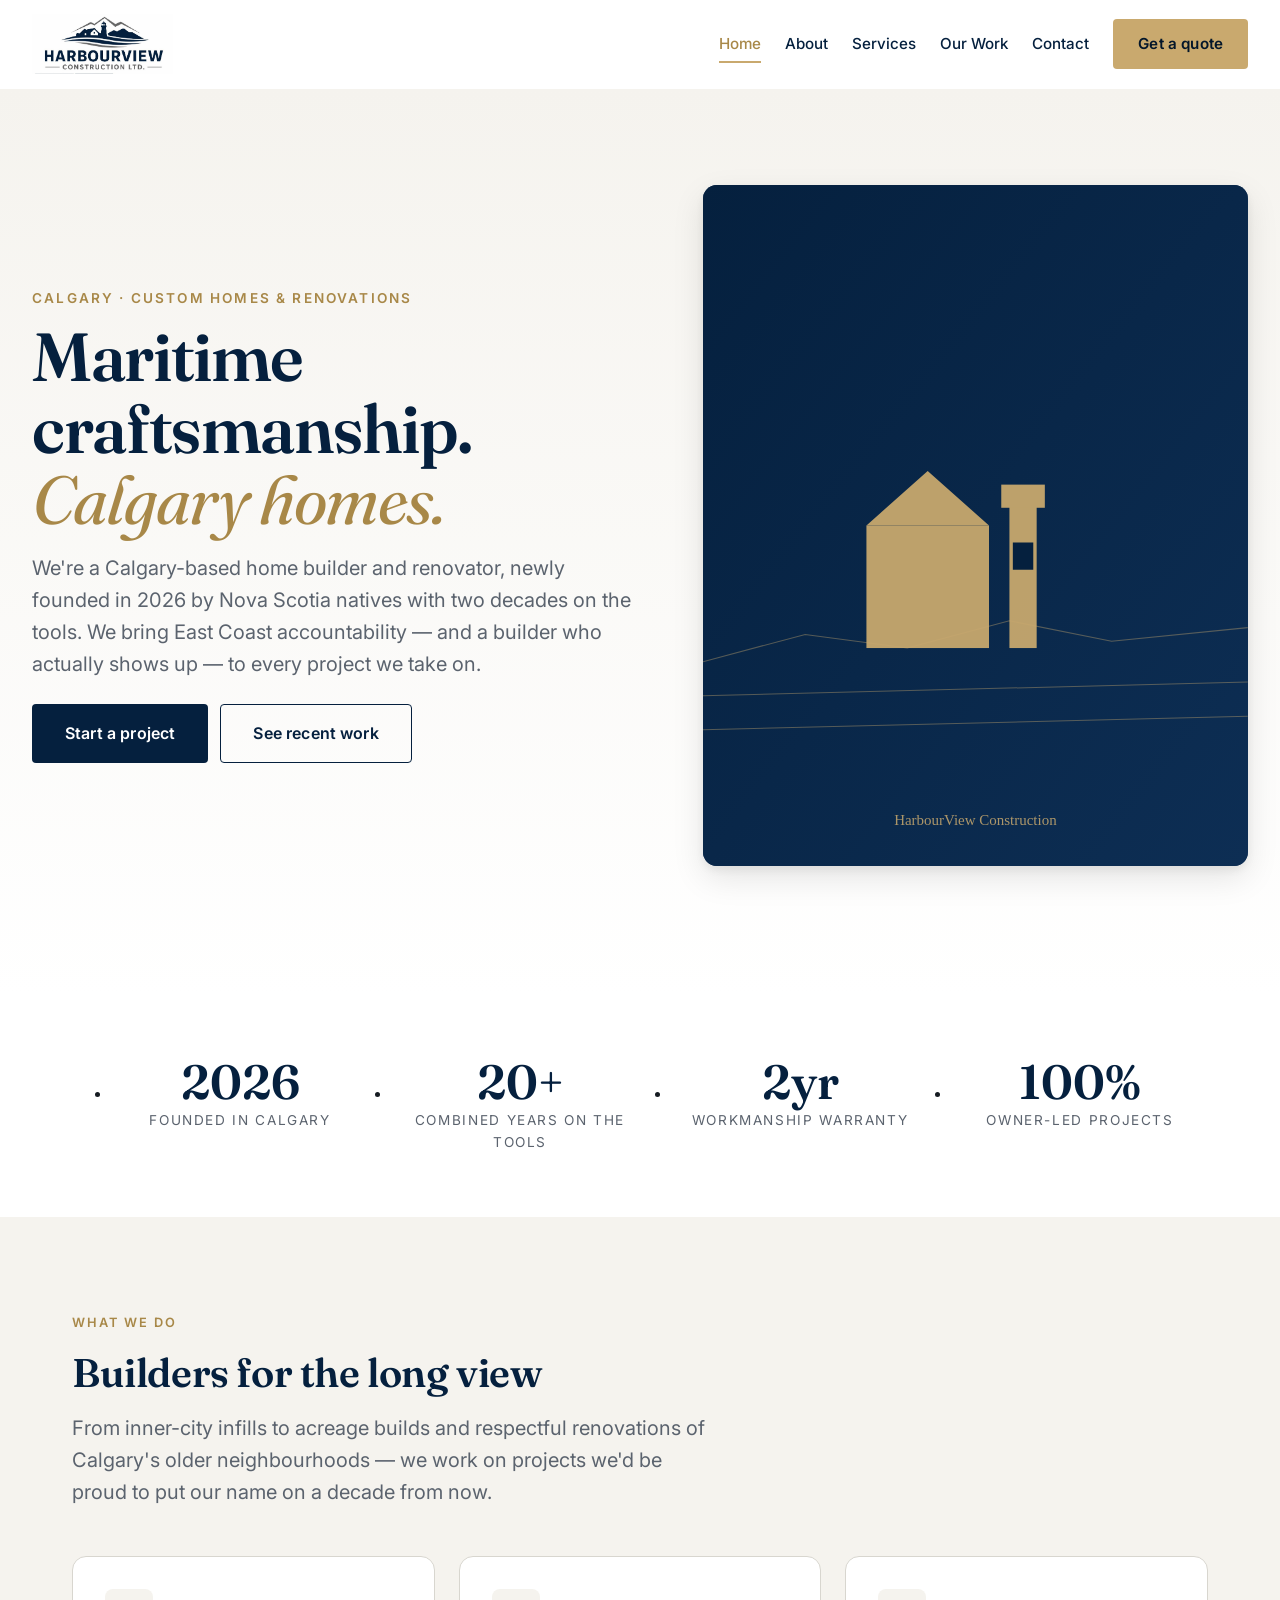
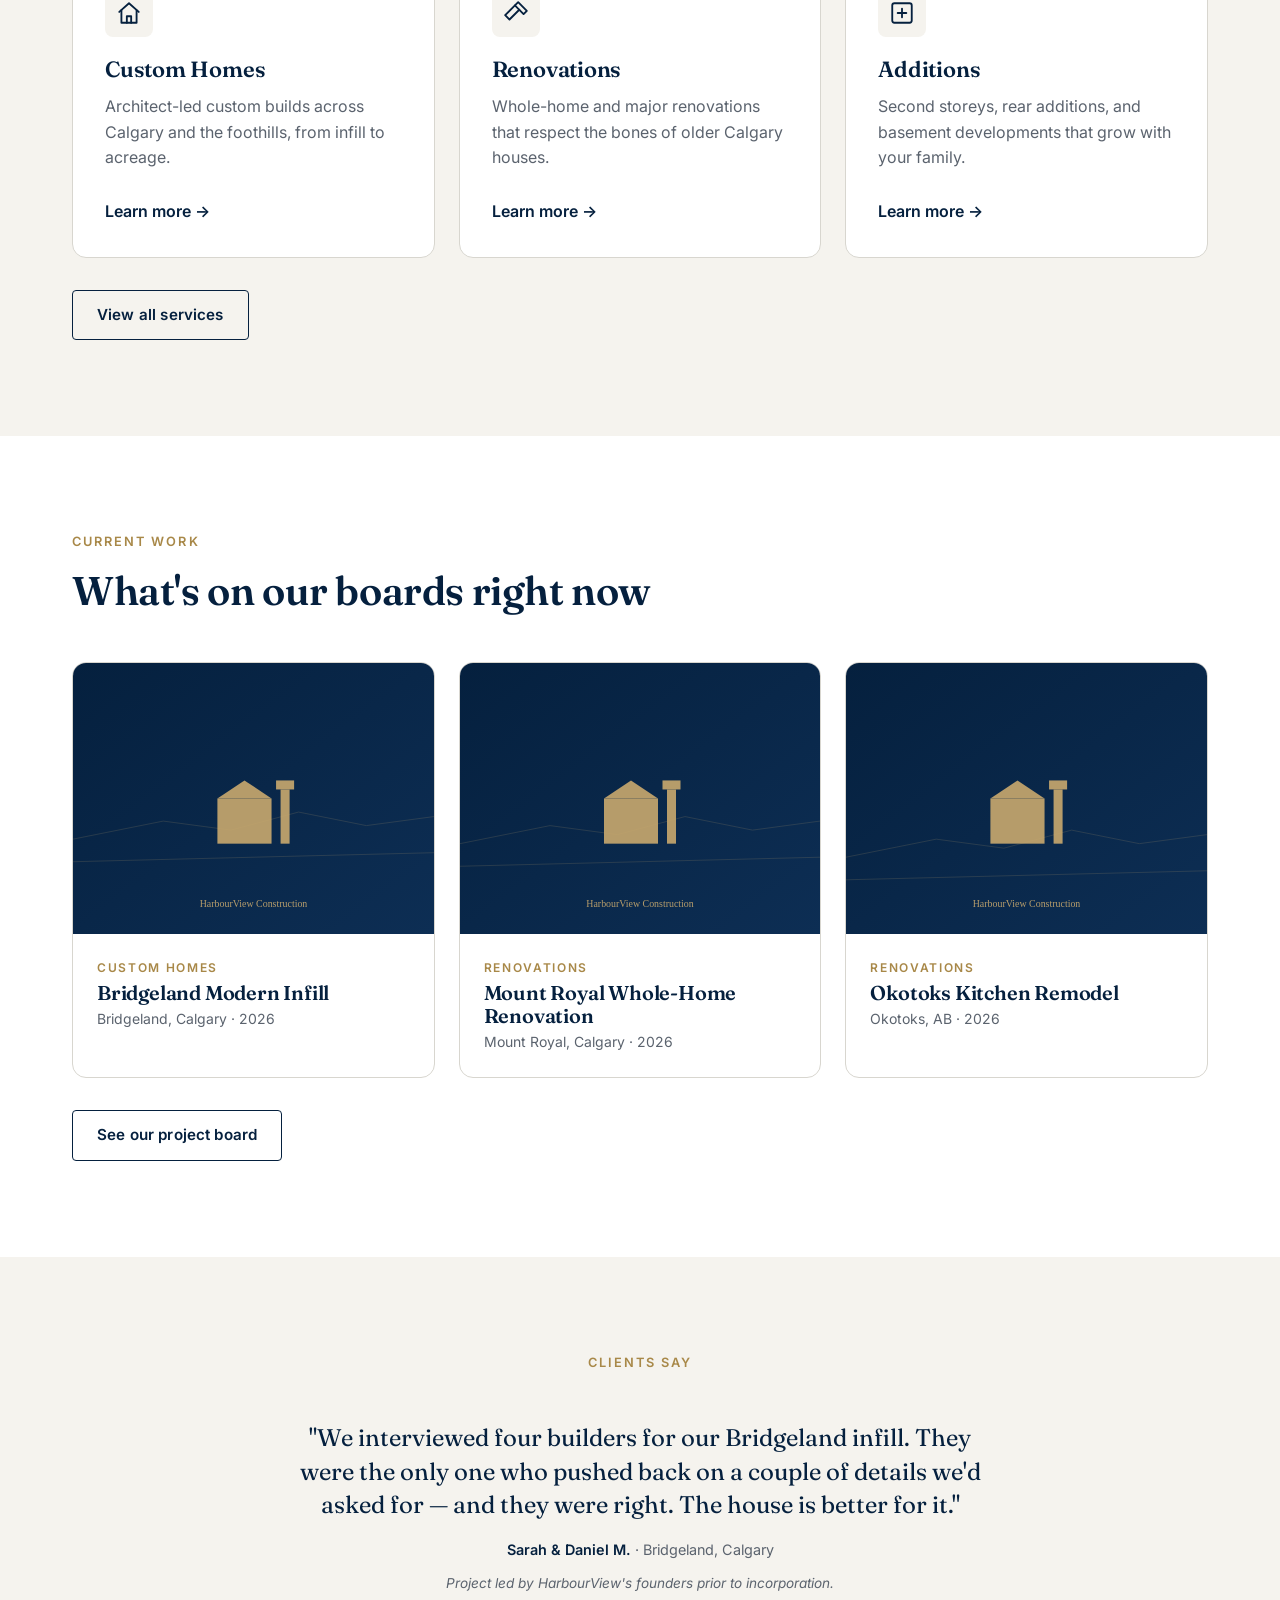
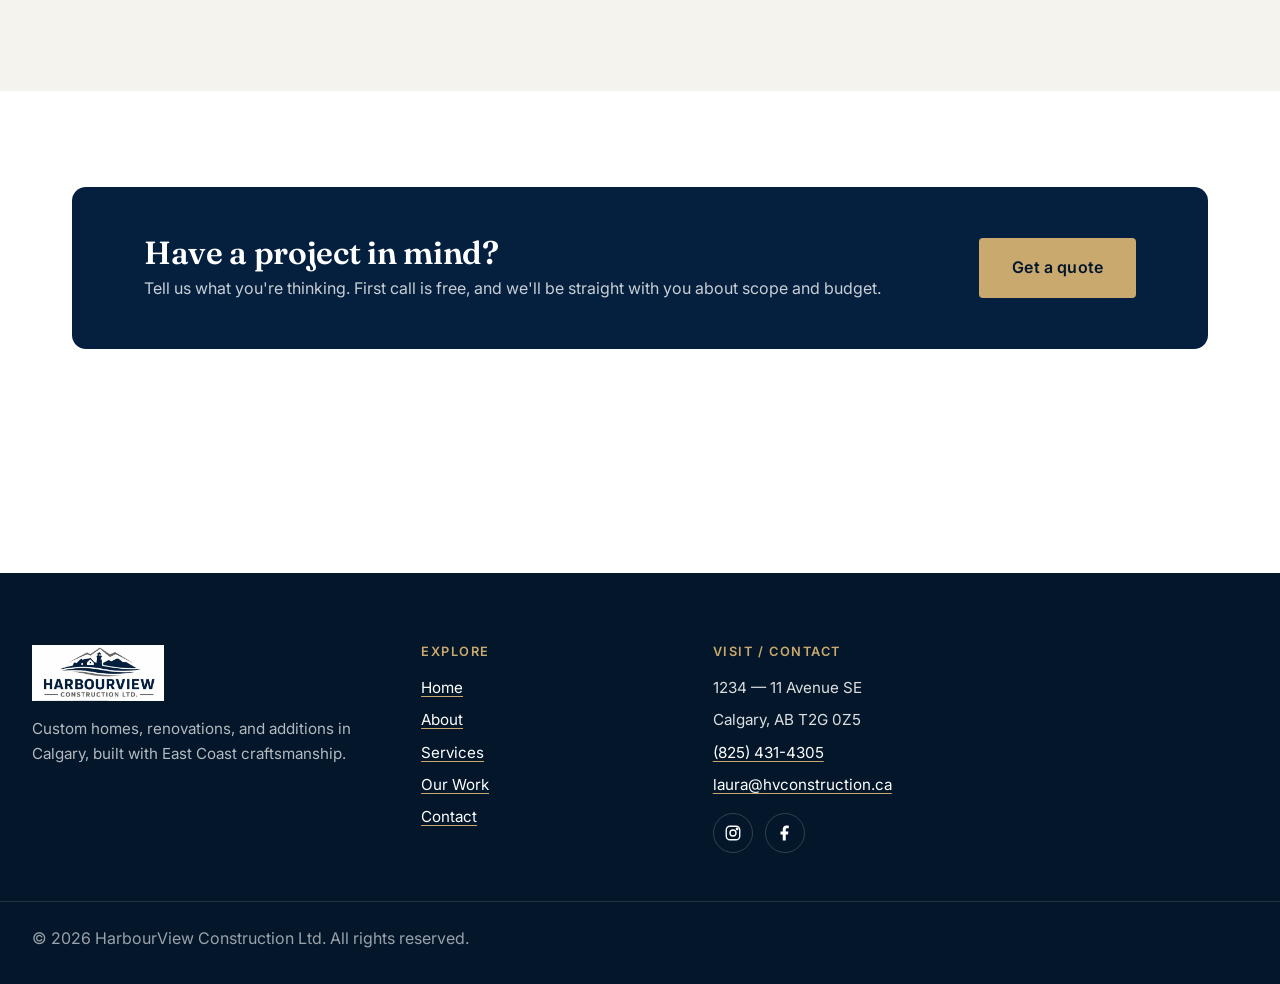
==== index.html @ de87aced "url fixes" ====
<!doctype html><html lang="en"><head><meta charset="UTF-8"><meta name="viewport" content="width=device-width,initial-scale=1"><title>HarbourView Construction · Built to last. Built like home.</title><meta name="description" content="HarbourView Construction builds custom homes, renovations, and additions in Calgary, Alberta. Maritime craftsmanship, prairie homes — built to last."><meta name="theme-color" content="#05203e"><link rel="canonical" href="https://hvconstruction.ca/"><meta property="og:site_name" content="HarbourView Construction"><meta property="og:type" content="website"><meta property="og:title" content="HarbourView Construction"><meta property="og:description" content="HarbourView Construction builds custom homes, renovations, and additions in Calgary, Alberta. Maritime craftsmanship, prairie homes — built to last."><meta property="og:url" content="https://hvconstruction.ca/"><meta property="og:image" content="https://hvconstruction.ca/assets/img/logo/logo.png"><meta property="og:locale" content="en_CA"><meta name="twitter:card" content="summary_large_image"><meta name="twitter:title" content="HarbourView Construction"><meta name="twitter:description" content="HarbourView Construction builds custom homes, renovations, and additions in Calgary, Alberta. Maritime craftsmanship, prairie homes — built to last."><meta name="twitter:image" content="https://hvconstruction.ca/assets/img/logo/logo.png"><link rel="icon" type="image/png" href="assets/img/logo/logo.png"><link rel="apple-touch-icon" href="assets/img/logo/logo.png"><link rel="preconnect" href="https://fonts.googleapis.com"><link rel="preconnect" href="https://fonts.gstatic.com" crossorigin><link rel="preload" as="style" href="https://fonts.googleapis.com/css2?family=Fraunces:opsz,wght@9..144,400;9..144,500;9..144,600&family=Inter:wght@400;500;600;700&display=swap"><link rel="stylesheet" href="https://fonts.googleapis.com/css2?family=Fraunces:opsz,wght@9..144,400;9..144,500;9..144,600&family=Inter:wght@400;500;600;700&display=swap" media="print" onload='this.media="all"'><noscript><link rel="stylesheet" href="https://fonts.googleapis.com/css2?family=Fraunces:opsz,wght@9..144,400;9..144,500;9..144,600&family=Inter:wght@400;500;600;700&display=swap"></noscript><link rel="stylesheet" href="assets/css/main.css"><script type="application/ld+json">{
    "@context": "https://schema.org",
    "@type": "GeneralContractor",
    "name": "HarbourView Construction Ltd.",
    "alternateName": "HarbourView Construction",
    "url": "https://hvconstruction.ca",
    "logo": "https://hvconstruction.ca/assets/img/logo/logo.png",
    "image": "https://hvconstruction.ca/assets/img/logo/logo.png",
    "description": "HarbourView Construction is a Calgary-based home builder and renovator, founded in 2026 by Nova Scotia natives with two decades on Alberta job sites. We bring Maritime craftsmanship and old-fashioned accountability to every project across Calgary and the surrounding area.",
    "telephone": "+18254314305",
    "email": "laura@hvconstruction.ca",
    "address": {
      "@type": "PostalAddress",
      "streetAddress": "1234 — 11 Avenue SE",
      "addressLocality": "Calgary",
      "addressRegion": "AB",
      "postalCode": "T2G 0Z5",
      "addressCountry": "CA"
    },
    "geo": {
      "@type": "GeoCoordinates",
      "latitude": 51.0398,
      "longitude": -114.0419
    },
    "areaServed": [{"@type": "City", "name": "Calgary"},{"@type": "City", "name": "Airdrie"},{"@type": "City", "name": "Cochrane"},{"@type": "City", "name": "Okotoks"},{"@type": "City", "name": "Chestermere"},{"@type": "City", "name": "Strathmore"},{"@type": "City", "name": "Foothills County"},{"@type": "City", "name": "Rocky View County"}],
    "openingHoursSpecification": [
      {"@type":"OpeningHoursSpecification","dayOfWeek":["Monday","Tuesday","Wednesday","Thursday","Friday"],"opens":"07:30","closes":"17:00"},
      {"@type":"OpeningHoursSpecification","dayOfWeek":"Saturday","opens":"09:00","closes":"14:00"}
    ],
    "sameAs": ["https://www.instagram.com/harbourviewyyc","https://www.facebook.com/harbourviewyyc"]
  }</script></head><body><a href="#main" class="skip-link">Skip to main content</a><header class="site-header" data-site-header><div class="site-header__inner"><a href="index.html" class="brand" aria-label="HarbourView Construction home"><img src="assets/img/logo/logo.png" alt="HarbourView Construction" class="brand__logo" width="922" height="393" decoding="async"></a><nav class="nav" aria-label="Primary"><ul class="nav__list"><li><a href="index.html" class="nav__link is-active">Home</a></li><li><a href="about/index.html" class="nav__link">About</a></li><li><a href="services/index.html" class="nav__link">Services</a></li><li><a href="our-work/index.html" class="nav__link">Our Work</a></li><li><a href="contact/index.html" class="nav__link">Contact</a></li></ul><a href="contact/index.html" class="btn btn--accent nav__cta">Get a quote</a></nav><button class="nav-toggle" type="button" aria-controls="mobile-nav" aria-expanded="false" aria-label="Open menu" data-nav-toggle><svg class="nav-toggle__open" viewBox="0 0 24 24" fill="none" stroke="currentColor" stroke-width="2" aria-hidden="true"><line x1="4" y1="7" x2="20" y2="7"/><line x1="4" y1="12" x2="20" y2="12"/><line x1="4" y1="17" x2="20" y2="17"/></svg> <svg class="nav-toggle__close" viewBox="0 0 24 24" fill="none" stroke="currentColor" stroke-width="2" aria-hidden="true"><line x1="6" y1="6" x2="18" y2="18"/><line x1="6" y1="18" x2="18" y2="6"/></svg></button></div></header><div id="mobile-nav" class="mobile-nav" aria-hidden="true" data-mobile-nav><div class="mobile-nav__header"><a href="index.html" class="brand" aria-label="HarbourView Construction home"><img src="assets/img/logo/logo.png" alt="HarbourView Construction" class="brand__logo"> </a><button class="mobile-nav__close" type="button" aria-label="Close menu" data-nav-close><svg viewBox="0 0 24 24" fill="none" stroke="currentColor" stroke-width="2" aria-hidden="true" style="width:22px;height:22px"><line x1="6" y1="6" x2="18" y2="18"/><line x1="6" y1="18" x2="18" y2="6"/></svg></button></div><ul class="mobile-nav__list"><li><a href="index.html" class="mobile-nav__link is-active">Home</a></li><li><a href="about/index.html" class="mobile-nav__link">About</a></li><li><a href="services/index.html" class="mobile-nav__link">Services</a></li><li><a href="our-work/index.html" class="mobile-nav__link">Our Work</a></li><li><a href="contact/index.html" class="mobile-nav__link">Contact</a></li></ul><div class="mobile-nav__contact"><p style="margin-bottom:.5rem">Calgary, Alberta</p><p><a href="tel:+18254314305">(825) 431-4305</a></p><p><a href="mailto:laura@hvconstruction.ca">laura@hvconstruction.ca</a></p></div></div><main id="main"><section class="hero"><div class="hero__inner"><div class="hero__content"><p class="hero__eyebrow">Calgary · Custom homes & renovations</p><h1 class="hero__title">Maritime craftsmanship.<br><em>Calgary homes.</em></h1><p class="hero__lead lead">We're a Calgary-based home builder and renovator, newly founded in 2026 by Nova Scotia natives with two decades on the tools. We bring East Coast accountability — and a builder who actually shows up — to every project we take on.</p><div class="hero__actions"><a href="contact/index.html" class="btn btn--primary btn--lg">Start a project</a> <a href="our-work/index.html" class="btn btn--outline btn--lg">See recent work</a></div></div><div class="hero__media" aria-hidden="true"><svg viewBox="0 0 800 1000" xmlns="http://www.w3.org/2000/svg" preserveAspectRatio="xMidYMid slice" style="width:100%;height:100%"><defs><linearGradient id="heroGrad" x1="0" y1="0" x2="1" y2="1"><stop offset="0%" stop-color="#05203e"/><stop offset="100%" stop-color="#0d2e54"/></linearGradient></defs><rect width="800" height="1000" fill="url(#heroGrad)"/><g opacity="0.4" fill="none" stroke="#c9a96e" stroke-width="1.5"><path d="M0 700 L150 660 L300 680 L450 640 L600 670 L800 650"/><path d="M0 750 L800 730"/><path d="M0 800 L800 780"/></g><g fill="#c9a96e" opacity="0.94"><rect x="240" y="500" width="180" height="180"/><polygon points="240,500 330,420 420,500"/><rect x="450" y="470" width="40" height="210"/><rect x="438" y="440" width="64" height="34"/><rect x="455" y="525" width="30" height="40" fill="#05203e"/></g><text x="400" y="940" text-anchor="middle" fill="#c9a96e" font-family="serif" font-size="22" opacity="0.85">HarbourView Construction</text></svg></div></div></section><section class="section section--tight"><div class="container"><ul class="stats" aria-label="Company highlights"><li class="stats__item"><div class="stats__value">2026</div><div class="stats__label">Founded in Calgary</div></li><li class="stats__item"><div class="stats__value">20+</div><div class="stats__label">Combined years on the tools</div></li><li class="stats__item"><div class="stats__value">2yr</div><div class="stats__label">Workmanship warranty</div></li><li class="stats__item"><div class="stats__value">100%</div><div class="stats__label">Owner-led projects</div></li></ul></div></section><section class="section section--sand" id="services"><div class="container"><header class="section-header"><p class="section-header__eyebrow">What we do</p><h2 class="section-header__title">Builders for the long view</h2><p class="section-header__lead lead">From inner-city infills to acreage builds and respectful renovations of Calgary's older neighbourhoods — we work on projects we'd be proud to put our name on a decade from now.</p></header><div class="card-grid"><article class="service-tile"><div class="service-tile__icon"><svg viewBox="0 0 24 24" fill="none" stroke="currentColor" stroke-width="1.7" stroke-linecap="round" stroke-linejoin="round" aria-hidden="true"><path d="M3 11l9-8 9 8"/><path d="M5 9.5V21h14V9.5"/><path d="M10 21v-6h4v6"/></svg></div><h3 class="service-tile__title">Custom Homes</h3><p class="service-tile__summary">Architect-led custom builds across Calgary and the foothills, from infill to acreage.</p><a href="services/index.html#custom-homes" class="card__cta" aria-label="Learn more about Custom Homes">Learn more</a></article><article class="service-tile"><div class="service-tile__icon"><svg viewBox="0 0 24 24" fill="none" stroke="currentColor" stroke-width="1.7" stroke-linecap="round" stroke-linejoin="round" aria-hidden="true"><path d="M14 2l8 8-3 3-8-8z"/><path d="M11 5l-9 9 4 4 9-9"/></svg></div><h3 class="service-tile__title">Renovations</h3><p class="service-tile__summary">Whole-home and major renovations that respect the bones of older Calgary houses.</p><a href="services/index.html#renovations" class="card__cta" aria-label="Learn more about Renovations">Learn more</a></article><article class="service-tile"><div class="service-tile__icon"><svg viewBox="0 0 24 24" fill="none" stroke="currentColor" stroke-width="1.7" stroke-linecap="round" stroke-linejoin="round" aria-hidden="true"><rect x="3" y="3" width="18" height="18" rx="2"/><line x1="12" y1="8" x2="12" y2="16"/><line x1="8" y1="12" x2="16" y2="12"/></svg></div><h3 class="service-tile__title">Additions</h3><p class="service-tile__summary">Second storeys, rear additions, and basement developments that grow with your family.</p><a href="services/index.html#additions" class="card__cta" aria-label="Learn more about Additions">Learn more</a></article></div><p style="margin-top:2rem"><a href="services/index.html" class="btn btn--outline">View all services</a></p></div></section><section class="section"><div class="container"><header class="section-header"><p class="section-header__eyebrow">Current work</p><h2 class="section-header__title">What's on our boards right now</h2></header><div class="gallery"><article class="gallery-item"><div class="gallery-item__media"><img src="assets/img/projects/placeholder-1.svg" alt="Bridgeland Modern Infill" loading="lazy" width="800" height="600"></div><div class="gallery-item__body"><p class="gallery-item__category">Custom Homes</p><h3 class="gallery-item__title">Bridgeland Modern Infill</h3><p class="gallery-item__meta">Bridgeland, Calgary · 2026</p></div></article><article class="gallery-item"><div class="gallery-item__media"><img src="assets/img/projects/placeholder-2.svg" alt="Mount Royal Whole-Home Renovation" loading="lazy" width="800" height="600"></div><div class="gallery-item__body"><p class="gallery-item__category">Renovations</p><h3 class="gallery-item__title">Mount Royal Whole-Home Renovation</h3><p class="gallery-item__meta">Mount Royal, Calgary · 2026</p></div></article><article class="gallery-item"><div class="gallery-item__media"><img src="assets/img/projects/placeholder-5.svg" alt="Okotoks Kitchen Remodel" loading="lazy" width="800" height="600"></div><div class="gallery-item__body"><p class="gallery-item__category">Renovations</p><h3 class="gallery-item__title">Okotoks Kitchen Remodel</h3><p class="gallery-item__meta">Okotoks, AB · 2026</p></div></article></div><p style="margin-top:2rem"><a href="our-work/index.html" class="btn btn--outline">See our project board</a></p></div></section><section class="section section--sand"><div class="container container--narrow" style="text-align:center"><header class="section-header section-header--center"><p class="section-header__eyebrow">Clients say</p></header><blockquote class="quote"><p class="quote__text">"We interviewed four builders for our Bridgeland infill. They were the only one who pushed back on a couple of details we&#39;d asked for — and they were right. The house is better for it."</p><p class="quote__author"><strong>Sarah &amp; Daniel M.</strong> · Bridgeland, Calgary</p><p class="quote__note" style="margin-top:.75rem;font-size:.85rem;color:var(--color-muted,#5b636e);font-style:italic">Project led by HarbourView&#39;s founders prior to incorporation.</p></blockquote></div></section><section class="section"><div class="container"><div class="cta-strip"><div><h2>Have a project in mind?</h2><p>Tell us what you're thinking. First call is free, and we'll be straight with you about scope and budget.</p></div><a href="contact/index.html" class="btn btn--accent btn--lg">Get a quote</a></div></div></section></main><footer class="site-footer" role="contentinfo"><div class="footer-grid"><div class="footer-col footer-brand"><img src="assets/img/logo/logo.png" alt="HarbourView Construction" class="footer-brand__logo" width="132" height="56" loading="lazy"><p>Custom homes, renovations, and additions in Calgary, built with East Coast craftsmanship.</p></div><div class="footer-col"><h2 class="footer-col__title">Explore</h2><ul class="footer-col__list"><li><a href="index.html">Home</a></li><li><a href="about/index.html">About</a></li><li><a href="services/index.html">Services</a></li><li><a href="our-work/index.html">Our Work</a></li><li><a href="contact/index.html">Contact</a></li></ul></div><div class="footer-col"><h2 class="footer-col__title">Visit / Contact</h2><ul class="footer-col__list"><li>1234 — 11 Avenue SE</li><li>Calgary, AB T2G 0Z5</li><li><a href="tel:+18254314305">(825) 431-4305</a></li><li><a href="mailto:laura@hvconstruction.ca">laura@hvconstruction.ca</a></li></ul><ul class="social-links" style="margin-top:1rem" aria-label="Social media"><li><a href="https://www.instagram.com/harbourviewyyc" aria-label="Instagram" rel="noopener" target="_blank"><svg viewBox="0 0 24 24" fill="none" stroke="currentColor" stroke-width="1.8" aria-hidden="true"><rect x="3" y="3" width="18" height="18" rx="5"/><circle cx="12" cy="12" r="4"/><circle cx="17.5" cy="6.5" r="1" fill="currentColor"/></svg></a></li><li><a href="https://www.facebook.com/harbourviewyyc" aria-label="Facebook" rel="noopener" target="_blank"><svg viewBox="0 0 24 24" fill="currentColor" aria-hidden="true"><path d="M13 22v-8h3l.5-4H13V7.5c0-1.1.4-1.7 1.7-1.7H17V2.2c-.4-.1-1.6-.2-3-.2-3 0-5 1.8-5 5.2V10H6v4h3v8h4z"/></svg></a></li></ul></div></div><div class="footer-meta"><p>© 2026 HarbourView Construction Ltd. All rights reserved.</p></div></footer><script src="assets/js/site.js" defer="defer"></script></body></html>
---- assets/css/main.css ----
﻿*,*::before,*::after{box-sizing:border-box}*{margin:0}html{text-size-adjust:100%;-webkit-font-smoothing:antialiased;scroll-behavior:smooth}@media(prefers-reduced-motion: reduce){html{scroll-behavior:auto}}body{min-height:100vh;line-height:1.6;font-family:"Inter",-apple-system,BlinkMacSystemFont,"Segoe UI",Roboto,sans-serif;font-weight:400;font-size:1rem;color:#161b22;background:#fff;text-rendering:optimizeLegibility}img,picture,video,canvas,svg{display:block;max-width:100%;height:auto}input,button,textarea,select{font:inherit;color:inherit}p,h1,h2,h3,h4,h5,h6{overflow-wrap:break-word}#root,#__next{isolation:isolate}h1,h2,h3,h4{font-family:"Fraunces","Playfair Display",Georgia,serif;font-weight:600;line-height:1.15;letter-spacing:-0.01em;color:#05203e}h1{font-size:clamp(2rem,24px + 2.5vw,3.5rem)}h2{font-size:clamp(1.625rem,21.3333333333px + 1.4583333333vw,2.5rem)}h3{font-size:clamp(1.25rem,18px + 0.625vw,1.625rem)}h4{font-size:clamp(1.125rem,17.3333333333px + 0.2083333333vw,1.25rem);font-family:"Inter",-apple-system,BlinkMacSystemFont,"Segoe UI",Roboto,sans-serif;font-weight:600}p{font-size:1rem}.lead{font-size:clamp(1.0625rem,16px + 0.3125vw,1.25rem);color:#5b636e}a{color:#05203e;text-decoration:underline;text-decoration-color:#c9a96e;text-underline-offset:3px;text-decoration-thickness:1px;transition:color 150ms cubic-bezier(0.16, 1, 0.3, 1)}a:hover{color:#a88848}a:focus-visible{outline:2px solid #c9a96e;outline-offset:2px;border-radius:2px}::selection{background:#c9a96e;color:#03162a}.skip-link{position:absolute;top:-40px;left:1rem;background:rgba(0,0,0,0);color:#fff;padding:.5rem 1rem;text-decoration:none;border-radius:4px;z-index:1100;transition:top 150ms cubic-bezier(0.16, 1, 0.3, 1)}.skip-link:focus{top:.5rem}.site-header{position:sticky;top:0;z-index:100;background:hsla(0,0%,100%,.92);backdrop-filter:saturate(140%) blur(8px);-webkit-backdrop-filter:saturate(140%) blur(8px);border-bottom:1px solid rgba(0,0,0,0);transition:border-color 240ms cubic-bezier(0.16, 1, 0.3, 1),box-shadow 240ms cubic-bezier(0.16, 1, 0.3, 1)}.site-header.is-scrolled{border-bottom-color:#d8d6cf;box-shadow:0 1px 2px rgba(0,0,0,.06),0 1px 3px rgba(0,0,0,.04)}.site-header__inner{width:100%;max-width:1440px;margin-inline:auto;padding-inline:1rem}@media(min-width: 768px){.site-header__inner{padding-inline:1.5rem}}@media(min-width: 1024px){.site-header__inner{padding-inline:2rem}}.site-header__inner{display:flex;align-items:center;justify-content:space-between;gap:1.5rem;min-height:72px;padding-block:.75rem}@media(min-width: 768px){.site-header__inner{min-height:88px}}.brand{display:inline-flex;align-items:center;text-decoration:none;color:#05203e}.brand__logo{height:48px;width:auto}@media(min-width: 768px){.brand__logo{height:60px}}.brand:hover{color:#05203e}.brand:focus-visible{outline:2px solid #c9a96e;outline-offset:2px;border-radius:4px}.nav{display:contents}@media(min-width: 1024px){.nav{display:inline-flex;align-items:center;gap:1.5rem}}.nav__list{display:none;list-style:none;padding:0;margin:0;gap:1.5rem}@media(min-width: 1024px){.nav__list{display:flex}}.nav__link{position:relative;font-size:.95rem;font-weight:500;color:#05203e;text-decoration:none;padding-block:.5rem;transition:color 150ms cubic-bezier(0.16, 1, 0.3, 1)}.nav__link::after{content:"";position:absolute;left:0;right:0;bottom:-2px;height:2px;background:#c9a96e;transform:scaleX(0);transform-origin:left;transition:transform 240ms cubic-bezier(0.16, 1, 0.3, 1)}.nav__link:hover,.nav__link.is-active{color:#a88848}.nav__link:hover::after,.nav__link.is-active::after{transform:scaleX(1)}.nav__cta{display:none}@media(min-width: 1024px){.nav__cta{display:inline-flex}}.nav-toggle{display:inline-flex;align-items:center;justify-content:center;width:44px;height:44px;background:rgba(0,0,0,0);border:1px solid #d8d6cf;border-radius:4px;cursor:pointer;color:#05203e}.nav-toggle:focus-visible{outline:2px solid #c9a96e;outline-offset:2px}@media(min-width: 1024px){.nav-toggle{display:none}}.nav-toggle svg{width:22px;height:22px}.nav-toggle__open{display:block}.nav-toggle__close{display:none}.nav-toggle[aria-expanded=true] .nav-toggle__open{display:none}.nav-toggle[aria-expanded=true] .nav-toggle__close{display:block}.mobile-nav{position:fixed;inset:0;z-index:500;background:#05203e;color:#fff;padding:3rem 1.5rem 2rem;display:flex;flex-direction:column;gap:2rem;transform:translateX(100%);transition:transform 240ms cubic-bezier(0.7, 0, 0.3, 1);overflow-y:auto}.mobile-nav.is-open{transform:translateX(0)}@media(min-width: 1024px){.mobile-nav{display:none}}.mobile-nav__header{display:flex;justify-content:space-between;align-items:center}.mobile-nav__close{background:rgba(0,0,0,0);border:1px solid hsla(0,0%,100%,.3);color:#fff;width:44px;height:44px;border-radius:4px;cursor:pointer;display:inline-flex;align-items:center;justify-content:center}.mobile-nav__close:focus-visible{outline:2px solid #c9a96e;outline-offset:2px}.mobile-nav__list{list-style:none;padding:0;margin:0;display:flex;flex-direction:column;gap:1rem}.mobile-nav__link{display:block;font-family:"Fraunces","Playfair Display",Georgia,serif;font-size:1.75rem;font-weight:600;color:#fff;text-decoration:none;padding-block:.5rem;border-bottom:1px solid hsla(0,0%,100%,.12)}.mobile-nav__link:hover,.mobile-nav__link.is-active{color:#c9a96e}.mobile-nav__link:focus-visible{outline:2px solid #c9a96e;outline-offset:2px;border-radius:4px}.mobile-nav__contact{margin-top:auto;padding-top:1.5rem;border-top:1px solid hsla(0,0%,100%,.16);color:hsla(0,0%,100%,.85);font-size:.95rem}.mobile-nav__contact a{color:#fff}body.is-nav-open{overflow:hidden}.site-footer{background:#03162a;color:hsla(0,0%,100%,.86);padding-block:4.5rem 2rem;margin-top:8rem}.site-footer a{color:#fff;text-decoration-color:#c9a96e}.site-footer a:hover{color:#c9a96e}.footer-grid{width:100%;max-width:1440px;margin-inline:auto;padding-inline:1rem}@media(min-width: 768px){.footer-grid{padding-inline:1.5rem}}@media(min-width: 1024px){.footer-grid{padding-inline:2rem}}.footer-grid{display:grid;gap:3rem}@media(min-width: 768px){.footer-grid{grid-template-columns:1.4fr 1fr 1fr 1fr}}.footer-col__title{font-family:"Inter",-apple-system,BlinkMacSystemFont,"Segoe UI",Roboto,sans-serif;font-size:.8rem;font-weight:600;text-transform:uppercase;letter-spacing:.12em;color:#c9a96e;margin-bottom:1rem}.footer-col__list{list-style:none;padding:0;margin:0;display:flex;flex-direction:column;gap:.5rem}.footer-col p,.footer-col li{font-size:.95rem}.footer-brand__logo{height:56px;margin-bottom:1rem}.footer-brand p{color:hsla(0,0%,100%,.7);max-width:32ch}.footer-meta{width:100%;max-width:1440px;margin-inline:auto;padding-inline:1rem}@media(min-width: 768px){.footer-meta{padding-inline:1.5rem}}@media(min-width: 1024px){.footer-meta{padding-inline:2rem}}.footer-meta{margin-top:3rem;padding-top:1.5rem;border-top:1px solid hsla(0,0%,100%,.12);display:flex;flex-direction:column;gap:.75rem;font-size:.85rem;color:hsla(0,0%,100%,.6)}@media(min-width: 768px){.footer-meta{flex-direction:row;justify-content:space-between}}.social-links{display:flex;gap:.75rem;list-style:none;padding:0;margin:0}.social-links a{display:inline-flex;align-items:center;justify-content:center;width:40px;height:40px;border:1px solid hsla(0,0%,100%,.18);border-radius:50%;text-decoration:none;transition:all 150ms cubic-bezier(0.16, 1, 0.3, 1)}.social-links a:hover{background:#c9a96e;border-color:#c9a96e;color:#03162a}.social-links svg{width:18px;height:18px}.btn{display:inline-flex;align-items:center;justify-content:center;gap:.5rem;padding:.75rem 1.5rem;font-family:"Inter",-apple-system,BlinkMacSystemFont,"Segoe UI",Roboto,sans-serif;font-size:.95rem;font-weight:600;letter-spacing:.01em;text-decoration:none;border:1px solid rgba(0,0,0,0);border-radius:4px;cursor:pointer;transition:all 150ms cubic-bezier(0.16, 1, 0.3, 1);white-space:nowrap}.btn:focus-visible{outline:2px solid #c9a96e;outline-offset:2px}.btn--primary{background:#05203e;color:#fff}.btn--primary:hover{background:#0d2e54;color:#fff}.btn--accent{background:#c9a96e;color:#03162a}.btn--accent:hover{background:#a88848;color:#fff}.btn--outline{background:rgba(0,0,0,0);color:#05203e;border-color:#05203e}.btn--outline:hover{background:#05203e;color:#fff}.btn--ghost{background:rgba(0,0,0,0);color:#05203e}.btn--ghost:hover{color:#a88848}.btn--lg{padding:1rem 2rem;font-size:1rem}.btn svg{width:16px;height:16px;transition:transform 150ms cubic-bezier(0.16, 1, 0.3, 1)}.btn:hover svg.icon-arrow{transform:translateX(2px)}.section{padding-block:4.5rem}@media(min-width: 768px){.section{padding-block:6rem}}.section--tight{padding-block:3rem}.section--sand{background:#f5f3ee}.section--navy{background:#05203e;color:hsla(0,0%,100%,.92)}.section--navy h1,.section--navy h2,.section--navy h3,.section--navy h4{color:#fff}.section--navy a{color:#fff;text-decoration-color:#c9a96e}.section--navy a:hover{color:#c9a96e}.container{width:100%;max-width:1200px;margin-inline:auto;padding-inline:1rem}@media(min-width: 768px){.container{padding-inline:1.5rem}}@media(min-width: 1024px){.container{padding-inline:2rem}}.container--wide{width:100%;max-width:1440px;margin-inline:auto;padding-inline:1rem}@media(min-width: 768px){.container--wide{padding-inline:1.5rem}}@media(min-width: 1024px){.container--wide{padding-inline:2rem}}.container--narrow{width:100%;max-width:760px;margin-inline:auto;padding-inline:1rem}@media(min-width: 768px){.container--narrow{padding-inline:1.5rem}}@media(min-width: 1024px){.container--narrow{padding-inline:2rem}}.section-header{display:flex;flex-direction:column;gap:1rem;max-width:64ch;margin-bottom:3rem}.section-header__eyebrow{font-family:"Inter",-apple-system,BlinkMacSystemFont,"Segoe UI",Roboto,sans-serif;font-size:.8rem;font-weight:600;text-transform:uppercase;letter-spacing:.16em;color:#a88848}.section-header__title{margin:0}.section-header__lead{color:#5b636e}.section-header--center{margin-inline:auto;text-align:center;align-items:center}.card{display:flex;flex-direction:column;background:#fff;border:1px solid #d8d6cf;border-radius:14px;overflow:hidden;transition:transform 240ms cubic-bezier(0.16, 1, 0.3, 1),box-shadow 240ms cubic-bezier(0.16, 1, 0.3, 1),border-color 240ms cubic-bezier(0.16, 1, 0.3, 1)}.card:hover{transform:translateY(-2px);box-shadow:0 4px 12px rgba(0,0,0,.08),0 2px 4px rgba(0,0,0,.04);border-color:#c9a96e}.card__media{aspect-ratio:4/3;background:#ebe7dd;overflow:hidden}.card__media img,.card__media svg{width:100%;height:100%;object-fit:cover}.card__body{padding:1.5rem;display:flex;flex-direction:column;gap:.5rem;flex:1}.card__eyebrow{font-size:.75rem;text-transform:uppercase;letter-spacing:.14em;color:#a88848;font-weight:600}.card__title{font-family:"Fraunces","Playfair Display",Georgia,serif;font-size:1.25rem;margin:0}.card__meta{color:#5b636e;font-size:.875rem}.card__summary{color:#5b636e;font-size:.95rem;margin-top:.5rem}.card__cta{margin-top:auto;padding-top:1rem;font-weight:600;color:#05203e;text-decoration:none;display:inline-flex;align-items:center;gap:.25rem}.card__cta::after{content:"→";transition:transform 150ms cubic-bezier(0.16, 1, 0.3, 1)}.card:hover .card__cta::after{transform:translateX(3px)}.card-grid{display:grid;gap:1.5rem;grid-template-columns:1fr}@media(min-width: 768px){.card-grid{grid-template-columns:repeat(2, 1fr)}}@media(min-width: 1024px){.card-grid{grid-template-columns:repeat(3, 1fr)}}.service-tile{background:#fff;border:1px solid #d8d6cf;border-radius:14px;padding:2rem;display:flex;flex-direction:column;gap:.75rem;transition:border-color 240ms cubic-bezier(0.16, 1, 0.3, 1),transform 240ms cubic-bezier(0.16, 1, 0.3, 1)}.service-tile:hover{border-color:#c9a96e;transform:translateY(-2px)}.service-tile__icon{width:48px;height:48px;display:inline-flex;align-items:center;justify-content:center;background:#f5f3ee;color:#05203e;border-radius:8px;margin-bottom:.5rem}.service-tile__icon svg{width:26px;height:26px}.service-tile__title{font-family:"Fraunces","Playfair Display",Georgia,serif;font-size:1.375rem}.service-tile__summary{color:#5b636e}.service-tile__list{list-style:none;padding:0;margin-top:.75rem;display:flex;flex-direction:column;gap:.25rem;font-size:.95rem}.service-tile__list li{padding-left:1rem;position:relative}.service-tile__list li::before{content:"";position:absolute;left:0;top:.6em;width:6px;height:6px;background:#c9a96e;border-radius:50%}.quote__text{font-family:"Fraunces","Playfair Display",Georgia,serif;font-size:clamp(1.125rem,16px + 0.625vw,1.5rem);line-height:1.4;color:#05203e}.quote__author{margin-top:1rem;font-size:.9rem;color:#5b636e}.quote__author strong{color:#05203e;font-weight:600}.filters{display:flex;flex-wrap:wrap;gap:.5rem;margin-bottom:2rem}.filter-chip{background:rgba(0,0,0,0);border:1px solid #d8d6cf;color:#05203e;padding:.25rem 1rem;border-radius:999px;font-size:.9rem;font-weight:500;cursor:pointer;transition:all 150ms cubic-bezier(0.16, 1, 0.3, 1)}.filter-chip:hover{border-color:#05203e}.filter-chip.is-active{background:#05203e;color:#fff;border-color:#05203e}.filter-chip:focus-visible{outline:2px solid #c9a96e;outline-offset:2px}.form{display:grid;gap:1rem;max-width:640px}.field{display:flex;flex-direction:column;gap:.25rem}.field__label{font-size:.875rem;font-weight:600;color:#05203e}.field__hint{font-size:.8rem;color:#5b636e}.field__input,.field__textarea,.field__select{padding:.75rem 1rem;border:1px solid #d8d6cf;border-radius:4px;background:#fff;transition:border-color 150ms cubic-bezier(0.16, 1, 0.3, 1),box-shadow 150ms cubic-bezier(0.16, 1, 0.3, 1)}.field__input:focus,.field__textarea:focus,.field__select:focus{outline:none;border-color:#05203e;box-shadow:0 0 0 3px rgba(201,169,110,.35)}.field__textarea{resize:vertical;min-height:120px}.form-row{display:grid;gap:1rem}@media(min-width: 768px){.form-row{grid-template-columns:1fr 1fr}}.hero{position:relative;padding-block:4.5rem 6rem;background:linear-gradient(180deg, #f5f3ee 0%, #ffffff 100%);overflow:hidden}@media(min-width: 768px){.hero{padding-block:6rem 8rem}}.hero__inner{width:100%;max-width:1440px;margin-inline:auto;padding-inline:1rem}@media(min-width: 768px){.hero__inner{padding-inline:1.5rem}}@media(min-width: 1024px){.hero__inner{padding-inline:2rem}}.hero__inner{display:grid;gap:3rem;align-items:center}@media(min-width: 1024px){.hero__inner{grid-template-columns:1.1fr 1fr;gap:4.5rem}}.hero__eyebrow{font-size:.85rem;font-weight:600;text-transform:uppercase;letter-spacing:.16em;color:#a88848;margin-bottom:.75rem}.hero__title{font-size:clamp(2.25rem,25.3333333333px + 3.3333333333vw,4.25rem);line-height:1.05;letter-spacing:-0.02em}.hero__title em{font-style:italic;color:#a88848;font-weight:400}.hero__lead{margin-top:1rem;max-width:52ch}.hero__actions{display:flex;flex-wrap:wrap;gap:.75rem;margin-top:1.5rem}.hero__media{border-radius:14px;overflow:hidden;aspect-ratio:4/5;background:#0d2e54;box-shadow:0 12px 32px rgba(0,0,0,.1),0 4px 8px rgba(0,0,0,.06)}@media(min-width: 1024px){.hero__media{aspect-ratio:4/5}}.stats{display:grid;gap:1.5rem;grid-template-columns:repeat(2, 1fr)}@media(min-width: 768px){.stats{grid-template-columns:repeat(4, 1fr)}}.stats__item{text-align:center;padding:1rem}.stats__value{font-family:"Fraunces","Playfair Display",Georgia,serif;font-size:clamp(2rem,26.6666666667px + 1.6666666667vw,3rem);font-weight:600;color:#05203e;line-height:1}.stats__label{margin-top:.25rem;font-size:.85rem;text-transform:uppercase;letter-spacing:.12em;color:#5b636e}.cta-strip{background:#05203e;color:#fff;border-radius:14px;padding:3rem;display:flex;flex-direction:column;gap:1rem}@media(min-width: 768px){.cta-strip{flex-direction:row;align-items:center;justify-content:space-between;padding:3rem 4.5rem}}.cta-strip h2{color:#fff;font-size:clamp(1.5rem,21.3333333333px + 0.8333333333vw,2rem);margin:0}.cta-strip p{color:hsla(0,0%,100%,.78);margin-top:.25rem}.page-hero{background:#f5f3ee;padding-block:4.5rem 3rem;border-bottom:1px solid #d8d6cf}.page-hero__inner{width:100%;max-width:1440px;margin-inline:auto;padding-inline:1rem}@media(min-width: 768px){.page-hero__inner{padding-inline:1.5rem}}@media(min-width: 1024px){.page-hero__inner{padding-inline:2rem}}.page-hero__eyebrow{font-size:.85rem;font-weight:600;text-transform:uppercase;letter-spacing:.16em;color:#a88848;margin-bottom:.75rem}.page-hero__title{font-size:clamp(2.25rem,28px + 2.5vw,3.75rem);margin:0}.page-hero__lead{margin-top:1rem;max-width:60ch}.two-col{display:grid;gap:3rem}@media(min-width: 768px){.two-col{grid-template-columns:1fr 1fr;gap:4.5rem;align-items:center}}.two-col__media{border-radius:14px;overflow:hidden;aspect-ratio:4/3;background:#0d2e54}.two-col h2{margin-bottom:1rem}.two-col p+p{margin-top:1rem}.gallery{display:grid;gap:1.5rem;grid-template-columns:1fr}@media(min-width: 480px){.gallery{grid-template-columns:repeat(2, 1fr)}}@media(min-width: 1024px){.gallery{grid-template-columns:repeat(3, 1fr)}}.gallery-item{display:flex;flex-direction:column;background:#fff;border-radius:14px;overflow:hidden;border:1px solid #d8d6cf;transition:all 240ms cubic-bezier(0.16, 1, 0.3, 1)}.gallery-item.is-hidden{display:none}.gallery-item:hover{transform:translateY(-2px);box-shadow:0 4px 12px rgba(0,0,0,.08),0 2px 4px rgba(0,0,0,.04);border-color:#c9a96e}.gallery-item__media{aspect-ratio:4/3;overflow:hidden}.gallery-item__media img,.gallery-item__media svg{width:100%;height:100%;object-fit:cover}.gallery-item__body{padding:1.5rem;display:flex;flex-direction:column;gap:.25rem}.gallery-item__category{font-size:.75rem;text-transform:uppercase;letter-spacing:.14em;font-weight:600;color:#a88848}.gallery-item__title{font-family:"Fraunces","Playfair Display",Georgia,serif;font-size:1.25rem;margin:0}.gallery-item__meta{color:#5b636e;font-size:.875rem}.contact-block{display:grid;gap:1rem}.contact-block__row{display:flex;align-items:flex-start;gap:1rem}.contact-block__row svg{flex-shrink:0;width:22px;height:22px;color:#a88848;margin-top:2px}.contact-block__row a{font-weight:500}.contact-block__label{font-size:.75rem;text-transform:uppercase;letter-spacing:.14em;color:#5b636e;margin-bottom:2px}.notfound{text-align:center;padding-block:8rem}.notfound__code{font-family:"Fraunces","Playfair Display",Georgia,serif;font-size:clamp(5rem,18vw,12rem);line-height:1;color:#c9a96e;margin-bottom:1rem}
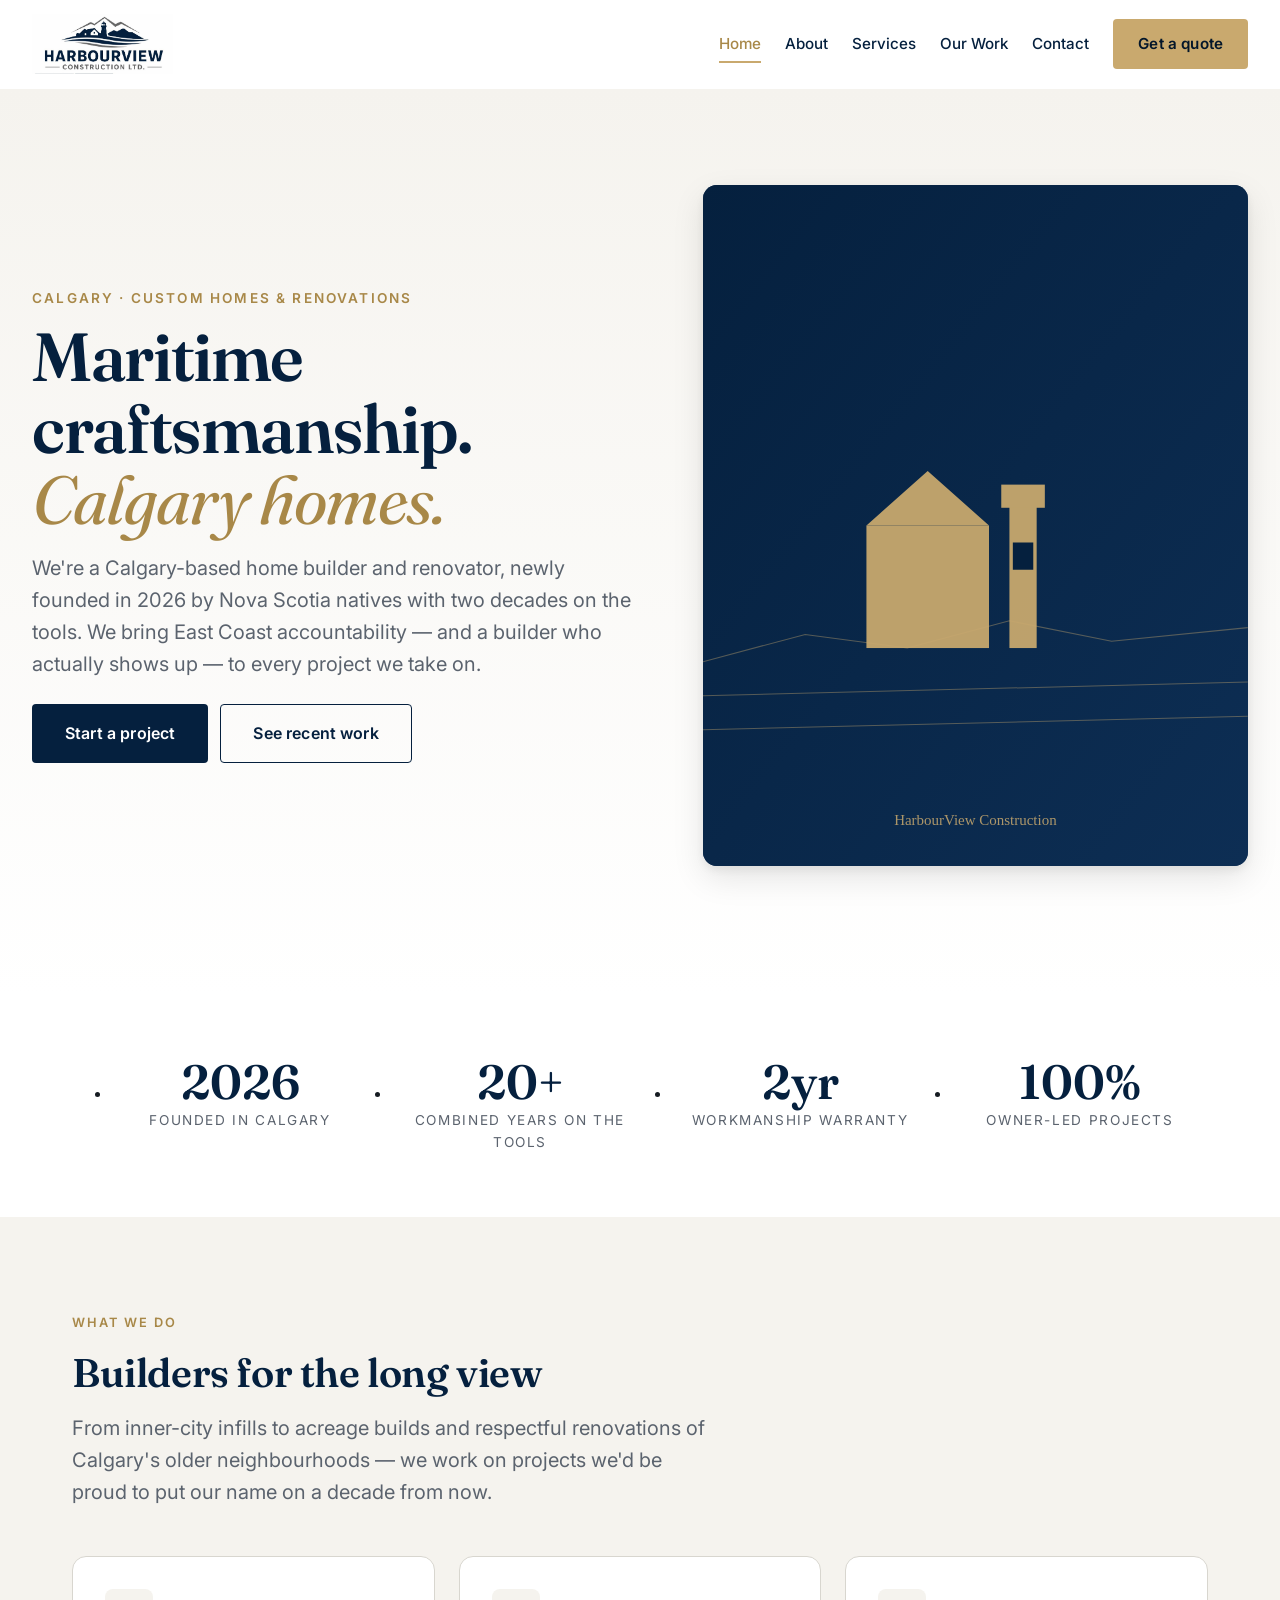
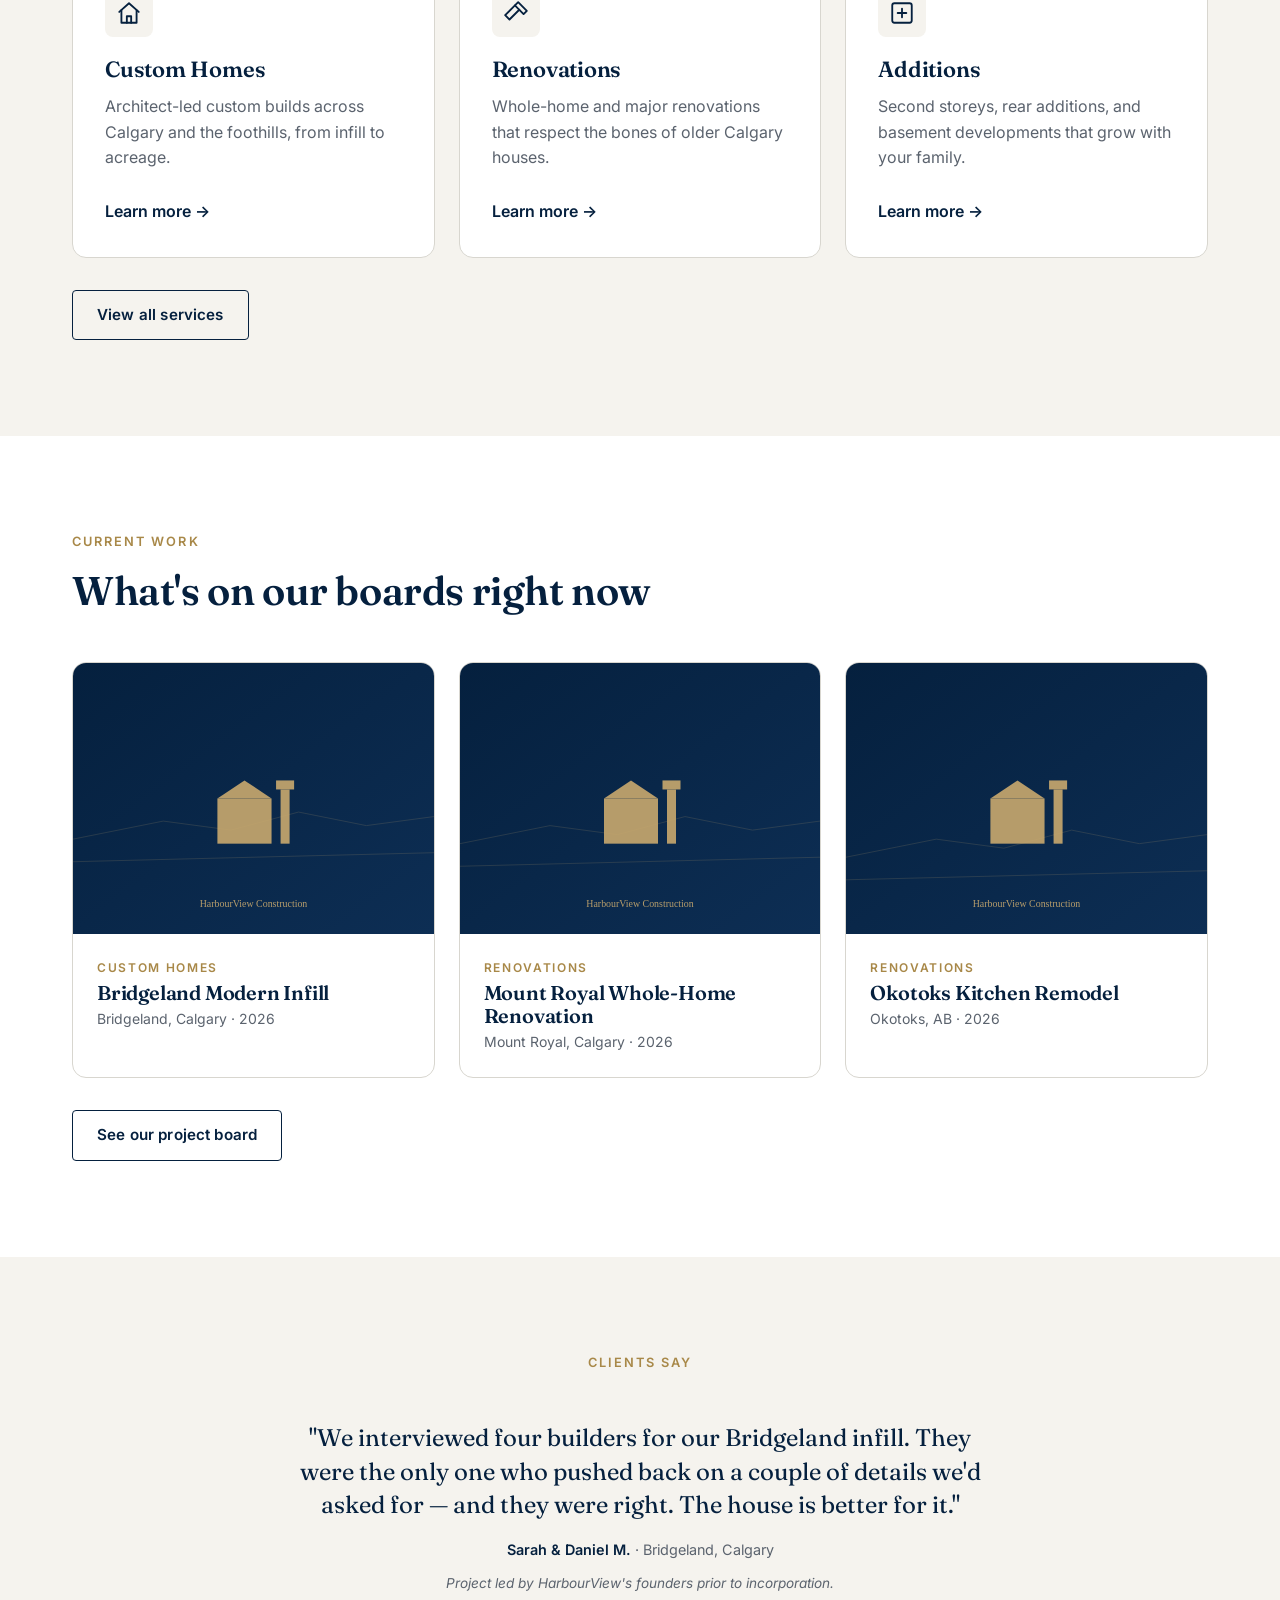
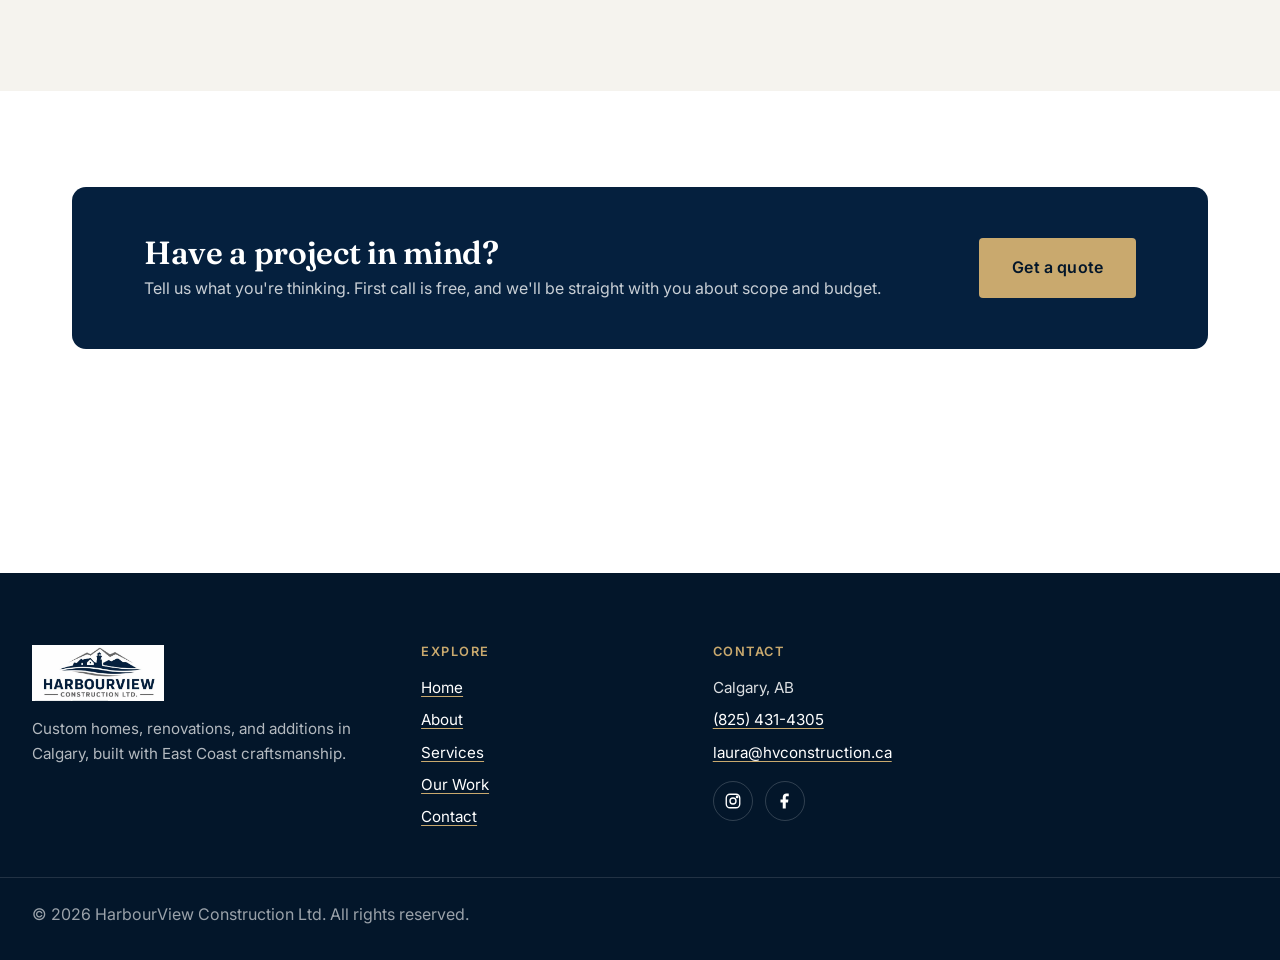
==== commit 23a52ae2: "content updates" ====
--- a/index.html
+++ b/index.html
@@ -11,16 +11,9 @@
     "email": "laura@hvconstruction.ca",
     "address": {
       "@type": "PostalAddress",
-      "streetAddress": "1234 — 11 Avenue SE",
       "addressLocality": "Calgary",
       "addressRegion": "AB",
-      "postalCode": "T2G 0Z5",
       "addressCountry": "CA"
-    },
-    "geo": {
-      "@type": "GeoCoordinates",
-      "latitude": 51.0398,
-      "longitude": -114.0419
     },
     "areaServed": [{"@type": "City", "name": "Calgary"},{"@type": "City", "name": "Airdrie"},{"@type": "City", "name": "Cochrane"},{"@type": "City", "name": "Okotoks"},{"@type": "City", "name": "Chestermere"},{"@type": "City", "name": "Strathmore"},{"@type": "City", "name": "Foothills County"},{"@type": "City", "name": "Rocky View County"}],
     "openingHoursSpecification": [
@@ -28,4 +21,4 @@
       {"@type":"OpeningHoursSpecification","dayOfWeek":"Saturday","opens":"09:00","closes":"14:00"}
     ],
     "sameAs": ["https://www.instagram.com/harbourviewyyc","https://www.facebook.com/harbourviewyyc"]
-  }</script></head><body><a href="#main" class="skip-link">Skip to main content</a><header class="site-header" data-site-header><div class="site-header__inner"><a href="index.html" class="brand" aria-label="HarbourView Construction home"><img src="assets/img/logo/logo.png" alt="HarbourView Construction" class="brand__logo" width="922" height="393" decoding="async"></a><nav class="nav" aria-label="Primary"><ul class="nav__list"><li><a href="index.html" class="nav__link is-active">Home</a></li><li><a href="about/index.html" class="nav__link">About</a></li><li><a href="services/index.html" class="nav__link">Services</a></li><li><a href="our-work/index.html" class="nav__link">Our Work</a></li><li><a href="contact/index.html" class="nav__link">Contact</a></li></ul><a href="contact/index.html" class="btn btn--accent nav__cta">Get a quote</a></nav><button class="nav-toggle" type="button" aria-controls="mobile-nav" aria-expanded="false" aria-label="Open menu" data-nav-toggle><svg class="nav-toggle__open" viewBox="0 0 24 24" fill="none" stroke="currentColor" stroke-width="2" aria-hidden="true"><line x1="4" y1="7" x2="20" y2="7"/><line x1="4" y1="12" x2="20" y2="12"/><line x1="4" y1="17" x2="20" y2="17"/></svg> <svg class="nav-toggle__close" viewBox="0 0 24 24" fill="none" stroke="currentColor" stroke-width="2" aria-hidden="true"><line x1="6" y1="6" x2="18" y2="18"/><line x1="6" y1="18" x2="18" y2="6"/></svg></button></div></header><div id="mobile-nav" class="mobile-nav" aria-hidden="true" data-mobile-nav><div class="mobile-nav__header"><a href="index.html" class="brand" aria-label="HarbourView Construction home"><img src="assets/img/logo/logo.png" alt="HarbourView Construction" class="brand__logo"> </a><button class="mobile-nav__close" type="button" aria-label="Close menu" data-nav-close><svg viewBox="0 0 24 24" fill="none" stroke="currentColor" stroke-width="2" aria-hidden="true" style="width:22px;height:22px"><line x1="6" y1="6" x2="18" y2="18"/><line x1="6" y1="18" x2="18" y2="6"/></svg></button></div><ul class="mobile-nav__list"><li><a href="index.html" class="mobile-nav__link is-active">Home</a></li><li><a href="about/index.html" class="mobile-nav__link">About</a></li><li><a href="services/index.html" class="mobile-nav__link">Services</a></li><li><a href="our-work/index.html" class="mobile-nav__link">Our Work</a></li><li><a href="contact/index.html" class="mobile-nav__link">Contact</a></li></ul><div class="mobile-nav__contact"><p style="margin-bottom:.5rem">Calgary, Alberta</p><p><a href="tel:+18254314305">(825) 431-4305</a></p><p><a href="mailto:laura@hvconstruction.ca">laura@hvconstruction.ca</a></p></div></div><main id="main"><section class="hero"><div class="hero__inner"><div class="hero__content"><p class="hero__eyebrow">Calgary · Custom homes & renovations</p><h1 class="hero__title">Maritime craftsmanship.<br><em>Calgary homes.</em></h1><p class="hero__lead lead">We're a Calgary-based home builder and renovator, newly founded in 2026 by Nova Scotia natives with two decades on the tools. We bring East Coast accountability — and a builder who actually shows up — to every project we take on.</p><div class="hero__actions"><a href="contact/index.html" class="btn btn--primary btn--lg">Start a project</a> <a href="our-work/index.html" class="btn btn--outline btn--lg">See recent work</a></div></div><div class="hero__media" aria-hidden="true"><svg viewBox="0 0 800 1000" xmlns="http://www.w3.org/2000/svg" preserveAspectRatio="xMidYMid slice" style="width:100%;height:100%"><defs><linearGradient id="heroGrad" x1="0" y1="0" x2="1" y2="1"><stop offset="0%" stop-color="#05203e"/><stop offset="100%" stop-color="#0d2e54"/></linearGradient></defs><rect width="800" height="1000" fill="url(#heroGrad)"/><g opacity="0.4" fill="none" stroke="#c9a96e" stroke-width="1.5"><path d="M0 700 L150 660 L300 680 L450 640 L600 670 L800 650"/><path d="M0 750 L800 730"/><path d="M0 800 L800 780"/></g><g fill="#c9a96e" opacity="0.94"><rect x="240" y="500" width="180" height="180"/><polygon points="240,500 330,420 420,500"/><rect x="450" y="470" width="40" height="210"/><rect x="438" y="440" width="64" height="34"/><rect x="455" y="525" width="30" height="40" fill="#05203e"/></g><text x="400" y="940" text-anchor="middle" fill="#c9a96e" font-family="serif" font-size="22" opacity="0.85">HarbourView Construction</text></svg></div></div></section><section class="section section--tight"><div class="container"><ul class="stats" aria-label="Company highlights"><li class="stats__item"><div class="stats__value">2026</div><div class="stats__label">Founded in Calgary</div></li><li class="stats__item"><div class="stats__value">20+</div><div class="stats__label">Combined years on the tools</div></li><li class="stats__item"><div class="stats__value">2yr</div><div class="stats__label">Workmanship warranty</div></li><li class="stats__item"><div class="stats__value">100%</div><div class="stats__label">Owner-led projects</div></li></ul></div></section><section class="section section--sand" id="services"><div class="container"><header class="section-header"><p class="section-header__eyebrow">What we do</p><h2 class="section-header__title">Builders for the long view</h2><p class="section-header__lead lead">From inner-city infills to acreage builds and respectful renovations of Calgary's older neighbourhoods — we work on projects we'd be proud to put our name on a decade from now.</p></header><div class="card-grid"><article class="service-tile"><div class="service-tile__icon"><svg viewBox="0 0 24 24" fill="none" stroke="currentColor" stroke-width="1.7" stroke-linecap="round" stroke-linejoin="round" aria-hidden="true"><path d="M3 11l9-8 9 8"/><path d="M5 9.5V21h14V9.5"/><path d="M10 21v-6h4v6"/></svg></div><h3 class="service-tile__title">Custom Homes</h3><p class="service-tile__summary">Architect-led custom builds across Calgary and the foothills, from infill to acreage.</p><a href="services/index.html#custom-homes" class="card__cta" aria-label="Learn more about Custom Homes">Learn more</a></article><article class="service-tile"><div class="service-tile__icon"><svg viewBox="0 0 24 24" fill="none" stroke="currentColor" stroke-width="1.7" stroke-linecap="round" stroke-linejoin="round" aria-hidden="true"><path d="M14 2l8 8-3 3-8-8z"/><path d="M11 5l-9 9 4 4 9-9"/></svg></div><h3 class="service-tile__title">Renovations</h3><p class="service-tile__summary">Whole-home and major renovations that respect the bones of older Calgary houses.</p><a href="services/index.html#renovations" class="card__cta" aria-label="Learn more about Renovations">Learn more</a></article><article class="service-tile"><div class="service-tile__icon"><svg viewBox="0 0 24 24" fill="none" stroke="currentColor" stroke-width="1.7" stroke-linecap="round" stroke-linejoin="round" aria-hidden="true"><rect x="3" y="3" width="18" height="18" rx="2"/><line x1="12" y1="8" x2="12" y2="16"/><line x1="8" y1="12" x2="16" y2="12"/></svg></div><h3 class="service-tile__title">Additions</h3><p class="service-tile__summary">Second storeys, rear additions, and basement developments that grow with your family.</p><a href="services/index.html#additions" class="card__cta" aria-label="Learn more about Additions">Learn more</a></article></div><p style="margin-top:2rem"><a href="services/index.html" class="btn btn--outline">View all services</a></p></div></section><section class="section"><div class="container"><header class="section-header"><p class="section-header__eyebrow">Current work</p><h2 class="section-header__title">What's on our boards right now</h2></header><div class="gallery"><article class="gallery-item"><div class="gallery-item__media"><img src="assets/img/projects/placeholder-1.svg" alt="Bridgeland Modern Infill" loading="lazy" width="800" height="600"></div><div class="gallery-item__body"><p class="gallery-item__category">Custom Homes</p><h3 class="gallery-item__title">Bridgeland Modern Infill</h3><p class="gallery-item__meta">Bridgeland, Calgary · 2026</p></div></article><article class="gallery-item"><div class="gallery-item__media"><img src="assets/img/projects/placeholder-2.svg" alt="Mount Royal Whole-Home Renovation" loading="lazy" width="800" height="600"></div><div class="gallery-item__body"><p class="gallery-item__category">Renovations</p><h3 class="gallery-item__title">Mount Royal Whole-Home Renovation</h3><p class="gallery-item__meta">Mount Royal, Calgary · 2026</p></div></article><article class="gallery-item"><div class="gallery-item__media"><img src="assets/img/projects/placeholder-5.svg" alt="Okotoks Kitchen Remodel" loading="lazy" width="800" height="600"></div><div class="gallery-item__body"><p class="gallery-item__category">Renovations</p><h3 class="gallery-item__title">Okotoks Kitchen Remodel</h3><p class="gallery-item__meta">Okotoks, AB · 2026</p></div></article></div><p style="margin-top:2rem"><a href="our-work/index.html" class="btn btn--outline">See our project board</a></p></div></section><section class="section section--sand"><div class="container container--narrow" style="text-align:center"><header class="section-header section-header--center"><p class="section-header__eyebrow">Clients say</p></header><blockquote class="quote"><p class="quote__text">"We interviewed four builders for our Bridgeland infill. They were the only one who pushed back on a couple of details we&#39;d asked for — and they were right. The house is better for it."</p><p class="quote__author"><strong>Sarah &amp; Daniel M.</strong> · Bridgeland, Calgary</p><p class="quote__note" style="margin-top:.75rem;font-size:.85rem;color:var(--color-muted,#5b636e);font-style:italic">Project led by HarbourView&#39;s founders prior to incorporation.</p></blockquote></div></section><section class="section"><div class="container"><div class="cta-strip"><div><h2>Have a project in mind?</h2><p>Tell us what you're thinking. First call is free, and we'll be straight with you about scope and budget.</p></div><a href="contact/index.html" class="btn btn--accent btn--lg">Get a quote</a></div></div></section></main><footer class="site-footer" role="contentinfo"><div class="footer-grid"><div class="footer-col footer-brand"><img src="assets/img/logo/logo.png" alt="HarbourView Construction" class="footer-brand__logo" width="132" height="56" loading="lazy"><p>Custom homes, renovations, and additions in Calgary, built with East Coast craftsmanship.</p></div><div class="footer-col"><h2 class="footer-col__title">Explore</h2><ul class="footer-col__list"><li><a href="index.html">Home</a></li><li><a href="about/index.html">About</a></li><li><a href="services/index.html">Services</a></li><li><a href="our-work/index.html">Our Work</a></li><li><a href="contact/index.html">Contact</a></li></ul></div><div class="footer-col"><h2 class="footer-col__title">Visit / Contact</h2><ul class="footer-col__list"><li>1234 — 11 Avenue SE</li><li>Calgary, AB T2G 0Z5</li><li><a href="tel:+18254314305">(825) 431-4305</a></li><li><a href="mailto:laura@hvconstruction.ca">laura@hvconstruction.ca</a></li></ul><ul class="social-links" style="margin-top:1rem" aria-label="Social media"><li><a href="https://www.instagram.com/harbourviewyyc" aria-label="Instagram" rel="noopener" target="_blank"><svg viewBox="0 0 24 24" fill="none" stroke="currentColor" stroke-width="1.8" aria-hidden="true"><rect x="3" y="3" width="18" height="18" rx="5"/><circle cx="12" cy="12" r="4"/><circle cx="17.5" cy="6.5" r="1" fill="currentColor"/></svg></a></li><li><a href="https://www.facebook.com/harbourviewyyc" aria-label="Facebook" rel="noopener" target="_blank"><svg viewBox="0 0 24 24" fill="currentColor" aria-hidden="true"><path d="M13 22v-8h3l.5-4H13V7.5c0-1.1.4-1.7 1.7-1.7H17V2.2c-.4-.1-1.6-.2-3-.2-3 0-5 1.8-5 5.2V10H6v4h3v8h4z"/></svg></a></li></ul></div></div><div class="footer-meta"><p>© 2026 HarbourView Construction Ltd. All rights reserved.</p></div></footer><script src="assets/js/site.js" defer="defer"></script></body></html>+  }</script></head><body><a href="#main" class="skip-link">Skip to main content</a><header class="site-header" data-site-header><div class="site-header__inner"><a href="index.html" class="brand" aria-label="HarbourView Construction home"><img src="assets/img/logo/logo.png" alt="HarbourView Construction" class="brand__logo" width="922" height="393" decoding="async"></a><nav class="nav" aria-label="Primary"><ul class="nav__list"><li><a href="index.html" class="nav__link is-active">Home</a></li><li><a href="about/index.html" class="nav__link">About</a></li><li><a href="services/index.html" class="nav__link">Services</a></li><li><a href="our-work/index.html" class="nav__link">Our Work</a></li><li><a href="contact/index.html" class="nav__link">Contact</a></li></ul><a href="contact/index.html" class="btn btn--accent nav__cta">Get a quote</a></nav><button class="nav-toggle" type="button" aria-controls="mobile-nav" aria-expanded="false" aria-label="Open menu" data-nav-toggle><svg class="nav-toggle__open" viewBox="0 0 24 24" fill="none" stroke="currentColor" stroke-width="2" aria-hidden="true"><line x1="4" y1="7" x2="20" y2="7"/><line x1="4" y1="12" x2="20" y2="12"/><line x1="4" y1="17" x2="20" y2="17"/></svg> <svg class="nav-toggle__close" viewBox="0 0 24 24" fill="none" stroke="currentColor" stroke-width="2" aria-hidden="true"><line x1="6" y1="6" x2="18" y2="18"/><line x1="6" y1="18" x2="18" y2="6"/></svg></button></div></header><div id="mobile-nav" class="mobile-nav" aria-hidden="true" data-mobile-nav><div class="mobile-nav__header"><a href="index.html" class="brand" aria-label="HarbourView Construction home"><img src="assets/img/logo/logo.png" alt="HarbourView Construction" class="brand__logo"> </a><button class="mobile-nav__close" type="button" aria-label="Close menu" data-nav-close><svg viewBox="0 0 24 24" fill="none" stroke="currentColor" stroke-width="2" aria-hidden="true" style="width:22px;height:22px"><line x1="6" y1="6" x2="18" y2="18"/><line x1="6" y1="18" x2="18" y2="6"/></svg></button></div><ul class="mobile-nav__list"><li><a href="index.html" class="mobile-nav__link is-active">Home</a></li><li><a href="about/index.html" class="mobile-nav__link">About</a></li><li><a href="services/index.html" class="mobile-nav__link">Services</a></li><li><a href="our-work/index.html" class="mobile-nav__link">Our Work</a></li><li><a href="contact/index.html" class="mobile-nav__link">Contact</a></li></ul><div class="mobile-nav__contact"><p style="margin-bottom:.5rem">Calgary, Alberta</p><p><a href="tel:+18254314305">(825) 431-4305</a></p><p><a href="mailto:laura@hvconstruction.ca">laura@hvconstruction.ca</a></p></div></div><main id="main"><section class="hero"><div class="hero__inner"><div class="hero__content"><p class="hero__eyebrow">Calgary · Custom homes & renovations</p><h1 class="hero__title">Maritime craftsmanship.<br><em>Calgary homes.</em></h1><p class="hero__lead lead">We're a Calgary-based home builder and renovator, newly founded in 2026 by Nova Scotia natives with two decades on the tools. We bring East Coast accountability — and a builder who actually shows up — to every project we take on.</p><div class="hero__actions"><a href="contact/index.html" class="btn btn--primary btn--lg">Start a project</a> <a href="our-work/index.html" class="btn btn--outline btn--lg">See recent work</a></div></div><div class="hero__media" aria-hidden="true"><svg viewBox="0 0 800 1000" xmlns="http://www.w3.org/2000/svg" preserveAspectRatio="xMidYMid slice" style="width:100%;height:100%"><defs><linearGradient id="heroGrad" x1="0" y1="0" x2="1" y2="1"><stop offset="0%" stop-color="#05203e"/><stop offset="100%" stop-color="#0d2e54"/></linearGradient></defs><rect width="800" height="1000" fill="url(#heroGrad)"/><g opacity="0.4" fill="none" stroke="#c9a96e" stroke-width="1.5"><path d="M0 700 L150 660 L300 680 L450 640 L600 670 L800 650"/><path d="M0 750 L800 730"/><path d="M0 800 L800 780"/></g><g fill="#c9a96e" opacity="0.94"><rect x="240" y="500" width="180" height="180"/><polygon points="240,500 330,420 420,500"/><rect x="450" y="470" width="40" height="210"/><rect x="438" y="440" width="64" height="34"/><rect x="455" y="525" width="30" height="40" fill="#05203e"/></g><text x="400" y="940" text-anchor="middle" fill="#c9a96e" font-family="serif" font-size="22" opacity="0.85">HarbourView Construction</text></svg></div></div></section><section class="section section--tight"><div class="container"><ul class="stats" aria-label="Company highlights"><li class="stats__item"><div class="stats__value">2026</div><div class="stats__label">Founded in Calgary</div></li><li class="stats__item"><div class="stats__value">20+</div><div class="stats__label">Combined years on the tools</div></li><li class="stats__item"><div class="stats__value">2yr</div><div class="stats__label">Workmanship warranty</div></li><li class="stats__item"><div class="stats__value">100%</div><div class="stats__label">Owner-led projects</div></li></ul></div></section><section class="section section--sand" id="services"><div class="container"><header class="section-header"><p class="section-header__eyebrow">What we do</p><h2 class="section-header__title">Builders for the long view</h2><p class="section-header__lead lead">From inner-city infills to acreage builds and respectful renovations of Calgary's older neighbourhoods — we work on projects we'd be proud to put our name on a decade from now.</p></header><div class="card-grid"><article class="service-tile"><div class="service-tile__icon"><svg viewBox="0 0 24 24" fill="none" stroke="currentColor" stroke-width="1.7" stroke-linecap="round" stroke-linejoin="round" aria-hidden="true"><path d="M3 11l9-8 9 8"/><path d="M5 9.5V21h14V9.5"/><path d="M10 21v-6h4v6"/></svg></div><h3 class="service-tile__title">Custom Homes</h3><p class="service-tile__summary">Architect-led custom builds across Calgary and the foothills, from infill to acreage.</p><a href="services/index.html#custom-homes" class="card__cta" aria-label="Learn more about Custom Homes">Learn more</a></article><article class="service-tile"><div class="service-tile__icon"><svg viewBox="0 0 24 24" fill="none" stroke="currentColor" stroke-width="1.7" stroke-linecap="round" stroke-linejoin="round" aria-hidden="true"><path d="M14 2l8 8-3 3-8-8z"/><path d="M11 5l-9 9 4 4 9-9"/></svg></div><h3 class="service-tile__title">Renovations</h3><p class="service-tile__summary">Whole-home and major renovations that respect the bones of older Calgary houses.</p><a href="services/index.html#renovations" class="card__cta" aria-label="Learn more about Renovations">Learn more</a></article><article class="service-tile"><div class="service-tile__icon"><svg viewBox="0 0 24 24" fill="none" stroke="currentColor" stroke-width="1.7" stroke-linecap="round" stroke-linejoin="round" aria-hidden="true"><rect x="3" y="3" width="18" height="18" rx="2"/><line x1="12" y1="8" x2="12" y2="16"/><line x1="8" y1="12" x2="16" y2="12"/></svg></div><h3 class="service-tile__title">Additions</h3><p class="service-tile__summary">Second storeys, rear additions, and basement developments that grow with your family.</p><a href="services/index.html#additions" class="card__cta" aria-label="Learn more about Additions">Learn more</a></article></div><p style="margin-top:2rem"><a href="services/index.html" class="btn btn--outline">View all services</a></p></div></section><section class="section"><div class="container"><header class="section-header"><p class="section-header__eyebrow">Current work</p><h2 class="section-header__title">What's on our boards right now</h2></header><div class="gallery"><article class="gallery-item"><div class="gallery-item__media"><img src="assets/img/projects/placeholder-1.svg" alt="Bridgeland Modern Infill" loading="lazy" width="800" height="600"></div><div class="gallery-item__body"><p class="gallery-item__category">Custom Homes</p><h3 class="gallery-item__title">Bridgeland Modern Infill</h3><p class="gallery-item__meta">Bridgeland, Calgary · 2026</p></div></article><article class="gallery-item"><div class="gallery-item__media"><img src="assets/img/projects/placeholder-2.svg" alt="Mount Royal Whole-Home Renovation" loading="lazy" width="800" height="600"></div><div class="gallery-item__body"><p class="gallery-item__category">Renovations</p><h3 class="gallery-item__title">Mount Royal Whole-Home Renovation</h3><p class="gallery-item__meta">Mount Royal, Calgary · 2026</p></div></article><article class="gallery-item"><div class="gallery-item__media"><img src="assets/img/projects/placeholder-5.svg" alt="Okotoks Kitchen Remodel" loading="lazy" width="800" height="600"></div><div class="gallery-item__body"><p class="gallery-item__category">Renovations</p><h3 class="gallery-item__title">Okotoks Kitchen Remodel</h3><p class="gallery-item__meta">Okotoks, AB · 2026</p></div></article></div><p style="margin-top:2rem"><a href="our-work/index.html" class="btn btn--outline">See our project board</a></p></div></section><section class="section section--sand"><div class="container container--narrow" style="text-align:center"><header class="section-header section-header--center"><p class="section-header__eyebrow">Clients say</p></header><blockquote class="quote"><p class="quote__text">"We interviewed four builders for our Bridgeland infill. They were the only one who pushed back on a couple of details we&#39;d asked for — and they were right. The house is better for it."</p><p class="quote__author"><strong>Sarah &amp; Daniel M.</strong> · Bridgeland, Calgary</p><p class="quote__note" style="margin-top:.75rem;font-size:.85rem;color:var(--color-muted,#5b636e);font-style:italic">Project led by HarbourView&#39;s founders prior to incorporation.</p></blockquote></div></section><section class="section"><div class="container"><div class="cta-strip"><div><h2>Have a project in mind?</h2><p>Tell us what you're thinking. First call is free, and we'll be straight with you about scope and budget.</p></div><a href="contact/index.html" class="btn btn--accent btn--lg">Get a quote</a></div></div></section></main><footer class="site-footer" role="contentinfo"><div class="footer-grid"><div class="footer-col footer-brand"><img src="assets/img/logo/logo.png" alt="HarbourView Construction" class="footer-brand__logo" width="132" height="56" loading="lazy"><p>Custom homes, renovations, and additions in Calgary, built with East Coast craftsmanship.</p></div><div class="footer-col"><h2 class="footer-col__title">Explore</h2><ul class="footer-col__list"><li><a href="index.html">Home</a></li><li><a href="about/index.html">About</a></li><li><a href="services/index.html">Services</a></li><li><a href="our-work/index.html">Our Work</a></li><li><a href="contact/index.html">Contact</a></li></ul></div><div class="footer-col"><h2 class="footer-col__title">Contact</h2><ul class="footer-col__list"><li>Calgary, AB</li><li><a href="tel:+18254314305">(825) 431-4305</a></li><li><a href="mailto:laura@hvconstruction.ca">laura@hvconstruction.ca</a></li></ul><ul class="social-links" style="margin-top:1rem" aria-label="Social media"><li><a href="https://www.instagram.com/harbourviewyyc" aria-label="Instagram" rel="noopener" target="_blank"><svg viewBox="0 0 24 24" fill="none" stroke="currentColor" stroke-width="1.8" aria-hidden="true"><rect x="3" y="3" width="18" height="18" rx="5"/><circle cx="12" cy="12" r="4"/><circle cx="17.5" cy="6.5" r="1" fill="currentColor"/></svg></a></li><li><a href="https://www.facebook.com/harbourviewyyc" aria-label="Facebook" rel="noopener" target="_blank"><svg viewBox="0 0 24 24" fill="currentColor" aria-hidden="true"><path d="M13 22v-8h3l.5-4H13V7.5c0-1.1.4-1.7 1.7-1.7H17V2.2c-.4-.1-1.6-.2-3-.2-3 0-5 1.8-5 5.2V10H6v4h3v8h4z"/></svg></a></li></ul></div></div><div class="footer-meta"><p>© 2026 HarbourView Construction Ltd. All rights reserved.</p></div></footer><script src="assets/js/site.js" defer="defer"></script></body></html>
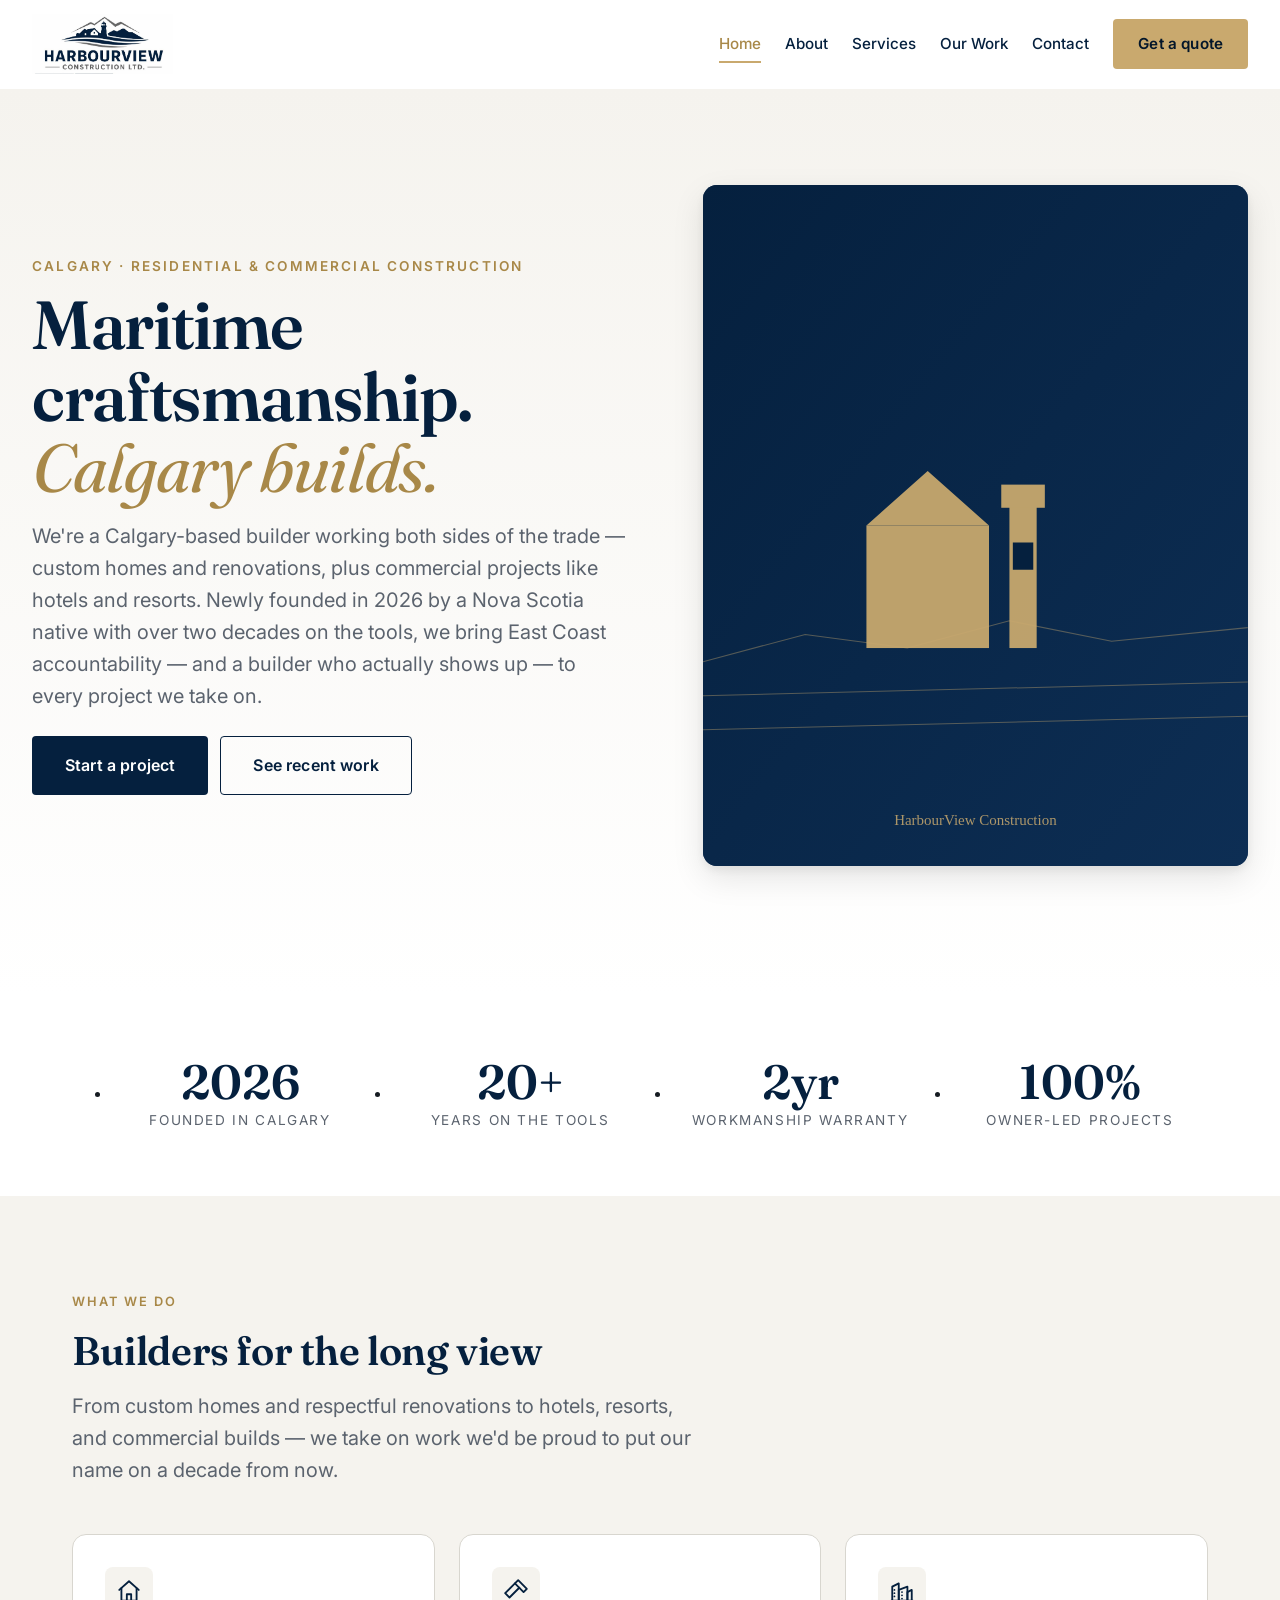
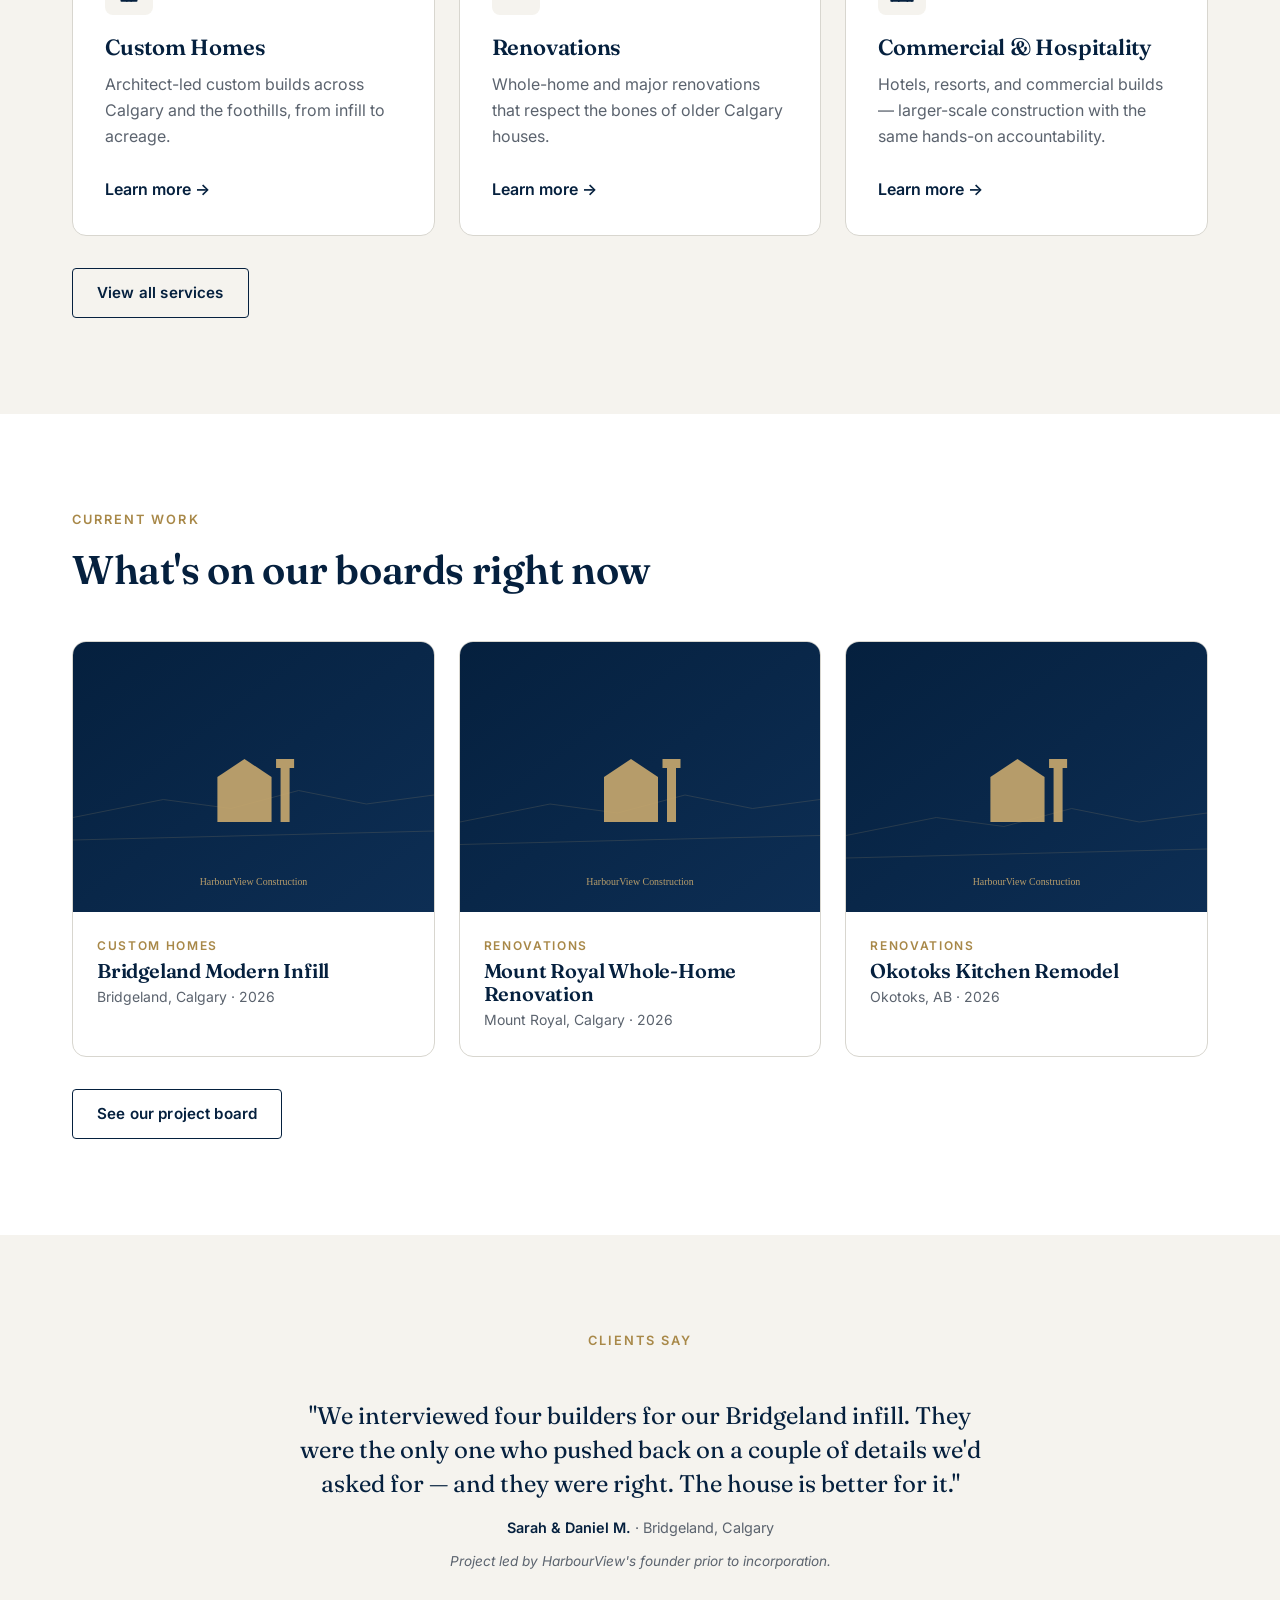
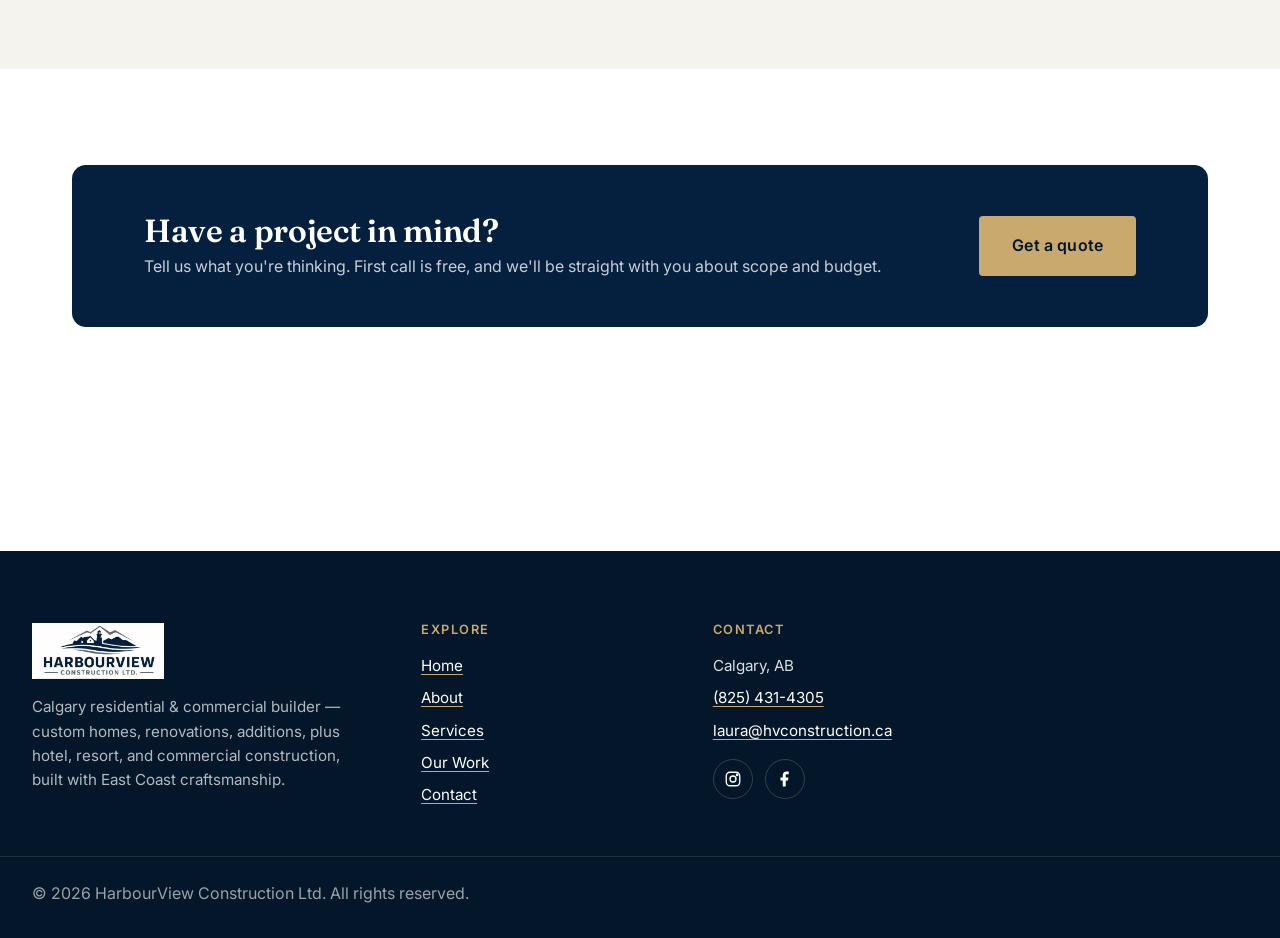
==== commit ea436d22: "content updates" ====
--- a/index.html
+++ b/index.html
@@ -1,4 +1,4 @@
-<!doctype html><html lang="en"><head><meta charset="UTF-8"><meta name="viewport" content="width=device-width,initial-scale=1"><title>HarbourView Construction · Built to last. Built like home.</title><meta name="description" content="HarbourView Construction builds custom homes, renovations, and additions in Calgary, Alberta. Maritime craftsmanship, prairie homes — built to last."><meta name="theme-color" content="#05203e"><link rel="canonical" href="https://hvconstruction.ca/"><meta property="og:site_name" content="HarbourView Construction"><meta property="og:type" content="website"><meta property="og:title" content="HarbourView Construction"><meta property="og:description" content="HarbourView Construction builds custom homes, renovations, and additions in Calgary, Alberta. Maritime craftsmanship, prairie homes — built to last."><meta property="og:url" content="https://hvconstruction.ca/"><meta property="og:image" content="https://hvconstruction.ca/assets/img/logo/logo.png"><meta property="og:locale" content="en_CA"><meta name="twitter:card" content="summary_large_image"><meta name="twitter:title" content="HarbourView Construction"><meta name="twitter:description" content="HarbourView Construction builds custom homes, renovations, and additions in Calgary, Alberta. Maritime craftsmanship, prairie homes — built to last."><meta name="twitter:image" content="https://hvconstruction.ca/assets/img/logo/logo.png"><link rel="icon" type="image/png" href="assets/img/logo/logo.png"><link rel="apple-touch-icon" href="assets/img/logo/logo.png"><link rel="preconnect" href="https://fonts.googleapis.com"><link rel="preconnect" href="https://fonts.gstatic.com" crossorigin><link rel="preload" as="style" href="https://fonts.googleapis.com/css2?family=Fraunces:opsz,wght@9..144,400;9..144,500;9..144,600&family=Inter:wght@400;500;600;700&display=swap"><link rel="stylesheet" href="https://fonts.googleapis.com/css2?family=Fraunces:opsz,wght@9..144,400;9..144,500;9..144,600&family=Inter:wght@400;500;600;700&display=swap" media="print" onload='this.media="all"'><noscript><link rel="stylesheet" href="https://fonts.googleapis.com/css2?family=Fraunces:opsz,wght@9..144,400;9..144,500;9..144,600&family=Inter:wght@400;500;600;700&display=swap"></noscript><link rel="stylesheet" href="assets/css/main.css"><script type="application/ld+json">{
+<!doctype html><html lang="en"><head><meta charset="UTF-8"><meta name="viewport" content="width=device-width,initial-scale=1"><title>HarbourView Construction · Built to last. Built right.</title><meta name="description" content="HarbourView Construction is a Calgary residential &amp; commercial builder — custom homes, renovations, additions, plus hotel, resort, and commercial construction. Maritime craftsmanship, built to last."><meta name="theme-color" content="#05203e"><link rel="canonical" href="https://hvconstruction.ca/"><meta property="og:site_name" content="HarbourView Construction"><meta property="og:type" content="website"><meta property="og:title" content="HarbourView Construction"><meta property="og:description" content="HarbourView Construction is a Calgary residential &amp; commercial builder — custom homes, renovations, additions, plus hotel, resort, and commercial construction. Maritime craftsmanship, built to last."><meta property="og:url" content="https://hvconstruction.ca/"><meta property="og:image" content="https://hvconstruction.ca/assets/img/logo/logo.png"><meta property="og:locale" content="en_CA"><meta name="twitter:card" content="summary_large_image"><meta name="twitter:title" content="HarbourView Construction"><meta name="twitter:description" content="HarbourView Construction is a Calgary residential &amp; commercial builder — custom homes, renovations, additions, plus hotel, resort, and commercial construction. Maritime craftsmanship, built to last."><meta name="twitter:image" content="https://hvconstruction.ca/assets/img/logo/logo.png"><link rel="icon" type="image/png" href="assets/img/logo/logo.png"><link rel="apple-touch-icon" href="assets/img/logo/logo.png"><link rel="preconnect" href="https://fonts.googleapis.com"><link rel="preconnect" href="https://fonts.gstatic.com" crossorigin><link rel="preload" as="style" href="https://fonts.googleapis.com/css2?family=Fraunces:opsz,wght@9..144,400;9..144,500;9..144,600&family=Inter:wght@400;500;600;700&display=swap"><link rel="stylesheet" href="https://fonts.googleapis.com/css2?family=Fraunces:opsz,wght@9..144,400;9..144,500;9..144,600&family=Inter:wght@400;500;600;700&display=swap" media="print" onload='this.media="all"'><noscript><link rel="stylesheet" href="https://fonts.googleapis.com/css2?family=Fraunces:opsz,wght@9..144,400;9..144,500;9..144,600&family=Inter:wght@400;500;600;700&display=swap"></noscript><link rel="stylesheet" href="assets/css/main.css"><script type="application/ld+json">{
     "@context": "https://schema.org",
     "@type": "GeneralContractor",
     "name": "HarbourView Construction Ltd.",
@@ -6,7 +6,19 @@
     "url": "https://hvconstruction.ca",
     "logo": "https://hvconstruction.ca/assets/img/logo/logo.png",
     "image": "https://hvconstruction.ca/assets/img/logo/logo.png",
-    "description": "HarbourView Construction is a Calgary-based home builder and renovator, founded in 2026 by Nova Scotia natives with two decades on Alberta job sites. We bring Maritime craftsmanship and old-fashioned accountability to every project across Calgary and the surrounding area.",
+    "description": "HarbourView Construction is a Calgary-based residential and commercial builder, founded in 2026 by a Nova Scotia native with over two decades on Alberta job sites — from custom homes and renovations to hotels, resorts, and larger-scale commercial projects. We bring Maritime craftsmanship and old-fashioned accountability to every project across Calgary and the surrounding area.",
+    "knowsAbout": [
+      "Residential construction",
+      "Custom home building",
+      "Home renovations",
+      "Home additions",
+      "Commercial construction",
+      "Hotel construction",
+      "Resort construction",
+      "Hospitality construction",
+      "Tenant improvements",
+      "Multi-unit residential construction"
+    ],
     "telephone": "+18254314305",
     "email": "laura@hvconstruction.ca",
     "address": {
@@ -21,4 +33,4 @@
       {"@type":"OpeningHoursSpecification","dayOfWeek":"Saturday","opens":"09:00","closes":"14:00"}
     ],
     "sameAs": ["https://www.instagram.com/harbourviewyyc","https://www.facebook.com/harbourviewyyc"]
-  }</script></head><body><a href="#main" class="skip-link">Skip to main content</a><header class="site-header" data-site-header><div class="site-header__inner"><a href="index.html" class="brand" aria-label="HarbourView Construction home"><img src="assets/img/logo/logo.png" alt="HarbourView Construction" class="brand__logo" width="922" height="393" decoding="async"></a><nav class="nav" aria-label="Primary"><ul class="nav__list"><li><a href="index.html" class="nav__link is-active">Home</a></li><li><a href="about/index.html" class="nav__link">About</a></li><li><a href="services/index.html" class="nav__link">Services</a></li><li><a href="our-work/index.html" class="nav__link">Our Work</a></li><li><a href="contact/index.html" class="nav__link">Contact</a></li></ul><a href="contact/index.html" class="btn btn--accent nav__cta">Get a quote</a></nav><button class="nav-toggle" type="button" aria-controls="mobile-nav" aria-expanded="false" aria-label="Open menu" data-nav-toggle><svg class="nav-toggle__open" viewBox="0 0 24 24" fill="none" stroke="currentColor" stroke-width="2" aria-hidden="true"><line x1="4" y1="7" x2="20" y2="7"/><line x1="4" y1="12" x2="20" y2="12"/><line x1="4" y1="17" x2="20" y2="17"/></svg> <svg class="nav-toggle__close" viewBox="0 0 24 24" fill="none" stroke="currentColor" stroke-width="2" aria-hidden="true"><line x1="6" y1="6" x2="18" y2="18"/><line x1="6" y1="18" x2="18" y2="6"/></svg></button></div></header><div id="mobile-nav" class="mobile-nav" aria-hidden="true" data-mobile-nav><div class="mobile-nav__header"><a href="index.html" class="brand" aria-label="HarbourView Construction home"><img src="assets/img/logo/logo.png" alt="HarbourView Construction" class="brand__logo"> </a><button class="mobile-nav__close" type="button" aria-label="Close menu" data-nav-close><svg viewBox="0 0 24 24" fill="none" stroke="currentColor" stroke-width="2" aria-hidden="true" style="width:22px;height:22px"><line x1="6" y1="6" x2="18" y2="18"/><line x1="6" y1="18" x2="18" y2="6"/></svg></button></div><ul class="mobile-nav__list"><li><a href="index.html" class="mobile-nav__link is-active">Home</a></li><li><a href="about/index.html" class="mobile-nav__link">About</a></li><li><a href="services/index.html" class="mobile-nav__link">Services</a></li><li><a href="our-work/index.html" class="mobile-nav__link">Our Work</a></li><li><a href="contact/index.html" class="mobile-nav__link">Contact</a></li></ul><div class="mobile-nav__contact"><p style="margin-bottom:.5rem">Calgary, Alberta</p><p><a href="tel:+18254314305">(825) 431-4305</a></p><p><a href="mailto:laura@hvconstruction.ca">laura@hvconstruction.ca</a></p></div></div><main id="main"><section class="hero"><div class="hero__inner"><div class="hero__content"><p class="hero__eyebrow">Calgary · Custom homes & renovations</p><h1 class="hero__title">Maritime craftsmanship.<br><em>Calgary homes.</em></h1><p class="hero__lead lead">We're a Calgary-based home builder and renovator, newly founded in 2026 by Nova Scotia natives with two decades on the tools. We bring East Coast accountability — and a builder who actually shows up — to every project we take on.</p><div class="hero__actions"><a href="contact/index.html" class="btn btn--primary btn--lg">Start a project</a> <a href="our-work/index.html" class="btn btn--outline btn--lg">See recent work</a></div></div><div class="hero__media" aria-hidden="true"><svg viewBox="0 0 800 1000" xmlns="http://www.w3.org/2000/svg" preserveAspectRatio="xMidYMid slice" style="width:100%;height:100%"><defs><linearGradient id="heroGrad" x1="0" y1="0" x2="1" y2="1"><stop offset="0%" stop-color="#05203e"/><stop offset="100%" stop-color="#0d2e54"/></linearGradient></defs><rect width="800" height="1000" fill="url(#heroGrad)"/><g opacity="0.4" fill="none" stroke="#c9a96e" stroke-width="1.5"><path d="M0 700 L150 660 L300 680 L450 640 L600 670 L800 650"/><path d="M0 750 L800 730"/><path d="M0 800 L800 780"/></g><g fill="#c9a96e" opacity="0.94"><rect x="240" y="500" width="180" height="180"/><polygon points="240,500 330,420 420,500"/><rect x="450" y="470" width="40" height="210"/><rect x="438" y="440" width="64" height="34"/><rect x="455" y="525" width="30" height="40" fill="#05203e"/></g><text x="400" y="940" text-anchor="middle" fill="#c9a96e" font-family="serif" font-size="22" opacity="0.85">HarbourView Construction</text></svg></div></div></section><section class="section section--tight"><div class="container"><ul class="stats" aria-label="Company highlights"><li class="stats__item"><div class="stats__value">2026</div><div class="stats__label">Founded in Calgary</div></li><li class="stats__item"><div class="stats__value">20+</div><div class="stats__label">Combined years on the tools</div></li><li class="stats__item"><div class="stats__value">2yr</div><div class="stats__label">Workmanship warranty</div></li><li class="stats__item"><div class="stats__value">100%</div><div class="stats__label">Owner-led projects</div></li></ul></div></section><section class="section section--sand" id="services"><div class="container"><header class="section-header"><p class="section-header__eyebrow">What we do</p><h2 class="section-header__title">Builders for the long view</h2><p class="section-header__lead lead">From inner-city infills to acreage builds and respectful renovations of Calgary's older neighbourhoods — we work on projects we'd be proud to put our name on a decade from now.</p></header><div class="card-grid"><article class="service-tile"><div class="service-tile__icon"><svg viewBox="0 0 24 24" fill="none" stroke="currentColor" stroke-width="1.7" stroke-linecap="round" stroke-linejoin="round" aria-hidden="true"><path d="M3 11l9-8 9 8"/><path d="M5 9.5V21h14V9.5"/><path d="M10 21v-6h4v6"/></svg></div><h3 class="service-tile__title">Custom Homes</h3><p class="service-tile__summary">Architect-led custom builds across Calgary and the foothills, from infill to acreage.</p><a href="services/index.html#custom-homes" class="card__cta" aria-label="Learn more about Custom Homes">Learn more</a></article><article class="service-tile"><div class="service-tile__icon"><svg viewBox="0 0 24 24" fill="none" stroke="currentColor" stroke-width="1.7" stroke-linecap="round" stroke-linejoin="round" aria-hidden="true"><path d="M14 2l8 8-3 3-8-8z"/><path d="M11 5l-9 9 4 4 9-9"/></svg></div><h3 class="service-tile__title">Renovations</h3><p class="service-tile__summary">Whole-home and major renovations that respect the bones of older Calgary houses.</p><a href="services/index.html#renovations" class="card__cta" aria-label="Learn more about Renovations">Learn more</a></article><article class="service-tile"><div class="service-tile__icon"><svg viewBox="0 0 24 24" fill="none" stroke="currentColor" stroke-width="1.7" stroke-linecap="round" stroke-linejoin="round" aria-hidden="true"><rect x="3" y="3" width="18" height="18" rx="2"/><line x1="12" y1="8" x2="12" y2="16"/><line x1="8" y1="12" x2="16" y2="12"/></svg></div><h3 class="service-tile__title">Additions</h3><p class="service-tile__summary">Second storeys, rear additions, and basement developments that grow with your family.</p><a href="services/index.html#additions" class="card__cta" aria-label="Learn more about Additions">Learn more</a></article></div><p style="margin-top:2rem"><a href="services/index.html" class="btn btn--outline">View all services</a></p></div></section><section class="section"><div class="container"><header class="section-header"><p class="section-header__eyebrow">Current work</p><h2 class="section-header__title">What's on our boards right now</h2></header><div class="gallery"><article class="gallery-item"><div class="gallery-item__media"><img src="assets/img/projects/placeholder-1.svg" alt="Bridgeland Modern Infill" loading="lazy" width="800" height="600"></div><div class="gallery-item__body"><p class="gallery-item__category">Custom Homes</p><h3 class="gallery-item__title">Bridgeland Modern Infill</h3><p class="gallery-item__meta">Bridgeland, Calgary · 2026</p></div></article><article class="gallery-item"><div class="gallery-item__media"><img src="assets/img/projects/placeholder-2.svg" alt="Mount Royal Whole-Home Renovation" loading="lazy" width="800" height="600"></div><div class="gallery-item__body"><p class="gallery-item__category">Renovations</p><h3 class="gallery-item__title">Mount Royal Whole-Home Renovation</h3><p class="gallery-item__meta">Mount Royal, Calgary · 2026</p></div></article><article class="gallery-item"><div class="gallery-item__media"><img src="assets/img/projects/placeholder-5.svg" alt="Okotoks Kitchen Remodel" loading="lazy" width="800" height="600"></div><div class="gallery-item__body"><p class="gallery-item__category">Renovations</p><h3 class="gallery-item__title">Okotoks Kitchen Remodel</h3><p class="gallery-item__meta">Okotoks, AB · 2026</p></div></article></div><p style="margin-top:2rem"><a href="our-work/index.html" class="btn btn--outline">See our project board</a></p></div></section><section class="section section--sand"><div class="container container--narrow" style="text-align:center"><header class="section-header section-header--center"><p class="section-header__eyebrow">Clients say</p></header><blockquote class="quote"><p class="quote__text">"We interviewed four builders for our Bridgeland infill. They were the only one who pushed back on a couple of details we&#39;d asked for — and they were right. The house is better for it."</p><p class="quote__author"><strong>Sarah &amp; Daniel M.</strong> · Bridgeland, Calgary</p><p class="quote__note" style="margin-top:.75rem;font-size:.85rem;color:var(--color-muted,#5b636e);font-style:italic">Project led by HarbourView&#39;s founders prior to incorporation.</p></blockquote></div></section><section class="section"><div class="container"><div class="cta-strip"><div><h2>Have a project in mind?</h2><p>Tell us what you're thinking. First call is free, and we'll be straight with you about scope and budget.</p></div><a href="contact/index.html" class="btn btn--accent btn--lg">Get a quote</a></div></div></section></main><footer class="site-footer" role="contentinfo"><div class="footer-grid"><div class="footer-col footer-brand"><img src="assets/img/logo/logo.png" alt="HarbourView Construction" class="footer-brand__logo" width="132" height="56" loading="lazy"><p>Custom homes, renovations, and additions in Calgary, built with East Coast craftsmanship.</p></div><div class="footer-col"><h2 class="footer-col__title">Explore</h2><ul class="footer-col__list"><li><a href="index.html">Home</a></li><li><a href="about/index.html">About</a></li><li><a href="services/index.html">Services</a></li><li><a href="our-work/index.html">Our Work</a></li><li><a href="contact/index.html">Contact</a></li></ul></div><div class="footer-col"><h2 class="footer-col__title">Contact</h2><ul class="footer-col__list"><li>Calgary, AB</li><li><a href="tel:+18254314305">(825) 431-4305</a></li><li><a href="mailto:laura@hvconstruction.ca">laura@hvconstruction.ca</a></li></ul><ul class="social-links" style="margin-top:1rem" aria-label="Social media"><li><a href="https://www.instagram.com/harbourviewyyc" aria-label="Instagram" rel="noopener" target="_blank"><svg viewBox="0 0 24 24" fill="none" stroke="currentColor" stroke-width="1.8" aria-hidden="true"><rect x="3" y="3" width="18" height="18" rx="5"/><circle cx="12" cy="12" r="4"/><circle cx="17.5" cy="6.5" r="1" fill="currentColor"/></svg></a></li><li><a href="https://www.facebook.com/harbourviewyyc" aria-label="Facebook" rel="noopener" target="_blank"><svg viewBox="0 0 24 24" fill="currentColor" aria-hidden="true"><path d="M13 22v-8h3l.5-4H13V7.5c0-1.1.4-1.7 1.7-1.7H17V2.2c-.4-.1-1.6-.2-3-.2-3 0-5 1.8-5 5.2V10H6v4h3v8h4z"/></svg></a></li></ul></div></div><div class="footer-meta"><p>© 2026 HarbourView Construction Ltd. All rights reserved.</p></div></footer><script src="assets/js/site.js" defer="defer"></script></body></html>+  }</script></head><body><a href="#main" class="skip-link">Skip to main content</a><header class="site-header" data-site-header><div class="site-header__inner"><a href="index.html" class="brand" aria-label="HarbourView Construction home"><img src="assets/img/logo/logo.png" alt="HarbourView Construction" class="brand__logo" width="922" height="393" decoding="async"></a><nav class="nav" aria-label="Primary"><ul class="nav__list"><li><a href="index.html" class="nav__link is-active">Home</a></li><li><a href="about/index.html" class="nav__link">About</a></li><li><a href="services/index.html" class="nav__link">Services</a></li><li><a href="our-work/index.html" class="nav__link">Our Work</a></li><li><a href="contact/index.html" class="nav__link">Contact</a></li></ul><a href="contact/index.html" class="btn btn--accent nav__cta">Get a quote</a></nav><button class="nav-toggle" type="button" aria-controls="mobile-nav" aria-expanded="false" aria-label="Open menu" data-nav-toggle><svg class="nav-toggle__open" viewBox="0 0 24 24" fill="none" stroke="currentColor" stroke-width="2" aria-hidden="true"><line x1="4" y1="7" x2="20" y2="7"/><line x1="4" y1="12" x2="20" y2="12"/><line x1="4" y1="17" x2="20" y2="17"/></svg> <svg class="nav-toggle__close" viewBox="0 0 24 24" fill="none" stroke="currentColor" stroke-width="2" aria-hidden="true"><line x1="6" y1="6" x2="18" y2="18"/><line x1="6" y1="18" x2="18" y2="6"/></svg></button></div></header><div id="mobile-nav" class="mobile-nav" aria-hidden="true" data-mobile-nav><div class="mobile-nav__header"><a href="index.html" class="brand" aria-label="HarbourView Construction home"><img src="assets/img/logo/logo.png" alt="HarbourView Construction" class="brand__logo"> </a><button class="mobile-nav__close" type="button" aria-label="Close menu" data-nav-close><svg viewBox="0 0 24 24" fill="none" stroke="currentColor" stroke-width="2" aria-hidden="true" style="width:22px;height:22px"><line x1="6" y1="6" x2="18" y2="18"/><line x1="6" y1="18" x2="18" y2="6"/></svg></button></div><ul class="mobile-nav__list"><li><a href="index.html" class="mobile-nav__link is-active">Home</a></li><li><a href="about/index.html" class="mobile-nav__link">About</a></li><li><a href="services/index.html" class="mobile-nav__link">Services</a></li><li><a href="our-work/index.html" class="mobile-nav__link">Our Work</a></li><li><a href="contact/index.html" class="mobile-nav__link">Contact</a></li></ul><div class="mobile-nav__contact"><p style="margin-bottom:.5rem">Calgary, Alberta</p><p><a href="tel:+18254314305">(825) 431-4305</a></p><p><a href="mailto:laura@hvconstruction.ca">laura@hvconstruction.ca</a></p></div></div><main id="main"><section class="hero"><div class="hero__inner"><div class="hero__content"><p class="hero__eyebrow">Calgary · Residential & commercial construction</p><h1 class="hero__title">Maritime craftsmanship.<br><em>Calgary builds.</em></h1><p class="hero__lead lead">We're a Calgary-based builder working both sides of the trade — custom homes and renovations, plus commercial projects like hotels and resorts. Newly founded in 2026 by a Nova Scotia native with over two decades on the tools, we bring East Coast accountability — and a builder who actually shows up — to every project we take on.</p><div class="hero__actions"><a href="contact/index.html" class="btn btn--primary btn--lg">Start a project</a> <a href="our-work/index.html" class="btn btn--outline btn--lg">See recent work</a></div></div><div class="hero__media" aria-hidden="true"><svg viewBox="0 0 800 1000" xmlns="http://www.w3.org/2000/svg" preserveAspectRatio="xMidYMid slice" style="width:100%;height:100%"><defs><linearGradient id="heroGrad" x1="0" y1="0" x2="1" y2="1"><stop offset="0%" stop-color="#05203e"/><stop offset="100%" stop-color="#0d2e54"/></linearGradient></defs><rect width="800" height="1000" fill="url(#heroGrad)"/><g opacity="0.4" fill="none" stroke="#c9a96e" stroke-width="1.5"><path d="M0 700 L150 660 L300 680 L450 640 L600 670 L800 650"/><path d="M0 750 L800 730"/><path d="M0 800 L800 780"/></g><g fill="#c9a96e" opacity="0.94"><rect x="240" y="500" width="180" height="180"/><polygon points="240,500 330,420 420,500"/><rect x="450" y="470" width="40" height="210"/><rect x="438" y="440" width="64" height="34"/><rect x="455" y="525" width="30" height="40" fill="#05203e"/></g><text x="400" y="940" text-anchor="middle" fill="#c9a96e" font-family="serif" font-size="22" opacity="0.85">HarbourView Construction</text></svg></div></div></section><section class="section section--tight"><div class="container"><ul class="stats" aria-label="Company highlights"><li class="stats__item"><div class="stats__value">2026</div><div class="stats__label">Founded in Calgary</div></li><li class="stats__item"><div class="stats__value">20+</div><div class="stats__label">Years on the tools</div></li><li class="stats__item"><div class="stats__value">2yr</div><div class="stats__label">Workmanship warranty</div></li><li class="stats__item"><div class="stats__value">100%</div><div class="stats__label">Owner-led projects</div></li></ul></div></section><section class="section section--sand" id="services"><div class="container"><header class="section-header"><p class="section-header__eyebrow">What we do</p><h2 class="section-header__title">Builders for the long view</h2><p class="section-header__lead lead">From custom homes and respectful renovations to hotels, resorts, and commercial builds — we take on work we'd be proud to put our name on a decade from now.</p></header><div class="card-grid"><article class="service-tile"><div class="service-tile__icon"><svg viewBox="0 0 24 24" fill="none" stroke="currentColor" stroke-width="1.7" stroke-linecap="round" stroke-linejoin="round" aria-hidden="true"><path d="M3 11l9-8 9 8"/><path d="M5 9.5V21h14V9.5"/><path d="M10 21v-6h4v6"/></svg></div><h3 class="service-tile__title">Custom Homes</h3><p class="service-tile__summary">Architect-led custom builds across Calgary and the foothills, from infill to acreage.</p><a href="services/index.html#custom-homes" class="card__cta" aria-label="Learn more about Custom Homes">Learn more</a></article><article class="service-tile"><div class="service-tile__icon"><svg viewBox="0 0 24 24" fill="none" stroke="currentColor" stroke-width="1.7" stroke-linecap="round" stroke-linejoin="round" aria-hidden="true"><path d="M14 2l8 8-3 3-8-8z"/><path d="M11 5l-9 9 4 4 9-9"/></svg></div><h3 class="service-tile__title">Renovations</h3><p class="service-tile__summary">Whole-home and major renovations that respect the bones of older Calgary houses.</p><a href="services/index.html#renovations" class="card__cta" aria-label="Learn more about Renovations">Learn more</a></article><article class="service-tile"><div class="service-tile__icon"><svg viewBox="0 0 24 24" fill="none" stroke="currentColor" stroke-width="1.7" stroke-linecap="round" stroke-linejoin="round" aria-hidden="true"><path d="M3 21V8l6-3v16"/><path d="M9 21V11l8-3v13"/><path d="M17 21v-8l4-2v10"/><path d="M2 21h20"/><path d="M5 11h0M5 14h0M5 17h0M12 13h0M12 16h0M12 19h0"/></svg></div><h3 class="service-tile__title">Commercial &amp; Hospitality</h3><p class="service-tile__summary">Hotels, resorts, and commercial builds — larger-scale construction with the same hands-on accountability.</p><a href="services/index.html#commercial" class="card__cta" aria-label="Learn more about Commercial &amp; Hospitality">Learn more</a></article></div><p style="margin-top:2rem"><a href="services/index.html" class="btn btn--outline">View all services</a></p></div></section><section class="section"><div class="container"><header class="section-header"><p class="section-header__eyebrow">Current work</p><h2 class="section-header__title">What's on our boards right now</h2></header><div class="gallery"><article class="gallery-item"><div class="gallery-item__media"><img src="assets/img/projects/placeholder-1.svg" alt="Bridgeland Modern Infill" loading="lazy" width="800" height="600"></div><div class="gallery-item__body"><p class="gallery-item__category">Custom Homes</p><h3 class="gallery-item__title">Bridgeland Modern Infill</h3><p class="gallery-item__meta">Bridgeland, Calgary · 2026</p></div></article><article class="gallery-item"><div class="gallery-item__media"><img src="assets/img/projects/placeholder-2.svg" alt="Mount Royal Whole-Home Renovation" loading="lazy" width="800" height="600"></div><div class="gallery-item__body"><p class="gallery-item__category">Renovations</p><h3 class="gallery-item__title">Mount Royal Whole-Home Renovation</h3><p class="gallery-item__meta">Mount Royal, Calgary · 2026</p></div></article><article class="gallery-item"><div class="gallery-item__media"><img src="assets/img/projects/placeholder-5.svg" alt="Okotoks Kitchen Remodel" loading="lazy" width="800" height="600"></div><div class="gallery-item__body"><p class="gallery-item__category">Renovations</p><h3 class="gallery-item__title">Okotoks Kitchen Remodel</h3><p class="gallery-item__meta">Okotoks, AB · 2026</p></div></article></div><p style="margin-top:2rem"><a href="our-work/index.html" class="btn btn--outline">See our project board</a></p></div></section><section class="section section--sand"><div class="container container--narrow" style="text-align:center"><header class="section-header section-header--center"><p class="section-header__eyebrow">Clients say</p></header><blockquote class="quote"><p class="quote__text">"We interviewed four builders for our Bridgeland infill. They were the only one who pushed back on a couple of details we&#39;d asked for — and they were right. The house is better for it."</p><p class="quote__author"><strong>Sarah &amp; Daniel M.</strong> · Bridgeland, Calgary</p><p class="quote__note" style="margin-top:.75rem;font-size:.85rem;color:var(--color-muted,#5b636e);font-style:italic">Project led by HarbourView&#39;s founder prior to incorporation.</p></blockquote></div></section><section class="section"><div class="container"><div class="cta-strip"><div><h2>Have a project in mind?</h2><p>Tell us what you're thinking. First call is free, and we'll be straight with you about scope and budget.</p></div><a href="contact/index.html" class="btn btn--accent btn--lg">Get a quote</a></div></div></section></main><footer class="site-footer" role="contentinfo"><div class="footer-grid"><div class="footer-col footer-brand"><img src="assets/img/logo/logo.png" alt="HarbourView Construction" class="footer-brand__logo" width="132" height="56" loading="lazy"><p>Calgary residential &amp; commercial builder — custom homes, renovations, additions, plus hotel, resort, and commercial construction, built with East Coast craftsmanship.</p></div><div class="footer-col"><h2 class="footer-col__title">Explore</h2><ul class="footer-col__list"><li><a href="index.html">Home</a></li><li><a href="about/index.html">About</a></li><li><a href="services/index.html">Services</a></li><li><a href="our-work/index.html">Our Work</a></li><li><a href="contact/index.html">Contact</a></li></ul></div><div class="footer-col"><h2 class="footer-col__title">Contact</h2><ul class="footer-col__list"><li>Calgary, AB</li><li><a href="tel:+18254314305">(825) 431-4305</a></li><li><a href="mailto:laura@hvconstruction.ca">laura@hvconstruction.ca</a></li></ul><ul class="social-links" style="margin-top:1rem" aria-label="Social media"><li><a href="https://www.instagram.com/harbourviewyyc" aria-label="Instagram" rel="noopener" target="_blank"><svg viewBox="0 0 24 24" fill="none" stroke="currentColor" stroke-width="1.8" aria-hidden="true"><rect x="3" y="3" width="18" height="18" rx="5"/><circle cx="12" cy="12" r="4"/><circle cx="17.5" cy="6.5" r="1" fill="currentColor"/></svg></a></li><li><a href="https://www.facebook.com/harbourviewyyc" aria-label="Facebook" rel="noopener" target="_blank"><svg viewBox="0 0 24 24" fill="currentColor" aria-hidden="true"><path d="M13 22v-8h3l.5-4H13V7.5c0-1.1.4-1.7 1.7-1.7H17V2.2c-.4-.1-1.6-.2-3-.2-3 0-5 1.8-5 5.2V10H6v4h3v8h4z"/></svg></a></li></ul></div></div><div class="footer-meta"><p>© 2026 HarbourView Construction Ltd. All rights reserved.</p></div></footer><script src="assets/js/site.js" defer="defer"></script></body></html>
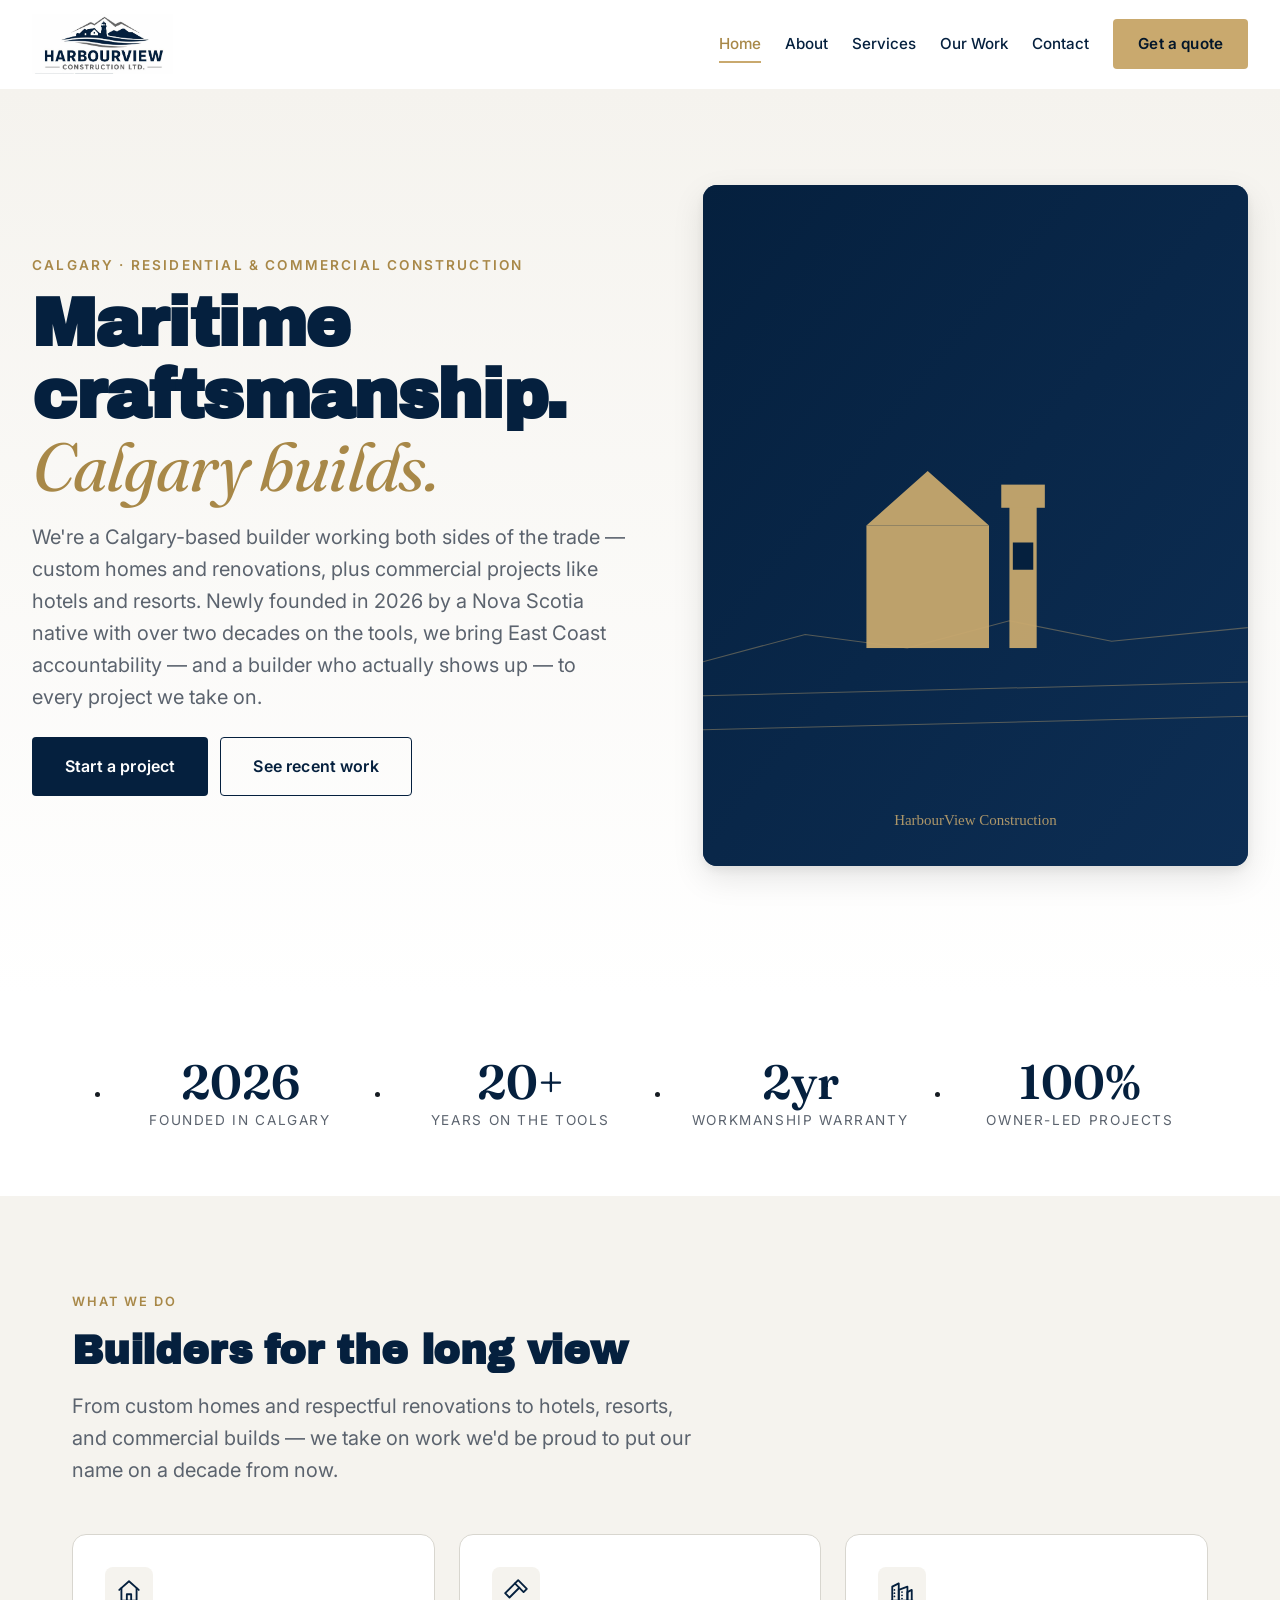
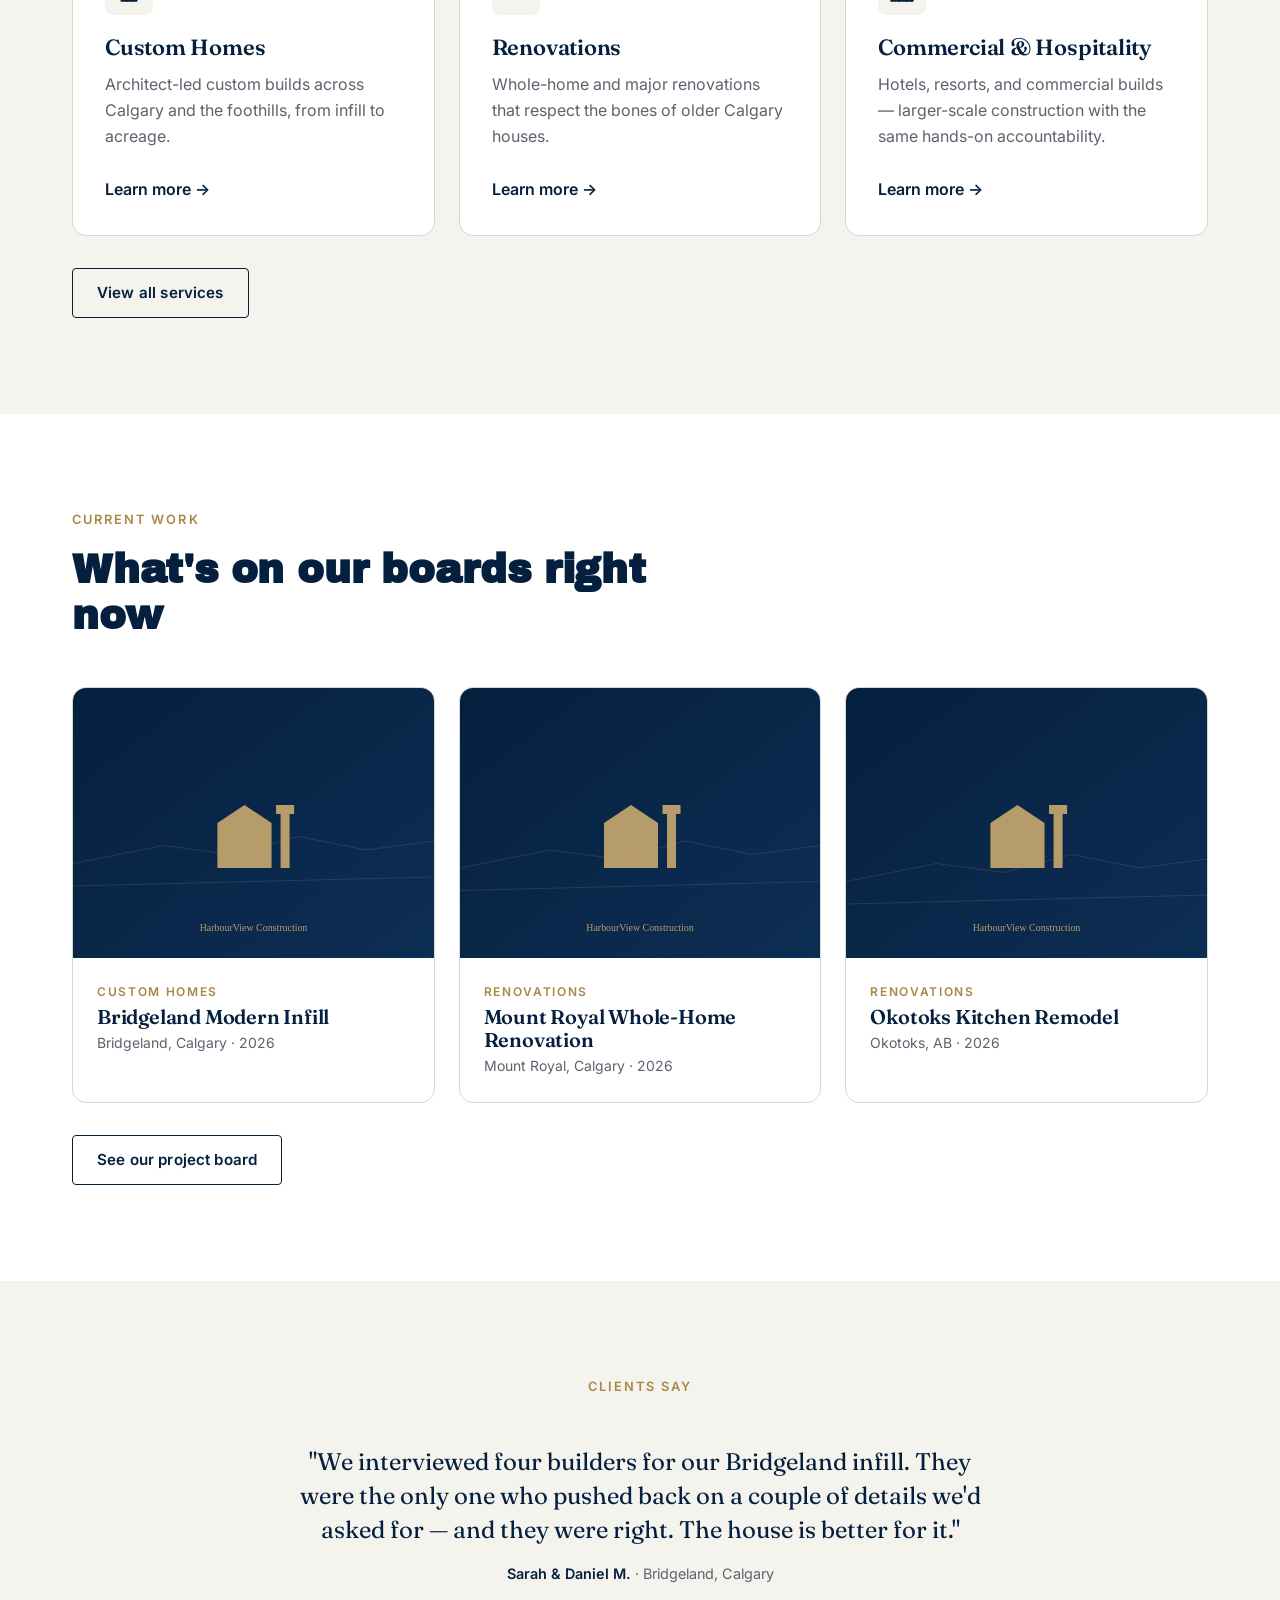
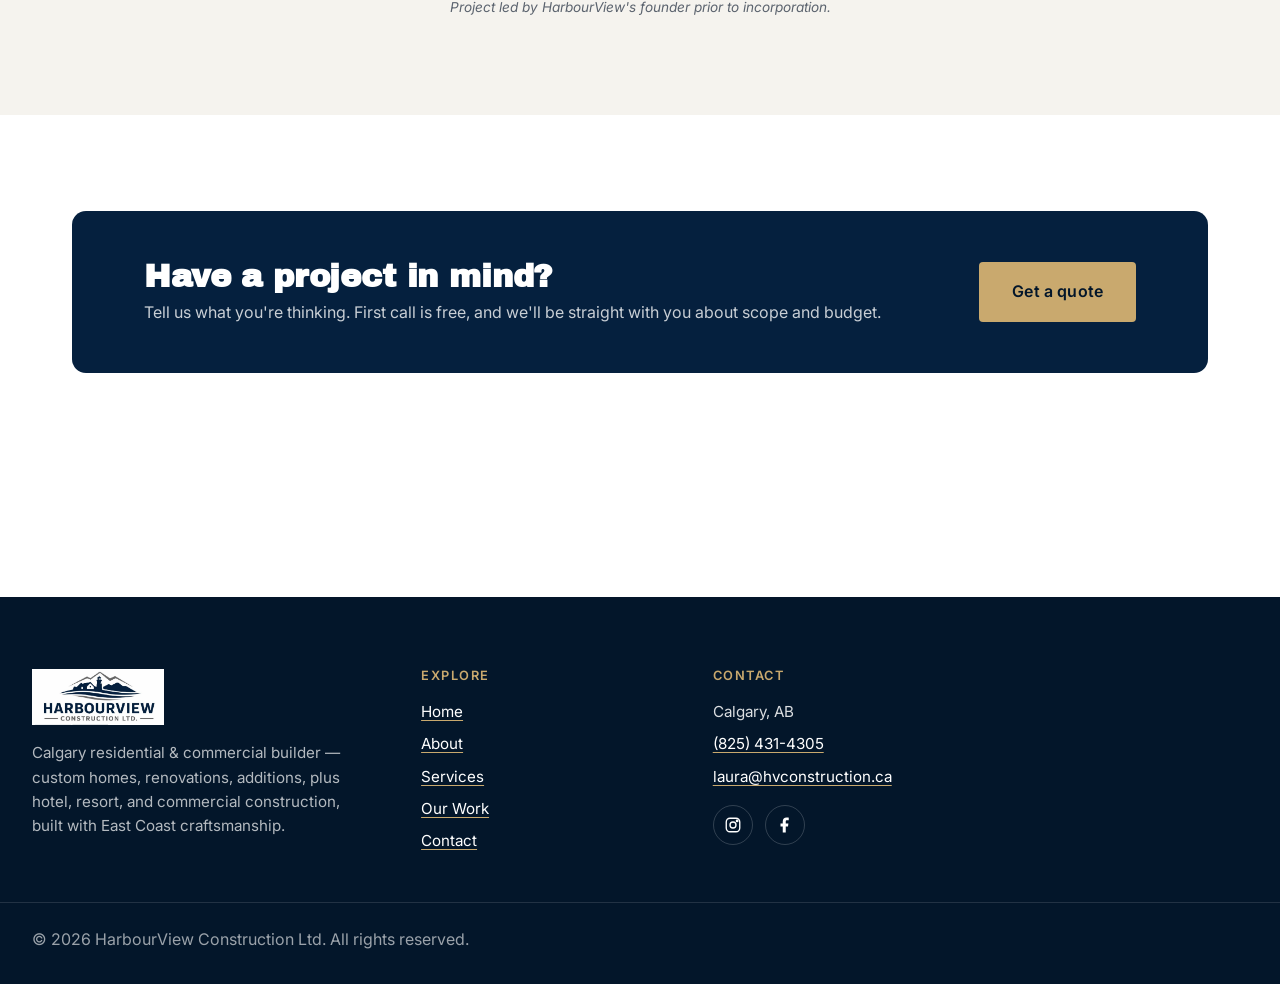
==== commit bb2cdeb1: "Content fixes" ====
--- a/index.html
+++ b/index.html
@@ -1,4 +1,4 @@
-<!doctype html><html lang="en"><head><meta charset="UTF-8"><meta name="viewport" content="width=device-width,initial-scale=1"><title>HarbourView Construction · Built to last. Built right.</title><meta name="description" content="HarbourView Construction is a Calgary residential &amp; commercial builder — custom homes, renovations, additions, plus hotel, resort, and commercial construction. Maritime craftsmanship, built to last."><meta name="theme-color" content="#05203e"><link rel="canonical" href="https://hvconstruction.ca/"><meta property="og:site_name" content="HarbourView Construction"><meta property="og:type" content="website"><meta property="og:title" content="HarbourView Construction"><meta property="og:description" content="HarbourView Construction is a Calgary residential &amp; commercial builder — custom homes, renovations, additions, plus hotel, resort, and commercial construction. Maritime craftsmanship, built to last."><meta property="og:url" content="https://hvconstruction.ca/"><meta property="og:image" content="https://hvconstruction.ca/assets/img/logo/logo.png"><meta property="og:locale" content="en_CA"><meta name="twitter:card" content="summary_large_image"><meta name="twitter:title" content="HarbourView Construction"><meta name="twitter:description" content="HarbourView Construction is a Calgary residential &amp; commercial builder — custom homes, renovations, additions, plus hotel, resort, and commercial construction. Maritime craftsmanship, built to last."><meta name="twitter:image" content="https://hvconstruction.ca/assets/img/logo/logo.png"><link rel="icon" type="image/png" href="assets/img/logo/logo.png"><link rel="apple-touch-icon" href="assets/img/logo/logo.png"><link rel="preconnect" href="https://fonts.googleapis.com"><link rel="preconnect" href="https://fonts.gstatic.com" crossorigin><link rel="preload" as="style" href="https://fonts.googleapis.com/css2?family=Fraunces:opsz,wght@9..144,400;9..144,500;9..144,600&family=Inter:wght@400;500;600;700&display=swap"><link rel="stylesheet" href="https://fonts.googleapis.com/css2?family=Fraunces:opsz,wght@9..144,400;9..144,500;9..144,600&family=Inter:wght@400;500;600;700&display=swap" media="print" onload='this.media="all"'><noscript><link rel="stylesheet" href="https://fonts.googleapis.com/css2?family=Fraunces:opsz,wght@9..144,400;9..144,500;9..144,600&family=Inter:wght@400;500;600;700&display=swap"></noscript><link rel="stylesheet" href="assets/css/main.css"><script type="application/ld+json">{
+<!doctype html><html lang="en"><head><meta charset="UTF-8"><meta name="viewport" content="width=device-width,initial-scale=1"><title>HarbourView Construction · Built to last. Built right.</title><meta name="description" content="HarbourView Construction is a Calgary residential &amp; commercial builder — custom homes, renovations, additions, plus hotel, resort, and commercial construction. Maritime craftsmanship, built to last."><meta name="theme-color" content="#05203e"><link rel="canonical" href="https://hvconstruction.ca/"><meta property="og:site_name" content="HarbourView Construction"><meta property="og:type" content="website"><meta property="og:title" content="HarbourView Construction"><meta property="og:description" content="HarbourView Construction is a Calgary residential &amp; commercial builder — custom homes, renovations, additions, plus hotel, resort, and commercial construction. Maritime craftsmanship, built to last."><meta property="og:url" content="https://hvconstruction.ca/"><meta property="og:image" content="https://hvconstruction.ca/assets/img/logo/logo.png"><meta property="og:locale" content="en_CA"><meta name="twitter:card" content="summary_large_image"><meta name="twitter:title" content="HarbourView Construction"><meta name="twitter:description" content="HarbourView Construction is a Calgary residential &amp; commercial builder — custom homes, renovations, additions, plus hotel, resort, and commercial construction. Maritime craftsmanship, built to last."><meta name="twitter:image" content="https://hvconstruction.ca/assets/img/logo/logo.png"><link rel="icon" type="image/png" href="assets/img/logo/logo.png"><link rel="apple-touch-icon" href="assets/img/logo/logo.png"><link rel="preconnect" href="https://fonts.googleapis.com"><link rel="preconnect" href="https://fonts.gstatic.com" crossorigin><link rel="preload" as="style" href="https://fonts.googleapis.com/css2?family=Archivo+Black&family=Fraunces:opsz,wght@9..144,400;9..144,500;9..144,600&family=Inter:wght@400;500;600;700&display=swap"><link rel="stylesheet" href="https://fonts.googleapis.com/css2?family=Archivo+Black&family=Fraunces:opsz,wght@9..144,400;9..144,500;9..144,600&family=Inter:wght@400;500;600;700&display=swap" media="print" onload='this.media="all"'><noscript><link rel="stylesheet" href="https://fonts.googleapis.com/css2?family=Archivo+Black&family=Fraunces:opsz,wght@9..144,400;9..144,500;9..144,600&family=Inter:wght@400;500;600;700&display=swap"></noscript><link rel="stylesheet" href="assets/css/main.css"><script type="application/ld+json">{
     "@context": "https://schema.org",
     "@type": "GeneralContractor",
     "name": "HarbourView Construction Ltd.",
--- a/assets/css/main.css
+++ b/assets/css/main.css
@@ -1 +1 @@
-﻿*,*::before,*::after{box-sizing:border-box}*{margin:0}html{text-size-adjust:100%;-webkit-font-smoothing:antialiased;scroll-behavior:smooth}@media(prefers-reduced-motion: reduce){html{scroll-behavior:auto}}body{min-height:100vh;line-height:1.6;font-family:"Inter",-apple-system,BlinkMacSystemFont,"Segoe UI",Roboto,sans-serif;font-weight:400;font-size:1rem;color:#161b22;background:#fff;text-rendering:optimizeLegibility}img,picture,video,canvas,svg{display:block;max-width:100%;height:auto}input,button,textarea,select{font:inherit;color:inherit}p,h1,h2,h3,h4,h5,h6{overflow-wrap:break-word}#root,#__next{isolation:isolate}h1,h2,h3,h4{font-family:"Fraunces","Playfair Display",Georgia,serif;font-weight:600;line-height:1.15;letter-spacing:-0.01em;color:#05203e}h1{font-size:clamp(2rem,24px + 2.5vw,3.5rem)}h2{font-size:clamp(1.625rem,21.3333333333px + 1.4583333333vw,2.5rem)}h3{font-size:clamp(1.25rem,18px + 0.625vw,1.625rem)}h4{font-size:clamp(1.125rem,17.3333333333px + 0.2083333333vw,1.25rem);font-family:"Inter",-apple-system,BlinkMacSystemFont,"Segoe UI",Roboto,sans-serif;font-weight:600}p{font-size:1rem}.lead{font-size:clamp(1.0625rem,16px + 0.3125vw,1.25rem);color:#5b636e}a{color:#05203e;text-decoration:underline;text-decoration-color:#c9a96e;text-underline-offset:3px;text-decoration-thickness:1px;transition:color 150ms cubic-bezier(0.16, 1, 0.3, 1)}a:hover{color:#a88848}a:focus-visible{outline:2px solid #c9a96e;outline-offset:2px;border-radius:2px}::selection{background:#c9a96e;color:#03162a}.skip-link{position:absolute;top:-40px;left:1rem;background:rgba(0,0,0,0);color:#fff;padding:.5rem 1rem;text-decoration:none;border-radius:4px;z-index:1100;transition:top 150ms cubic-bezier(0.16, 1, 0.3, 1)}.skip-link:focus{top:.5rem}.site-header{position:sticky;top:0;z-index:100;background:hsla(0,0%,100%,.92);backdrop-filter:saturate(140%) blur(8px);-webkit-backdrop-filter:saturate(140%) blur(8px);border-bottom:1px solid rgba(0,0,0,0);transition:border-color 240ms cubic-bezier(0.16, 1, 0.3, 1),box-shadow 240ms cubic-bezier(0.16, 1, 0.3, 1)}.site-header.is-scrolled{border-bottom-color:#d8d6cf;box-shadow:0 1px 2px rgba(0,0,0,.06),0 1px 3px rgba(0,0,0,.04)}.site-header__inner{width:100%;max-width:1440px;margin-inline:auto;padding-inline:1rem}@media(min-width: 768px){.site-header__inner{padding-inline:1.5rem}}@media(min-width: 1024px){.site-header__inner{padding-inline:2rem}}.site-header__inner{display:flex;align-items:center;justify-content:space-between;gap:1.5rem;min-height:72px;padding-block:.75rem}@media(min-width: 768px){.site-header__inner{min-height:88px}}.brand{display:inline-flex;align-items:center;text-decoration:none;color:#05203e}.brand__logo{height:48px;width:auto}@media(min-width: 768px){.brand__logo{height:60px}}.brand:hover{color:#05203e}.brand:focus-visible{outline:2px solid #c9a96e;outline-offset:2px;border-radius:4px}.nav{display:contents}@media(min-width: 1024px){.nav{display:inline-flex;align-items:center;gap:1.5rem}}.nav__list{display:none;list-style:none;padding:0;margin:0;gap:1.5rem}@media(min-width: 1024px){.nav__list{display:flex}}.nav__link{position:relative;font-size:.95rem;font-weight:500;color:#05203e;text-decoration:none;padding-block:.5rem;transition:color 150ms cubic-bezier(0.16, 1, 0.3, 1)}.nav__link::after{content:"";position:absolute;left:0;right:0;bottom:-2px;height:2px;background:#c9a96e;transform:scaleX(0);transform-origin:left;transition:transform 240ms cubic-bezier(0.16, 1, 0.3, 1)}.nav__link:hover,.nav__link.is-active{color:#a88848}.nav__link:hover::after,.nav__link.is-active::after{transform:scaleX(1)}.nav__cta{display:none}@media(min-width: 1024px){.nav__cta{display:inline-flex}}.nav-toggle{display:inline-flex;align-items:center;justify-content:center;width:44px;height:44px;background:rgba(0,0,0,0);border:1px solid #d8d6cf;border-radius:4px;cursor:pointer;color:#05203e}.nav-toggle:focus-visible{outline:2px solid #c9a96e;outline-offset:2px}@media(min-width: 1024px){.nav-toggle{display:none}}.nav-toggle svg{width:22px;height:22px}.nav-toggle__open{display:block}.nav-toggle__close{display:none}.nav-toggle[aria-expanded=true] .nav-toggle__open{display:none}.nav-toggle[aria-expanded=true] .nav-toggle__close{display:block}.mobile-nav{position:fixed;inset:0;z-index:500;background:#05203e;color:#fff;padding:3rem 1.5rem 2rem;display:flex;flex-direction:column;gap:2rem;transform:translateX(100%);transition:transform 240ms cubic-bezier(0.7, 0, 0.3, 1);overflow-y:auto}.mobile-nav.is-open{transform:translateX(0)}@media(min-width: 1024px){.mobile-nav{display:none}}.mobile-nav__header{display:flex;justify-content:space-between;align-items:center}.mobile-nav__close{background:rgba(0,0,0,0);border:1px solid hsla(0,0%,100%,.3);color:#fff;width:44px;height:44px;border-radius:4px;cursor:pointer;display:inline-flex;align-items:center;justify-content:center}.mobile-nav__close:focus-visible{outline:2px solid #c9a96e;outline-offset:2px}.mobile-nav__list{list-style:none;padding:0;margin:0;display:flex;flex-direction:column;gap:1rem}.mobile-nav__link{display:block;font-family:"Fraunces","Playfair Display",Georgia,serif;font-size:1.75rem;font-weight:600;color:#fff;text-decoration:none;padding-block:.5rem;border-bottom:1px solid hsla(0,0%,100%,.12)}.mobile-nav__link:hover,.mobile-nav__link.is-active{color:#c9a96e}.mobile-nav__link:focus-visible{outline:2px solid #c9a96e;outline-offset:2px;border-radius:4px}.mobile-nav__contact{margin-top:auto;padding-top:1.5rem;border-top:1px solid hsla(0,0%,100%,.16);color:hsla(0,0%,100%,.85);font-size:.95rem}.mobile-nav__contact a{color:#fff}body.is-nav-open{overflow:hidden}.site-footer{background:#03162a;color:hsla(0,0%,100%,.86);padding-block:4.5rem 2rem;margin-top:8rem}.site-footer a{color:#fff;text-decoration-color:#c9a96e}.site-footer a:hover{color:#c9a96e}.footer-grid{width:100%;max-width:1440px;margin-inline:auto;padding-inline:1rem}@media(min-width: 768px){.footer-grid{padding-inline:1.5rem}}@media(min-width: 1024px){.footer-grid{padding-inline:2rem}}.footer-grid{display:grid;gap:3rem}@media(min-width: 768px){.footer-grid{grid-template-columns:1.4fr 1fr 1fr 1fr}}.footer-col__title{font-family:"Inter",-apple-system,BlinkMacSystemFont,"Segoe UI",Roboto,sans-serif;font-size:.8rem;font-weight:600;text-transform:uppercase;letter-spacing:.12em;color:#c9a96e;margin-bottom:1rem}.footer-col__list{list-style:none;padding:0;margin:0;display:flex;flex-direction:column;gap:.5rem}.footer-col p,.footer-col li{font-size:.95rem}.footer-brand__logo{height:56px;margin-bottom:1rem}.footer-brand p{color:hsla(0,0%,100%,.7);max-width:32ch}.footer-meta{width:100%;max-width:1440px;margin-inline:auto;padding-inline:1rem}@media(min-width: 768px){.footer-meta{padding-inline:1.5rem}}@media(min-width: 1024px){.footer-meta{padding-inline:2rem}}.footer-meta{margin-top:3rem;padding-top:1.5rem;border-top:1px solid hsla(0,0%,100%,.12);display:flex;flex-direction:column;gap:.75rem;font-size:.85rem;color:hsla(0,0%,100%,.6)}@media(min-width: 768px){.footer-meta{flex-direction:row;justify-content:space-between}}.social-links{display:flex;gap:.75rem;list-style:none;padding:0;margin:0}.social-links a{display:inline-flex;align-items:center;justify-content:center;width:40px;height:40px;border:1px solid hsla(0,0%,100%,.18);border-radius:50%;text-decoration:none;transition:all 150ms cubic-bezier(0.16, 1, 0.3, 1)}.social-links a:hover{background:#c9a96e;border-color:#c9a96e;color:#03162a}.social-links svg{width:18px;height:18px}.btn{display:inline-flex;align-items:center;justify-content:center;gap:.5rem;padding:.75rem 1.5rem;font-family:"Inter",-apple-system,BlinkMacSystemFont,"Segoe UI",Roboto,sans-serif;font-size:.95rem;font-weight:600;letter-spacing:.01em;text-decoration:none;border:1px solid rgba(0,0,0,0);border-radius:4px;cursor:pointer;transition:all 150ms cubic-bezier(0.16, 1, 0.3, 1);white-space:nowrap}.btn:focus-visible{outline:2px solid #c9a96e;outline-offset:2px}.btn--primary{background:#05203e;color:#fff}.btn--primary:hover{background:#0d2e54;color:#fff}.btn--accent{background:#c9a96e;color:#03162a}.btn--accent:hover{background:#a88848;color:#fff}.btn--outline{background:rgba(0,0,0,0);color:#05203e;border-color:#05203e}.btn--outline:hover{background:#05203e;color:#fff}.btn--ghost{background:rgba(0,0,0,0);color:#05203e}.btn--ghost:hover{color:#a88848}.btn--lg{padding:1rem 2rem;font-size:1rem}.btn svg{width:16px;height:16px;transition:transform 150ms cubic-bezier(0.16, 1, 0.3, 1)}.btn:hover svg.icon-arrow{transform:translateX(2px)}.section{padding-block:4.5rem}@media(min-width: 768px){.section{padding-block:6rem}}.section--tight{padding-block:3rem}.section--sand{background:#f5f3ee}.section--navy{background:#05203e;color:hsla(0,0%,100%,.92)}.section--navy h1,.section--navy h2,.section--navy h3,.section--navy h4{color:#fff}.section--navy a{color:#fff;text-decoration-color:#c9a96e}.section--navy a:hover{color:#c9a96e}.container{width:100%;max-width:1200px;margin-inline:auto;padding-inline:1rem}@media(min-width: 768px){.container{padding-inline:1.5rem}}@media(min-width: 1024px){.container{padding-inline:2rem}}.container--wide{width:100%;max-width:1440px;margin-inline:auto;padding-inline:1rem}@media(min-width: 768px){.container--wide{padding-inline:1.5rem}}@media(min-width: 1024px){.container--wide{padding-inline:2rem}}.container--narrow{width:100%;max-width:760px;margin-inline:auto;padding-inline:1rem}@media(min-width: 768px){.container--narrow{padding-inline:1.5rem}}@media(min-width: 1024px){.container--narrow{padding-inline:2rem}}.section-header{display:flex;flex-direction:column;gap:1rem;max-width:64ch;margin-bottom:3rem}.section-header__eyebrow{font-family:"Inter",-apple-system,BlinkMacSystemFont,"Segoe UI",Roboto,sans-serif;font-size:.8rem;font-weight:600;text-transform:uppercase;letter-spacing:.16em;color:#a88848}.section-header__title{margin:0}.section-header__lead{color:#5b636e}.section-header--center{margin-inline:auto;text-align:center;align-items:center}.card{display:flex;flex-direction:column;background:#fff;border:1px solid #d8d6cf;border-radius:14px;overflow:hidden;transition:transform 240ms cubic-bezier(0.16, 1, 0.3, 1),box-shadow 240ms cubic-bezier(0.16, 1, 0.3, 1),border-color 240ms cubic-bezier(0.16, 1, 0.3, 1)}.card:hover{transform:translateY(-2px);box-shadow:0 4px 12px rgba(0,0,0,.08),0 2px 4px rgba(0,0,0,.04);border-color:#c9a96e}.card__media{aspect-ratio:4/3;background:#ebe7dd;overflow:hidden}.card__media img,.card__media svg{width:100%;height:100%;object-fit:cover}.card__body{padding:1.5rem;display:flex;flex-direction:column;gap:.5rem;flex:1}.card__eyebrow{font-size:.75rem;text-transform:uppercase;letter-spacing:.14em;color:#a88848;font-weight:600}.card__title{font-family:"Fraunces","Playfair Display",Georgia,serif;font-size:1.25rem;margin:0}.card__meta{color:#5b636e;font-size:.875rem}.card__summary{color:#5b636e;font-size:.95rem;margin-top:.5rem}.card__cta{margin-top:auto;padding-top:1rem;font-weight:600;color:#05203e;text-decoration:none;display:inline-flex;align-items:center;gap:.25rem}.card__cta::after{content:"→";transition:transform 150ms cubic-bezier(0.16, 1, 0.3, 1)}.card:hover .card__cta::after{transform:translateX(3px)}.card-grid{display:grid;gap:1.5rem;grid-template-columns:1fr}@media(min-width: 768px){.card-grid{grid-template-columns:repeat(2, 1fr)}}@media(min-width: 1024px){.card-grid{grid-template-columns:repeat(3, 1fr)}}.service-tile{background:#fff;border:1px solid #d8d6cf;border-radius:14px;padding:2rem;display:flex;flex-direction:column;gap:.75rem;transition:border-color 240ms cubic-bezier(0.16, 1, 0.3, 1),transform 240ms cubic-bezier(0.16, 1, 0.3, 1)}.service-tile:hover{border-color:#c9a96e;transform:translateY(-2px)}.service-tile__icon{width:48px;height:48px;display:inline-flex;align-items:center;justify-content:center;background:#f5f3ee;color:#05203e;border-radius:8px;margin-bottom:.5rem}.service-tile__icon svg{width:26px;height:26px}.service-tile__title{font-family:"Fraunces","Playfair Display",Georgia,serif;font-size:1.375rem}.service-tile__summary{color:#5b636e}.service-tile__list{list-style:none;padding:0;margin-top:.75rem;display:flex;flex-direction:column;gap:.25rem;font-size:.95rem}.service-tile__list li{padding-left:1rem;position:relative}.service-tile__list li::before{content:"";position:absolute;left:0;top:.6em;width:6px;height:6px;background:#c9a96e;border-radius:50%}.quote__text{font-family:"Fraunces","Playfair Display",Georgia,serif;font-size:clamp(1.125rem,16px + 0.625vw,1.5rem);line-height:1.4;color:#05203e}.quote__author{margin-top:1rem;font-size:.9rem;color:#5b636e}.quote__author strong{color:#05203e;font-weight:600}.filters{display:flex;flex-wrap:wrap;gap:.5rem;margin-bottom:2rem}.filter-chip{background:rgba(0,0,0,0);border:1px solid #d8d6cf;color:#05203e;padding:.25rem 1rem;border-radius:999px;font-size:.9rem;font-weight:500;cursor:pointer;transition:all 150ms cubic-bezier(0.16, 1, 0.3, 1)}.filter-chip:hover{border-color:#05203e}.filter-chip.is-active{background:#05203e;color:#fff;border-color:#05203e}.filter-chip:focus-visible{outline:2px solid #c9a96e;outline-offset:2px}.form{display:grid;gap:1rem;max-width:640px}.field{display:flex;flex-direction:column;gap:.25rem}.field__label{font-size:.875rem;font-weight:600;color:#05203e}.field__hint{font-size:.8rem;color:#5b636e}.field__input,.field__textarea,.field__select{padding:.75rem 1rem;border:1px solid #d8d6cf;border-radius:4px;background:#fff;transition:border-color 150ms cubic-bezier(0.16, 1, 0.3, 1),box-shadow 150ms cubic-bezier(0.16, 1, 0.3, 1)}.field__input:focus,.field__textarea:focus,.field__select:focus{outline:none;border-color:#05203e;box-shadow:0 0 0 3px rgba(201,169,110,.35)}.field__textarea{resize:vertical;min-height:120px}.form-row{display:grid;gap:1rem}@media(min-width: 768px){.form-row{grid-template-columns:1fr 1fr}}.hero{position:relative;padding-block:4.5rem 6rem;background:linear-gradient(180deg, #f5f3ee 0%, #ffffff 100%);overflow:hidden}@media(min-width: 768px){.hero{padding-block:6rem 8rem}}.hero__inner{width:100%;max-width:1440px;margin-inline:auto;padding-inline:1rem}@media(min-width: 768px){.hero__inner{padding-inline:1.5rem}}@media(min-width: 1024px){.hero__inner{padding-inline:2rem}}.hero__inner{display:grid;gap:3rem;align-items:center}@media(min-width: 1024px){.hero__inner{grid-template-columns:1.1fr 1fr;gap:4.5rem}}.hero__eyebrow{font-size:.85rem;font-weight:600;text-transform:uppercase;letter-spacing:.16em;color:#a88848;margin-bottom:.75rem}.hero__title{font-size:clamp(2.25rem,25.3333333333px + 3.3333333333vw,4.25rem);line-height:1.05;letter-spacing:-0.02em}.hero__title em{font-style:italic;color:#a88848;font-weight:400}.hero__lead{margin-top:1rem;max-width:52ch}.hero__actions{display:flex;flex-wrap:wrap;gap:.75rem;margin-top:1.5rem}.hero__media{border-radius:14px;overflow:hidden;aspect-ratio:4/5;background:#0d2e54;box-shadow:0 12px 32px rgba(0,0,0,.1),0 4px 8px rgba(0,0,0,.06)}@media(min-width: 1024px){.hero__media{aspect-ratio:4/5}}.stats{display:grid;gap:1.5rem;grid-template-columns:repeat(2, 1fr)}@media(min-width: 768px){.stats{grid-template-columns:repeat(4, 1fr)}}.stats__item{text-align:center;padding:1rem}.stats__value{font-family:"Fraunces","Playfair Display",Georgia,serif;font-size:clamp(2rem,26.6666666667px + 1.6666666667vw,3rem);font-weight:600;color:#05203e;line-height:1}.stats__label{margin-top:.25rem;font-size:.85rem;text-transform:uppercase;letter-spacing:.12em;color:#5b636e}.cta-strip{background:#05203e;color:#fff;border-radius:14px;padding:3rem;display:flex;flex-direction:column;gap:1rem}@media(min-width: 768px){.cta-strip{flex-direction:row;align-items:center;justify-content:space-between;padding:3rem 4.5rem}}.cta-strip h2{color:#fff;font-size:clamp(1.5rem,21.3333333333px + 0.8333333333vw,2rem);margin:0}.cta-strip p{color:hsla(0,0%,100%,.78);margin-top:.25rem}.page-hero{background:#f5f3ee;padding-block:4.5rem 3rem;border-bottom:1px solid #d8d6cf}.page-hero__inner{width:100%;max-width:1440px;margin-inline:auto;padding-inline:1rem}@media(min-width: 768px){.page-hero__inner{padding-inline:1.5rem}}@media(min-width: 1024px){.page-hero__inner{padding-inline:2rem}}.page-hero__eyebrow{font-size:.85rem;font-weight:600;text-transform:uppercase;letter-spacing:.16em;color:#a88848;margin-bottom:.75rem}.page-hero__title{font-size:clamp(2.25rem,28px + 2.5vw,3.75rem);margin:0}.page-hero__lead{margin-top:1rem;max-width:60ch}.two-col{display:grid;gap:3rem}@media(min-width: 768px){.two-col{grid-template-columns:1fr 1fr;gap:4.5rem;align-items:center}}.two-col__media{border-radius:14px;overflow:hidden;aspect-ratio:4/3;background:#0d2e54}.two-col h2{margin-bottom:1rem}.two-col p+p{margin-top:1rem}.gallery{display:grid;gap:1.5rem;grid-template-columns:1fr}@media(min-width: 480px){.gallery{grid-template-columns:repeat(2, 1fr)}}@media(min-width: 1024px){.gallery{grid-template-columns:repeat(3, 1fr)}}.gallery-item{display:flex;flex-direction:column;background:#fff;border-radius:14px;overflow:hidden;border:1px solid #d8d6cf;transition:all 240ms cubic-bezier(0.16, 1, 0.3, 1)}.gallery-item.is-hidden{display:none}.gallery-item:hover{transform:translateY(-2px);box-shadow:0 4px 12px rgba(0,0,0,.08),0 2px 4px rgba(0,0,0,.04);border-color:#c9a96e}.gallery-item__media{aspect-ratio:4/3;overflow:hidden}.gallery-item__media img,.gallery-item__media svg{width:100%;height:100%;object-fit:cover}.gallery-item__body{padding:1.5rem;display:flex;flex-direction:column;gap:.25rem}.gallery-item__category{font-size:.75rem;text-transform:uppercase;letter-spacing:.14em;font-weight:600;color:#a88848}.gallery-item__title{font-family:"Fraunces","Playfair Display",Georgia,serif;font-size:1.25rem;margin:0}.gallery-item__meta{color:#5b636e;font-size:.875rem}.contact-block{display:grid;gap:1rem}.contact-block__row{display:flex;align-items:flex-start;gap:1rem}.contact-block__row svg{flex-shrink:0;width:22px;height:22px;color:#a88848;margin-top:2px}.contact-block__row a{font-weight:500}.contact-block__label{font-size:.75rem;text-transform:uppercase;letter-spacing:.14em;color:#5b636e;margin-bottom:2px}.notfound{text-align:center;padding-block:8rem}.notfound__code{font-family:"Fraunces","Playfair Display",Georgia,serif;font-size:clamp(5rem,18vw,12rem);line-height:1;color:#c9a96e;margin-bottom:1rem}
+﻿*,*::before,*::after{box-sizing:border-box}*{margin:0}html{text-size-adjust:100%;-webkit-font-smoothing:antialiased;scroll-behavior:smooth}@media(prefers-reduced-motion: reduce){html{scroll-behavior:auto}}body{min-height:100vh;line-height:1.6;font-family:"Inter",-apple-system,BlinkMacSystemFont,"Segoe UI",Roboto,sans-serif;font-weight:400;font-size:1rem;color:#161b22;background:#fff;text-rendering:optimizeLegibility}img,picture,video,canvas,svg{display:block;max-width:100%;height:auto}input,button,textarea,select{font:inherit;color:inherit}p,h1,h2,h3,h4,h5,h6{overflow-wrap:break-word}#root,#__next{isolation:isolate}h1,h2,h3,h4{font-family:"Fraunces","Playfair Display",Georgia,serif;font-weight:600;line-height:1.15;letter-spacing:-0.01em;color:#05203e}h1,h2{font-family:"Archivo Black","Arial Black","Helvetica Neue",Impact,sans-serif;letter-spacing:-0.005em}h1{font-size:clamp(2rem,24px + 2.5vw,3.5rem)}h2{font-size:clamp(1.625rem,21.3333333333px + 1.4583333333vw,2.5rem)}h3{font-size:clamp(1.25rem,18px + 0.625vw,1.625rem)}h4{font-size:clamp(1.125rem,17.3333333333px + 0.2083333333vw,1.25rem);font-family:"Inter",-apple-system,BlinkMacSystemFont,"Segoe UI",Roboto,sans-serif;font-weight:600}p{font-size:1rem}.lead{font-size:clamp(1.0625rem,16px + 0.3125vw,1.25rem);color:#5b636e}a{color:#05203e;text-decoration:underline;text-decoration-color:#c9a96e;text-underline-offset:3px;text-decoration-thickness:1px;transition:color 150ms cubic-bezier(0.16, 1, 0.3, 1)}a:hover{color:#a88848}a:focus-visible{outline:2px solid #c9a96e;outline-offset:2px;border-radius:2px}::selection{background:#c9a96e;color:#03162a}.skip-link{position:absolute;top:-40px;left:1rem;background:rgba(0,0,0,0);color:#fff;padding:.5rem 1rem;text-decoration:none;border-radius:4px;z-index:1100;transition:top 150ms cubic-bezier(0.16, 1, 0.3, 1)}.skip-link:focus{top:.5rem}.site-header{position:sticky;top:0;z-index:100;background:hsla(0,0%,100%,.92);backdrop-filter:saturate(140%) blur(8px);-webkit-backdrop-filter:saturate(140%) blur(8px);border-bottom:1px solid rgba(0,0,0,0);transition:border-color 240ms cubic-bezier(0.16, 1, 0.3, 1),box-shadow 240ms cubic-bezier(0.16, 1, 0.3, 1)}.site-header.is-scrolled{border-bottom-color:#d8d6cf;box-shadow:0 1px 2px rgba(0,0,0,.06),0 1px 3px rgba(0,0,0,.04)}.site-header__inner{width:100%;max-width:1440px;margin-inline:auto;padding-inline:1rem}@media(min-width: 768px){.site-header__inner{padding-inline:1.5rem}}@media(min-width: 1024px){.site-header__inner{padding-inline:2rem}}.site-header__inner{display:flex;align-items:center;justify-content:space-between;gap:1.5rem;min-height:72px;padding-block:.75rem}@media(min-width: 768px){.site-header__inner{min-height:88px}}.brand{display:inline-flex;align-items:center;text-decoration:none;color:#05203e}.brand__logo{height:48px;width:auto}@media(min-width: 768px){.brand__logo{height:60px}}.brand:hover{color:#05203e}.brand:focus-visible{outline:2px solid #c9a96e;outline-offset:2px;border-radius:4px}.nav{display:contents}@media(min-width: 1024px){.nav{display:inline-flex;align-items:center;gap:1.5rem}}.nav__list{display:none;list-style:none;padding:0;margin:0;gap:1.5rem}@media(min-width: 1024px){.nav__list{display:flex}}.nav__link{position:relative;font-size:.95rem;font-weight:500;color:#05203e;text-decoration:none;padding-block:.5rem;transition:color 150ms cubic-bezier(0.16, 1, 0.3, 1)}.nav__link::after{content:"";position:absolute;left:0;right:0;bottom:-2px;height:2px;background:#c9a96e;transform:scaleX(0);transform-origin:left;transition:transform 240ms cubic-bezier(0.16, 1, 0.3, 1)}.nav__link:hover,.nav__link.is-active{color:#a88848}.nav__link:hover::after,.nav__link.is-active::after{transform:scaleX(1)}.nav__cta{display:none}@media(min-width: 1024px){.nav__cta{display:inline-flex}}.nav-toggle{display:inline-flex;align-items:center;justify-content:center;width:44px;height:44px;background:rgba(0,0,0,0);border:1px solid #d8d6cf;border-radius:4px;cursor:pointer;color:#05203e}.nav-toggle:focus-visible{outline:2px solid #c9a96e;outline-offset:2px}@media(min-width: 1024px){.nav-toggle{display:none}}.nav-toggle svg{width:22px;height:22px}.nav-toggle__open{display:block}.nav-toggle__close{display:none}.nav-toggle[aria-expanded=true] .nav-toggle__open{display:none}.nav-toggle[aria-expanded=true] .nav-toggle__close{display:block}.mobile-nav{position:fixed;inset:0;z-index:500;background:#05203e;color:#fff;padding:3rem 1.5rem 2rem;display:flex;flex-direction:column;gap:2rem;transform:translateX(100%);transition:transform 240ms cubic-bezier(0.7, 0, 0.3, 1);overflow-y:auto}.mobile-nav.is-open{transform:translateX(0)}@media(min-width: 1024px){.mobile-nav{display:none}}.mobile-nav__header{display:flex;justify-content:space-between;align-items:center}.mobile-nav__close{background:rgba(0,0,0,0);border:1px solid hsla(0,0%,100%,.3);color:#fff;width:44px;height:44px;border-radius:4px;cursor:pointer;display:inline-flex;align-items:center;justify-content:center}.mobile-nav__close:focus-visible{outline:2px solid #c9a96e;outline-offset:2px}.mobile-nav__list{list-style:none;padding:0;margin:0;display:flex;flex-direction:column;gap:1rem}.mobile-nav__link{display:block;font-family:"Fraunces","Playfair Display",Georgia,serif;font-size:1.75rem;font-weight:600;color:#fff;text-decoration:none;padding-block:.5rem;border-bottom:1px solid hsla(0,0%,100%,.12)}.mobile-nav__link:hover,.mobile-nav__link.is-active{color:#c9a96e}.mobile-nav__link:focus-visible{outline:2px solid #c9a96e;outline-offset:2px;border-radius:4px}.mobile-nav__contact{margin-top:auto;padding-top:1.5rem;border-top:1px solid hsla(0,0%,100%,.16);color:hsla(0,0%,100%,.85);font-size:.95rem}.mobile-nav__contact a{color:#fff}body.is-nav-open{overflow:hidden}.site-footer{background:#03162a;color:hsla(0,0%,100%,.86);padding-block:4.5rem 2rem;margin-top:8rem}.site-footer a{color:#fff;text-decoration-color:#c9a96e}.site-footer a:hover{color:#c9a96e}.footer-grid{width:100%;max-width:1440px;margin-inline:auto;padding-inline:1rem}@media(min-width: 768px){.footer-grid{padding-inline:1.5rem}}@media(min-width: 1024px){.footer-grid{padding-inline:2rem}}.footer-grid{display:grid;gap:3rem}@media(min-width: 768px){.footer-grid{grid-template-columns:1.4fr 1fr 1fr 1fr}}.footer-col__title{font-family:"Inter",-apple-system,BlinkMacSystemFont,"Segoe UI",Roboto,sans-serif;font-size:.8rem;font-weight:600;text-transform:uppercase;letter-spacing:.12em;color:#c9a96e;margin-bottom:1rem}.footer-col__list{list-style:none;padding:0;margin:0;display:flex;flex-direction:column;gap:.5rem}.footer-col p,.footer-col li{font-size:.95rem}.footer-brand__logo{height:56px;margin-bottom:1rem}.footer-brand p{color:hsla(0,0%,100%,.7);max-width:32ch}.footer-meta{width:100%;max-width:1440px;margin-inline:auto;padding-inline:1rem}@media(min-width: 768px){.footer-meta{padding-inline:1.5rem}}@media(min-width: 1024px){.footer-meta{padding-inline:2rem}}.footer-meta{margin-top:3rem;padding-top:1.5rem;border-top:1px solid hsla(0,0%,100%,.12);display:flex;flex-direction:column;gap:.75rem;font-size:.85rem;color:hsla(0,0%,100%,.6)}@media(min-width: 768px){.footer-meta{flex-direction:row;justify-content:space-between}}.social-links{display:flex;gap:.75rem;list-style:none;padding:0;margin:0}.social-links a{display:inline-flex;align-items:center;justify-content:center;width:40px;height:40px;border:1px solid hsla(0,0%,100%,.18);border-radius:50%;text-decoration:none;transition:all 150ms cubic-bezier(0.16, 1, 0.3, 1)}.social-links a:hover{background:#c9a96e;border-color:#c9a96e;color:#03162a}.social-links svg{width:18px;height:18px}.btn{display:inline-flex;align-items:center;justify-content:center;gap:.5rem;padding:.75rem 1.5rem;font-family:"Inter",-apple-system,BlinkMacSystemFont,"Segoe UI",Roboto,sans-serif;font-size:.95rem;font-weight:600;letter-spacing:.01em;text-decoration:none;border:1px solid rgba(0,0,0,0);border-radius:4px;cursor:pointer;transition:all 150ms cubic-bezier(0.16, 1, 0.3, 1);white-space:nowrap}.btn:focus-visible{outline:2px solid #c9a96e;outline-offset:2px}.btn--primary{background:#05203e;color:#fff}.btn--primary:hover{background:#0d2e54;color:#fff}.btn--accent{background:#c9a96e;color:#03162a}.btn--accent:hover{background:#a88848;color:#fff}.btn--outline{background:rgba(0,0,0,0);color:#05203e;border-color:#05203e}.btn--outline:hover{background:#05203e;color:#fff}.btn--ghost{background:rgba(0,0,0,0);color:#05203e}.btn--ghost:hover{color:#a88848}.btn--lg{padding:1rem 2rem;font-size:1rem}.btn svg{width:16px;height:16px;transition:transform 150ms cubic-bezier(0.16, 1, 0.3, 1)}.btn:hover svg.icon-arrow{transform:translateX(2px)}.section{padding-block:4.5rem}@media(min-width: 768px){.section{padding-block:6rem}}.section--tight{padding-block:3rem}.section--sand{background:#f5f3ee}.section--navy{background:#05203e;color:hsla(0,0%,100%,.92)}.section--navy h1,.section--navy h2,.section--navy h3,.section--navy h4{color:#fff}.section--navy a{color:#fff;text-decoration-color:#c9a96e}.section--navy a:hover{color:#c9a96e}.container{width:100%;max-width:1200px;margin-inline:auto;padding-inline:1rem}@media(min-width: 768px){.container{padding-inline:1.5rem}}@media(min-width: 1024px){.container{padding-inline:2rem}}.container--wide{width:100%;max-width:1440px;margin-inline:auto;padding-inline:1rem}@media(min-width: 768px){.container--wide{padding-inline:1.5rem}}@media(min-width: 1024px){.container--wide{padding-inline:2rem}}.container--narrow{width:100%;max-width:760px;margin-inline:auto;padding-inline:1rem}@media(min-width: 768px){.container--narrow{padding-inline:1.5rem}}@media(min-width: 1024px){.container--narrow{padding-inline:2rem}}.section-header{display:flex;flex-direction:column;gap:1rem;max-width:64ch;margin-bottom:3rem}.section-header__eyebrow{font-family:"Inter",-apple-system,BlinkMacSystemFont,"Segoe UI",Roboto,sans-serif;font-size:.8rem;font-weight:600;text-transform:uppercase;letter-spacing:.16em;color:#a88848}.section-header__title{margin:0}.section-header__lead{color:#5b636e}.section-header--center{margin-inline:auto;text-align:center;align-items:center}.card{display:flex;flex-direction:column;background:#fff;border:1px solid #d8d6cf;border-radius:14px;overflow:hidden;transition:transform 240ms cubic-bezier(0.16, 1, 0.3, 1),box-shadow 240ms cubic-bezier(0.16, 1, 0.3, 1),border-color 240ms cubic-bezier(0.16, 1, 0.3, 1)}.card:hover{transform:translateY(-2px);box-shadow:0 4px 12px rgba(0,0,0,.08),0 2px 4px rgba(0,0,0,.04);border-color:#c9a96e}.card__media{aspect-ratio:4/3;background:#ebe7dd;overflow:hidden}.card__media img,.card__media svg{width:100%;height:100%;object-fit:cover}.card__body{padding:1.5rem;display:flex;flex-direction:column;gap:.5rem;flex:1}.card__eyebrow{font-size:.75rem;text-transform:uppercase;letter-spacing:.14em;color:#a88848;font-weight:600}.card__title{font-family:"Fraunces","Playfair Display",Georgia,serif;font-size:1.25rem;margin:0}.card__meta{color:#5b636e;font-size:.875rem}.card__summary{color:#5b636e;font-size:.95rem;margin-top:.5rem}.card__cta{margin-top:auto;padding-top:1rem;font-weight:600;color:#05203e;text-decoration:none;display:inline-flex;align-items:center;gap:.25rem}.card__cta::after{content:"→";transition:transform 150ms cubic-bezier(0.16, 1, 0.3, 1)}.card:hover .card__cta::after{transform:translateX(3px)}.card-grid{display:grid;gap:1.5rem;grid-template-columns:1fr}@media(min-width: 768px){.card-grid{grid-template-columns:repeat(2, 1fr)}}@media(min-width: 1024px){.card-grid{grid-template-columns:repeat(3, 1fr)}}.service-tile{background:#fff;border:1px solid #d8d6cf;border-radius:14px;padding:2rem;display:flex;flex-direction:column;gap:.75rem;transition:border-color 240ms cubic-bezier(0.16, 1, 0.3, 1),transform 240ms cubic-bezier(0.16, 1, 0.3, 1)}.service-tile:hover{border-color:#c9a96e;transform:translateY(-2px)}.service-tile__icon{width:48px;height:48px;display:inline-flex;align-items:center;justify-content:center;background:#f5f3ee;color:#05203e;border-radius:8px;margin-bottom:.5rem}.service-tile__icon svg{width:26px;height:26px}.service-tile__title{font-family:"Fraunces","Playfair Display",Georgia,serif;font-size:1.375rem}.service-tile__summary{color:#5b636e}.service-tile__list{list-style:none;padding:0;margin-top:.75rem;display:flex;flex-direction:column;gap:.25rem;font-size:.95rem}.service-tile__list li{padding-left:1rem;position:relative}.service-tile__list li::before{content:"";position:absolute;left:0;top:.6em;width:6px;height:6px;background:#c9a96e;border-radius:50%}.quote__text{font-family:"Fraunces","Playfair Display",Georgia,serif;font-size:clamp(1.125rem,16px + 0.625vw,1.5rem);line-height:1.4;color:#05203e}.quote__author{margin-top:1rem;font-size:.9rem;color:#5b636e}.quote__author strong{color:#05203e;font-weight:600}.filters{display:flex;flex-wrap:wrap;gap:.5rem;margin-bottom:2rem}.filter-chip{background:rgba(0,0,0,0);border:1px solid #d8d6cf;color:#05203e;padding:.25rem 1rem;border-radius:999px;font-size:.9rem;font-weight:500;cursor:pointer;transition:all 150ms cubic-bezier(0.16, 1, 0.3, 1)}.filter-chip:hover{border-color:#05203e}.filter-chip.is-active{background:#05203e;color:#fff;border-color:#05203e}.filter-chip:focus-visible{outline:2px solid #c9a96e;outline-offset:2px}.form{display:grid;gap:1rem;max-width:640px}.field{display:flex;flex-direction:column;gap:.25rem}.field__label{font-size:.875rem;font-weight:600;color:#05203e}.field__hint{font-size:.8rem;color:#5b636e}.field__input,.field__textarea,.field__select{padding:.75rem 1rem;border:1px solid #d8d6cf;border-radius:4px;background:#fff;transition:border-color 150ms cubic-bezier(0.16, 1, 0.3, 1),box-shadow 150ms cubic-bezier(0.16, 1, 0.3, 1)}.field__input:focus,.field__textarea:focus,.field__select:focus{outline:none;border-color:#05203e;box-shadow:0 0 0 3px rgba(201,169,110,.35)}.field__textarea{resize:vertical;min-height:120px}.form-row{display:grid;gap:1rem}@media(min-width: 768px){.form-row{grid-template-columns:1fr 1fr}}.hero{position:relative;padding-block:4.5rem 6rem;background:linear-gradient(180deg, #f5f3ee 0%, #ffffff 100%);overflow:hidden}@media(min-width: 768px){.hero{padding-block:6rem 8rem}}.hero__inner{width:100%;max-width:1440px;margin-inline:auto;padding-inline:1rem}@media(min-width: 768px){.hero__inner{padding-inline:1.5rem}}@media(min-width: 1024px){.hero__inner{padding-inline:2rem}}.hero__inner{display:grid;gap:3rem;align-items:center}@media(min-width: 1024px){.hero__inner{grid-template-columns:1.1fr 1fr;gap:4.5rem}}.hero__eyebrow{font-size:.85rem;font-weight:600;text-transform:uppercase;letter-spacing:.16em;color:#a88848;margin-bottom:.75rem}.hero__title{font-size:clamp(2.25rem,25.3333333333px + 3.3333333333vw,4.25rem);line-height:1.05;letter-spacing:-0.02em}.hero__title em{font-family:"Fraunces","Playfair Display",Georgia,serif;font-style:italic;color:#a88848;font-weight:400}.hero__lead{margin-top:1rem;max-width:52ch}.hero__actions{display:flex;flex-wrap:wrap;gap:.75rem;margin-top:1.5rem}.hero__media{border-radius:14px;overflow:hidden;aspect-ratio:4/5;background:#0d2e54;box-shadow:0 12px 32px rgba(0,0,0,.1),0 4px 8px rgba(0,0,0,.06)}@media(min-width: 1024px){.hero__media{aspect-ratio:4/5}}.stats{display:grid;gap:1.5rem;grid-template-columns:repeat(2, 1fr)}@media(min-width: 768px){.stats{grid-template-columns:repeat(4, 1fr)}}.stats__item{text-align:center;padding:1rem}.stats__value{font-family:"Fraunces","Playfair Display",Georgia,serif;font-size:clamp(2rem,26.6666666667px + 1.6666666667vw,3rem);font-weight:600;color:#05203e;line-height:1}.stats__label{margin-top:.25rem;font-size:.85rem;text-transform:uppercase;letter-spacing:.12em;color:#5b636e}.cta-strip{background:#05203e;color:#fff;border-radius:14px;padding:3rem;display:flex;flex-direction:column;gap:1rem}@media(min-width: 768px){.cta-strip{flex-direction:row;align-items:center;justify-content:space-between;padding:3rem 4.5rem}}.cta-strip h2{color:#fff;font-size:clamp(1.5rem,21.3333333333px + 0.8333333333vw,2rem);margin:0}.cta-strip p{color:hsla(0,0%,100%,.78);margin-top:.25rem}.page-hero{background:#f5f3ee;padding-block:4.5rem 3rem;border-bottom:1px solid #d8d6cf}.page-hero__inner{width:100%;max-width:1440px;margin-inline:auto;padding-inline:1rem}@media(min-width: 768px){.page-hero__inner{padding-inline:1.5rem}}@media(min-width: 1024px){.page-hero__inner{padding-inline:2rem}}.page-hero__eyebrow{font-size:.85rem;font-weight:600;text-transform:uppercase;letter-spacing:.16em;color:#a88848;margin-bottom:.75rem}.page-hero__title{font-size:clamp(2.25rem,28px + 2.5vw,3.75rem);margin:0}.page-hero__lead{margin-top:1rem;max-width:60ch}.two-col{display:grid;gap:3rem}@media(min-width: 768px){.two-col{grid-template-columns:1fr 1fr;gap:4.5rem;align-items:center}}.two-col__media{border-radius:14px;overflow:hidden;aspect-ratio:4/3;background:#0d2e54}.two-col h2{margin-bottom:1rem}.two-col p+p{margin-top:1rem}.gallery{display:grid;gap:1.5rem;grid-template-columns:1fr}@media(min-width: 480px){.gallery{grid-template-columns:repeat(2, 1fr)}}@media(min-width: 1024px){.gallery{grid-template-columns:repeat(3, 1fr)}}.gallery-item{display:flex;flex-direction:column;background:#fff;border-radius:14px;overflow:hidden;border:1px solid #d8d6cf;transition:all 240ms cubic-bezier(0.16, 1, 0.3, 1)}.gallery-item.is-hidden{display:none}.gallery-item:hover{transform:translateY(-2px);box-shadow:0 4px 12px rgba(0,0,0,.08),0 2px 4px rgba(0,0,0,.04);border-color:#c9a96e}.gallery-item__media{aspect-ratio:4/3;overflow:hidden}.gallery-item__media img,.gallery-item__media svg{width:100%;height:100%;object-fit:cover}.gallery-item__body{padding:1.5rem;display:flex;flex-direction:column;gap:.25rem}.gallery-item__category{font-size:.75rem;text-transform:uppercase;letter-spacing:.14em;font-weight:600;color:#a88848}.gallery-item__title{font-family:"Fraunces","Playfair Display",Georgia,serif;font-size:1.25rem;margin:0}.gallery-item__meta{color:#5b636e;font-size:.875rem}.contact-block{display:grid;gap:1rem}.contact-block__row{display:flex;align-items:flex-start;gap:1rem}.contact-block__row svg{flex-shrink:0;width:22px;height:22px;color:#a88848;margin-top:2px}.contact-block__row a{font-weight:500}.contact-block__label{font-size:.75rem;text-transform:uppercase;letter-spacing:.14em;color:#5b636e;margin-bottom:2px}.notfound{text-align:center;padding-block:8rem}.notfound__code{font-family:"Fraunces","Playfair Display",Georgia,serif;font-size:clamp(5rem,18vw,12rem);line-height:1;color:#c9a96e;margin-bottom:1rem}
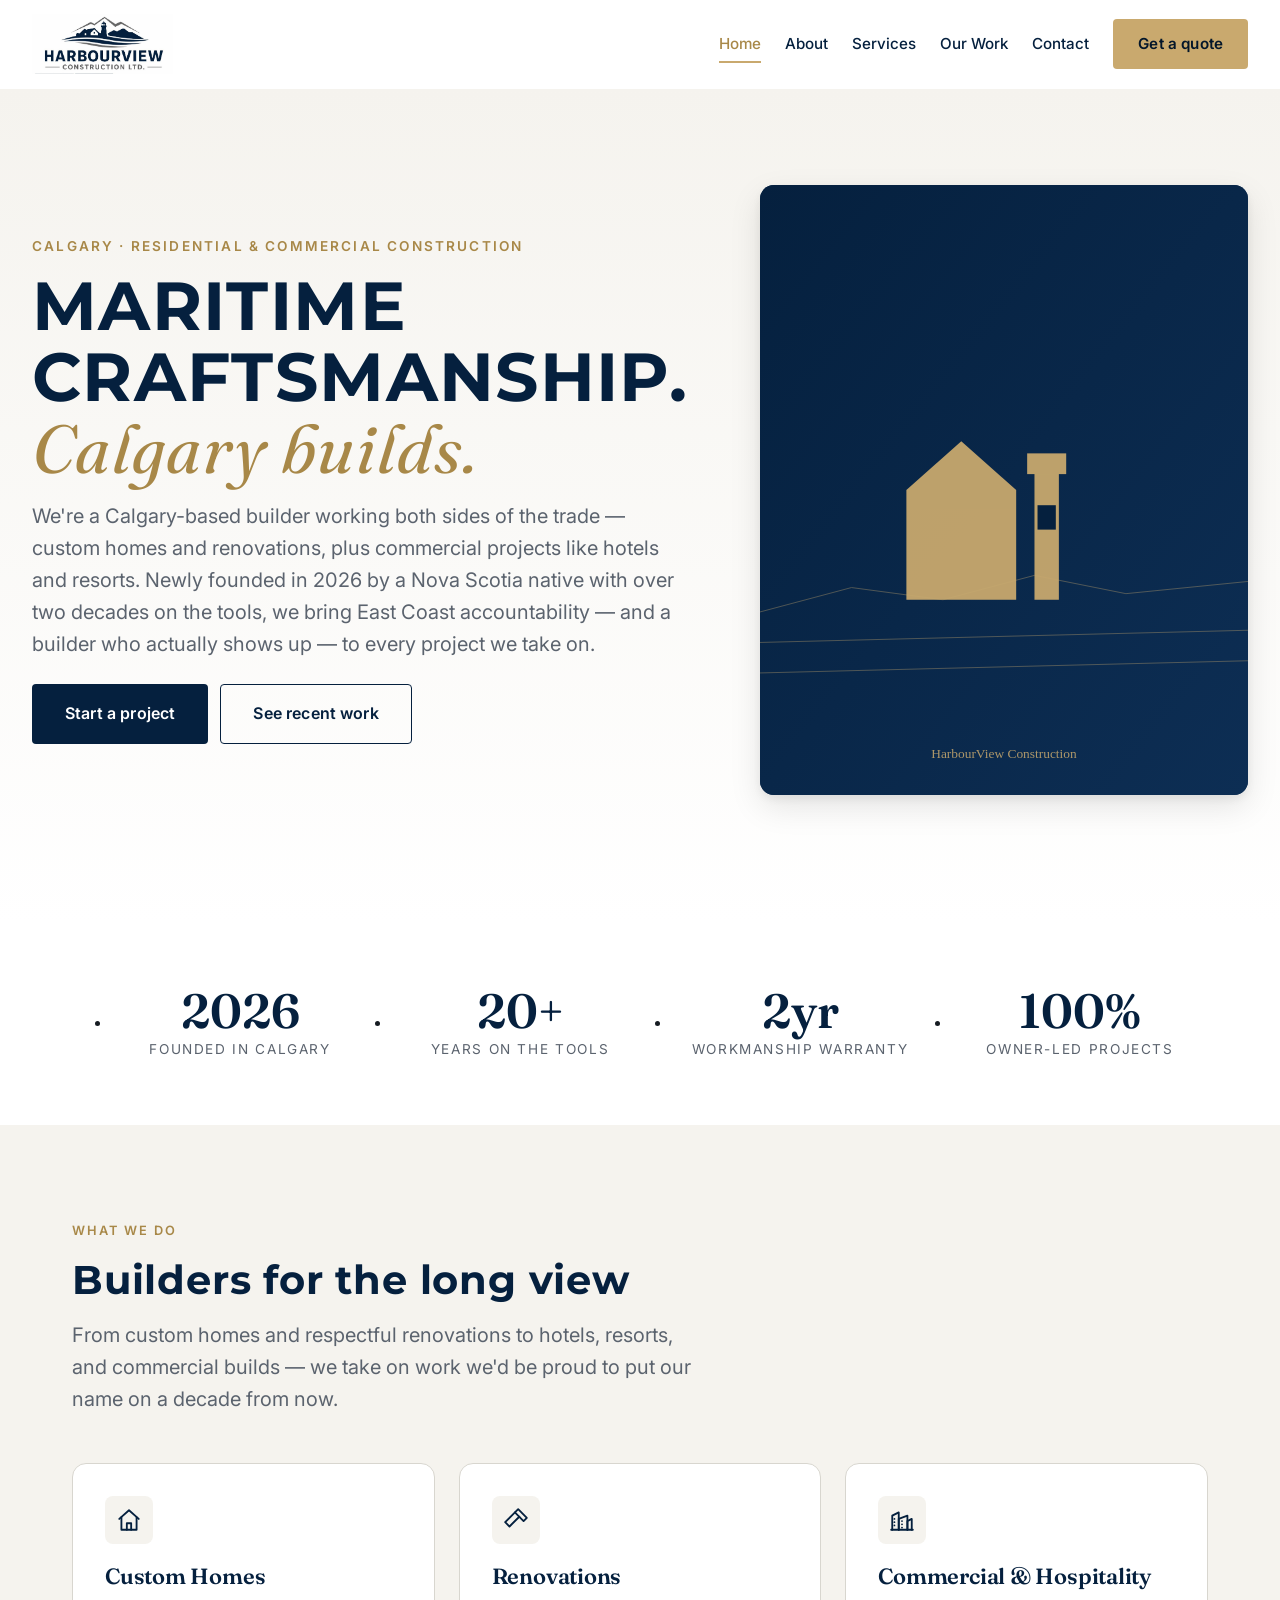
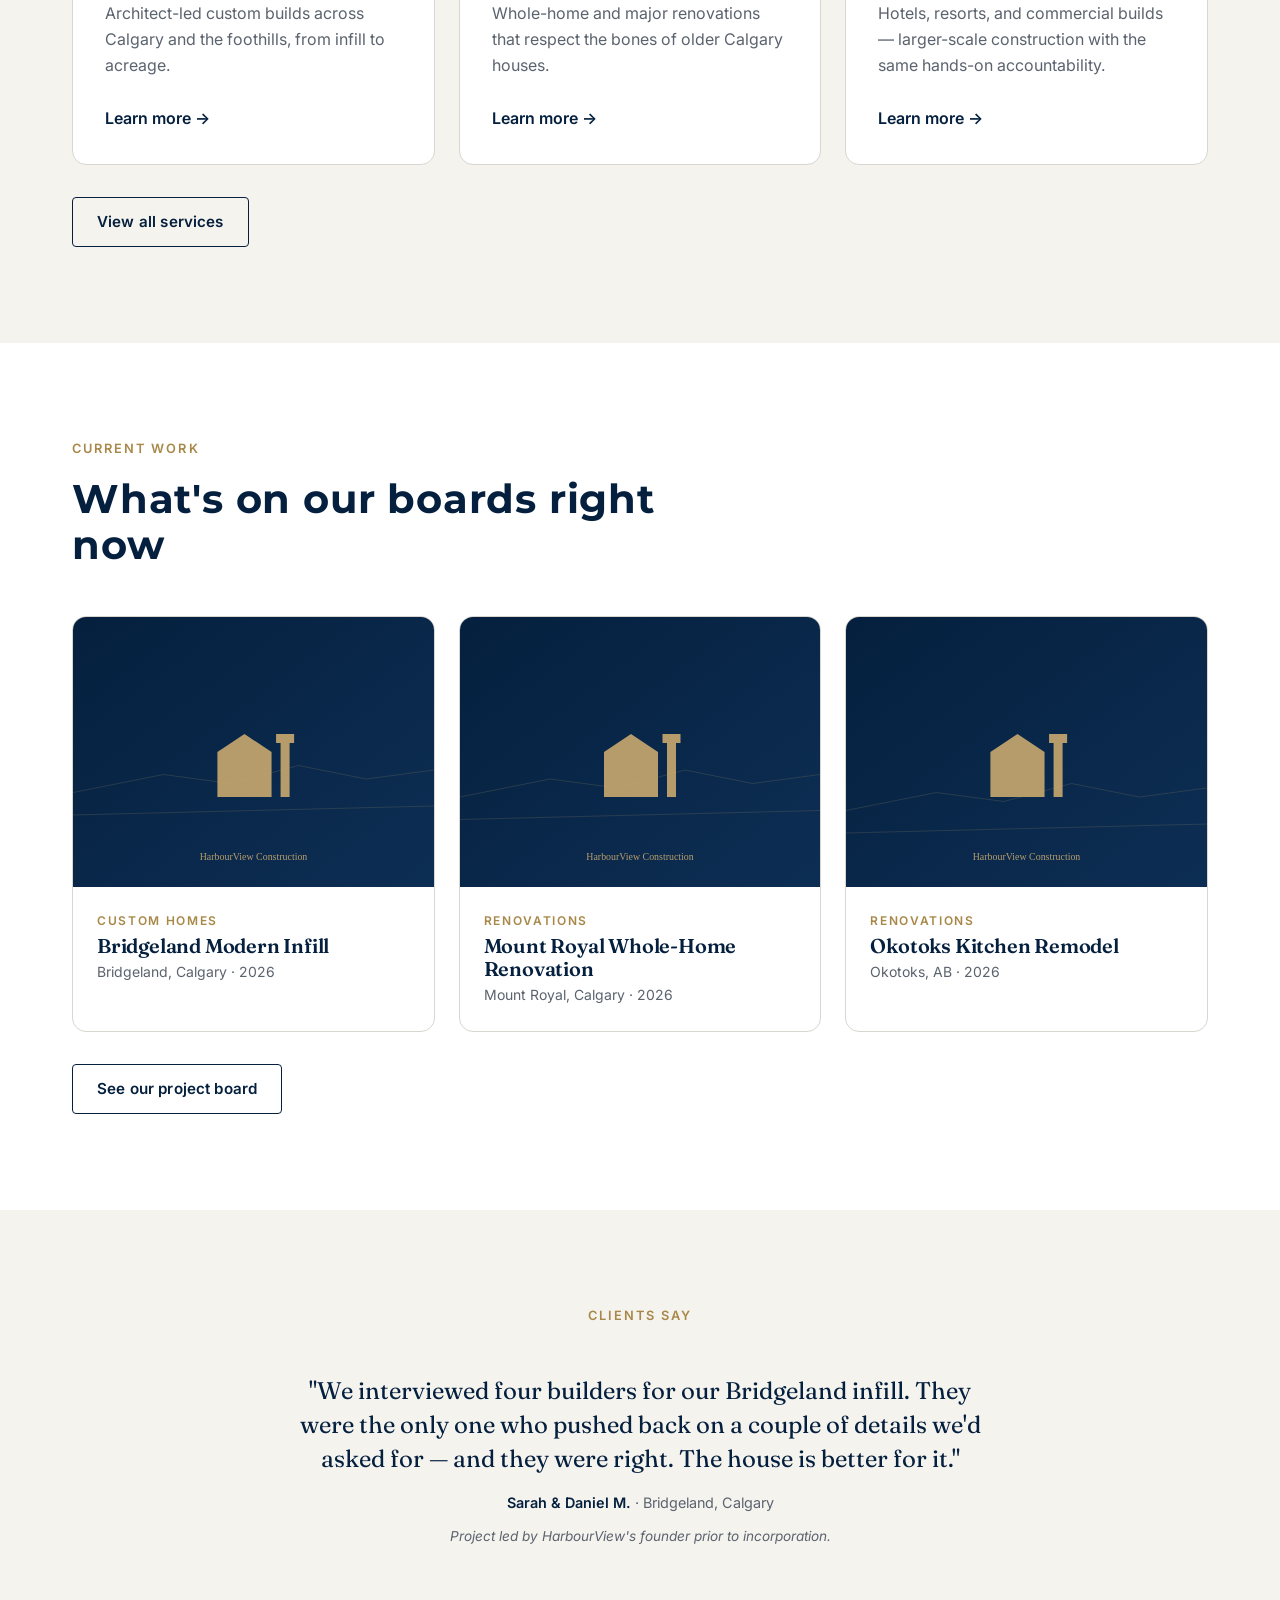
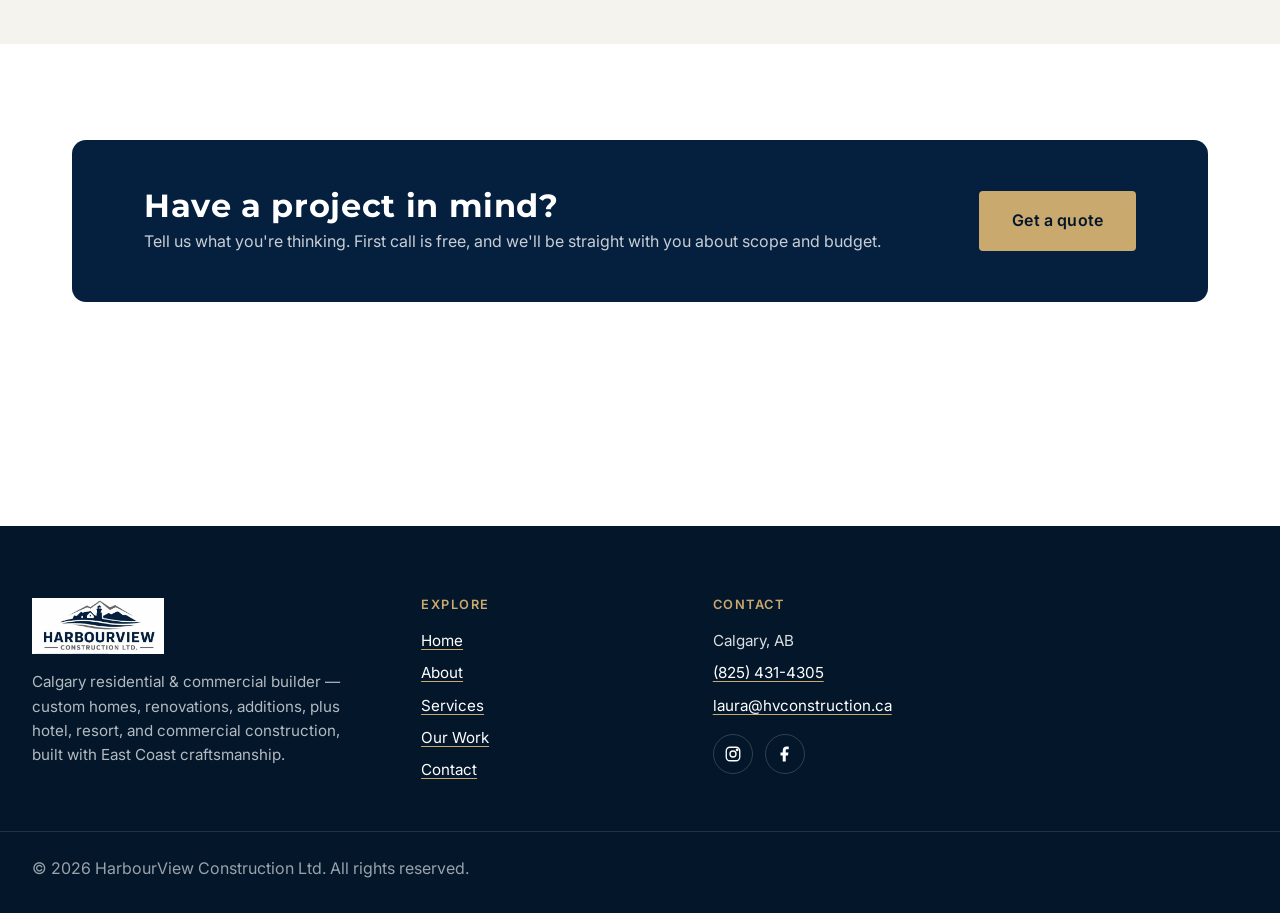
==== commit f3c207cb: "font fixes" ====
--- a/index.html
+++ b/index.html
@@ -1,4 +1,4 @@
-<!doctype html><html lang="en"><head><meta charset="UTF-8"><meta name="viewport" content="width=device-width,initial-scale=1"><title>HarbourView Construction · Built to last. Built right.</title><meta name="description" content="HarbourView Construction is a Calgary residential &amp; commercial builder — custom homes, renovations, additions, plus hotel, resort, and commercial construction. Maritime craftsmanship, built to last."><meta name="theme-color" content="#05203e"><link rel="canonical" href="https://hvconstruction.ca/"><meta property="og:site_name" content="HarbourView Construction"><meta property="og:type" content="website"><meta property="og:title" content="HarbourView Construction"><meta property="og:description" content="HarbourView Construction is a Calgary residential &amp; commercial builder — custom homes, renovations, additions, plus hotel, resort, and commercial construction. Maritime craftsmanship, built to last."><meta property="og:url" content="https://hvconstruction.ca/"><meta property="og:image" content="https://hvconstruction.ca/assets/img/logo/logo.png"><meta property="og:locale" content="en_CA"><meta name="twitter:card" content="summary_large_image"><meta name="twitter:title" content="HarbourView Construction"><meta name="twitter:description" content="HarbourView Construction is a Calgary residential &amp; commercial builder — custom homes, renovations, additions, plus hotel, resort, and commercial construction. Maritime craftsmanship, built to last."><meta name="twitter:image" content="https://hvconstruction.ca/assets/img/logo/logo.png"><link rel="icon" type="image/png" href="assets/img/logo/logo.png"><link rel="apple-touch-icon" href="assets/img/logo/logo.png"><link rel="preconnect" href="https://fonts.googleapis.com"><link rel="preconnect" href="https://fonts.gstatic.com" crossorigin><link rel="preload" as="style" href="https://fonts.googleapis.com/css2?family=Archivo+Black&family=Fraunces:opsz,wght@9..144,400;9..144,500;9..144,600&family=Inter:wght@400;500;600;700&display=swap"><link rel="stylesheet" href="https://fonts.googleapis.com/css2?family=Archivo+Black&family=Fraunces:opsz,wght@9..144,400;9..144,500;9..144,600&family=Inter:wght@400;500;600;700&display=swap" media="print" onload='this.media="all"'><noscript><link rel="stylesheet" href="https://fonts.googleapis.com/css2?family=Archivo+Black&family=Fraunces:opsz,wght@9..144,400;9..144,500;9..144,600&family=Inter:wght@400;500;600;700&display=swap"></noscript><link rel="stylesheet" href="assets/css/main.css"><script type="application/ld+json">{
+<!doctype html><html lang="en"><head><meta charset="UTF-8"><meta name="viewport" content="width=device-width,initial-scale=1"><title>HarbourView Construction · Built to last. Built right.</title><meta name="description" content="HarbourView Construction is a Calgary residential &amp; commercial builder — custom homes, renovations, additions, plus hotel, resort, and commercial construction. Maritime craftsmanship, built to last."><meta name="theme-color" content="#05203e"><link rel="canonical" href="https://hvconstruction.ca/"><meta property="og:site_name" content="HarbourView Construction"><meta property="og:type" content="website"><meta property="og:title" content="HarbourView Construction"><meta property="og:description" content="HarbourView Construction is a Calgary residential &amp; commercial builder — custom homes, renovations, additions, plus hotel, resort, and commercial construction. Maritime craftsmanship, built to last."><meta property="og:url" content="https://hvconstruction.ca/"><meta property="og:image" content="https://hvconstruction.ca/assets/img/logo/logo.png"><meta property="og:locale" content="en_CA"><meta name="twitter:card" content="summary_large_image"><meta name="twitter:title" content="HarbourView Construction"><meta name="twitter:description" content="HarbourView Construction is a Calgary residential &amp; commercial builder — custom homes, renovations, additions, plus hotel, resort, and commercial construction. Maritime craftsmanship, built to last."><meta name="twitter:image" content="https://hvconstruction.ca/assets/img/logo/logo.png"><link rel="icon" type="image/png" href="assets/img/logo/logo.png"><link rel="apple-touch-icon" href="assets/img/logo/logo.png"><link rel="preconnect" href="https://fonts.googleapis.com"><link rel="preconnect" href="https://fonts.gstatic.com" crossorigin><link rel="preload" as="style" href="https://fonts.googleapis.com/css2?family=Montserrat:wght@700&family=Fraunces:opsz,wght@9..144,400;9..144,500;9..144,600&family=Inter:wght@400;500;600;700&display=swap"><link rel="stylesheet" href="https://fonts.googleapis.com/css2?family=Montserrat:wght@700&family=Fraunces:opsz,wght@9..144,400;9..144,500;9..144,600&family=Inter:wght@400;500;600;700&display=swap" media="print" onload='this.media="all"'><noscript><link rel="stylesheet" href="https://fonts.googleapis.com/css2?family=Montserrat:wght@700&family=Fraunces:opsz,wght@9..144,400;9..144,500;9..144,600&family=Inter:wght@400;500;600;700&display=swap"></noscript><link rel="stylesheet" href="assets/css/main.css"><script type="application/ld+json">{
     "@context": "https://schema.org",
     "@type": "GeneralContractor",
     "name": "HarbourView Construction Ltd.",
--- a/assets/css/main.css
+++ b/assets/css/main.css
@@ -1 +1 @@
-﻿*,*::before,*::after{box-sizing:border-box}*{margin:0}html{text-size-adjust:100%;-webkit-font-smoothing:antialiased;scroll-behavior:smooth}@media(prefers-reduced-motion: reduce){html{scroll-behavior:auto}}body{min-height:100vh;line-height:1.6;font-family:"Inter",-apple-system,BlinkMacSystemFont,"Segoe UI",Roboto,sans-serif;font-weight:400;font-size:1rem;color:#161b22;background:#fff;text-rendering:optimizeLegibility}img,picture,video,canvas,svg{display:block;max-width:100%;height:auto}input,button,textarea,select{font:inherit;color:inherit}p,h1,h2,h3,h4,h5,h6{overflow-wrap:break-word}#root,#__next{isolation:isolate}h1,h2,h3,h4{font-family:"Fraunces","Playfair Display",Georgia,serif;font-weight:600;line-height:1.15;letter-spacing:-0.01em;color:#05203e}h1,h2{font-family:"Archivo Black","Arial Black","Helvetica Neue",Impact,sans-serif;letter-spacing:-0.005em}h1{font-size:clamp(2rem,24px + 2.5vw,3.5rem)}h2{font-size:clamp(1.625rem,21.3333333333px + 1.4583333333vw,2.5rem)}h3{font-size:clamp(1.25rem,18px + 0.625vw,1.625rem)}h4{font-size:clamp(1.125rem,17.3333333333px + 0.2083333333vw,1.25rem);font-family:"Inter",-apple-system,BlinkMacSystemFont,"Segoe UI",Roboto,sans-serif;font-weight:600}p{font-size:1rem}.lead{font-size:clamp(1.0625rem,16px + 0.3125vw,1.25rem);color:#5b636e}a{color:#05203e;text-decoration:underline;text-decoration-color:#c9a96e;text-underline-offset:3px;text-decoration-thickness:1px;transition:color 150ms cubic-bezier(0.16, 1, 0.3, 1)}a:hover{color:#a88848}a:focus-visible{outline:2px solid #c9a96e;outline-offset:2px;border-radius:2px}::selection{background:#c9a96e;color:#03162a}.skip-link{position:absolute;top:-40px;left:1rem;background:rgba(0,0,0,0);color:#fff;padding:.5rem 1rem;text-decoration:none;border-radius:4px;z-index:1100;transition:top 150ms cubic-bezier(0.16, 1, 0.3, 1)}.skip-link:focus{top:.5rem}.site-header{position:sticky;top:0;z-index:100;background:hsla(0,0%,100%,.92);backdrop-filter:saturate(140%) blur(8px);-webkit-backdrop-filter:saturate(140%) blur(8px);border-bottom:1px solid rgba(0,0,0,0);transition:border-color 240ms cubic-bezier(0.16, 1, 0.3, 1),box-shadow 240ms cubic-bezier(0.16, 1, 0.3, 1)}.site-header.is-scrolled{border-bottom-color:#d8d6cf;box-shadow:0 1px 2px rgba(0,0,0,.06),0 1px 3px rgba(0,0,0,.04)}.site-header__inner{width:100%;max-width:1440px;margin-inline:auto;padding-inline:1rem}@media(min-width: 768px){.site-header__inner{padding-inline:1.5rem}}@media(min-width: 1024px){.site-header__inner{padding-inline:2rem}}.site-header__inner{display:flex;align-items:center;justify-content:space-between;gap:1.5rem;min-height:72px;padding-block:.75rem}@media(min-width: 768px){.site-header__inner{min-height:88px}}.brand{display:inline-flex;align-items:center;text-decoration:none;color:#05203e}.brand__logo{height:48px;width:auto}@media(min-width: 768px){.brand__logo{height:60px}}.brand:hover{color:#05203e}.brand:focus-visible{outline:2px solid #c9a96e;outline-offset:2px;border-radius:4px}.nav{display:contents}@media(min-width: 1024px){.nav{display:inline-flex;align-items:center;gap:1.5rem}}.nav__list{display:none;list-style:none;padding:0;margin:0;gap:1.5rem}@media(min-width: 1024px){.nav__list{display:flex}}.nav__link{position:relative;font-size:.95rem;font-weight:500;color:#05203e;text-decoration:none;padding-block:.5rem;transition:color 150ms cubic-bezier(0.16, 1, 0.3, 1)}.nav__link::after{content:"";position:absolute;left:0;right:0;bottom:-2px;height:2px;background:#c9a96e;transform:scaleX(0);transform-origin:left;transition:transform 240ms cubic-bezier(0.16, 1, 0.3, 1)}.nav__link:hover,.nav__link.is-active{color:#a88848}.nav__link:hover::after,.nav__link.is-active::after{transform:scaleX(1)}.nav__cta{display:none}@media(min-width: 1024px){.nav__cta{display:inline-flex}}.nav-toggle{display:inline-flex;align-items:center;justify-content:center;width:44px;height:44px;background:rgba(0,0,0,0);border:1px solid #d8d6cf;border-radius:4px;cursor:pointer;color:#05203e}.nav-toggle:focus-visible{outline:2px solid #c9a96e;outline-offset:2px}@media(min-width: 1024px){.nav-toggle{display:none}}.nav-toggle svg{width:22px;height:22px}.nav-toggle__open{display:block}.nav-toggle__close{display:none}.nav-toggle[aria-expanded=true] .nav-toggle__open{display:none}.nav-toggle[aria-expanded=true] .nav-toggle__close{display:block}.mobile-nav{position:fixed;inset:0;z-index:500;background:#05203e;color:#fff;padding:3rem 1.5rem 2rem;display:flex;flex-direction:column;gap:2rem;transform:translateX(100%);transition:transform 240ms cubic-bezier(0.7, 0, 0.3, 1);overflow-y:auto}.mobile-nav.is-open{transform:translateX(0)}@media(min-width: 1024px){.mobile-nav{display:none}}.mobile-nav__header{display:flex;justify-content:space-between;align-items:center}.mobile-nav__close{background:rgba(0,0,0,0);border:1px solid hsla(0,0%,100%,.3);color:#fff;width:44px;height:44px;border-radius:4px;cursor:pointer;display:inline-flex;align-items:center;justify-content:center}.mobile-nav__close:focus-visible{outline:2px solid #c9a96e;outline-offset:2px}.mobile-nav__list{list-style:none;padding:0;margin:0;display:flex;flex-direction:column;gap:1rem}.mobile-nav__link{display:block;font-family:"Fraunces","Playfair Display",Georgia,serif;font-size:1.75rem;font-weight:600;color:#fff;text-decoration:none;padding-block:.5rem;border-bottom:1px solid hsla(0,0%,100%,.12)}.mobile-nav__link:hover,.mobile-nav__link.is-active{color:#c9a96e}.mobile-nav__link:focus-visible{outline:2px solid #c9a96e;outline-offset:2px;border-radius:4px}.mobile-nav__contact{margin-top:auto;padding-top:1.5rem;border-top:1px solid hsla(0,0%,100%,.16);color:hsla(0,0%,100%,.85);font-size:.95rem}.mobile-nav__contact a{color:#fff}body.is-nav-open{overflow:hidden}.site-footer{background:#03162a;color:hsla(0,0%,100%,.86);padding-block:4.5rem 2rem;margin-top:8rem}.site-footer a{color:#fff;text-decoration-color:#c9a96e}.site-footer a:hover{color:#c9a96e}.footer-grid{width:100%;max-width:1440px;margin-inline:auto;padding-inline:1rem}@media(min-width: 768px){.footer-grid{padding-inline:1.5rem}}@media(min-width: 1024px){.footer-grid{padding-inline:2rem}}.footer-grid{display:grid;gap:3rem}@media(min-width: 768px){.footer-grid{grid-template-columns:1.4fr 1fr 1fr 1fr}}.footer-col__title{font-family:"Inter",-apple-system,BlinkMacSystemFont,"Segoe UI",Roboto,sans-serif;font-size:.8rem;font-weight:600;text-transform:uppercase;letter-spacing:.12em;color:#c9a96e;margin-bottom:1rem}.footer-col__list{list-style:none;padding:0;margin:0;display:flex;flex-direction:column;gap:.5rem}.footer-col p,.footer-col li{font-size:.95rem}.footer-brand__logo{height:56px;margin-bottom:1rem}.footer-brand p{color:hsla(0,0%,100%,.7);max-width:32ch}.footer-meta{width:100%;max-width:1440px;margin-inline:auto;padding-inline:1rem}@media(min-width: 768px){.footer-meta{padding-inline:1.5rem}}@media(min-width: 1024px){.footer-meta{padding-inline:2rem}}.footer-meta{margin-top:3rem;padding-top:1.5rem;border-top:1px solid hsla(0,0%,100%,.12);display:flex;flex-direction:column;gap:.75rem;font-size:.85rem;color:hsla(0,0%,100%,.6)}@media(min-width: 768px){.footer-meta{flex-direction:row;justify-content:space-between}}.social-links{display:flex;gap:.75rem;list-style:none;padding:0;margin:0}.social-links a{display:inline-flex;align-items:center;justify-content:center;width:40px;height:40px;border:1px solid hsla(0,0%,100%,.18);border-radius:50%;text-decoration:none;transition:all 150ms cubic-bezier(0.16, 1, 0.3, 1)}.social-links a:hover{background:#c9a96e;border-color:#c9a96e;color:#03162a}.social-links svg{width:18px;height:18px}.btn{display:inline-flex;align-items:center;justify-content:center;gap:.5rem;padding:.75rem 1.5rem;font-family:"Inter",-apple-system,BlinkMacSystemFont,"Segoe UI",Roboto,sans-serif;font-size:.95rem;font-weight:600;letter-spacing:.01em;text-decoration:none;border:1px solid rgba(0,0,0,0);border-radius:4px;cursor:pointer;transition:all 150ms cubic-bezier(0.16, 1, 0.3, 1);white-space:nowrap}.btn:focus-visible{outline:2px solid #c9a96e;outline-offset:2px}.btn--primary{background:#05203e;color:#fff}.btn--primary:hover{background:#0d2e54;color:#fff}.btn--accent{background:#c9a96e;color:#03162a}.btn--accent:hover{background:#a88848;color:#fff}.btn--outline{background:rgba(0,0,0,0);color:#05203e;border-color:#05203e}.btn--outline:hover{background:#05203e;color:#fff}.btn--ghost{background:rgba(0,0,0,0);color:#05203e}.btn--ghost:hover{color:#a88848}.btn--lg{padding:1rem 2rem;font-size:1rem}.btn svg{width:16px;height:16px;transition:transform 150ms cubic-bezier(0.16, 1, 0.3, 1)}.btn:hover svg.icon-arrow{transform:translateX(2px)}.section{padding-block:4.5rem}@media(min-width: 768px){.section{padding-block:6rem}}.section--tight{padding-block:3rem}.section--sand{background:#f5f3ee}.section--navy{background:#05203e;color:hsla(0,0%,100%,.92)}.section--navy h1,.section--navy h2,.section--navy h3,.section--navy h4{color:#fff}.section--navy a{color:#fff;text-decoration-color:#c9a96e}.section--navy a:hover{color:#c9a96e}.container{width:100%;max-width:1200px;margin-inline:auto;padding-inline:1rem}@media(min-width: 768px){.container{padding-inline:1.5rem}}@media(min-width: 1024px){.container{padding-inline:2rem}}.container--wide{width:100%;max-width:1440px;margin-inline:auto;padding-inline:1rem}@media(min-width: 768px){.container--wide{padding-inline:1.5rem}}@media(min-width: 1024px){.container--wide{padding-inline:2rem}}.container--narrow{width:100%;max-width:760px;margin-inline:auto;padding-inline:1rem}@media(min-width: 768px){.container--narrow{padding-inline:1.5rem}}@media(min-width: 1024px){.container--narrow{padding-inline:2rem}}.section-header{display:flex;flex-direction:column;gap:1rem;max-width:64ch;margin-bottom:3rem}.section-header__eyebrow{font-family:"Inter",-apple-system,BlinkMacSystemFont,"Segoe UI",Roboto,sans-serif;font-size:.8rem;font-weight:600;text-transform:uppercase;letter-spacing:.16em;color:#a88848}.section-header__title{margin:0}.section-header__lead{color:#5b636e}.section-header--center{margin-inline:auto;text-align:center;align-items:center}.card{display:flex;flex-direction:column;background:#fff;border:1px solid #d8d6cf;border-radius:14px;overflow:hidden;transition:transform 240ms cubic-bezier(0.16, 1, 0.3, 1),box-shadow 240ms cubic-bezier(0.16, 1, 0.3, 1),border-color 240ms cubic-bezier(0.16, 1, 0.3, 1)}.card:hover{transform:translateY(-2px);box-shadow:0 4px 12px rgba(0,0,0,.08),0 2px 4px rgba(0,0,0,.04);border-color:#c9a96e}.card__media{aspect-ratio:4/3;background:#ebe7dd;overflow:hidden}.card__media img,.card__media svg{width:100%;height:100%;object-fit:cover}.card__body{padding:1.5rem;display:flex;flex-direction:column;gap:.5rem;flex:1}.card__eyebrow{font-size:.75rem;text-transform:uppercase;letter-spacing:.14em;color:#a88848;font-weight:600}.card__title{font-family:"Fraunces","Playfair Display",Georgia,serif;font-size:1.25rem;margin:0}.card__meta{color:#5b636e;font-size:.875rem}.card__summary{color:#5b636e;font-size:.95rem;margin-top:.5rem}.card__cta{margin-top:auto;padding-top:1rem;font-weight:600;color:#05203e;text-decoration:none;display:inline-flex;align-items:center;gap:.25rem}.card__cta::after{content:"→";transition:transform 150ms cubic-bezier(0.16, 1, 0.3, 1)}.card:hover .card__cta::after{transform:translateX(3px)}.card-grid{display:grid;gap:1.5rem;grid-template-columns:1fr}@media(min-width: 768px){.card-grid{grid-template-columns:repeat(2, 1fr)}}@media(min-width: 1024px){.card-grid{grid-template-columns:repeat(3, 1fr)}}.service-tile{background:#fff;border:1px solid #d8d6cf;border-radius:14px;padding:2rem;display:flex;flex-direction:column;gap:.75rem;transition:border-color 240ms cubic-bezier(0.16, 1, 0.3, 1),transform 240ms cubic-bezier(0.16, 1, 0.3, 1)}.service-tile:hover{border-color:#c9a96e;transform:translateY(-2px)}.service-tile__icon{width:48px;height:48px;display:inline-flex;align-items:center;justify-content:center;background:#f5f3ee;color:#05203e;border-radius:8px;margin-bottom:.5rem}.service-tile__icon svg{width:26px;height:26px}.service-tile__title{font-family:"Fraunces","Playfair Display",Georgia,serif;font-size:1.375rem}.service-tile__summary{color:#5b636e}.service-tile__list{list-style:none;padding:0;margin-top:.75rem;display:flex;flex-direction:column;gap:.25rem;font-size:.95rem}.service-tile__list li{padding-left:1rem;position:relative}.service-tile__list li::before{content:"";position:absolute;left:0;top:.6em;width:6px;height:6px;background:#c9a96e;border-radius:50%}.quote__text{font-family:"Fraunces","Playfair Display",Georgia,serif;font-size:clamp(1.125rem,16px + 0.625vw,1.5rem);line-height:1.4;color:#05203e}.quote__author{margin-top:1rem;font-size:.9rem;color:#5b636e}.quote__author strong{color:#05203e;font-weight:600}.filters{display:flex;flex-wrap:wrap;gap:.5rem;margin-bottom:2rem}.filter-chip{background:rgba(0,0,0,0);border:1px solid #d8d6cf;color:#05203e;padding:.25rem 1rem;border-radius:999px;font-size:.9rem;font-weight:500;cursor:pointer;transition:all 150ms cubic-bezier(0.16, 1, 0.3, 1)}.filter-chip:hover{border-color:#05203e}.filter-chip.is-active{background:#05203e;color:#fff;border-color:#05203e}.filter-chip:focus-visible{outline:2px solid #c9a96e;outline-offset:2px}.form{display:grid;gap:1rem;max-width:640px}.field{display:flex;flex-direction:column;gap:.25rem}.field__label{font-size:.875rem;font-weight:600;color:#05203e}.field__hint{font-size:.8rem;color:#5b636e}.field__input,.field__textarea,.field__select{padding:.75rem 1rem;border:1px solid #d8d6cf;border-radius:4px;background:#fff;transition:border-color 150ms cubic-bezier(0.16, 1, 0.3, 1),box-shadow 150ms cubic-bezier(0.16, 1, 0.3, 1)}.field__input:focus,.field__textarea:focus,.field__select:focus{outline:none;border-color:#05203e;box-shadow:0 0 0 3px rgba(201,169,110,.35)}.field__textarea{resize:vertical;min-height:120px}.form-row{display:grid;gap:1rem}@media(min-width: 768px){.form-row{grid-template-columns:1fr 1fr}}.hero{position:relative;padding-block:4.5rem 6rem;background:linear-gradient(180deg, #f5f3ee 0%, #ffffff 100%);overflow:hidden}@media(min-width: 768px){.hero{padding-block:6rem 8rem}}.hero__inner{width:100%;max-width:1440px;margin-inline:auto;padding-inline:1rem}@media(min-width: 768px){.hero__inner{padding-inline:1.5rem}}@media(min-width: 1024px){.hero__inner{padding-inline:2rem}}.hero__inner{display:grid;gap:3rem;align-items:center}@media(min-width: 1024px){.hero__inner{grid-template-columns:1.1fr 1fr;gap:4.5rem}}.hero__eyebrow{font-size:.85rem;font-weight:600;text-transform:uppercase;letter-spacing:.16em;color:#a88848;margin-bottom:.75rem}.hero__title{font-size:clamp(2.25rem,25.3333333333px + 3.3333333333vw,4.25rem);line-height:1.05;letter-spacing:-0.02em}.hero__title em{font-family:"Fraunces","Playfair Display",Georgia,serif;font-style:italic;color:#a88848;font-weight:400}.hero__lead{margin-top:1rem;max-width:52ch}.hero__actions{display:flex;flex-wrap:wrap;gap:.75rem;margin-top:1.5rem}.hero__media{border-radius:14px;overflow:hidden;aspect-ratio:4/5;background:#0d2e54;box-shadow:0 12px 32px rgba(0,0,0,.1),0 4px 8px rgba(0,0,0,.06)}@media(min-width: 1024px){.hero__media{aspect-ratio:4/5}}.stats{display:grid;gap:1.5rem;grid-template-columns:repeat(2, 1fr)}@media(min-width: 768px){.stats{grid-template-columns:repeat(4, 1fr)}}.stats__item{text-align:center;padding:1rem}.stats__value{font-family:"Fraunces","Playfair Display",Georgia,serif;font-size:clamp(2rem,26.6666666667px + 1.6666666667vw,3rem);font-weight:600;color:#05203e;line-height:1}.stats__label{margin-top:.25rem;font-size:.85rem;text-transform:uppercase;letter-spacing:.12em;color:#5b636e}.cta-strip{background:#05203e;color:#fff;border-radius:14px;padding:3rem;display:flex;flex-direction:column;gap:1rem}@media(min-width: 768px){.cta-strip{flex-direction:row;align-items:center;justify-content:space-between;padding:3rem 4.5rem}}.cta-strip h2{color:#fff;font-size:clamp(1.5rem,21.3333333333px + 0.8333333333vw,2rem);margin:0}.cta-strip p{color:hsla(0,0%,100%,.78);margin-top:.25rem}.page-hero{background:#f5f3ee;padding-block:4.5rem 3rem;border-bottom:1px solid #d8d6cf}.page-hero__inner{width:100%;max-width:1440px;margin-inline:auto;padding-inline:1rem}@media(min-width: 768px){.page-hero__inner{padding-inline:1.5rem}}@media(min-width: 1024px){.page-hero__inner{padding-inline:2rem}}.page-hero__eyebrow{font-size:.85rem;font-weight:600;text-transform:uppercase;letter-spacing:.16em;color:#a88848;margin-bottom:.75rem}.page-hero__title{font-size:clamp(2.25rem,28px + 2.5vw,3.75rem);margin:0}.page-hero__lead{margin-top:1rem;max-width:60ch}.two-col{display:grid;gap:3rem}@media(min-width: 768px){.two-col{grid-template-columns:1fr 1fr;gap:4.5rem;align-items:center}}.two-col__media{border-radius:14px;overflow:hidden;aspect-ratio:4/3;background:#0d2e54}.two-col h2{margin-bottom:1rem}.two-col p+p{margin-top:1rem}.gallery{display:grid;gap:1.5rem;grid-template-columns:1fr}@media(min-width: 480px){.gallery{grid-template-columns:repeat(2, 1fr)}}@media(min-width: 1024px){.gallery{grid-template-columns:repeat(3, 1fr)}}.gallery-item{display:flex;flex-direction:column;background:#fff;border-radius:14px;overflow:hidden;border:1px solid #d8d6cf;transition:all 240ms cubic-bezier(0.16, 1, 0.3, 1)}.gallery-item.is-hidden{display:none}.gallery-item:hover{transform:translateY(-2px);box-shadow:0 4px 12px rgba(0,0,0,.08),0 2px 4px rgba(0,0,0,.04);border-color:#c9a96e}.gallery-item__media{aspect-ratio:4/3;overflow:hidden}.gallery-item__media img,.gallery-item__media svg{width:100%;height:100%;object-fit:cover}.gallery-item__body{padding:1.5rem;display:flex;flex-direction:column;gap:.25rem}.gallery-item__category{font-size:.75rem;text-transform:uppercase;letter-spacing:.14em;font-weight:600;color:#a88848}.gallery-item__title{font-family:"Fraunces","Playfair Display",Georgia,serif;font-size:1.25rem;margin:0}.gallery-item__meta{color:#5b636e;font-size:.875rem}.contact-block{display:grid;gap:1rem}.contact-block__row{display:flex;align-items:flex-start;gap:1rem}.contact-block__row svg{flex-shrink:0;width:22px;height:22px;color:#a88848;margin-top:2px}.contact-block__row a{font-weight:500}.contact-block__label{font-size:.75rem;text-transform:uppercase;letter-spacing:.14em;color:#5b636e;margin-bottom:2px}.notfound{text-align:center;padding-block:8rem}.notfound__code{font-family:"Fraunces","Playfair Display",Georgia,serif;font-size:clamp(5rem,18vw,12rem);line-height:1;color:#c9a96e;margin-bottom:1rem}
+﻿*,*::before,*::after{box-sizing:border-box}*{margin:0}html{text-size-adjust:100%;-webkit-font-smoothing:antialiased;scroll-behavior:smooth}@media(prefers-reduced-motion: reduce){html{scroll-behavior:auto}}body{min-height:100vh;line-height:1.6;font-family:"Inter",-apple-system,BlinkMacSystemFont,"Segoe UI",Roboto,sans-serif;font-weight:400;font-size:1rem;color:#161b22;background:#fff;text-rendering:optimizeLegibility}img,picture,video,canvas,svg{display:block;max-width:100%;height:auto}input,button,textarea,select{font:inherit;color:inherit}p,h1,h2,h3,h4,h5,h6{overflow-wrap:break-word}#root,#__next{isolation:isolate}h1,h2,h3,h4{font-family:"Fraunces","Playfair Display",Georgia,serif;font-weight:600;line-height:1.15;letter-spacing:-0.01em;color:#05203e}h1,h2{font-family:"Montserrat","Helvetica Neue",Arial,sans-serif;font-weight:700;letter-spacing:.02em}h1{text-transform:uppercase}h1 em{text-transform:none}h1{font-size:clamp(2rem,24px + 2.5vw,3.5rem)}h2{font-size:clamp(1.625rem,21.3333333333px + 1.4583333333vw,2.5rem)}h3{font-size:clamp(1.25rem,18px + 0.625vw,1.625rem)}h4{font-size:clamp(1.125rem,17.3333333333px + 0.2083333333vw,1.25rem);font-family:"Inter",-apple-system,BlinkMacSystemFont,"Segoe UI",Roboto,sans-serif;font-weight:600}p{font-size:1rem}.lead{font-size:clamp(1.0625rem,16px + 0.3125vw,1.25rem);color:#5b636e}a{color:#05203e;text-decoration:underline;text-decoration-color:#c9a96e;text-underline-offset:3px;text-decoration-thickness:1px;transition:color 150ms cubic-bezier(0.16, 1, 0.3, 1)}a:hover{color:#a88848}a:focus-visible{outline:2px solid #c9a96e;outline-offset:2px;border-radius:2px}::selection{background:#c9a96e;color:#03162a}.skip-link{position:absolute;top:-40px;left:1rem;background:rgba(0,0,0,0);color:#fff;padding:.5rem 1rem;text-decoration:none;border-radius:4px;z-index:1100;transition:top 150ms cubic-bezier(0.16, 1, 0.3, 1)}.skip-link:focus{top:.5rem}.site-header{position:sticky;top:0;z-index:100;background:hsla(0,0%,100%,.92);backdrop-filter:saturate(140%) blur(8px);-webkit-backdrop-filter:saturate(140%) blur(8px);border-bottom:1px solid rgba(0,0,0,0);transition:border-color 240ms cubic-bezier(0.16, 1, 0.3, 1),box-shadow 240ms cubic-bezier(0.16, 1, 0.3, 1)}.site-header.is-scrolled{border-bottom-color:#d8d6cf;box-shadow:0 1px 2px rgba(0,0,0,.06),0 1px 3px rgba(0,0,0,.04)}.site-header__inner{width:100%;max-width:1440px;margin-inline:auto;padding-inline:1rem}@media(min-width: 768px){.site-header__inner{padding-inline:1.5rem}}@media(min-width: 1024px){.site-header__inner{padding-inline:2rem}}.site-header__inner{display:flex;align-items:center;justify-content:space-between;gap:1.5rem;min-height:72px;padding-block:.75rem}@media(min-width: 768px){.site-header__inner{min-height:88px}}.brand{display:inline-flex;align-items:center;text-decoration:none;color:#05203e}.brand__logo{height:48px;width:auto}@media(min-width: 768px){.brand__logo{height:60px}}.brand:hover{color:#05203e}.brand:focus-visible{outline:2px solid #c9a96e;outline-offset:2px;border-radius:4px}.nav{display:contents}@media(min-width: 1024px){.nav{display:inline-flex;align-items:center;gap:1.5rem}}.nav__list{display:none;list-style:none;padding:0;margin:0;gap:1.5rem}@media(min-width: 1024px){.nav__list{display:flex}}.nav__link{position:relative;font-size:.95rem;font-weight:500;color:#05203e;text-decoration:none;padding-block:.5rem;transition:color 150ms cubic-bezier(0.16, 1, 0.3, 1)}.nav__link::after{content:"";position:absolute;left:0;right:0;bottom:-2px;height:2px;background:#c9a96e;transform:scaleX(0);transform-origin:left;transition:transform 240ms cubic-bezier(0.16, 1, 0.3, 1)}.nav__link:hover,.nav__link.is-active{color:#a88848}.nav__link:hover::after,.nav__link.is-active::after{transform:scaleX(1)}.nav__cta{display:none}@media(min-width: 1024px){.nav__cta{display:inline-flex}}.nav-toggle{display:inline-flex;align-items:center;justify-content:center;width:44px;height:44px;background:rgba(0,0,0,0);border:1px solid #d8d6cf;border-radius:4px;cursor:pointer;color:#05203e}.nav-toggle:focus-visible{outline:2px solid #c9a96e;outline-offset:2px}@media(min-width: 1024px){.nav-toggle{display:none}}.nav-toggle svg{width:22px;height:22px}.nav-toggle__open{display:block}.nav-toggle__close{display:none}.nav-toggle[aria-expanded=true] .nav-toggle__open{display:none}.nav-toggle[aria-expanded=true] .nav-toggle__close{display:block}.mobile-nav{position:fixed;inset:0;z-index:500;background:#05203e;color:#fff;padding:3rem 1.5rem 2rem;display:flex;flex-direction:column;gap:2rem;transform:translateX(100%);transition:transform 240ms cubic-bezier(0.7, 0, 0.3, 1);overflow-y:auto}.mobile-nav.is-open{transform:translateX(0)}@media(min-width: 1024px){.mobile-nav{display:none}}.mobile-nav__header{display:flex;justify-content:space-between;align-items:center}.mobile-nav__close{background:rgba(0,0,0,0);border:1px solid hsla(0,0%,100%,.3);color:#fff;width:44px;height:44px;border-radius:4px;cursor:pointer;display:inline-flex;align-items:center;justify-content:center}.mobile-nav__close:focus-visible{outline:2px solid #c9a96e;outline-offset:2px}.mobile-nav__list{list-style:none;padding:0;margin:0;display:flex;flex-direction:column;gap:1rem}.mobile-nav__link{display:block;font-family:"Fraunces","Playfair Display",Georgia,serif;font-size:1.75rem;font-weight:600;color:#fff;text-decoration:none;padding-block:.5rem;border-bottom:1px solid hsla(0,0%,100%,.12)}.mobile-nav__link:hover,.mobile-nav__link.is-active{color:#c9a96e}.mobile-nav__link:focus-visible{outline:2px solid #c9a96e;outline-offset:2px;border-radius:4px}.mobile-nav__contact{margin-top:auto;padding-top:1.5rem;border-top:1px solid hsla(0,0%,100%,.16);color:hsla(0,0%,100%,.85);font-size:.95rem}.mobile-nav__contact a{color:#fff}body.is-nav-open{overflow:hidden}.site-footer{background:#03162a;color:hsla(0,0%,100%,.86);padding-block:4.5rem 2rem;margin-top:8rem}.site-footer a{color:#fff;text-decoration-color:#c9a96e}.site-footer a:hover{color:#c9a96e}.footer-grid{width:100%;max-width:1440px;margin-inline:auto;padding-inline:1rem}@media(min-width: 768px){.footer-grid{padding-inline:1.5rem}}@media(min-width: 1024px){.footer-grid{padding-inline:2rem}}.footer-grid{display:grid;gap:3rem}@media(min-width: 768px){.footer-grid{grid-template-columns:1.4fr 1fr 1fr 1fr}}.footer-col__title{font-family:"Inter",-apple-system,BlinkMacSystemFont,"Segoe UI",Roboto,sans-serif;font-size:.8rem;font-weight:600;text-transform:uppercase;letter-spacing:.12em;color:#c9a96e;margin-bottom:1rem}.footer-col__list{list-style:none;padding:0;margin:0;display:flex;flex-direction:column;gap:.5rem}.footer-col p,.footer-col li{font-size:.95rem}.footer-brand__logo{height:56px;margin-bottom:1rem}.footer-brand p{color:hsla(0,0%,100%,.7);max-width:32ch}.footer-meta{width:100%;max-width:1440px;margin-inline:auto;padding-inline:1rem}@media(min-width: 768px){.footer-meta{padding-inline:1.5rem}}@media(min-width: 1024px){.footer-meta{padding-inline:2rem}}.footer-meta{margin-top:3rem;padding-top:1.5rem;border-top:1px solid hsla(0,0%,100%,.12);display:flex;flex-direction:column;gap:.75rem;font-size:.85rem;color:hsla(0,0%,100%,.6)}@media(min-width: 768px){.footer-meta{flex-direction:row;justify-content:space-between}}.social-links{display:flex;gap:.75rem;list-style:none;padding:0;margin:0}.social-links a{display:inline-flex;align-items:center;justify-content:center;width:40px;height:40px;border:1px solid hsla(0,0%,100%,.18);border-radius:50%;text-decoration:none;transition:all 150ms cubic-bezier(0.16, 1, 0.3, 1)}.social-links a:hover{background:#c9a96e;border-color:#c9a96e;color:#03162a}.social-links svg{width:18px;height:18px}.btn{display:inline-flex;align-items:center;justify-content:center;gap:.5rem;padding:.75rem 1.5rem;font-family:"Inter",-apple-system,BlinkMacSystemFont,"Segoe UI",Roboto,sans-serif;font-size:.95rem;font-weight:600;letter-spacing:.01em;text-decoration:none;border:1px solid rgba(0,0,0,0);border-radius:4px;cursor:pointer;transition:all 150ms cubic-bezier(0.16, 1, 0.3, 1);white-space:nowrap}.btn:focus-visible{outline:2px solid #c9a96e;outline-offset:2px}.btn--primary{background:#05203e;color:#fff}.btn--primary:hover{background:#0d2e54;color:#fff}.btn--accent{background:#c9a96e;color:#03162a}.btn--accent:hover{background:#a88848;color:#fff}.btn--outline{background:rgba(0,0,0,0);color:#05203e;border-color:#05203e}.btn--outline:hover{background:#05203e;color:#fff}.btn--ghost{background:rgba(0,0,0,0);color:#05203e}.btn--ghost:hover{color:#a88848}.btn--lg{padding:1rem 2rem;font-size:1rem}.btn svg{width:16px;height:16px;transition:transform 150ms cubic-bezier(0.16, 1, 0.3, 1)}.btn:hover svg.icon-arrow{transform:translateX(2px)}.section{padding-block:4.5rem}@media(min-width: 768px){.section{padding-block:6rem}}.section--tight{padding-block:3rem}.section--sand{background:#f5f3ee}.section--navy{background:#05203e;color:hsla(0,0%,100%,.92)}.section--navy h1,.section--navy h2,.section--navy h3,.section--navy h4{color:#fff}.section--navy a{color:#fff;text-decoration-color:#c9a96e}.section--navy a:hover{color:#c9a96e}.container{width:100%;max-width:1200px;margin-inline:auto;padding-inline:1rem}@media(min-width: 768px){.container{padding-inline:1.5rem}}@media(min-width: 1024px){.container{padding-inline:2rem}}.container--wide{width:100%;max-width:1440px;margin-inline:auto;padding-inline:1rem}@media(min-width: 768px){.container--wide{padding-inline:1.5rem}}@media(min-width: 1024px){.container--wide{padding-inline:2rem}}.container--narrow{width:100%;max-width:760px;margin-inline:auto;padding-inline:1rem}@media(min-width: 768px){.container--narrow{padding-inline:1.5rem}}@media(min-width: 1024px){.container--narrow{padding-inline:2rem}}.section-header{display:flex;flex-direction:column;gap:1rem;max-width:64ch;margin-bottom:3rem}.section-header__eyebrow{font-family:"Inter",-apple-system,BlinkMacSystemFont,"Segoe UI",Roboto,sans-serif;font-size:.8rem;font-weight:600;text-transform:uppercase;letter-spacing:.16em;color:#a88848}.section-header__title{margin:0}.section-header__lead{color:#5b636e}.section-header--center{margin-inline:auto;text-align:center;align-items:center}.card{display:flex;flex-direction:column;background:#fff;border:1px solid #d8d6cf;border-radius:14px;overflow:hidden;transition:transform 240ms cubic-bezier(0.16, 1, 0.3, 1),box-shadow 240ms cubic-bezier(0.16, 1, 0.3, 1),border-color 240ms cubic-bezier(0.16, 1, 0.3, 1)}.card:hover{transform:translateY(-2px);box-shadow:0 4px 12px rgba(0,0,0,.08),0 2px 4px rgba(0,0,0,.04);border-color:#c9a96e}.card__media{aspect-ratio:4/3;background:#ebe7dd;overflow:hidden}.card__media img,.card__media svg{width:100%;height:100%;object-fit:cover}.card__body{padding:1.5rem;display:flex;flex-direction:column;gap:.5rem;flex:1}.card__eyebrow{font-size:.75rem;text-transform:uppercase;letter-spacing:.14em;color:#a88848;font-weight:600}.card__title{font-family:"Fraunces","Playfair Display",Georgia,serif;font-size:1.25rem;margin:0}.card__meta{color:#5b636e;font-size:.875rem}.card__summary{color:#5b636e;font-size:.95rem;margin-top:.5rem}.card__cta{margin-top:auto;padding-top:1rem;font-weight:600;color:#05203e;text-decoration:none;display:inline-flex;align-items:center;gap:.25rem}.card__cta::after{content:"→";transition:transform 150ms cubic-bezier(0.16, 1, 0.3, 1)}.card:hover .card__cta::after{transform:translateX(3px)}.card-grid{display:grid;gap:1.5rem;grid-template-columns:1fr}@media(min-width: 768px){.card-grid{grid-template-columns:repeat(2, 1fr)}}@media(min-width: 1024px){.card-grid{grid-template-columns:repeat(3, 1fr)}}.service-tile{background:#fff;border:1px solid #d8d6cf;border-radius:14px;padding:2rem;display:flex;flex-direction:column;gap:.75rem;transition:border-color 240ms cubic-bezier(0.16, 1, 0.3, 1),transform 240ms cubic-bezier(0.16, 1, 0.3, 1)}.service-tile:hover{border-color:#c9a96e;transform:translateY(-2px)}.service-tile__icon{width:48px;height:48px;display:inline-flex;align-items:center;justify-content:center;background:#f5f3ee;color:#05203e;border-radius:8px;margin-bottom:.5rem}.service-tile__icon svg{width:26px;height:26px}.service-tile__title{font-family:"Fraunces","Playfair Display",Georgia,serif;font-size:1.375rem}.service-tile__summary{color:#5b636e}.service-tile__list{list-style:none;padding:0;margin-top:.75rem;display:flex;flex-direction:column;gap:.25rem;font-size:.95rem}.service-tile__list li{padding-left:1rem;position:relative}.service-tile__list li::before{content:"";position:absolute;left:0;top:.6em;width:6px;height:6px;background:#c9a96e;border-radius:50%}.quote__text{font-family:"Fraunces","Playfair Display",Georgia,serif;font-size:clamp(1.125rem,16px + 0.625vw,1.5rem);line-height:1.4;color:#05203e}.quote__author{margin-top:1rem;font-size:.9rem;color:#5b636e}.quote__author strong{color:#05203e;font-weight:600}.filters{display:flex;flex-wrap:wrap;gap:.5rem;margin-bottom:2rem}.filter-chip{background:rgba(0,0,0,0);border:1px solid #d8d6cf;color:#05203e;padding:.25rem 1rem;border-radius:999px;font-size:.9rem;font-weight:500;cursor:pointer;transition:all 150ms cubic-bezier(0.16, 1, 0.3, 1)}.filter-chip:hover{border-color:#05203e}.filter-chip.is-active{background:#05203e;color:#fff;border-color:#05203e}.filter-chip:focus-visible{outline:2px solid #c9a96e;outline-offset:2px}.form{display:grid;gap:1rem;max-width:640px}.field{display:flex;flex-direction:column;gap:.25rem}.field__label{font-size:.875rem;font-weight:600;color:#05203e}.field__hint{font-size:.8rem;color:#5b636e}.field__input,.field__textarea,.field__select{padding:.75rem 1rem;border:1px solid #d8d6cf;border-radius:4px;background:#fff;transition:border-color 150ms cubic-bezier(0.16, 1, 0.3, 1),box-shadow 150ms cubic-bezier(0.16, 1, 0.3, 1)}.field__input:focus,.field__textarea:focus,.field__select:focus{outline:none;border-color:#05203e;box-shadow:0 0 0 3px rgba(201,169,110,.35)}.field__textarea{resize:vertical;min-height:120px}.form-row{display:grid;gap:1rem}@media(min-width: 768px){.form-row{grid-template-columns:1fr 1fr}}.hero{position:relative;padding-block:4.5rem 6rem;background:linear-gradient(180deg, #f5f3ee 0%, #ffffff 100%);overflow:hidden}@media(min-width: 768px){.hero{padding-block:6rem 8rem}}.hero__inner{width:100%;max-width:1440px;margin-inline:auto;padding-inline:1rem}@media(min-width: 768px){.hero__inner{padding-inline:1.5rem}}@media(min-width: 1024px){.hero__inner{padding-inline:2rem}}.hero__inner{display:grid;gap:3rem;align-items:center}@media(min-width: 1024px){.hero__inner{grid-template-columns:1.1fr 1fr;gap:4.5rem}}.hero__eyebrow{font-size:.85rem;font-weight:600;text-transform:uppercase;letter-spacing:.16em;color:#a88848;margin-bottom:.75rem}.hero__title{font-size:clamp(2.25rem,25.3333333333px + 3.3333333333vw,4.25rem);line-height:1.05;letter-spacing:.02em}.hero__title em{font-family:"Fraunces","Playfair Display",Georgia,serif;font-style:italic;color:#a88848;font-weight:400}.hero__lead{margin-top:1rem;max-width:52ch}.hero__actions{display:flex;flex-wrap:wrap;gap:.75rem;margin-top:1.5rem}.hero__media{border-radius:14px;overflow:hidden;aspect-ratio:4/5;background:#0d2e54;box-shadow:0 12px 32px rgba(0,0,0,.1),0 4px 8px rgba(0,0,0,.06)}@media(min-width: 1024px){.hero__media{aspect-ratio:4/5}}.stats{display:grid;gap:1.5rem;grid-template-columns:repeat(2, 1fr)}@media(min-width: 768px){.stats{grid-template-columns:repeat(4, 1fr)}}.stats__item{text-align:center;padding:1rem}.stats__value{font-family:"Fraunces","Playfair Display",Georgia,serif;font-size:clamp(2rem,26.6666666667px + 1.6666666667vw,3rem);font-weight:600;color:#05203e;line-height:1}.stats__label{margin-top:.25rem;font-size:.85rem;text-transform:uppercase;letter-spacing:.12em;color:#5b636e}.cta-strip{background:#05203e;color:#fff;border-radius:14px;padding:3rem;display:flex;flex-direction:column;gap:1rem}@media(min-width: 768px){.cta-strip{flex-direction:row;align-items:center;justify-content:space-between;padding:3rem 4.5rem}}.cta-strip h2{color:#fff;font-size:clamp(1.5rem,21.3333333333px + 0.8333333333vw,2rem);margin:0}.cta-strip p{color:hsla(0,0%,100%,.78);margin-top:.25rem}.page-hero{background:#f5f3ee;padding-block:4.5rem 3rem;border-bottom:1px solid #d8d6cf}.page-hero__inner{width:100%;max-width:1440px;margin-inline:auto;padding-inline:1rem}@media(min-width: 768px){.page-hero__inner{padding-inline:1.5rem}}@media(min-width: 1024px){.page-hero__inner{padding-inline:2rem}}.page-hero__eyebrow{font-size:.85rem;font-weight:600;text-transform:uppercase;letter-spacing:.16em;color:#a88848;margin-bottom:.75rem}.page-hero__title{font-size:clamp(2.25rem,28px + 2.5vw,3.75rem);margin:0}.page-hero__lead{margin-top:1rem;max-width:60ch}.two-col{display:grid;gap:3rem}@media(min-width: 768px){.two-col{grid-template-columns:1fr 1fr;gap:4.5rem;align-items:center}}.two-col__media{border-radius:14px;overflow:hidden;aspect-ratio:4/3;background:#0d2e54}.two-col h2{margin-bottom:1rem}.two-col p+p{margin-top:1rem}.gallery{display:grid;gap:1.5rem;grid-template-columns:1fr}@media(min-width: 480px){.gallery{grid-template-columns:repeat(2, 1fr)}}@media(min-width: 1024px){.gallery{grid-template-columns:repeat(3, 1fr)}}.gallery-item{display:flex;flex-direction:column;background:#fff;border-radius:14px;overflow:hidden;border:1px solid #d8d6cf;transition:all 240ms cubic-bezier(0.16, 1, 0.3, 1)}.gallery-item.is-hidden{display:none}.gallery-item:hover{transform:translateY(-2px);box-shadow:0 4px 12px rgba(0,0,0,.08),0 2px 4px rgba(0,0,0,.04);border-color:#c9a96e}.gallery-item__media{aspect-ratio:4/3;overflow:hidden}.gallery-item__media img,.gallery-item__media svg{width:100%;height:100%;object-fit:cover}.gallery-item__body{padding:1.5rem;display:flex;flex-direction:column;gap:.25rem}.gallery-item__category{font-size:.75rem;text-transform:uppercase;letter-spacing:.14em;font-weight:600;color:#a88848}.gallery-item__title{font-family:"Fraunces","Playfair Display",Georgia,serif;font-size:1.25rem;margin:0}.gallery-item__meta{color:#5b636e;font-size:.875rem}.contact-block{display:grid;gap:1rem}.contact-block__row{display:flex;align-items:flex-start;gap:1rem}.contact-block__row svg{flex-shrink:0;width:22px;height:22px;color:#a88848;margin-top:2px}.contact-block__row a{font-weight:500}.contact-block__label{font-size:.75rem;text-transform:uppercase;letter-spacing:.14em;color:#5b636e;margin-bottom:2px}.notfound{text-align:center;padding-block:8rem}.notfound__code{font-family:"Fraunces","Playfair Display",Georgia,serif;font-size:clamp(5rem,18vw,12rem);line-height:1;color:#c9a96e;margin-bottom:1rem}
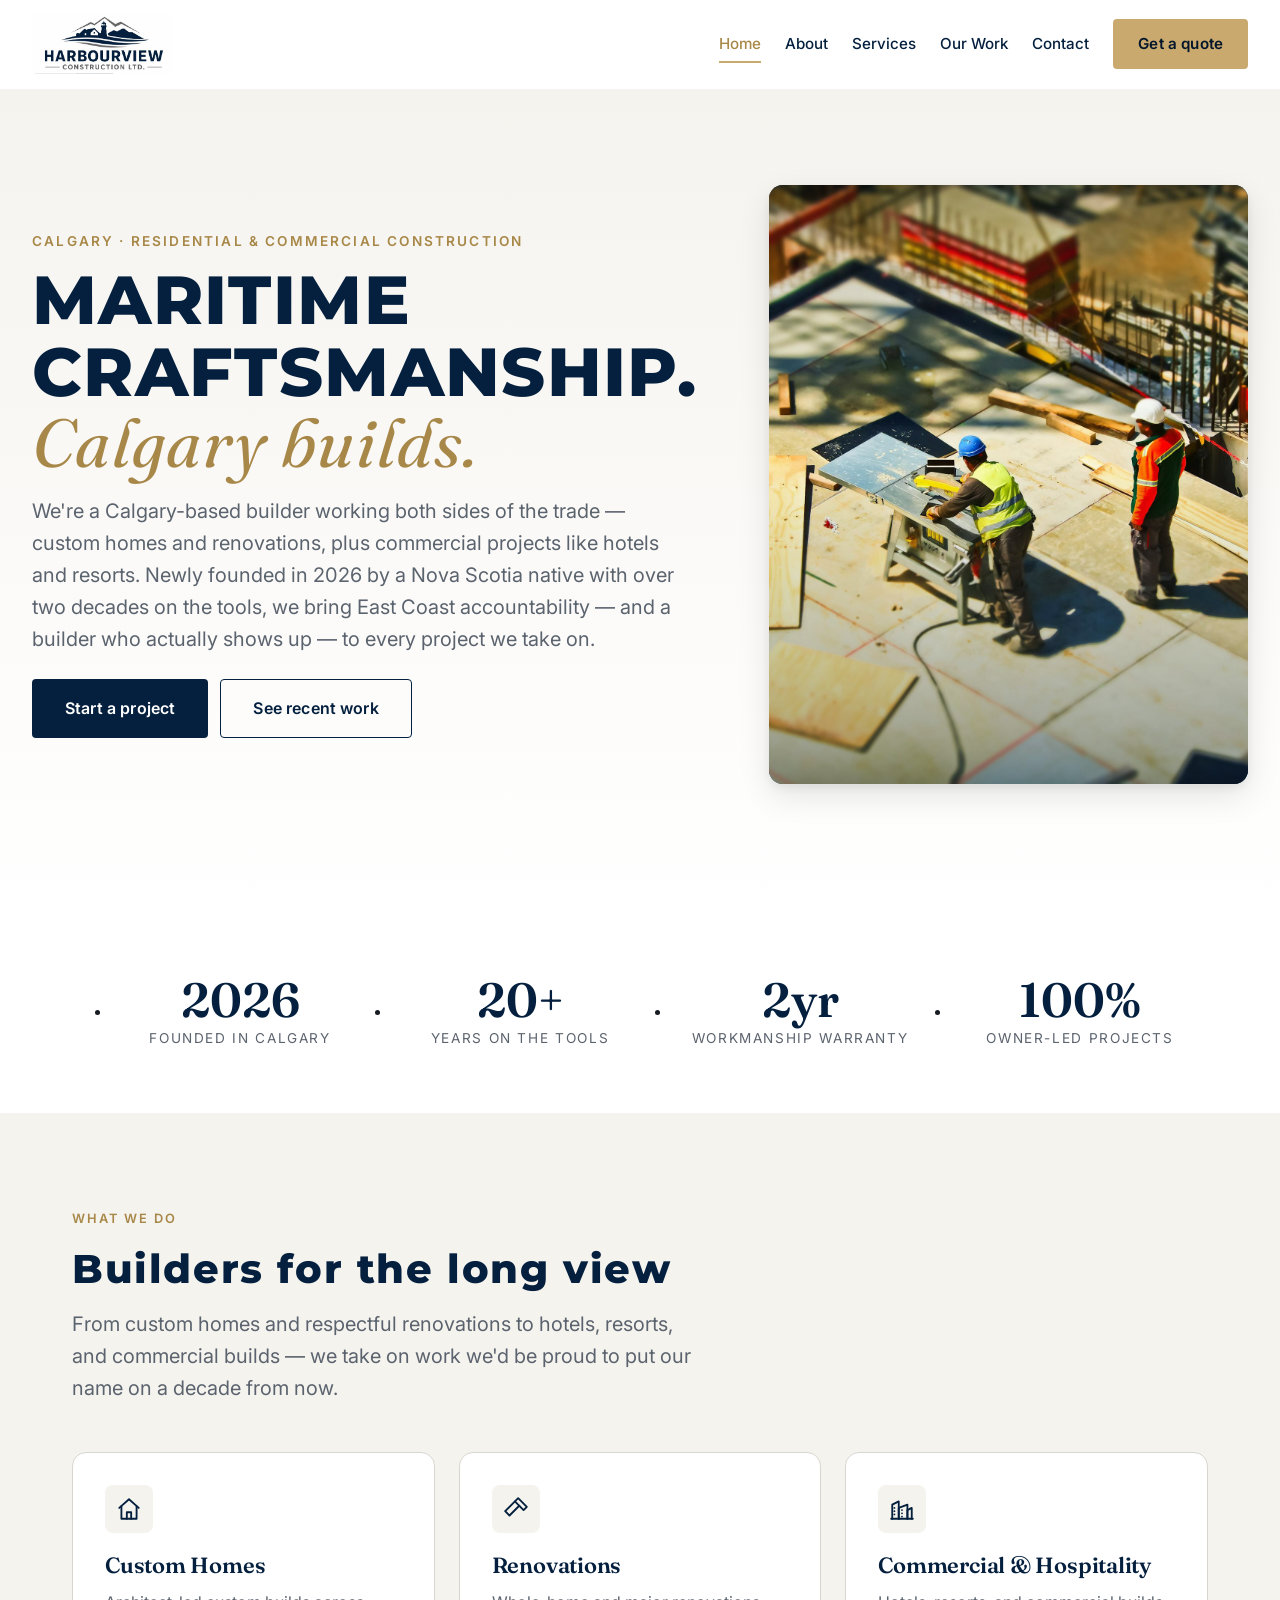
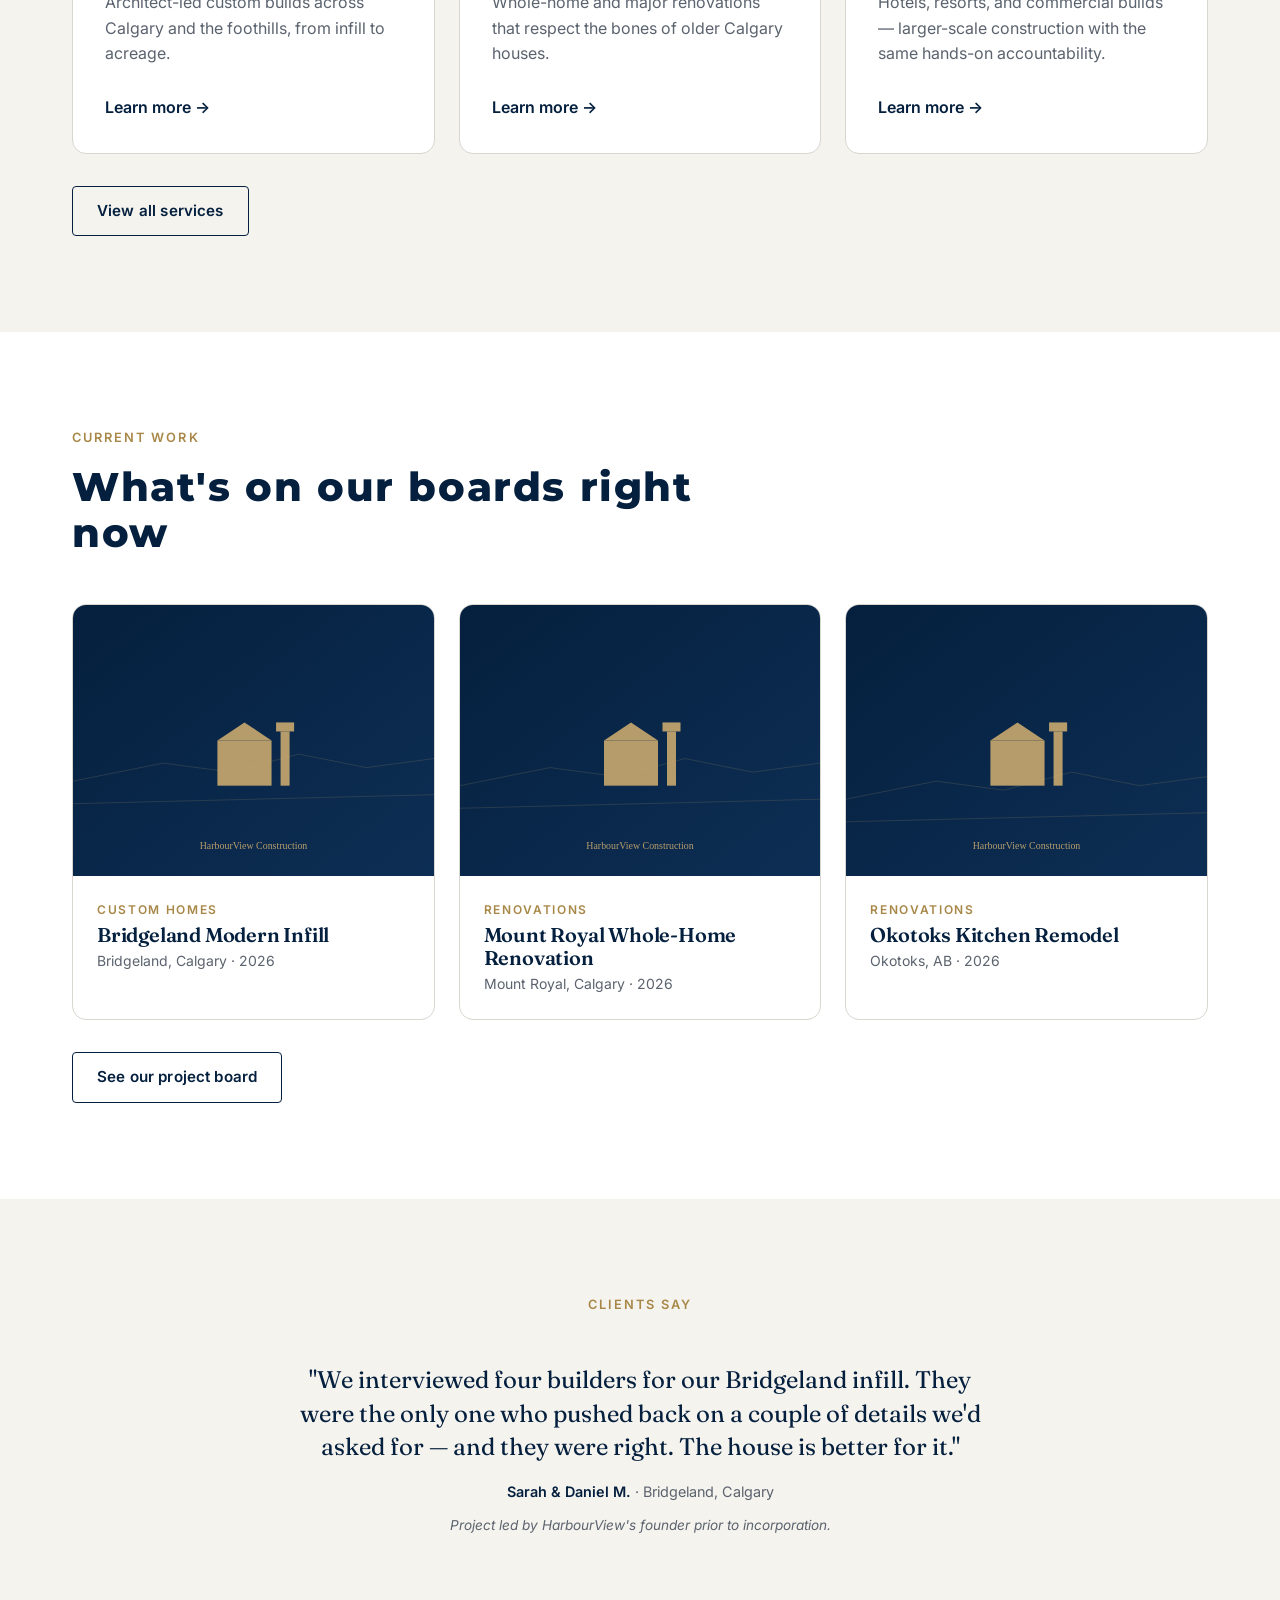
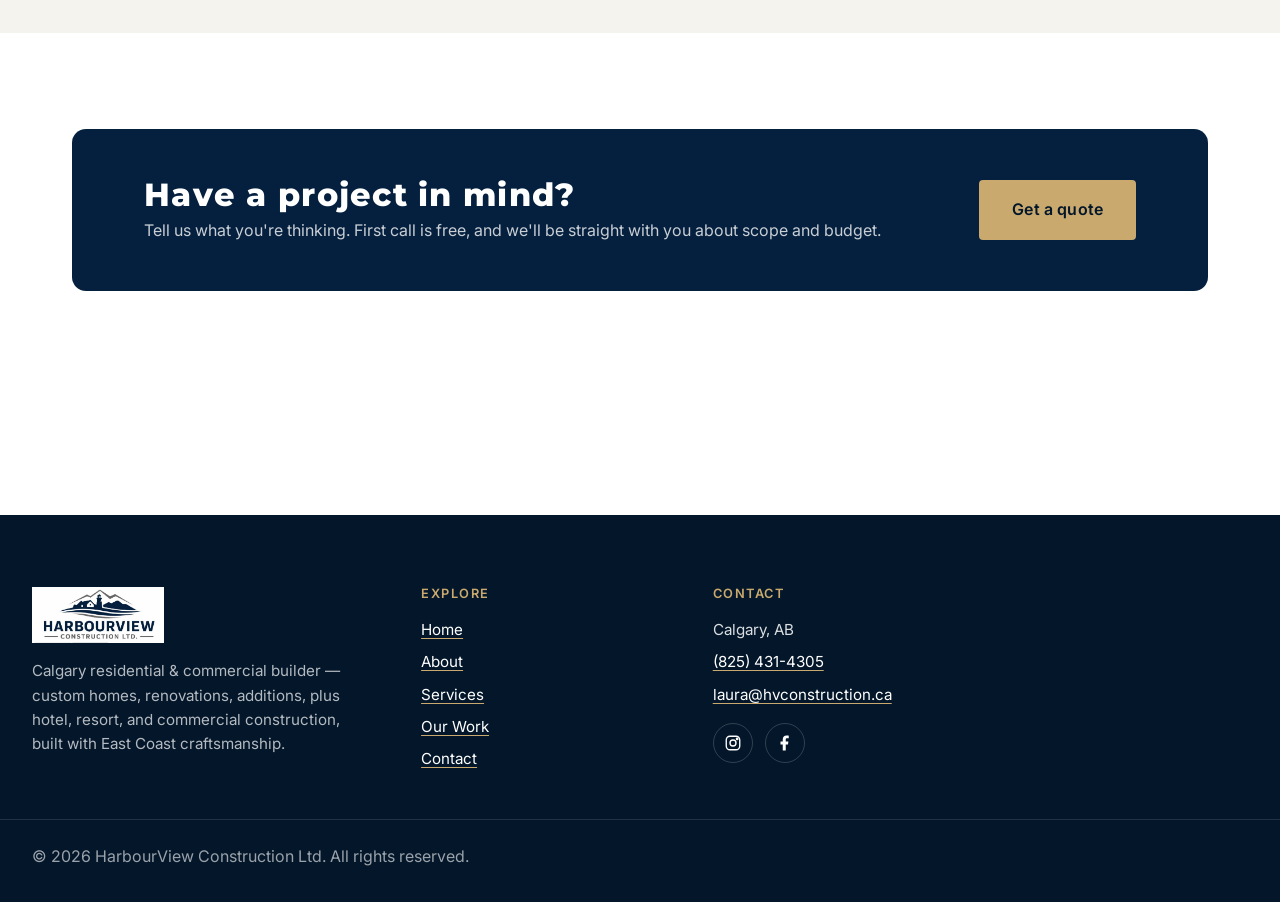
==== commit 1ccafd6e: "font fix" ====
--- a/index.html
+++ b/index.html
@@ -1,4 +1,4 @@
-<!doctype html><html lang="en"><head><meta charset="UTF-8"><meta name="viewport" content="width=device-width,initial-scale=1"><title>HarbourView Construction · Built to last. Built right.</title><meta name="description" content="HarbourView Construction is a Calgary residential &amp; commercial builder — custom homes, renovations, additions, plus hotel, resort, and commercial construction. Maritime craftsmanship, built to last."><meta name="theme-color" content="#05203e"><link rel="canonical" href="https://hvconstruction.ca/"><meta property="og:site_name" content="HarbourView Construction"><meta property="og:type" content="website"><meta property="og:title" content="HarbourView Construction"><meta property="og:description" content="HarbourView Construction is a Calgary residential &amp; commercial builder — custom homes, renovations, additions, plus hotel, resort, and commercial construction. Maritime craftsmanship, built to last."><meta property="og:url" content="https://hvconstruction.ca/"><meta property="og:image" content="https://hvconstruction.ca/assets/img/logo/logo.png"><meta property="og:locale" content="en_CA"><meta name="twitter:card" content="summary_large_image"><meta name="twitter:title" content="HarbourView Construction"><meta name="twitter:description" content="HarbourView Construction is a Calgary residential &amp; commercial builder — custom homes, renovations, additions, plus hotel, resort, and commercial construction. Maritime craftsmanship, built to last."><meta name="twitter:image" content="https://hvconstruction.ca/assets/img/logo/logo.png"><link rel="icon" type="image/png" href="assets/img/logo/logo.png"><link rel="apple-touch-icon" href="assets/img/logo/logo.png"><link rel="preconnect" href="https://fonts.googleapis.com"><link rel="preconnect" href="https://fonts.gstatic.com" crossorigin><link rel="preload" as="style" href="https://fonts.googleapis.com/css2?family=Montserrat:wght@700&family=Fraunces:opsz,wght@9..144,400;9..144,500;9..144,600&family=Inter:wght@400;500;600;700&display=swap"><link rel="stylesheet" href="https://fonts.googleapis.com/css2?family=Montserrat:wght@700&family=Fraunces:opsz,wght@9..144,400;9..144,500;9..144,600&family=Inter:wght@400;500;600;700&display=swap" media="print" onload='this.media="all"'><noscript><link rel="stylesheet" href="https://fonts.googleapis.com/css2?family=Montserrat:wght@700&family=Fraunces:opsz,wght@9..144,400;9..144,500;9..144,600&family=Inter:wght@400;500;600;700&display=swap"></noscript><link rel="stylesheet" href="assets/css/main.css"><script type="application/ld+json">{
+<!doctype html><html lang="en"><head><meta charset="UTF-8"><meta name="viewport" content="width=device-width,initial-scale=1"><title>HarbourView Construction · Built to last. Built right.</title><meta name="description" content="HarbourView Construction is a Calgary residential &amp; commercial builder — custom homes, renovations, additions, plus hotel, resort, and commercial construction. Maritime craftsmanship, built to last."><meta name="theme-color" content="#05203e"><link rel="canonical" href="https://hvconstruction.ca/"><meta property="og:site_name" content="HarbourView Construction"><meta property="og:type" content="website"><meta property="og:title" content="HarbourView Construction"><meta property="og:description" content="HarbourView Construction is a Calgary residential &amp; commercial builder — custom homes, renovations, additions, plus hotel, resort, and commercial construction. Maritime craftsmanship, built to last."><meta property="og:url" content="https://hvconstruction.ca/"><meta property="og:image" content="https://hvconstruction.ca/assets/img/logo/logo.png"><meta property="og:locale" content="en_CA"><meta name="twitter:card" content="summary_large_image"><meta name="twitter:title" content="HarbourView Construction"><meta name="twitter:description" content="HarbourView Construction is a Calgary residential &amp; commercial builder — custom homes, renovations, additions, plus hotel, resort, and commercial construction. Maritime craftsmanship, built to last."><meta name="twitter:image" content="https://hvconstruction.ca/assets/img/logo/logo.png"><link rel="icon" type="image/png" href="assets/img/logo/logo.png"><link rel="apple-touch-icon" href="assets/img/logo/logo.png"><link rel="preconnect" href="https://fonts.googleapis.com"><link rel="preconnect" href="https://fonts.gstatic.com" crossorigin><link rel="preload" as="style" href="https://fonts.googleapis.com/css2?family=Montserrat:wght@800&family=Fraunces:opsz,wght@9..144,400;9..144,500;9..144,600&family=Inter:wght@400;500;600;700&display=swap"><link rel="stylesheet" href="https://fonts.googleapis.com/css2?family=Montserrat:wght@800&family=Fraunces:opsz,wght@9..144,400;9..144,500;9..144,600&family=Inter:wght@400;500;600;700&display=swap" media="print" onload='this.media="all"'><noscript><link rel="stylesheet" href="https://fonts.googleapis.com/css2?family=Montserrat:wght@800&family=Fraunces:opsz,wght@9..144,400;9..144,500;9..144,600&family=Inter:wght@400;500;600;700&display=swap"></noscript><link rel="stylesheet" href="assets/css/main.css"><script type="application/ld+json">{
     "@context": "https://schema.org",
     "@type": "GeneralContractor",
     "name": "HarbourView Construction Ltd.",
@@ -33,4 +33,4 @@
       {"@type":"OpeningHoursSpecification","dayOfWeek":"Saturday","opens":"09:00","closes":"14:00"}
     ],
     "sameAs": ["https://www.instagram.com/harbourviewyyc","https://www.facebook.com/harbourviewyyc"]
-  }</script></head><body><a href="#main" class="skip-link">Skip to main content</a><header class="site-header" data-site-header><div class="site-header__inner"><a href="index.html" class="brand" aria-label="HarbourView Construction home"><img src="assets/img/logo/logo.png" alt="HarbourView Construction" class="brand__logo" width="922" height="393" decoding="async"></a><nav class="nav" aria-label="Primary"><ul class="nav__list"><li><a href="index.html" class="nav__link is-active">Home</a></li><li><a href="about/index.html" class="nav__link">About</a></li><li><a href="services/index.html" class="nav__link">Services</a></li><li><a href="our-work/index.html" class="nav__link">Our Work</a></li><li><a href="contact/index.html" class="nav__link">Contact</a></li></ul><a href="contact/index.html" class="btn btn--accent nav__cta">Get a quote</a></nav><button class="nav-toggle" type="button" aria-controls="mobile-nav" aria-expanded="false" aria-label="Open menu" data-nav-toggle><svg class="nav-toggle__open" viewBox="0 0 24 24" fill="none" stroke="currentColor" stroke-width="2" aria-hidden="true"><line x1="4" y1="7" x2="20" y2="7"/><line x1="4" y1="12" x2="20" y2="12"/><line x1="4" y1="17" x2="20" y2="17"/></svg> <svg class="nav-toggle__close" viewBox="0 0 24 24" fill="none" stroke="currentColor" stroke-width="2" aria-hidden="true"><line x1="6" y1="6" x2="18" y2="18"/><line x1="6" y1="18" x2="18" y2="6"/></svg></button></div></header><div id="mobile-nav" class="mobile-nav" aria-hidden="true" data-mobile-nav><div class="mobile-nav__header"><a href="index.html" class="brand" aria-label="HarbourView Construction home"><img src="assets/img/logo/logo.png" alt="HarbourView Construction" class="brand__logo"> </a><button class="mobile-nav__close" type="button" aria-label="Close menu" data-nav-close><svg viewBox="0 0 24 24" fill="none" stroke="currentColor" stroke-width="2" aria-hidden="true" style="width:22px;height:22px"><line x1="6" y1="6" x2="18" y2="18"/><line x1="6" y1="18" x2="18" y2="6"/></svg></button></div><ul class="mobile-nav__list"><li><a href="index.html" class="mobile-nav__link is-active">Home</a></li><li><a href="about/index.html" class="mobile-nav__link">About</a></li><li><a href="services/index.html" class="mobile-nav__link">Services</a></li><li><a href="our-work/index.html" class="mobile-nav__link">Our Work</a></li><li><a href="contact/index.html" class="mobile-nav__link">Contact</a></li></ul><div class="mobile-nav__contact"><p style="margin-bottom:.5rem">Calgary, Alberta</p><p><a href="tel:+18254314305">(825) 431-4305</a></p><p><a href="mailto:laura@hvconstruction.ca">laura@hvconstruction.ca</a></p></div></div><main id="main"><section class="hero"><div class="hero__inner"><div class="hero__content"><p class="hero__eyebrow">Calgary · Residential & commercial construction</p><h1 class="hero__title">Maritime craftsmanship.<br><em>Calgary builds.</em></h1><p class="hero__lead lead">We're a Calgary-based builder working both sides of the trade — custom homes and renovations, plus commercial projects like hotels and resorts. Newly founded in 2026 by a Nova Scotia native with over two decades on the tools, we bring East Coast accountability — and a builder who actually shows up — to every project we take on.</p><div class="hero__actions"><a href="contact/index.html" class="btn btn--primary btn--lg">Start a project</a> <a href="our-work/index.html" class="btn btn--outline btn--lg">See recent work</a></div></div><div class="hero__media" aria-hidden="true"><svg viewBox="0 0 800 1000" xmlns="http://www.w3.org/2000/svg" preserveAspectRatio="xMidYMid slice" style="width:100%;height:100%"><defs><linearGradient id="heroGrad" x1="0" y1="0" x2="1" y2="1"><stop offset="0%" stop-color="#05203e"/><stop offset="100%" stop-color="#0d2e54"/></linearGradient></defs><rect width="800" height="1000" fill="url(#heroGrad)"/><g opacity="0.4" fill="none" stroke="#c9a96e" stroke-width="1.5"><path d="M0 700 L150 660 L300 680 L450 640 L600 670 L800 650"/><path d="M0 750 L800 730"/><path d="M0 800 L800 780"/></g><g fill="#c9a96e" opacity="0.94"><rect x="240" y="500" width="180" height="180"/><polygon points="240,500 330,420 420,500"/><rect x="450" y="470" width="40" height="210"/><rect x="438" y="440" width="64" height="34"/><rect x="455" y="525" width="30" height="40" fill="#05203e"/></g><text x="400" y="940" text-anchor="middle" fill="#c9a96e" font-family="serif" font-size="22" opacity="0.85">HarbourView Construction</text></svg></div></div></section><section class="section section--tight"><div class="container"><ul class="stats" aria-label="Company highlights"><li class="stats__item"><div class="stats__value">2026</div><div class="stats__label">Founded in Calgary</div></li><li class="stats__item"><div class="stats__value">20+</div><div class="stats__label">Years on the tools</div></li><li class="stats__item"><div class="stats__value">2yr</div><div class="stats__label">Workmanship warranty</div></li><li class="stats__item"><div class="stats__value">100%</div><div class="stats__label">Owner-led projects</div></li></ul></div></section><section class="section section--sand" id="services"><div class="container"><header class="section-header"><p class="section-header__eyebrow">What we do</p><h2 class="section-header__title">Builders for the long view</h2><p class="section-header__lead lead">From custom homes and respectful renovations to hotels, resorts, and commercial builds — we take on work we'd be proud to put our name on a decade from now.</p></header><div class="card-grid"><article class="service-tile"><div class="service-tile__icon"><svg viewBox="0 0 24 24" fill="none" stroke="currentColor" stroke-width="1.7" stroke-linecap="round" stroke-linejoin="round" aria-hidden="true"><path d="M3 11l9-8 9 8"/><path d="M5 9.5V21h14V9.5"/><path d="M10 21v-6h4v6"/></svg></div><h3 class="service-tile__title">Custom Homes</h3><p class="service-tile__summary">Architect-led custom builds across Calgary and the foothills, from infill to acreage.</p><a href="services/index.html#custom-homes" class="card__cta" aria-label="Learn more about Custom Homes">Learn more</a></article><article class="service-tile"><div class="service-tile__icon"><svg viewBox="0 0 24 24" fill="none" stroke="currentColor" stroke-width="1.7" stroke-linecap="round" stroke-linejoin="round" aria-hidden="true"><path d="M14 2l8 8-3 3-8-8z"/><path d="M11 5l-9 9 4 4 9-9"/></svg></div><h3 class="service-tile__title">Renovations</h3><p class="service-tile__summary">Whole-home and major renovations that respect the bones of older Calgary houses.</p><a href="services/index.html#renovations" class="card__cta" aria-label="Learn more about Renovations">Learn more</a></article><article class="service-tile"><div class="service-tile__icon"><svg viewBox="0 0 24 24" fill="none" stroke="currentColor" stroke-width="1.7" stroke-linecap="round" stroke-linejoin="round" aria-hidden="true"><path d="M3 21V8l6-3v16"/><path d="M9 21V11l8-3v13"/><path d="M17 21v-8l4-2v10"/><path d="M2 21h20"/><path d="M5 11h0M5 14h0M5 17h0M12 13h0M12 16h0M12 19h0"/></svg></div><h3 class="service-tile__title">Commercial &amp; Hospitality</h3><p class="service-tile__summary">Hotels, resorts, and commercial builds — larger-scale construction with the same hands-on accountability.</p><a href="services/index.html#commercial" class="card__cta" aria-label="Learn more about Commercial &amp; Hospitality">Learn more</a></article></div><p style="margin-top:2rem"><a href="services/index.html" class="btn btn--outline">View all services</a></p></div></section><section class="section"><div class="container"><header class="section-header"><p class="section-header__eyebrow">Current work</p><h2 class="section-header__title">What's on our boards right now</h2></header><div class="gallery"><article class="gallery-item"><div class="gallery-item__media"><img src="assets/img/projects/placeholder-1.svg" alt="Bridgeland Modern Infill" loading="lazy" width="800" height="600"></div><div class="gallery-item__body"><p class="gallery-item__category">Custom Homes</p><h3 class="gallery-item__title">Bridgeland Modern Infill</h3><p class="gallery-item__meta">Bridgeland, Calgary · 2026</p></div></article><article class="gallery-item"><div class="gallery-item__media"><img src="assets/img/projects/placeholder-2.svg" alt="Mount Royal Whole-Home Renovation" loading="lazy" width="800" height="600"></div><div class="gallery-item__body"><p class="gallery-item__category">Renovations</p><h3 class="gallery-item__title">Mount Royal Whole-Home Renovation</h3><p class="gallery-item__meta">Mount Royal, Calgary · 2026</p></div></article><article class="gallery-item"><div class="gallery-item__media"><img src="assets/img/projects/placeholder-5.svg" alt="Okotoks Kitchen Remodel" loading="lazy" width="800" height="600"></div><div class="gallery-item__body"><p class="gallery-item__category">Renovations</p><h3 class="gallery-item__title">Okotoks Kitchen Remodel</h3><p class="gallery-item__meta">Okotoks, AB · 2026</p></div></article></div><p style="margin-top:2rem"><a href="our-work/index.html" class="btn btn--outline">See our project board</a></p></div></section><section class="section section--sand"><div class="container container--narrow" style="text-align:center"><header class="section-header section-header--center"><p class="section-header__eyebrow">Clients say</p></header><blockquote class="quote"><p class="quote__text">"We interviewed four builders for our Bridgeland infill. They were the only one who pushed back on a couple of details we&#39;d asked for — and they were right. The house is better for it."</p><p class="quote__author"><strong>Sarah &amp; Daniel M.</strong> · Bridgeland, Calgary</p><p class="quote__note" style="margin-top:.75rem;font-size:.85rem;color:var(--color-muted,#5b636e);font-style:italic">Project led by HarbourView&#39;s founder prior to incorporation.</p></blockquote></div></section><section class="section"><div class="container"><div class="cta-strip"><div><h2>Have a project in mind?</h2><p>Tell us what you're thinking. First call is free, and we'll be straight with you about scope and budget.</p></div><a href="contact/index.html" class="btn btn--accent btn--lg">Get a quote</a></div></div></section></main><footer class="site-footer" role="contentinfo"><div class="footer-grid"><div class="footer-col footer-brand"><img src="assets/img/logo/logo.png" alt="HarbourView Construction" class="footer-brand__logo" width="132" height="56" loading="lazy"><p>Calgary residential &amp; commercial builder — custom homes, renovations, additions, plus hotel, resort, and commercial construction, built with East Coast craftsmanship.</p></div><div class="footer-col"><h2 class="footer-col__title">Explore</h2><ul class="footer-col__list"><li><a href="index.html">Home</a></li><li><a href="about/index.html">About</a></li><li><a href="services/index.html">Services</a></li><li><a href="our-work/index.html">Our Work</a></li><li><a href="contact/index.html">Contact</a></li></ul></div><div class="footer-col"><h2 class="footer-col__title">Contact</h2><ul class="footer-col__list"><li>Calgary, AB</li><li><a href="tel:+18254314305">(825) 431-4305</a></li><li><a href="mailto:laura@hvconstruction.ca">laura@hvconstruction.ca</a></li></ul><ul class="social-links" style="margin-top:1rem" aria-label="Social media"><li><a href="https://www.instagram.com/harbourviewyyc" aria-label="Instagram" rel="noopener" target="_blank"><svg viewBox="0 0 24 24" fill="none" stroke="currentColor" stroke-width="1.8" aria-hidden="true"><rect x="3" y="3" width="18" height="18" rx="5"/><circle cx="12" cy="12" r="4"/><circle cx="17.5" cy="6.5" r="1" fill="currentColor"/></svg></a></li><li><a href="https://www.facebook.com/harbourviewyyc" aria-label="Facebook" rel="noopener" target="_blank"><svg viewBox="0 0 24 24" fill="currentColor" aria-hidden="true"><path d="M13 22v-8h3l.5-4H13V7.5c0-1.1.4-1.7 1.7-1.7H17V2.2c-.4-.1-1.6-.2-3-.2-3 0-5 1.8-5 5.2V10H6v4h3v8h4z"/></svg></a></li></ul></div></div><div class="footer-meta"><p>© 2026 HarbourView Construction Ltd. All rights reserved.</p></div></footer><script src="assets/js/site.js" defer="defer"></script></body></html>+  }</script></head><body><a href="#main" class="skip-link">Skip to main content</a><header class="site-header" data-site-header><div class="site-header__inner"><a href="index.html" class="brand" aria-label="HarbourView Construction home"><img src="assets/img/logo/logo.png" alt="HarbourView Construction" class="brand__logo" width="922" height="393" decoding="async"></a><nav class="nav" aria-label="Primary"><ul class="nav__list"><li><a href="index.html" class="nav__link is-active">Home</a></li><li><a href="about/index.html" class="nav__link">About</a></li><li><a href="services/index.html" class="nav__link">Services</a></li><li><a href="our-work/index.html" class="nav__link">Our Work</a></li><li><a href="contact/index.html" class="nav__link">Contact</a></li></ul><a href="contact/index.html" class="btn btn--accent nav__cta">Get a quote</a></nav><button class="nav-toggle" type="button" aria-controls="mobile-nav" aria-expanded="false" aria-label="Open menu" data-nav-toggle><svg class="nav-toggle__open" viewBox="0 0 24 24" fill="none" stroke="currentColor" stroke-width="2" aria-hidden="true"><line x1="4" y1="7" x2="20" y2="7"/><line x1="4" y1="12" x2="20" y2="12"/><line x1="4" y1="17" x2="20" y2="17"/></svg> <svg class="nav-toggle__close" viewBox="0 0 24 24" fill="none" stroke="currentColor" stroke-width="2" aria-hidden="true"><line x1="6" y1="6" x2="18" y2="18"/><line x1="6" y1="18" x2="18" y2="6"/></svg></button></div></header><div id="mobile-nav" class="mobile-nav" aria-hidden="true" data-mobile-nav><div class="mobile-nav__header"><a href="index.html" class="brand" aria-label="HarbourView Construction home"><img src="assets/img/logo/logo.png" alt="HarbourView Construction" class="brand__logo"> </a><button class="mobile-nav__close" type="button" aria-label="Close menu" data-nav-close><svg viewBox="0 0 24 24" fill="none" stroke="currentColor" stroke-width="2" aria-hidden="true" style="width:22px;height:22px"><line x1="6" y1="6" x2="18" y2="18"/><line x1="6" y1="18" x2="18" y2="6"/></svg></button></div><ul class="mobile-nav__list"><li><a href="index.html" class="mobile-nav__link is-active">Home</a></li><li><a href="about/index.html" class="mobile-nav__link">About</a></li><li><a href="services/index.html" class="mobile-nav__link">Services</a></li><li><a href="our-work/index.html" class="mobile-nav__link">Our Work</a></li><li><a href="contact/index.html" class="mobile-nav__link">Contact</a></li></ul><div class="mobile-nav__contact"><p style="margin-bottom:.5rem">Calgary, Alberta</p><p><a href="tel:+18254314305">(825) 431-4305</a></p><p><a href="mailto:laura@hvconstruction.ca">laura@hvconstruction.ca</a></p></div></div><main id="main"><section class="hero"><div class="hero__inner"><div class="hero__content"><p class="hero__eyebrow">Calgary · Residential & commercial construction</p><h1 class="hero__title">Maritime craftsmanship.<br><em>Calgary builds.</em></h1><p class="hero__lead lead">We're a Calgary-based builder working both sides of the trade — custom homes and renovations, plus commercial projects like hotels and resorts. Newly founded in 2026 by a Nova Scotia native with over two decades on the tools, we bring East Coast accountability — and a builder who actually shows up — to every project we take on.</p><div class="hero__actions"><a href="contact/index.html" class="btn btn--primary btn--lg">Start a project</a> <a href="our-work/index.html" class="btn btn--outline btn--lg">See recent work</a></div></div><div class="hero__media"><img src="assets/img/hero/construction-hero.jpg" alt="A multi-storey building under construction" width="1280" height="1600" loading="eager" fetchpriority="high" decoding="async"></div></div></section><section class="section section--tight"><div class="container"><ul class="stats" aria-label="Company highlights"><li class="stats__item"><div class="stats__value">2026</div><div class="stats__label">Founded in Calgary</div></li><li class="stats__item"><div class="stats__value">20+</div><div class="stats__label">Years on the tools</div></li><li class="stats__item"><div class="stats__value">2yr</div><div class="stats__label">Workmanship warranty</div></li><li class="stats__item"><div class="stats__value">100%</div><div class="stats__label">Owner-led projects</div></li></ul></div></section><section class="section section--sand" id="services"><div class="container"><header class="section-header"><p class="section-header__eyebrow">What we do</p><h2 class="section-header__title">Builders for the long view</h2><p class="section-header__lead lead">From custom homes and respectful renovations to hotels, resorts, and commercial builds — we take on work we'd be proud to put our name on a decade from now.</p></header><div class="card-grid"><article class="service-tile"><div class="service-tile__icon"><svg viewBox="0 0 24 24" fill="none" stroke="currentColor" stroke-width="1.7" stroke-linecap="round" stroke-linejoin="round" aria-hidden="true"><path d="M3 11l9-8 9 8"/><path d="M5 9.5V21h14V9.5"/><path d="M10 21v-6h4v6"/></svg></div><h3 class="service-tile__title">Custom Homes</h3><p class="service-tile__summary">Architect-led custom builds across Calgary and the foothills, from infill to acreage.</p><a href="services/index.html#custom-homes" class="card__cta" aria-label="Learn more about Custom Homes">Learn more</a></article><article class="service-tile"><div class="service-tile__icon"><svg viewBox="0 0 24 24" fill="none" stroke="currentColor" stroke-width="1.7" stroke-linecap="round" stroke-linejoin="round" aria-hidden="true"><path d="M14 2l8 8-3 3-8-8z"/><path d="M11 5l-9 9 4 4 9-9"/></svg></div><h3 class="service-tile__title">Renovations</h3><p class="service-tile__summary">Whole-home and major renovations that respect the bones of older Calgary houses.</p><a href="services/index.html#renovations" class="card__cta" aria-label="Learn more about Renovations">Learn more</a></article><article class="service-tile"><div class="service-tile__icon"><svg viewBox="0 0 24 24" fill="none" stroke="currentColor" stroke-width="1.7" stroke-linecap="round" stroke-linejoin="round" aria-hidden="true"><path d="M3 21V8l6-3v16"/><path d="M9 21V11l8-3v13"/><path d="M17 21v-8l4-2v10"/><path d="M2 21h20"/><path d="M5 11h0M5 14h0M5 17h0M12 13h0M12 16h0M12 19h0"/></svg></div><h3 class="service-tile__title">Commercial &amp; Hospitality</h3><p class="service-tile__summary">Hotels, resorts, and commercial builds — larger-scale construction with the same hands-on accountability.</p><a href="services/index.html#commercial" class="card__cta" aria-label="Learn more about Commercial &amp; Hospitality">Learn more</a></article></div><p style="margin-top:2rem"><a href="services/index.html" class="btn btn--outline">View all services</a></p></div></section><section class="section"><div class="container"><header class="section-header"><p class="section-header__eyebrow">Current work</p><h2 class="section-header__title">What's on our boards right now</h2></header><div class="gallery"><article class="gallery-item"><div class="gallery-item__media"><img src="assets/img/projects/placeholder-1.svg" alt="Bridgeland Modern Infill" loading="lazy" width="800" height="600"></div><div class="gallery-item__body"><p class="gallery-item__category">Custom Homes</p><h3 class="gallery-item__title">Bridgeland Modern Infill</h3><p class="gallery-item__meta">Bridgeland, Calgary · 2026</p></div></article><article class="gallery-item"><div class="gallery-item__media"><img src="assets/img/projects/placeholder-2.svg" alt="Mount Royal Whole-Home Renovation" loading="lazy" width="800" height="600"></div><div class="gallery-item__body"><p class="gallery-item__category">Renovations</p><h3 class="gallery-item__title">Mount Royal Whole-Home Renovation</h3><p class="gallery-item__meta">Mount Royal, Calgary · 2026</p></div></article><article class="gallery-item"><div class="gallery-item__media"><img src="assets/img/projects/placeholder-5.svg" alt="Okotoks Kitchen Remodel" loading="lazy" width="800" height="600"></div><div class="gallery-item__body"><p class="gallery-item__category">Renovations</p><h3 class="gallery-item__title">Okotoks Kitchen Remodel</h3><p class="gallery-item__meta">Okotoks, AB · 2026</p></div></article></div><p style="margin-top:2rem"><a href="our-work/index.html" class="btn btn--outline">See our project board</a></p></div></section><section class="section section--sand"><div class="container container--narrow" style="text-align:center"><header class="section-header section-header--center"><p class="section-header__eyebrow">Clients say</p></header><blockquote class="quote"><p class="quote__text">"We interviewed four builders for our Bridgeland infill. They were the only one who pushed back on a couple of details we&#39;d asked for — and they were right. The house is better for it."</p><p class="quote__author"><strong>Sarah &amp; Daniel M.</strong> · Bridgeland, Calgary</p><p class="quote__note" style="margin-top:.75rem;font-size:.85rem;color:var(--color-muted,#5b636e);font-style:italic">Project led by HarbourView&#39;s founder prior to incorporation.</p></blockquote></div></section><section class="section"><div class="container"><div class="cta-strip"><div><h2>Have a project in mind?</h2><p>Tell us what you're thinking. First call is free, and we'll be straight with you about scope and budget.</p></div><a href="contact/index.html" class="btn btn--accent btn--lg">Get a quote</a></div></div></section></main><footer class="site-footer" role="contentinfo"><div class="footer-grid"><div class="footer-col footer-brand"><img src="assets/img/logo/logo.png" alt="HarbourView Construction" class="footer-brand__logo" width="132" height="56" loading="lazy"><p>Calgary residential &amp; commercial builder — custom homes, renovations, additions, plus hotel, resort, and commercial construction, built with East Coast craftsmanship.</p></div><div class="footer-col"><h2 class="footer-col__title">Explore</h2><ul class="footer-col__list"><li><a href="index.html">Home</a></li><li><a href="about/index.html">About</a></li><li><a href="services/index.html">Services</a></li><li><a href="our-work/index.html">Our Work</a></li><li><a href="contact/index.html">Contact</a></li></ul></div><div class="footer-col"><h2 class="footer-col__title">Contact</h2><ul class="footer-col__list"><li>Calgary, AB</li><li><a href="tel:+18254314305">(825) 431-4305</a></li><li><a href="mailto:laura@hvconstruction.ca">laura@hvconstruction.ca</a></li></ul><ul class="social-links" style="margin-top:1rem" aria-label="Social media"><li><a href="https://www.instagram.com/harbourviewyyc" aria-label="Instagram" rel="noopener" target="_blank"><svg viewBox="0 0 24 24" fill="none" stroke="currentColor" stroke-width="1.8" aria-hidden="true"><rect x="3" y="3" width="18" height="18" rx="5"/><circle cx="12" cy="12" r="4"/><circle cx="17.5" cy="6.5" r="1" fill="currentColor"/></svg></a></li><li><a href="https://www.facebook.com/harbourviewyyc" aria-label="Facebook" rel="noopener" target="_blank"><svg viewBox="0 0 24 24" fill="currentColor" aria-hidden="true"><path d="M13 22v-8h3l.5-4H13V7.5c0-1.1.4-1.7 1.7-1.7H17V2.2c-.4-.1-1.6-.2-3-.2-3 0-5 1.8-5 5.2V10H6v4h3v8h4z"/></svg></a></li></ul></div></div><div class="footer-meta"><p>© 2026 HarbourView Construction Ltd. All rights reserved.</p></div></footer><script src="assets/js/site.js" defer="defer"></script></body></html>
--- a/assets/css/main.css
+++ b/assets/css/main.css
@@ -1 +1 @@
-﻿*,*::before,*::after{box-sizing:border-box}*{margin:0}html{text-size-adjust:100%;-webkit-font-smoothing:antialiased;scroll-behavior:smooth}@media(prefers-reduced-motion: reduce){html{scroll-behavior:auto}}body{min-height:100vh;line-height:1.6;font-family:"Inter",-apple-system,BlinkMacSystemFont,"Segoe UI",Roboto,sans-serif;font-weight:400;font-size:1rem;color:#161b22;background:#fff;text-rendering:optimizeLegibility}img,picture,video,canvas,svg{display:block;max-width:100%;height:auto}input,button,textarea,select{font:inherit;color:inherit}p,h1,h2,h3,h4,h5,h6{overflow-wrap:break-word}#root,#__next{isolation:isolate}h1,h2,h3,h4{font-family:"Fraunces","Playfair Display",Georgia,serif;font-weight:600;line-height:1.15;letter-spacing:-0.01em;color:#05203e}h1,h2{font-family:"Montserrat","Helvetica Neue",Arial,sans-serif;font-weight:700;letter-spacing:.02em}h1{text-transform:uppercase}h1 em{text-transform:none}h1{font-size:clamp(2rem,24px + 2.5vw,3.5rem)}h2{font-size:clamp(1.625rem,21.3333333333px + 1.4583333333vw,2.5rem)}h3{font-size:clamp(1.25rem,18px + 0.625vw,1.625rem)}h4{font-size:clamp(1.125rem,17.3333333333px + 0.2083333333vw,1.25rem);font-family:"Inter",-apple-system,BlinkMacSystemFont,"Segoe UI",Roboto,sans-serif;font-weight:600}p{font-size:1rem}.lead{font-size:clamp(1.0625rem,16px + 0.3125vw,1.25rem);color:#5b636e}a{color:#05203e;text-decoration:underline;text-decoration-color:#c9a96e;text-underline-offset:3px;text-decoration-thickness:1px;transition:color 150ms cubic-bezier(0.16, 1, 0.3, 1)}a:hover{color:#a88848}a:focus-visible{outline:2px solid #c9a96e;outline-offset:2px;border-radius:2px}::selection{background:#c9a96e;color:#03162a}.skip-link{position:absolute;top:-40px;left:1rem;background:rgba(0,0,0,0);color:#fff;padding:.5rem 1rem;text-decoration:none;border-radius:4px;z-index:1100;transition:top 150ms cubic-bezier(0.16, 1, 0.3, 1)}.skip-link:focus{top:.5rem}.site-header{position:sticky;top:0;z-index:100;background:hsla(0,0%,100%,.92);backdrop-filter:saturate(140%) blur(8px);-webkit-backdrop-filter:saturate(140%) blur(8px);border-bottom:1px solid rgba(0,0,0,0);transition:border-color 240ms cubic-bezier(0.16, 1, 0.3, 1),box-shadow 240ms cubic-bezier(0.16, 1, 0.3, 1)}.site-header.is-scrolled{border-bottom-color:#d8d6cf;box-shadow:0 1px 2px rgba(0,0,0,.06),0 1px 3px rgba(0,0,0,.04)}.site-header__inner{width:100%;max-width:1440px;margin-inline:auto;padding-inline:1rem}@media(min-width: 768px){.site-header__inner{padding-inline:1.5rem}}@media(min-width: 1024px){.site-header__inner{padding-inline:2rem}}.site-header__inner{display:flex;align-items:center;justify-content:space-between;gap:1.5rem;min-height:72px;padding-block:.75rem}@media(min-width: 768px){.site-header__inner{min-height:88px}}.brand{display:inline-flex;align-items:center;text-decoration:none;color:#05203e}.brand__logo{height:48px;width:auto}@media(min-width: 768px){.brand__logo{height:60px}}.brand:hover{color:#05203e}.brand:focus-visible{outline:2px solid #c9a96e;outline-offset:2px;border-radius:4px}.nav{display:contents}@media(min-width: 1024px){.nav{display:inline-flex;align-items:center;gap:1.5rem}}.nav__list{display:none;list-style:none;padding:0;margin:0;gap:1.5rem}@media(min-width: 1024px){.nav__list{display:flex}}.nav__link{position:relative;font-size:.95rem;font-weight:500;color:#05203e;text-decoration:none;padding-block:.5rem;transition:color 150ms cubic-bezier(0.16, 1, 0.3, 1)}.nav__link::after{content:"";position:absolute;left:0;right:0;bottom:-2px;height:2px;background:#c9a96e;transform:scaleX(0);transform-origin:left;transition:transform 240ms cubic-bezier(0.16, 1, 0.3, 1)}.nav__link:hover,.nav__link.is-active{color:#a88848}.nav__link:hover::after,.nav__link.is-active::after{transform:scaleX(1)}.nav__cta{display:none}@media(min-width: 1024px){.nav__cta{display:inline-flex}}.nav-toggle{display:inline-flex;align-items:center;justify-content:center;width:44px;height:44px;background:rgba(0,0,0,0);border:1px solid #d8d6cf;border-radius:4px;cursor:pointer;color:#05203e}.nav-toggle:focus-visible{outline:2px solid #c9a96e;outline-offset:2px}@media(min-width: 1024px){.nav-toggle{display:none}}.nav-toggle svg{width:22px;height:22px}.nav-toggle__open{display:block}.nav-toggle__close{display:none}.nav-toggle[aria-expanded=true] .nav-toggle__open{display:none}.nav-toggle[aria-expanded=true] .nav-toggle__close{display:block}.mobile-nav{position:fixed;inset:0;z-index:500;background:#05203e;color:#fff;padding:3rem 1.5rem 2rem;display:flex;flex-direction:column;gap:2rem;transform:translateX(100%);transition:transform 240ms cubic-bezier(0.7, 0, 0.3, 1);overflow-y:auto}.mobile-nav.is-open{transform:translateX(0)}@media(min-width: 1024px){.mobile-nav{display:none}}.mobile-nav__header{display:flex;justify-content:space-between;align-items:center}.mobile-nav__close{background:rgba(0,0,0,0);border:1px solid hsla(0,0%,100%,.3);color:#fff;width:44px;height:44px;border-radius:4px;cursor:pointer;display:inline-flex;align-items:center;justify-content:center}.mobile-nav__close:focus-visible{outline:2px solid #c9a96e;outline-offset:2px}.mobile-nav__list{list-style:none;padding:0;margin:0;display:flex;flex-direction:column;gap:1rem}.mobile-nav__link{display:block;font-family:"Fraunces","Playfair Display",Georgia,serif;font-size:1.75rem;font-weight:600;color:#fff;text-decoration:none;padding-block:.5rem;border-bottom:1px solid hsla(0,0%,100%,.12)}.mobile-nav__link:hover,.mobile-nav__link.is-active{color:#c9a96e}.mobile-nav__link:focus-visible{outline:2px solid #c9a96e;outline-offset:2px;border-radius:4px}.mobile-nav__contact{margin-top:auto;padding-top:1.5rem;border-top:1px solid hsla(0,0%,100%,.16);color:hsla(0,0%,100%,.85);font-size:.95rem}.mobile-nav__contact a{color:#fff}body.is-nav-open{overflow:hidden}.site-footer{background:#03162a;color:hsla(0,0%,100%,.86);padding-block:4.5rem 2rem;margin-top:8rem}.site-footer a{color:#fff;text-decoration-color:#c9a96e}.site-footer a:hover{color:#c9a96e}.footer-grid{width:100%;max-width:1440px;margin-inline:auto;padding-inline:1rem}@media(min-width: 768px){.footer-grid{padding-inline:1.5rem}}@media(min-width: 1024px){.footer-grid{padding-inline:2rem}}.footer-grid{display:grid;gap:3rem}@media(min-width: 768px){.footer-grid{grid-template-columns:1.4fr 1fr 1fr 1fr}}.footer-col__title{font-family:"Inter",-apple-system,BlinkMacSystemFont,"Segoe UI",Roboto,sans-serif;font-size:.8rem;font-weight:600;text-transform:uppercase;letter-spacing:.12em;color:#c9a96e;margin-bottom:1rem}.footer-col__list{list-style:none;padding:0;margin:0;display:flex;flex-direction:column;gap:.5rem}.footer-col p,.footer-col li{font-size:.95rem}.footer-brand__logo{height:56px;margin-bottom:1rem}.footer-brand p{color:hsla(0,0%,100%,.7);max-width:32ch}.footer-meta{width:100%;max-width:1440px;margin-inline:auto;padding-inline:1rem}@media(min-width: 768px){.footer-meta{padding-inline:1.5rem}}@media(min-width: 1024px){.footer-meta{padding-inline:2rem}}.footer-meta{margin-top:3rem;padding-top:1.5rem;border-top:1px solid hsla(0,0%,100%,.12);display:flex;flex-direction:column;gap:.75rem;font-size:.85rem;color:hsla(0,0%,100%,.6)}@media(min-width: 768px){.footer-meta{flex-direction:row;justify-content:space-between}}.social-links{display:flex;gap:.75rem;list-style:none;padding:0;margin:0}.social-links a{display:inline-flex;align-items:center;justify-content:center;width:40px;height:40px;border:1px solid hsla(0,0%,100%,.18);border-radius:50%;text-decoration:none;transition:all 150ms cubic-bezier(0.16, 1, 0.3, 1)}.social-links a:hover{background:#c9a96e;border-color:#c9a96e;color:#03162a}.social-links svg{width:18px;height:18px}.btn{display:inline-flex;align-items:center;justify-content:center;gap:.5rem;padding:.75rem 1.5rem;font-family:"Inter",-apple-system,BlinkMacSystemFont,"Segoe UI",Roboto,sans-serif;font-size:.95rem;font-weight:600;letter-spacing:.01em;text-decoration:none;border:1px solid rgba(0,0,0,0);border-radius:4px;cursor:pointer;transition:all 150ms cubic-bezier(0.16, 1, 0.3, 1);white-space:nowrap}.btn:focus-visible{outline:2px solid #c9a96e;outline-offset:2px}.btn--primary{background:#05203e;color:#fff}.btn--primary:hover{background:#0d2e54;color:#fff}.btn--accent{background:#c9a96e;color:#03162a}.btn--accent:hover{background:#a88848;color:#fff}.btn--outline{background:rgba(0,0,0,0);color:#05203e;border-color:#05203e}.btn--outline:hover{background:#05203e;color:#fff}.btn--ghost{background:rgba(0,0,0,0);color:#05203e}.btn--ghost:hover{color:#a88848}.btn--lg{padding:1rem 2rem;font-size:1rem}.btn svg{width:16px;height:16px;transition:transform 150ms cubic-bezier(0.16, 1, 0.3, 1)}.btn:hover svg.icon-arrow{transform:translateX(2px)}.section{padding-block:4.5rem}@media(min-width: 768px){.section{padding-block:6rem}}.section--tight{padding-block:3rem}.section--sand{background:#f5f3ee}.section--navy{background:#05203e;color:hsla(0,0%,100%,.92)}.section--navy h1,.section--navy h2,.section--navy h3,.section--navy h4{color:#fff}.section--navy a{color:#fff;text-decoration-color:#c9a96e}.section--navy a:hover{color:#c9a96e}.container{width:100%;max-width:1200px;margin-inline:auto;padding-inline:1rem}@media(min-width: 768px){.container{padding-inline:1.5rem}}@media(min-width: 1024px){.container{padding-inline:2rem}}.container--wide{width:100%;max-width:1440px;margin-inline:auto;padding-inline:1rem}@media(min-width: 768px){.container--wide{padding-inline:1.5rem}}@media(min-width: 1024px){.container--wide{padding-inline:2rem}}.container--narrow{width:100%;max-width:760px;margin-inline:auto;padding-inline:1rem}@media(min-width: 768px){.container--narrow{padding-inline:1.5rem}}@media(min-width: 1024px){.container--narrow{padding-inline:2rem}}.section-header{display:flex;flex-direction:column;gap:1rem;max-width:64ch;margin-bottom:3rem}.section-header__eyebrow{font-family:"Inter",-apple-system,BlinkMacSystemFont,"Segoe UI",Roboto,sans-serif;font-size:.8rem;font-weight:600;text-transform:uppercase;letter-spacing:.16em;color:#a88848}.section-header__title{margin:0}.section-header__lead{color:#5b636e}.section-header--center{margin-inline:auto;text-align:center;align-items:center}.card{display:flex;flex-direction:column;background:#fff;border:1px solid #d8d6cf;border-radius:14px;overflow:hidden;transition:transform 240ms cubic-bezier(0.16, 1, 0.3, 1),box-shadow 240ms cubic-bezier(0.16, 1, 0.3, 1),border-color 240ms cubic-bezier(0.16, 1, 0.3, 1)}.card:hover{transform:translateY(-2px);box-shadow:0 4px 12px rgba(0,0,0,.08),0 2px 4px rgba(0,0,0,.04);border-color:#c9a96e}.card__media{aspect-ratio:4/3;background:#ebe7dd;overflow:hidden}.card__media img,.card__media svg{width:100%;height:100%;object-fit:cover}.card__body{padding:1.5rem;display:flex;flex-direction:column;gap:.5rem;flex:1}.card__eyebrow{font-size:.75rem;text-transform:uppercase;letter-spacing:.14em;color:#a88848;font-weight:600}.card__title{font-family:"Fraunces","Playfair Display",Georgia,serif;font-size:1.25rem;margin:0}.card__meta{color:#5b636e;font-size:.875rem}.card__summary{color:#5b636e;font-size:.95rem;margin-top:.5rem}.card__cta{margin-top:auto;padding-top:1rem;font-weight:600;color:#05203e;text-decoration:none;display:inline-flex;align-items:center;gap:.25rem}.card__cta::after{content:"→";transition:transform 150ms cubic-bezier(0.16, 1, 0.3, 1)}.card:hover .card__cta::after{transform:translateX(3px)}.card-grid{display:grid;gap:1.5rem;grid-template-columns:1fr}@media(min-width: 768px){.card-grid{grid-template-columns:repeat(2, 1fr)}}@media(min-width: 1024px){.card-grid{grid-template-columns:repeat(3, 1fr)}}.service-tile{background:#fff;border:1px solid #d8d6cf;border-radius:14px;padding:2rem;display:flex;flex-direction:column;gap:.75rem;transition:border-color 240ms cubic-bezier(0.16, 1, 0.3, 1),transform 240ms cubic-bezier(0.16, 1, 0.3, 1)}.service-tile:hover{border-color:#c9a96e;transform:translateY(-2px)}.service-tile__icon{width:48px;height:48px;display:inline-flex;align-items:center;justify-content:center;background:#f5f3ee;color:#05203e;border-radius:8px;margin-bottom:.5rem}.service-tile__icon svg{width:26px;height:26px}.service-tile__title{font-family:"Fraunces","Playfair Display",Georgia,serif;font-size:1.375rem}.service-tile__summary{color:#5b636e}.service-tile__list{list-style:none;padding:0;margin-top:.75rem;display:flex;flex-direction:column;gap:.25rem;font-size:.95rem}.service-tile__list li{padding-left:1rem;position:relative}.service-tile__list li::before{content:"";position:absolute;left:0;top:.6em;width:6px;height:6px;background:#c9a96e;border-radius:50%}.quote__text{font-family:"Fraunces","Playfair Display",Georgia,serif;font-size:clamp(1.125rem,16px + 0.625vw,1.5rem);line-height:1.4;color:#05203e}.quote__author{margin-top:1rem;font-size:.9rem;color:#5b636e}.quote__author strong{color:#05203e;font-weight:600}.filters{display:flex;flex-wrap:wrap;gap:.5rem;margin-bottom:2rem}.filter-chip{background:rgba(0,0,0,0);border:1px solid #d8d6cf;color:#05203e;padding:.25rem 1rem;border-radius:999px;font-size:.9rem;font-weight:500;cursor:pointer;transition:all 150ms cubic-bezier(0.16, 1, 0.3, 1)}.filter-chip:hover{border-color:#05203e}.filter-chip.is-active{background:#05203e;color:#fff;border-color:#05203e}.filter-chip:focus-visible{outline:2px solid #c9a96e;outline-offset:2px}.form{display:grid;gap:1rem;max-width:640px}.field{display:flex;flex-direction:column;gap:.25rem}.field__label{font-size:.875rem;font-weight:600;color:#05203e}.field__hint{font-size:.8rem;color:#5b636e}.field__input,.field__textarea,.field__select{padding:.75rem 1rem;border:1px solid #d8d6cf;border-radius:4px;background:#fff;transition:border-color 150ms cubic-bezier(0.16, 1, 0.3, 1),box-shadow 150ms cubic-bezier(0.16, 1, 0.3, 1)}.field__input:focus,.field__textarea:focus,.field__select:focus{outline:none;border-color:#05203e;box-shadow:0 0 0 3px rgba(201,169,110,.35)}.field__textarea{resize:vertical;min-height:120px}.form-row{display:grid;gap:1rem}@media(min-width: 768px){.form-row{grid-template-columns:1fr 1fr}}.hero{position:relative;padding-block:4.5rem 6rem;background:linear-gradient(180deg, #f5f3ee 0%, #ffffff 100%);overflow:hidden}@media(min-width: 768px){.hero{padding-block:6rem 8rem}}.hero__inner{width:100%;max-width:1440px;margin-inline:auto;padding-inline:1rem}@media(min-width: 768px){.hero__inner{padding-inline:1.5rem}}@media(min-width: 1024px){.hero__inner{padding-inline:2rem}}.hero__inner{display:grid;gap:3rem;align-items:center}@media(min-width: 1024px){.hero__inner{grid-template-columns:1.1fr 1fr;gap:4.5rem}}.hero__eyebrow{font-size:.85rem;font-weight:600;text-transform:uppercase;letter-spacing:.16em;color:#a88848;margin-bottom:.75rem}.hero__title{font-size:clamp(2.25rem,25.3333333333px + 3.3333333333vw,4.25rem);line-height:1.05;letter-spacing:.02em}.hero__title em{font-family:"Fraunces","Playfair Display",Georgia,serif;font-style:italic;color:#a88848;font-weight:400}.hero__lead{margin-top:1rem;max-width:52ch}.hero__actions{display:flex;flex-wrap:wrap;gap:.75rem;margin-top:1.5rem}.hero__media{border-radius:14px;overflow:hidden;aspect-ratio:4/5;background:#0d2e54;box-shadow:0 12px 32px rgba(0,0,0,.1),0 4px 8px rgba(0,0,0,.06)}@media(min-width: 1024px){.hero__media{aspect-ratio:4/5}}.stats{display:grid;gap:1.5rem;grid-template-columns:repeat(2, 1fr)}@media(min-width: 768px){.stats{grid-template-columns:repeat(4, 1fr)}}.stats__item{text-align:center;padding:1rem}.stats__value{font-family:"Fraunces","Playfair Display",Georgia,serif;font-size:clamp(2rem,26.6666666667px + 1.6666666667vw,3rem);font-weight:600;color:#05203e;line-height:1}.stats__label{margin-top:.25rem;font-size:.85rem;text-transform:uppercase;letter-spacing:.12em;color:#5b636e}.cta-strip{background:#05203e;color:#fff;border-radius:14px;padding:3rem;display:flex;flex-direction:column;gap:1rem}@media(min-width: 768px){.cta-strip{flex-direction:row;align-items:center;justify-content:space-between;padding:3rem 4.5rem}}.cta-strip h2{color:#fff;font-size:clamp(1.5rem,21.3333333333px + 0.8333333333vw,2rem);margin:0}.cta-strip p{color:hsla(0,0%,100%,.78);margin-top:.25rem}.page-hero{background:#f5f3ee;padding-block:4.5rem 3rem;border-bottom:1px solid #d8d6cf}.page-hero__inner{width:100%;max-width:1440px;margin-inline:auto;padding-inline:1rem}@media(min-width: 768px){.page-hero__inner{padding-inline:1.5rem}}@media(min-width: 1024px){.page-hero__inner{padding-inline:2rem}}.page-hero__eyebrow{font-size:.85rem;font-weight:600;text-transform:uppercase;letter-spacing:.16em;color:#a88848;margin-bottom:.75rem}.page-hero__title{font-size:clamp(2.25rem,28px + 2.5vw,3.75rem);margin:0}.page-hero__lead{margin-top:1rem;max-width:60ch}.two-col{display:grid;gap:3rem}@media(min-width: 768px){.two-col{grid-template-columns:1fr 1fr;gap:4.5rem;align-items:center}}.two-col__media{border-radius:14px;overflow:hidden;aspect-ratio:4/3;background:#0d2e54}.two-col h2{margin-bottom:1rem}.two-col p+p{margin-top:1rem}.gallery{display:grid;gap:1.5rem;grid-template-columns:1fr}@media(min-width: 480px){.gallery{grid-template-columns:repeat(2, 1fr)}}@media(min-width: 1024px){.gallery{grid-template-columns:repeat(3, 1fr)}}.gallery-item{display:flex;flex-direction:column;background:#fff;border-radius:14px;overflow:hidden;border:1px solid #d8d6cf;transition:all 240ms cubic-bezier(0.16, 1, 0.3, 1)}.gallery-item.is-hidden{display:none}.gallery-item:hover{transform:translateY(-2px);box-shadow:0 4px 12px rgba(0,0,0,.08),0 2px 4px rgba(0,0,0,.04);border-color:#c9a96e}.gallery-item__media{aspect-ratio:4/3;overflow:hidden}.gallery-item__media img,.gallery-item__media svg{width:100%;height:100%;object-fit:cover}.gallery-item__body{padding:1.5rem;display:flex;flex-direction:column;gap:.25rem}.gallery-item__category{font-size:.75rem;text-transform:uppercase;letter-spacing:.14em;font-weight:600;color:#a88848}.gallery-item__title{font-family:"Fraunces","Playfair Display",Georgia,serif;font-size:1.25rem;margin:0}.gallery-item__meta{color:#5b636e;font-size:.875rem}.contact-block{display:grid;gap:1rem}.contact-block__row{display:flex;align-items:flex-start;gap:1rem}.contact-block__row svg{flex-shrink:0;width:22px;height:22px;color:#a88848;margin-top:2px}.contact-block__row a{font-weight:500}.contact-block__label{font-size:.75rem;text-transform:uppercase;letter-spacing:.14em;color:#5b636e;margin-bottom:2px}.notfound{text-align:center;padding-block:8rem}.notfound__code{font-family:"Fraunces","Playfair Display",Georgia,serif;font-size:clamp(5rem,18vw,12rem);line-height:1;color:#c9a96e;margin-bottom:1rem}
+﻿*,*::before,*::after{box-sizing:border-box}*{margin:0}html{text-size-adjust:100%;-webkit-font-smoothing:antialiased;scroll-behavior:smooth}@media(prefers-reduced-motion: reduce){html{scroll-behavior:auto}}body{min-height:100vh;line-height:1.6;font-family:"Inter",-apple-system,BlinkMacSystemFont,"Segoe UI",Roboto,sans-serif;font-weight:400;font-size:1rem;color:#161b22;background:#fff;text-rendering:optimizeLegibility}img,picture,video,canvas,svg{display:block;max-width:100%;height:auto}input,button,textarea,select{font:inherit;color:inherit}p,h1,h2,h3,h4,h5,h6{overflow-wrap:break-word}#root,#__next{isolation:isolate}h1,h2,h3,h4{font-family:"Fraunces","Playfair Display",Georgia,serif;font-weight:600;line-height:1.15;letter-spacing:-0.01em;color:#05203e}h1,h2{font-family:"Montserrat","Helvetica Neue",Arial,sans-serif;font-weight:800;letter-spacing:.04em}h1{text-transform:uppercase}h1 em{text-transform:none}h1{font-size:clamp(2rem,24px + 2.5vw,3.5rem)}h2{font-size:clamp(1.625rem,21.3333333333px + 1.4583333333vw,2.5rem)}h3{font-size:clamp(1.25rem,18px + 0.625vw,1.625rem)}h4{font-size:clamp(1.125rem,17.3333333333px + 0.2083333333vw,1.25rem);font-family:"Inter",-apple-system,BlinkMacSystemFont,"Segoe UI",Roboto,sans-serif;font-weight:600}p{font-size:1rem}.lead{font-size:clamp(1.0625rem,16px + 0.3125vw,1.25rem);color:#5b636e}a{color:#05203e;text-decoration:underline;text-decoration-color:#c9a96e;text-underline-offset:3px;text-decoration-thickness:1px;transition:color 150ms cubic-bezier(0.16, 1, 0.3, 1)}a:hover{color:#a88848}a:focus-visible{outline:2px solid #c9a96e;outline-offset:2px;border-radius:2px}::selection{background:#c9a96e;color:#03162a}.skip-link{position:absolute;top:-40px;left:1rem;background:rgba(0,0,0,0);color:#fff;padding:.5rem 1rem;text-decoration:none;border-radius:4px;z-index:1100;transition:top 150ms cubic-bezier(0.16, 1, 0.3, 1)}.skip-link:focus{top:.5rem}.site-header{position:sticky;top:0;z-index:100;background:hsla(0,0%,100%,.92);backdrop-filter:saturate(140%) blur(8px);-webkit-backdrop-filter:saturate(140%) blur(8px);border-bottom:1px solid rgba(0,0,0,0);transition:border-color 240ms cubic-bezier(0.16, 1, 0.3, 1),box-shadow 240ms cubic-bezier(0.16, 1, 0.3, 1)}.site-header.is-scrolled{border-bottom-color:#d8d6cf;box-shadow:0 1px 2px rgba(0,0,0,.06),0 1px 3px rgba(0,0,0,.04)}.site-header__inner{width:100%;max-width:1440px;margin-inline:auto;padding-inline:1rem}@media(min-width: 768px){.site-header__inner{padding-inline:1.5rem}}@media(min-width: 1024px){.site-header__inner{padding-inline:2rem}}.site-header__inner{display:flex;align-items:center;justify-content:space-between;gap:1.5rem;min-height:72px;padding-block:.75rem}@media(min-width: 768px){.site-header__inner{min-height:88px}}.brand{display:inline-flex;align-items:center;text-decoration:none;color:#05203e}.brand__logo{height:48px;width:auto}@media(min-width: 768px){.brand__logo{height:60px}}.brand:hover{color:#05203e}.brand:focus-visible{outline:2px solid #c9a96e;outline-offset:2px;border-radius:4px}.nav{display:contents}@media(min-width: 1024px){.nav{display:inline-flex;align-items:center;gap:1.5rem}}.nav__list{display:none;list-style:none;padding:0;margin:0;gap:1.5rem}@media(min-width: 1024px){.nav__list{display:flex}}.nav__link{position:relative;font-size:.95rem;font-weight:500;color:#05203e;text-decoration:none;padding-block:.5rem;transition:color 150ms cubic-bezier(0.16, 1, 0.3, 1)}.nav__link::after{content:"";position:absolute;left:0;right:0;bottom:-2px;height:2px;background:#c9a96e;transform:scaleX(0);transform-origin:left;transition:transform 240ms cubic-bezier(0.16, 1, 0.3, 1)}.nav__link:hover,.nav__link.is-active{color:#a88848}.nav__link:hover::after,.nav__link.is-active::after{transform:scaleX(1)}.nav__cta{display:none}@media(min-width: 1024px){.nav__cta{display:inline-flex}}.nav-toggle{display:inline-flex;align-items:center;justify-content:center;width:44px;height:44px;background:rgba(0,0,0,0);border:1px solid #d8d6cf;border-radius:4px;cursor:pointer;color:#05203e}.nav-toggle:focus-visible{outline:2px solid #c9a96e;outline-offset:2px}@media(min-width: 1024px){.nav-toggle{display:none}}.nav-toggle svg{width:22px;height:22px}.nav-toggle__open{display:block}.nav-toggle__close{display:none}.nav-toggle[aria-expanded=true] .nav-toggle__open{display:none}.nav-toggle[aria-expanded=true] .nav-toggle__close{display:block}.mobile-nav{position:fixed;inset:0;z-index:500;background:#05203e;color:#fff;padding:3rem 1.5rem 2rem;display:flex;flex-direction:column;gap:2rem;transform:translateX(100%);transition:transform 240ms cubic-bezier(0.7, 0, 0.3, 1);overflow-y:auto}.mobile-nav.is-open{transform:translateX(0)}@media(min-width: 1024px){.mobile-nav{display:none}}.mobile-nav__header{display:flex;justify-content:space-between;align-items:center}.mobile-nav__close{background:rgba(0,0,0,0);border:1px solid hsla(0,0%,100%,.3);color:#fff;width:44px;height:44px;border-radius:4px;cursor:pointer;display:inline-flex;align-items:center;justify-content:center}.mobile-nav__close:focus-visible{outline:2px solid #c9a96e;outline-offset:2px}.mobile-nav__list{list-style:none;padding:0;margin:0;display:flex;flex-direction:column;gap:1rem}.mobile-nav__link{display:block;font-family:"Fraunces","Playfair Display",Georgia,serif;font-size:1.75rem;font-weight:600;color:#fff;text-decoration:none;padding-block:.5rem;border-bottom:1px solid hsla(0,0%,100%,.12)}.mobile-nav__link:hover,.mobile-nav__link.is-active{color:#c9a96e}.mobile-nav__link:focus-visible{outline:2px solid #c9a96e;outline-offset:2px;border-radius:4px}.mobile-nav__contact{margin-top:auto;padding-top:1.5rem;border-top:1px solid hsla(0,0%,100%,.16);color:hsla(0,0%,100%,.85);font-size:.95rem}.mobile-nav__contact a{color:#fff}body.is-nav-open{overflow:hidden}.site-footer{background:#03162a;color:hsla(0,0%,100%,.86);padding-block:4.5rem 2rem;margin-top:8rem}.site-footer a{color:#fff;text-decoration-color:#c9a96e}.site-footer a:hover{color:#c9a96e}.footer-grid{width:100%;max-width:1440px;margin-inline:auto;padding-inline:1rem}@media(min-width: 768px){.footer-grid{padding-inline:1.5rem}}@media(min-width: 1024px){.footer-grid{padding-inline:2rem}}.footer-grid{display:grid;gap:3rem}@media(min-width: 768px){.footer-grid{grid-template-columns:1.4fr 1fr 1fr 1fr}}.footer-col__title{font-family:"Inter",-apple-system,BlinkMacSystemFont,"Segoe UI",Roboto,sans-serif;font-size:.8rem;font-weight:600;text-transform:uppercase;letter-spacing:.12em;color:#c9a96e;margin-bottom:1rem}.footer-col__list{list-style:none;padding:0;margin:0;display:flex;flex-direction:column;gap:.5rem}.footer-col p,.footer-col li{font-size:.95rem}.footer-brand__logo{height:56px;margin-bottom:1rem}.footer-brand p{color:hsla(0,0%,100%,.7);max-width:32ch}.footer-meta{width:100%;max-width:1440px;margin-inline:auto;padding-inline:1rem}@media(min-width: 768px){.footer-meta{padding-inline:1.5rem}}@media(min-width: 1024px){.footer-meta{padding-inline:2rem}}.footer-meta{margin-top:3rem;padding-top:1.5rem;border-top:1px solid hsla(0,0%,100%,.12);display:flex;flex-direction:column;gap:.75rem;font-size:.85rem;color:hsla(0,0%,100%,.6)}@media(min-width: 768px){.footer-meta{flex-direction:row;justify-content:space-between}}.social-links{display:flex;gap:.75rem;list-style:none;padding:0;margin:0}.social-links a{display:inline-flex;align-items:center;justify-content:center;width:40px;height:40px;border:1px solid hsla(0,0%,100%,.18);border-radius:50%;text-decoration:none;transition:all 150ms cubic-bezier(0.16, 1, 0.3, 1)}.social-links a:hover{background:#c9a96e;border-color:#c9a96e;color:#03162a}.social-links svg{width:18px;height:18px}.btn{display:inline-flex;align-items:center;justify-content:center;gap:.5rem;padding:.75rem 1.5rem;font-family:"Inter",-apple-system,BlinkMacSystemFont,"Segoe UI",Roboto,sans-serif;font-size:.95rem;font-weight:600;letter-spacing:.01em;text-decoration:none;border:1px solid rgba(0,0,0,0);border-radius:4px;cursor:pointer;transition:all 150ms cubic-bezier(0.16, 1, 0.3, 1);white-space:nowrap}.btn:focus-visible{outline:2px solid #c9a96e;outline-offset:2px}.btn--primary{background:#05203e;color:#fff}.btn--primary:hover{background:#0d2e54;color:#fff}.btn--accent{background:#c9a96e;color:#03162a}.btn--accent:hover{background:#a88848;color:#fff}.btn--outline{background:rgba(0,0,0,0);color:#05203e;border-color:#05203e}.btn--outline:hover{background:#05203e;color:#fff}.btn--ghost{background:rgba(0,0,0,0);color:#05203e}.btn--ghost:hover{color:#a88848}.btn--lg{padding:1rem 2rem;font-size:1rem}.btn svg{width:16px;height:16px;transition:transform 150ms cubic-bezier(0.16, 1, 0.3, 1)}.btn:hover svg.icon-arrow{transform:translateX(2px)}.section{padding-block:4.5rem}@media(min-width: 768px){.section{padding-block:6rem}}.section--tight{padding-block:3rem}.section--sand{background:#f5f3ee}.section--navy{background:#05203e;color:hsla(0,0%,100%,.92)}.section--navy h1,.section--navy h2,.section--navy h3,.section--navy h4{color:#fff}.section--navy a{color:#fff;text-decoration-color:#c9a96e}.section--navy a:hover{color:#c9a96e}.container{width:100%;max-width:1200px;margin-inline:auto;padding-inline:1rem}@media(min-width: 768px){.container{padding-inline:1.5rem}}@media(min-width: 1024px){.container{padding-inline:2rem}}.container--wide{width:100%;max-width:1440px;margin-inline:auto;padding-inline:1rem}@media(min-width: 768px){.container--wide{padding-inline:1.5rem}}@media(min-width: 1024px){.container--wide{padding-inline:2rem}}.container--narrow{width:100%;max-width:760px;margin-inline:auto;padding-inline:1rem}@media(min-width: 768px){.container--narrow{padding-inline:1.5rem}}@media(min-width: 1024px){.container--narrow{padding-inline:2rem}}.section-header{display:flex;flex-direction:column;gap:1rem;max-width:64ch;margin-bottom:3rem}.section-header__eyebrow{font-family:"Inter",-apple-system,BlinkMacSystemFont,"Segoe UI",Roboto,sans-serif;font-size:.8rem;font-weight:600;text-transform:uppercase;letter-spacing:.16em;color:#a88848}.section-header__title{margin:0}.section-header__lead{color:#5b636e}.section-header--center{margin-inline:auto;text-align:center;align-items:center}.card{display:flex;flex-direction:column;background:#fff;border:1px solid #d8d6cf;border-radius:14px;overflow:hidden;transition:transform 240ms cubic-bezier(0.16, 1, 0.3, 1),box-shadow 240ms cubic-bezier(0.16, 1, 0.3, 1),border-color 240ms cubic-bezier(0.16, 1, 0.3, 1)}.card:hover{transform:translateY(-2px);box-shadow:0 4px 12px rgba(0,0,0,.08),0 2px 4px rgba(0,0,0,.04);border-color:#c9a96e}.card__media{aspect-ratio:4/3;background:#ebe7dd;overflow:hidden}.card__media img,.card__media svg{width:100%;height:100%;object-fit:cover}.card__body{padding:1.5rem;display:flex;flex-direction:column;gap:.5rem;flex:1}.card__eyebrow{font-size:.75rem;text-transform:uppercase;letter-spacing:.14em;color:#a88848;font-weight:600}.card__title{font-family:"Fraunces","Playfair Display",Georgia,serif;font-size:1.25rem;margin:0}.card__meta{color:#5b636e;font-size:.875rem}.card__summary{color:#5b636e;font-size:.95rem;margin-top:.5rem}.card__cta{margin-top:auto;padding-top:1rem;font-weight:600;color:#05203e;text-decoration:none;display:inline-flex;align-items:center;gap:.25rem}.card__cta::after{content:"→";transition:transform 150ms cubic-bezier(0.16, 1, 0.3, 1)}.card:hover .card__cta::after{transform:translateX(3px)}.card-grid{display:grid;gap:1.5rem;grid-template-columns:1fr}@media(min-width: 768px){.card-grid{grid-template-columns:repeat(2, 1fr)}}@media(min-width: 1024px){.card-grid{grid-template-columns:repeat(3, 1fr)}}.service-tile{background:#fff;border:1px solid #d8d6cf;border-radius:14px;padding:2rem;display:flex;flex-direction:column;gap:.75rem;transition:border-color 240ms cubic-bezier(0.16, 1, 0.3, 1),transform 240ms cubic-bezier(0.16, 1, 0.3, 1)}.service-tile:hover{border-color:#c9a96e;transform:translateY(-2px)}.service-tile__icon{width:48px;height:48px;display:inline-flex;align-items:center;justify-content:center;background:#f5f3ee;color:#05203e;border-radius:8px;margin-bottom:.5rem}.service-tile__icon svg{width:26px;height:26px}.service-tile__title{font-family:"Fraunces","Playfair Display",Georgia,serif;font-size:1.375rem}.service-tile__summary{color:#5b636e}.service-tile__list{list-style:none;padding:0;margin-top:.75rem;display:flex;flex-direction:column;gap:.25rem;font-size:.95rem}.service-tile__list li{padding-left:1rem;position:relative}.service-tile__list li::before{content:"";position:absolute;left:0;top:.6em;width:6px;height:6px;background:#c9a96e;border-radius:50%}.quote__text{font-family:"Fraunces","Playfair Display",Georgia,serif;font-size:clamp(1.125rem,16px + 0.625vw,1.5rem);line-height:1.4;color:#05203e}.quote__author{margin-top:1rem;font-size:.9rem;color:#5b636e}.quote__author strong{color:#05203e;font-weight:600}.filters{display:flex;flex-wrap:wrap;gap:.5rem;margin-bottom:2rem}.filter-chip{background:rgba(0,0,0,0);border:1px solid #d8d6cf;color:#05203e;padding:.25rem 1rem;border-radius:999px;font-size:.9rem;font-weight:500;cursor:pointer;transition:all 150ms cubic-bezier(0.16, 1, 0.3, 1)}.filter-chip:hover{border-color:#05203e}.filter-chip.is-active{background:#05203e;color:#fff;border-color:#05203e}.filter-chip:focus-visible{outline:2px solid #c9a96e;outline-offset:2px}.form{display:grid;gap:1rem;max-width:640px}.field{display:flex;flex-direction:column;gap:.25rem}.field__label{font-size:.875rem;font-weight:600;color:#05203e}.field__hint{font-size:.8rem;color:#5b636e}.field__input,.field__textarea,.field__select{padding:.75rem 1rem;border:1px solid #d8d6cf;border-radius:4px;background:#fff;transition:border-color 150ms cubic-bezier(0.16, 1, 0.3, 1),box-shadow 150ms cubic-bezier(0.16, 1, 0.3, 1)}.field__input:focus,.field__textarea:focus,.field__select:focus{outline:none;border-color:#05203e;box-shadow:0 0 0 3px rgba(201,169,110,.35)}.field__textarea{resize:vertical;min-height:120px}.form-row{display:grid;gap:1rem}@media(min-width: 768px){.form-row{grid-template-columns:1fr 1fr}}.hero{position:relative;padding-block:4.5rem 6rem;background:linear-gradient(180deg, #f5f3ee 0%, #ffffff 100%);overflow:hidden}@media(min-width: 768px){.hero{padding-block:6rem 8rem}}.hero__inner{width:100%;max-width:1440px;margin-inline:auto;padding-inline:1rem}@media(min-width: 768px){.hero__inner{padding-inline:1.5rem}}@media(min-width: 1024px){.hero__inner{padding-inline:2rem}}.hero__inner{display:grid;gap:3rem;align-items:center}@media(min-width: 1024px){.hero__inner{grid-template-columns:1.1fr 1fr;gap:4.5rem}}.hero__eyebrow{font-size:.85rem;font-weight:600;text-transform:uppercase;letter-spacing:.16em;color:#a88848;margin-bottom:.75rem}.hero__title{font-size:clamp(2.25rem,25.3333333333px + 3.3333333333vw,4.25rem);line-height:1.05;letter-spacing:.02em}.hero__title em{font-family:"Fraunces","Playfair Display",Georgia,serif;font-style:italic;color:#a88848;font-weight:400}.hero__lead{margin-top:1rem;max-width:52ch}.hero__actions{display:flex;flex-wrap:wrap;gap:.75rem;margin-top:1.5rem}.hero__media{position:relative;border-radius:14px;overflow:hidden;aspect-ratio:4/5;background:#0d2e54;box-shadow:0 12px 32px rgba(0,0,0,.1),0 4px 8px rgba(0,0,0,.06)}@media(min-width: 1024px){.hero__media{aspect-ratio:4/5}}.hero__media img{width:100%;height:100%;object-fit:cover;display:block}.hero__media::after{content:"";position:absolute;inset:0;background:linear-gradient(180deg, rgba(5, 32, 62, 0.18) 0%, rgba(5, 32, 62, 0) 45%, rgba(5, 32, 62, 0.35) 100%);pointer-events:none}.stats{display:grid;gap:1.5rem;grid-template-columns:repeat(2, 1fr)}@media(min-width: 768px){.stats{grid-template-columns:repeat(4, 1fr)}}.stats__item{text-align:center;padding:1rem}.stats__value{font-family:"Fraunces","Playfair Display",Georgia,serif;font-size:clamp(2rem,26.6666666667px + 1.6666666667vw,3rem);font-weight:600;color:#05203e;line-height:1}.stats__label{margin-top:.25rem;font-size:.85rem;text-transform:uppercase;letter-spacing:.12em;color:#5b636e}.cta-strip{background:#05203e;color:#fff;border-radius:14px;padding:3rem;display:flex;flex-direction:column;gap:1rem}@media(min-width: 768px){.cta-strip{flex-direction:row;align-items:center;justify-content:space-between;padding:3rem 4.5rem}}.cta-strip h2{color:#fff;font-size:clamp(1.5rem,21.3333333333px + 0.8333333333vw,2rem);margin:0}.cta-strip p{color:hsla(0,0%,100%,.78);margin-top:.25rem}.page-hero{background:#f5f3ee;padding-block:4.5rem 3rem;border-bottom:1px solid #d8d6cf}.page-hero__inner{width:100%;max-width:1440px;margin-inline:auto;padding-inline:1rem}@media(min-width: 768px){.page-hero__inner{padding-inline:1.5rem}}@media(min-width: 1024px){.page-hero__inner{padding-inline:2rem}}.page-hero__eyebrow{font-size:.85rem;font-weight:600;text-transform:uppercase;letter-spacing:.16em;color:#a88848;margin-bottom:.75rem}.page-hero__title{font-size:clamp(2.25rem,28px + 2.5vw,3.75rem);margin:0}.page-hero__lead{margin-top:1rem;max-width:60ch}.two-col{display:grid;gap:3rem}@media(min-width: 768px){.two-col{grid-template-columns:1fr 1fr;gap:4.5rem;align-items:center}}.two-col__media{border-radius:14px;overflow:hidden;aspect-ratio:4/3;background:#0d2e54}.two-col h2{margin-bottom:1rem}.two-col p+p{margin-top:1rem}.gallery{display:grid;gap:1.5rem;grid-template-columns:1fr}@media(min-width: 480px){.gallery{grid-template-columns:repeat(2, 1fr)}}@media(min-width: 1024px){.gallery{grid-template-columns:repeat(3, 1fr)}}.gallery-item{display:flex;flex-direction:column;background:#fff;border-radius:14px;overflow:hidden;border:1px solid #d8d6cf;transition:all 240ms cubic-bezier(0.16, 1, 0.3, 1)}.gallery-item.is-hidden{display:none}.gallery-item:hover{transform:translateY(-2px);box-shadow:0 4px 12px rgba(0,0,0,.08),0 2px 4px rgba(0,0,0,.04);border-color:#c9a96e}.gallery-item__media{aspect-ratio:4/3;overflow:hidden}.gallery-item__media img,.gallery-item__media svg{width:100%;height:100%;object-fit:cover}.gallery-item__body{padding:1.5rem;display:flex;flex-direction:column;gap:.25rem}.gallery-item__category{font-size:.75rem;text-transform:uppercase;letter-spacing:.14em;font-weight:600;color:#a88848}.gallery-item__title{font-family:"Fraunces","Playfair Display",Georgia,serif;font-size:1.25rem;margin:0}.gallery-item__meta{color:#5b636e;font-size:.875rem}.contact-block{display:grid;gap:1rem}.contact-block__row{display:flex;align-items:flex-start;gap:1rem}.contact-block__row svg{flex-shrink:0;width:22px;height:22px;color:#a88848;margin-top:2px}.contact-block__row a{font-weight:500}.contact-block__label{font-size:.75rem;text-transform:uppercase;letter-spacing:.14em;color:#5b636e;margin-bottom:2px}.notfound{text-align:center;padding-block:8rem}.notfound__code{font-family:"Fraunces","Playfair Display",Georgia,serif;font-size:clamp(5rem,18vw,12rem);line-height:1;color:#c9a96e;margin-bottom:1rem}
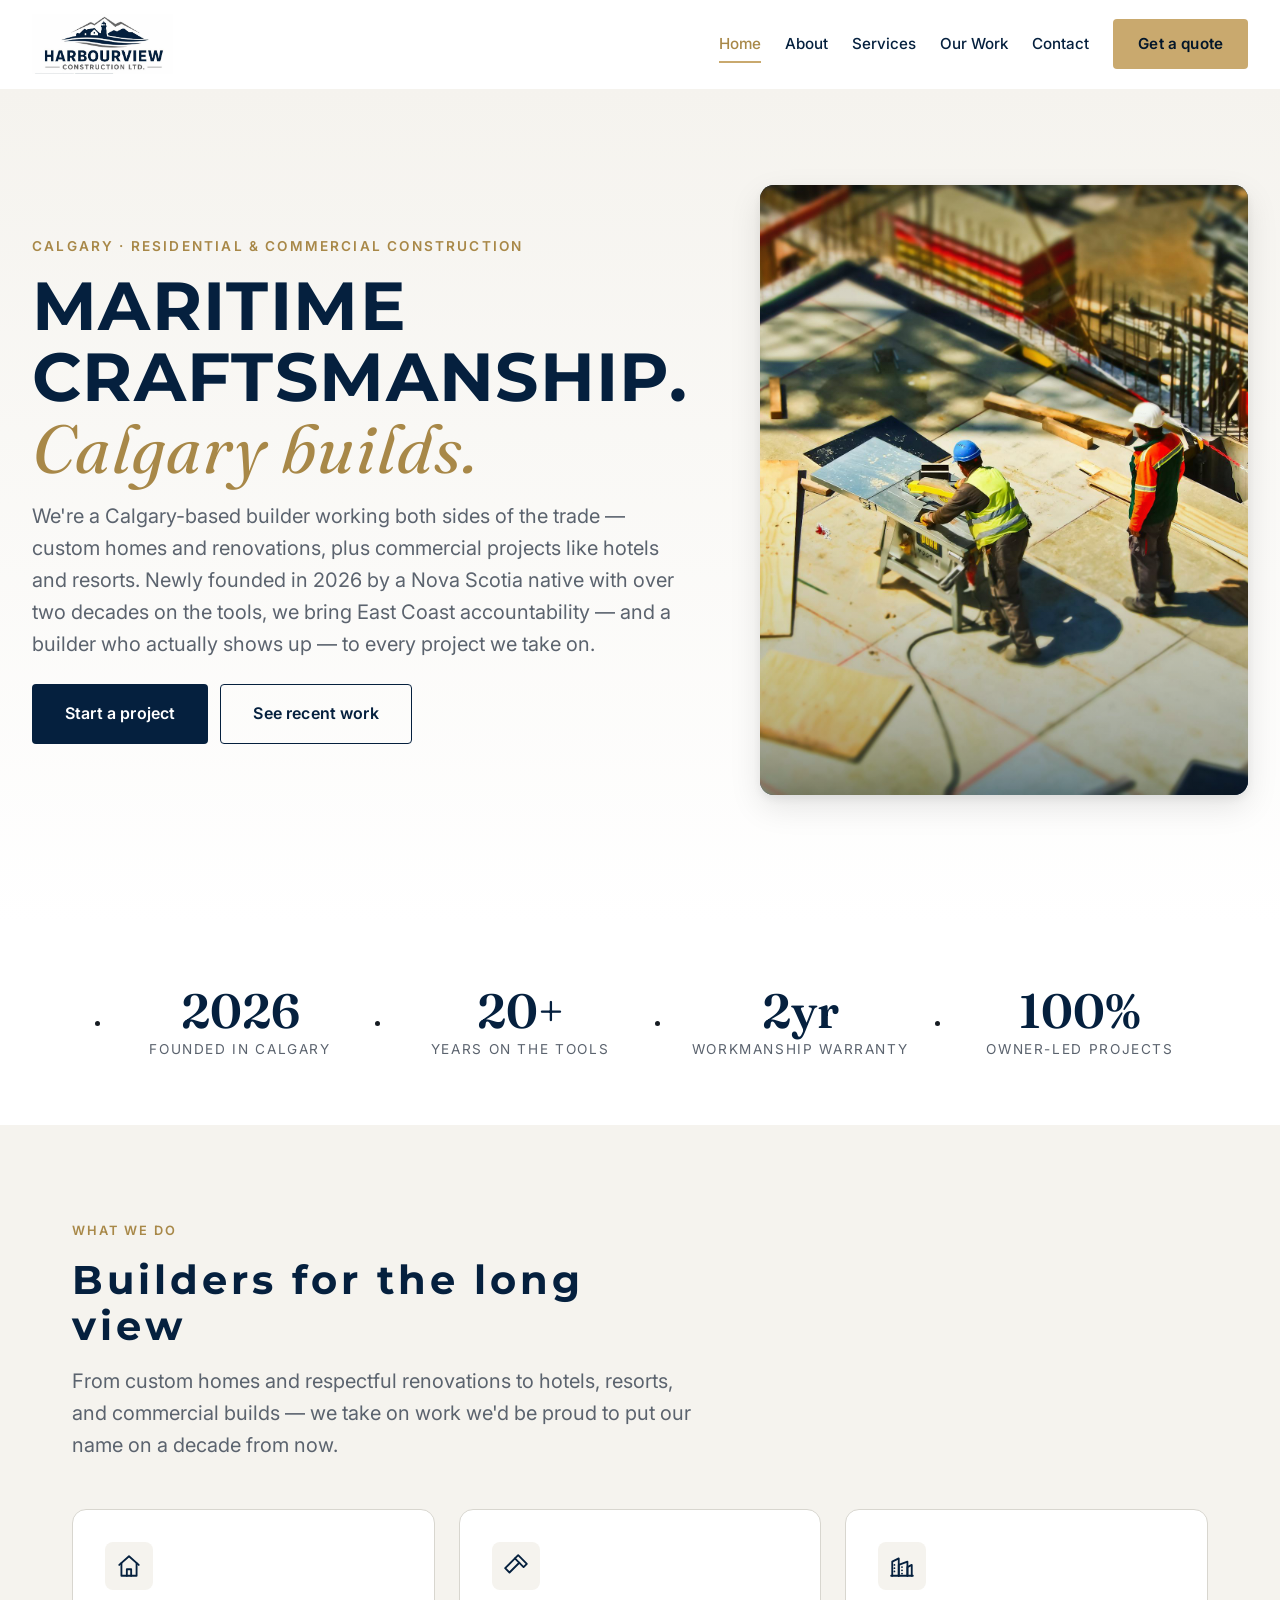
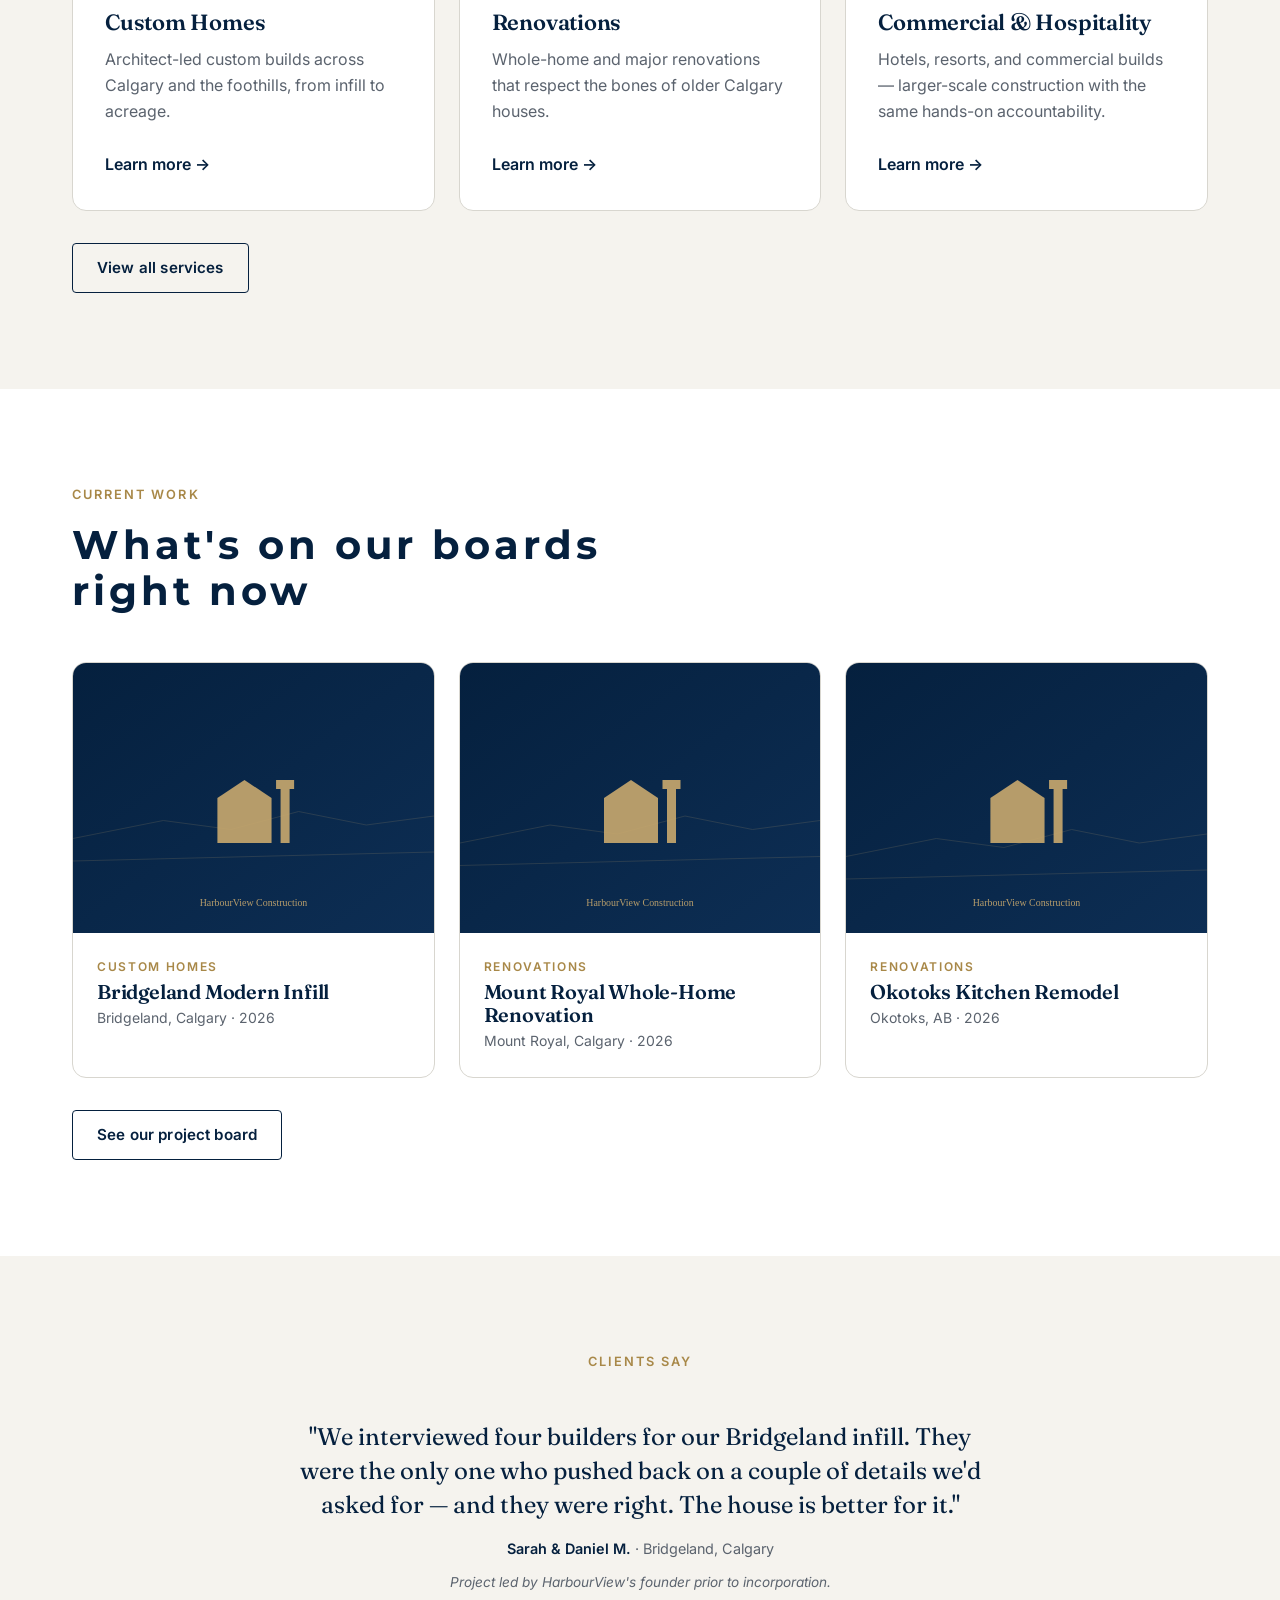
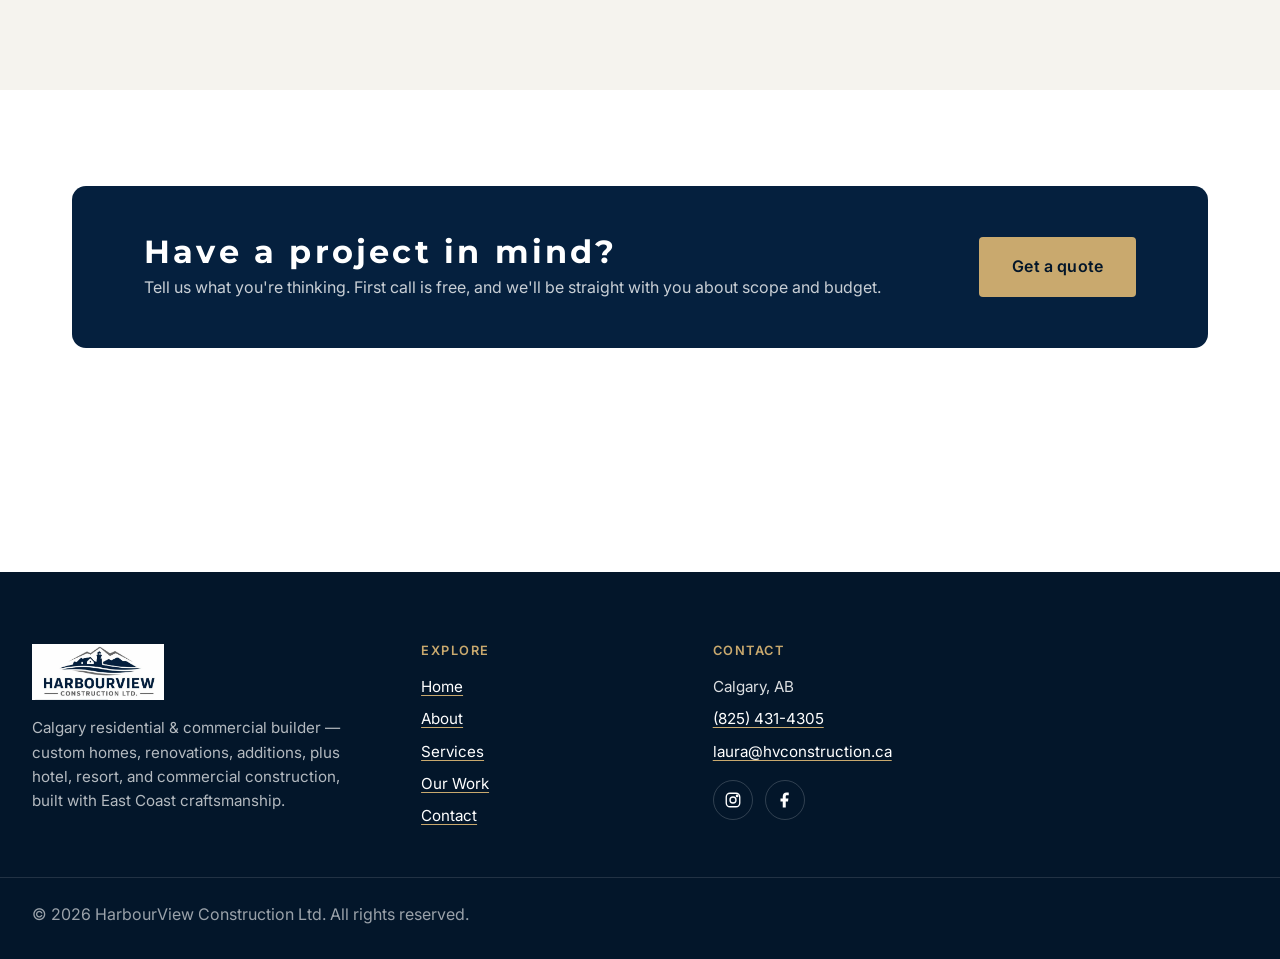
==== commit 1defc47d: "font fixes" ====
--- a/index.html
+++ b/index.html
@@ -1,4 +1,4 @@
-<!doctype html><html lang="en"><head><meta charset="UTF-8"><meta name="viewport" content="width=device-width,initial-scale=1"><title>HarbourView Construction · Built to last. Built right.</title><meta name="description" content="HarbourView Construction is a Calgary residential &amp; commercial builder — custom homes, renovations, additions, plus hotel, resort, and commercial construction. Maritime craftsmanship, built to last."><meta name="theme-color" content="#05203e"><link rel="canonical" href="https://hvconstruction.ca/"><meta property="og:site_name" content="HarbourView Construction"><meta property="og:type" content="website"><meta property="og:title" content="HarbourView Construction"><meta property="og:description" content="HarbourView Construction is a Calgary residential &amp; commercial builder — custom homes, renovations, additions, plus hotel, resort, and commercial construction. Maritime craftsmanship, built to last."><meta property="og:url" content="https://hvconstruction.ca/"><meta property="og:image" content="https://hvconstruction.ca/assets/img/logo/logo.png"><meta property="og:locale" content="en_CA"><meta name="twitter:card" content="summary_large_image"><meta name="twitter:title" content="HarbourView Construction"><meta name="twitter:description" content="HarbourView Construction is a Calgary residential &amp; commercial builder — custom homes, renovations, additions, plus hotel, resort, and commercial construction. Maritime craftsmanship, built to last."><meta name="twitter:image" content="https://hvconstruction.ca/assets/img/logo/logo.png"><link rel="icon" type="image/png" href="assets/img/logo/logo.png"><link rel="apple-touch-icon" href="assets/img/logo/logo.png"><link rel="preconnect" href="https://fonts.googleapis.com"><link rel="preconnect" href="https://fonts.gstatic.com" crossorigin><link rel="preload" as="style" href="https://fonts.googleapis.com/css2?family=Montserrat:wght@800&family=Fraunces:opsz,wght@9..144,400;9..144,500;9..144,600&family=Inter:wght@400;500;600;700&display=swap"><link rel="stylesheet" href="https://fonts.googleapis.com/css2?family=Montserrat:wght@800&family=Fraunces:opsz,wght@9..144,400;9..144,500;9..144,600&family=Inter:wght@400;500;600;700&display=swap" media="print" onload='this.media="all"'><noscript><link rel="stylesheet" href="https://fonts.googleapis.com/css2?family=Montserrat:wght@800&family=Fraunces:opsz,wght@9..144,400;9..144,500;9..144,600&family=Inter:wght@400;500;600;700&display=swap"></noscript><link rel="stylesheet" href="assets/css/main.css"><script type="application/ld+json">{
+<!doctype html><html lang="en"><head><meta charset="UTF-8"><meta name="viewport" content="width=device-width,initial-scale=1"><title>HarbourView Construction · Built to last. Built right.</title><meta name="description" content="HarbourView Construction is a Calgary residential &amp; commercial builder — custom homes, renovations, additions, plus hotel, resort, and commercial construction. Maritime craftsmanship, built to last."><meta name="theme-color" content="#05203e"><link rel="canonical" href="https://hvconstruction.ca/"><meta property="og:site_name" content="HarbourView Construction"><meta property="og:type" content="website"><meta property="og:title" content="HarbourView Construction"><meta property="og:description" content="HarbourView Construction is a Calgary residential &amp; commercial builder — custom homes, renovations, additions, plus hotel, resort, and commercial construction. Maritime craftsmanship, built to last."><meta property="og:url" content="https://hvconstruction.ca/"><meta property="og:image" content="https://hvconstruction.ca/assets/img/logo/logo.png"><meta property="og:locale" content="en_CA"><meta name="twitter:card" content="summary_large_image"><meta name="twitter:title" content="HarbourView Construction"><meta name="twitter:description" content="HarbourView Construction is a Calgary residential &amp; commercial builder — custom homes, renovations, additions, plus hotel, resort, and commercial construction. Maritime craftsmanship, built to last."><meta name="twitter:image" content="https://hvconstruction.ca/assets/img/logo/logo.png"><link rel="icon" type="image/png" href="assets/img/logo/logo.png"><link rel="apple-touch-icon" href="assets/img/logo/logo.png"><link rel="preconnect" href="https://fonts.googleapis.com"><link rel="preconnect" href="https://fonts.gstatic.com" crossorigin><link rel="preload" as="style" href="https://fonts.googleapis.com/css2?family=Montserrat:wght@700&family=Fraunces:opsz,wght@9..144,400;9..144,500;9..144,600&family=Inter:wght@400;500;600;700&display=swap"><link rel="stylesheet" href="https://fonts.googleapis.com/css2?family=Montserrat:wght@700&family=Fraunces:opsz,wght@9..144,400;9..144,500;9..144,600&family=Inter:wght@400;500;600;700&display=swap" media="print" onload='this.media="all"'><noscript><link rel="stylesheet" href="https://fonts.googleapis.com/css2?family=Montserrat:wght@700&family=Fraunces:opsz,wght@9..144,400;9..144,500;9..144,600&family=Inter:wght@400;500;600;700&display=swap"></noscript><link rel="stylesheet" href="assets/css/main.css"><script type="application/ld+json">{
     "@context": "https://schema.org",
     "@type": "GeneralContractor",
     "name": "HarbourView Construction Ltd.",
--- a/assets/css/main.css
+++ b/assets/css/main.css
@@ -1 +1 @@
-﻿*,*::before,*::after{box-sizing:border-box}*{margin:0}html{text-size-adjust:100%;-webkit-font-smoothing:antialiased;scroll-behavior:smooth}@media(prefers-reduced-motion: reduce){html{scroll-behavior:auto}}body{min-height:100vh;line-height:1.6;font-family:"Inter",-apple-system,BlinkMacSystemFont,"Segoe UI",Roboto,sans-serif;font-weight:400;font-size:1rem;color:#161b22;background:#fff;text-rendering:optimizeLegibility}img,picture,video,canvas,svg{display:block;max-width:100%;height:auto}input,button,textarea,select{font:inherit;color:inherit}p,h1,h2,h3,h4,h5,h6{overflow-wrap:break-word}#root,#__next{isolation:isolate}h1,h2,h3,h4{font-family:"Fraunces","Playfair Display",Georgia,serif;font-weight:600;line-height:1.15;letter-spacing:-0.01em;color:#05203e}h1,h2{font-family:"Montserrat","Helvetica Neue",Arial,sans-serif;font-weight:800;letter-spacing:.04em}h1{text-transform:uppercase}h1 em{text-transform:none}h1{font-size:clamp(2rem,24px + 2.5vw,3.5rem)}h2{font-size:clamp(1.625rem,21.3333333333px + 1.4583333333vw,2.5rem)}h3{font-size:clamp(1.25rem,18px + 0.625vw,1.625rem)}h4{font-size:clamp(1.125rem,17.3333333333px + 0.2083333333vw,1.25rem);font-family:"Inter",-apple-system,BlinkMacSystemFont,"Segoe UI",Roboto,sans-serif;font-weight:600}p{font-size:1rem}.lead{font-size:clamp(1.0625rem,16px + 0.3125vw,1.25rem);color:#5b636e}a{color:#05203e;text-decoration:underline;text-decoration-color:#c9a96e;text-underline-offset:3px;text-decoration-thickness:1px;transition:color 150ms cubic-bezier(0.16, 1, 0.3, 1)}a:hover{color:#a88848}a:focus-visible{outline:2px solid #c9a96e;outline-offset:2px;border-radius:2px}::selection{background:#c9a96e;color:#03162a}.skip-link{position:absolute;top:-40px;left:1rem;background:rgba(0,0,0,0);color:#fff;padding:.5rem 1rem;text-decoration:none;border-radius:4px;z-index:1100;transition:top 150ms cubic-bezier(0.16, 1, 0.3, 1)}.skip-link:focus{top:.5rem}.site-header{position:sticky;top:0;z-index:100;background:hsla(0,0%,100%,.92);backdrop-filter:saturate(140%) blur(8px);-webkit-backdrop-filter:saturate(140%) blur(8px);border-bottom:1px solid rgba(0,0,0,0);transition:border-color 240ms cubic-bezier(0.16, 1, 0.3, 1),box-shadow 240ms cubic-bezier(0.16, 1, 0.3, 1)}.site-header.is-scrolled{border-bottom-color:#d8d6cf;box-shadow:0 1px 2px rgba(0,0,0,.06),0 1px 3px rgba(0,0,0,.04)}.site-header__inner{width:100%;max-width:1440px;margin-inline:auto;padding-inline:1rem}@media(min-width: 768px){.site-header__inner{padding-inline:1.5rem}}@media(min-width: 1024px){.site-header__inner{padding-inline:2rem}}.site-header__inner{display:flex;align-items:center;justify-content:space-between;gap:1.5rem;min-height:72px;padding-block:.75rem}@media(min-width: 768px){.site-header__inner{min-height:88px}}.brand{display:inline-flex;align-items:center;text-decoration:none;color:#05203e}.brand__logo{height:48px;width:auto}@media(min-width: 768px){.brand__logo{height:60px}}.brand:hover{color:#05203e}.brand:focus-visible{outline:2px solid #c9a96e;outline-offset:2px;border-radius:4px}.nav{display:contents}@media(min-width: 1024px){.nav{display:inline-flex;align-items:center;gap:1.5rem}}.nav__list{display:none;list-style:none;padding:0;margin:0;gap:1.5rem}@media(min-width: 1024px){.nav__list{display:flex}}.nav__link{position:relative;font-size:.95rem;font-weight:500;color:#05203e;text-decoration:none;padding-block:.5rem;transition:color 150ms cubic-bezier(0.16, 1, 0.3, 1)}.nav__link::after{content:"";position:absolute;left:0;right:0;bottom:-2px;height:2px;background:#c9a96e;transform:scaleX(0);transform-origin:left;transition:transform 240ms cubic-bezier(0.16, 1, 0.3, 1)}.nav__link:hover,.nav__link.is-active{color:#a88848}.nav__link:hover::after,.nav__link.is-active::after{transform:scaleX(1)}.nav__cta{display:none}@media(min-width: 1024px){.nav__cta{display:inline-flex}}.nav-toggle{display:inline-flex;align-items:center;justify-content:center;width:44px;height:44px;background:rgba(0,0,0,0);border:1px solid #d8d6cf;border-radius:4px;cursor:pointer;color:#05203e}.nav-toggle:focus-visible{outline:2px solid #c9a96e;outline-offset:2px}@media(min-width: 1024px){.nav-toggle{display:none}}.nav-toggle svg{width:22px;height:22px}.nav-toggle__open{display:block}.nav-toggle__close{display:none}.nav-toggle[aria-expanded=true] .nav-toggle__open{display:none}.nav-toggle[aria-expanded=true] .nav-toggle__close{display:block}.mobile-nav{position:fixed;inset:0;z-index:500;background:#05203e;color:#fff;padding:3rem 1.5rem 2rem;display:flex;flex-direction:column;gap:2rem;transform:translateX(100%);transition:transform 240ms cubic-bezier(0.7, 0, 0.3, 1);overflow-y:auto}.mobile-nav.is-open{transform:translateX(0)}@media(min-width: 1024px){.mobile-nav{display:none}}.mobile-nav__header{display:flex;justify-content:space-between;align-items:center}.mobile-nav__close{background:rgba(0,0,0,0);border:1px solid hsla(0,0%,100%,.3);color:#fff;width:44px;height:44px;border-radius:4px;cursor:pointer;display:inline-flex;align-items:center;justify-content:center}.mobile-nav__close:focus-visible{outline:2px solid #c9a96e;outline-offset:2px}.mobile-nav__list{list-style:none;padding:0;margin:0;display:flex;flex-direction:column;gap:1rem}.mobile-nav__link{display:block;font-family:"Fraunces","Playfair Display",Georgia,serif;font-size:1.75rem;font-weight:600;color:#fff;text-decoration:none;padding-block:.5rem;border-bottom:1px solid hsla(0,0%,100%,.12)}.mobile-nav__link:hover,.mobile-nav__link.is-active{color:#c9a96e}.mobile-nav__link:focus-visible{outline:2px solid #c9a96e;outline-offset:2px;border-radius:4px}.mobile-nav__contact{margin-top:auto;padding-top:1.5rem;border-top:1px solid hsla(0,0%,100%,.16);color:hsla(0,0%,100%,.85);font-size:.95rem}.mobile-nav__contact a{color:#fff}body.is-nav-open{overflow:hidden}.site-footer{background:#03162a;color:hsla(0,0%,100%,.86);padding-block:4.5rem 2rem;margin-top:8rem}.site-footer a{color:#fff;text-decoration-color:#c9a96e}.site-footer a:hover{color:#c9a96e}.footer-grid{width:100%;max-width:1440px;margin-inline:auto;padding-inline:1rem}@media(min-width: 768px){.footer-grid{padding-inline:1.5rem}}@media(min-width: 1024px){.footer-grid{padding-inline:2rem}}.footer-grid{display:grid;gap:3rem}@media(min-width: 768px){.footer-grid{grid-template-columns:1.4fr 1fr 1fr 1fr}}.footer-col__title{font-family:"Inter",-apple-system,BlinkMacSystemFont,"Segoe UI",Roboto,sans-serif;font-size:.8rem;font-weight:600;text-transform:uppercase;letter-spacing:.12em;color:#c9a96e;margin-bottom:1rem}.footer-col__list{list-style:none;padding:0;margin:0;display:flex;flex-direction:column;gap:.5rem}.footer-col p,.footer-col li{font-size:.95rem}.footer-brand__logo{height:56px;margin-bottom:1rem}.footer-brand p{color:hsla(0,0%,100%,.7);max-width:32ch}.footer-meta{width:100%;max-width:1440px;margin-inline:auto;padding-inline:1rem}@media(min-width: 768px){.footer-meta{padding-inline:1.5rem}}@media(min-width: 1024px){.footer-meta{padding-inline:2rem}}.footer-meta{margin-top:3rem;padding-top:1.5rem;border-top:1px solid hsla(0,0%,100%,.12);display:flex;flex-direction:column;gap:.75rem;font-size:.85rem;color:hsla(0,0%,100%,.6)}@media(min-width: 768px){.footer-meta{flex-direction:row;justify-content:space-between}}.social-links{display:flex;gap:.75rem;list-style:none;padding:0;margin:0}.social-links a{display:inline-flex;align-items:center;justify-content:center;width:40px;height:40px;border:1px solid hsla(0,0%,100%,.18);border-radius:50%;text-decoration:none;transition:all 150ms cubic-bezier(0.16, 1, 0.3, 1)}.social-links a:hover{background:#c9a96e;border-color:#c9a96e;color:#03162a}.social-links svg{width:18px;height:18px}.btn{display:inline-flex;align-items:center;justify-content:center;gap:.5rem;padding:.75rem 1.5rem;font-family:"Inter",-apple-system,BlinkMacSystemFont,"Segoe UI",Roboto,sans-serif;font-size:.95rem;font-weight:600;letter-spacing:.01em;text-decoration:none;border:1px solid rgba(0,0,0,0);border-radius:4px;cursor:pointer;transition:all 150ms cubic-bezier(0.16, 1, 0.3, 1);white-space:nowrap}.btn:focus-visible{outline:2px solid #c9a96e;outline-offset:2px}.btn--primary{background:#05203e;color:#fff}.btn--primary:hover{background:#0d2e54;color:#fff}.btn--accent{background:#c9a96e;color:#03162a}.btn--accent:hover{background:#a88848;color:#fff}.btn--outline{background:rgba(0,0,0,0);color:#05203e;border-color:#05203e}.btn--outline:hover{background:#05203e;color:#fff}.btn--ghost{background:rgba(0,0,0,0);color:#05203e}.btn--ghost:hover{color:#a88848}.btn--lg{padding:1rem 2rem;font-size:1rem}.btn svg{width:16px;height:16px;transition:transform 150ms cubic-bezier(0.16, 1, 0.3, 1)}.btn:hover svg.icon-arrow{transform:translateX(2px)}.section{padding-block:4.5rem}@media(min-width: 768px){.section{padding-block:6rem}}.section--tight{padding-block:3rem}.section--sand{background:#f5f3ee}.section--navy{background:#05203e;color:hsla(0,0%,100%,.92)}.section--navy h1,.section--navy h2,.section--navy h3,.section--navy h4{color:#fff}.section--navy a{color:#fff;text-decoration-color:#c9a96e}.section--navy a:hover{color:#c9a96e}.container{width:100%;max-width:1200px;margin-inline:auto;padding-inline:1rem}@media(min-width: 768px){.container{padding-inline:1.5rem}}@media(min-width: 1024px){.container{padding-inline:2rem}}.container--wide{width:100%;max-width:1440px;margin-inline:auto;padding-inline:1rem}@media(min-width: 768px){.container--wide{padding-inline:1.5rem}}@media(min-width: 1024px){.container--wide{padding-inline:2rem}}.container--narrow{width:100%;max-width:760px;margin-inline:auto;padding-inline:1rem}@media(min-width: 768px){.container--narrow{padding-inline:1.5rem}}@media(min-width: 1024px){.container--narrow{padding-inline:2rem}}.section-header{display:flex;flex-direction:column;gap:1rem;max-width:64ch;margin-bottom:3rem}.section-header__eyebrow{font-family:"Inter",-apple-system,BlinkMacSystemFont,"Segoe UI",Roboto,sans-serif;font-size:.8rem;font-weight:600;text-transform:uppercase;letter-spacing:.16em;color:#a88848}.section-header__title{margin:0}.section-header__lead{color:#5b636e}.section-header--center{margin-inline:auto;text-align:center;align-items:center}.card{display:flex;flex-direction:column;background:#fff;border:1px solid #d8d6cf;border-radius:14px;overflow:hidden;transition:transform 240ms cubic-bezier(0.16, 1, 0.3, 1),box-shadow 240ms cubic-bezier(0.16, 1, 0.3, 1),border-color 240ms cubic-bezier(0.16, 1, 0.3, 1)}.card:hover{transform:translateY(-2px);box-shadow:0 4px 12px rgba(0,0,0,.08),0 2px 4px rgba(0,0,0,.04);border-color:#c9a96e}.card__media{aspect-ratio:4/3;background:#ebe7dd;overflow:hidden}.card__media img,.card__media svg{width:100%;height:100%;object-fit:cover}.card__body{padding:1.5rem;display:flex;flex-direction:column;gap:.5rem;flex:1}.card__eyebrow{font-size:.75rem;text-transform:uppercase;letter-spacing:.14em;color:#a88848;font-weight:600}.card__title{font-family:"Fraunces","Playfair Display",Georgia,serif;font-size:1.25rem;margin:0}.card__meta{color:#5b636e;font-size:.875rem}.card__summary{color:#5b636e;font-size:.95rem;margin-top:.5rem}.card__cta{margin-top:auto;padding-top:1rem;font-weight:600;color:#05203e;text-decoration:none;display:inline-flex;align-items:center;gap:.25rem}.card__cta::after{content:"→";transition:transform 150ms cubic-bezier(0.16, 1, 0.3, 1)}.card:hover .card__cta::after{transform:translateX(3px)}.card-grid{display:grid;gap:1.5rem;grid-template-columns:1fr}@media(min-width: 768px){.card-grid{grid-template-columns:repeat(2, 1fr)}}@media(min-width: 1024px){.card-grid{grid-template-columns:repeat(3, 1fr)}}.service-tile{background:#fff;border:1px solid #d8d6cf;border-radius:14px;padding:2rem;display:flex;flex-direction:column;gap:.75rem;transition:border-color 240ms cubic-bezier(0.16, 1, 0.3, 1),transform 240ms cubic-bezier(0.16, 1, 0.3, 1)}.service-tile:hover{border-color:#c9a96e;transform:translateY(-2px)}.service-tile__icon{width:48px;height:48px;display:inline-flex;align-items:center;justify-content:center;background:#f5f3ee;color:#05203e;border-radius:8px;margin-bottom:.5rem}.service-tile__icon svg{width:26px;height:26px}.service-tile__title{font-family:"Fraunces","Playfair Display",Georgia,serif;font-size:1.375rem}.service-tile__summary{color:#5b636e}.service-tile__list{list-style:none;padding:0;margin-top:.75rem;display:flex;flex-direction:column;gap:.25rem;font-size:.95rem}.service-tile__list li{padding-left:1rem;position:relative}.service-tile__list li::before{content:"";position:absolute;left:0;top:.6em;width:6px;height:6px;background:#c9a96e;border-radius:50%}.quote__text{font-family:"Fraunces","Playfair Display",Georgia,serif;font-size:clamp(1.125rem,16px + 0.625vw,1.5rem);line-height:1.4;color:#05203e}.quote__author{margin-top:1rem;font-size:.9rem;color:#5b636e}.quote__author strong{color:#05203e;font-weight:600}.filters{display:flex;flex-wrap:wrap;gap:.5rem;margin-bottom:2rem}.filter-chip{background:rgba(0,0,0,0);border:1px solid #d8d6cf;color:#05203e;padding:.25rem 1rem;border-radius:999px;font-size:.9rem;font-weight:500;cursor:pointer;transition:all 150ms cubic-bezier(0.16, 1, 0.3, 1)}.filter-chip:hover{border-color:#05203e}.filter-chip.is-active{background:#05203e;color:#fff;border-color:#05203e}.filter-chip:focus-visible{outline:2px solid #c9a96e;outline-offset:2px}.form{display:grid;gap:1rem;max-width:640px}.field{display:flex;flex-direction:column;gap:.25rem}.field__label{font-size:.875rem;font-weight:600;color:#05203e}.field__hint{font-size:.8rem;color:#5b636e}.field__input,.field__textarea,.field__select{padding:.75rem 1rem;border:1px solid #d8d6cf;border-radius:4px;background:#fff;transition:border-color 150ms cubic-bezier(0.16, 1, 0.3, 1),box-shadow 150ms cubic-bezier(0.16, 1, 0.3, 1)}.field__input:focus,.field__textarea:focus,.field__select:focus{outline:none;border-color:#05203e;box-shadow:0 0 0 3px rgba(201,169,110,.35)}.field__textarea{resize:vertical;min-height:120px}.form-row{display:grid;gap:1rem}@media(min-width: 768px){.form-row{grid-template-columns:1fr 1fr}}.hero{position:relative;padding-block:4.5rem 6rem;background:linear-gradient(180deg, #f5f3ee 0%, #ffffff 100%);overflow:hidden}@media(min-width: 768px){.hero{padding-block:6rem 8rem}}.hero__inner{width:100%;max-width:1440px;margin-inline:auto;padding-inline:1rem}@media(min-width: 768px){.hero__inner{padding-inline:1.5rem}}@media(min-width: 1024px){.hero__inner{padding-inline:2rem}}.hero__inner{display:grid;gap:3rem;align-items:center}@media(min-width: 1024px){.hero__inner{grid-template-columns:1.1fr 1fr;gap:4.5rem}}.hero__eyebrow{font-size:.85rem;font-weight:600;text-transform:uppercase;letter-spacing:.16em;color:#a88848;margin-bottom:.75rem}.hero__title{font-size:clamp(2.25rem,25.3333333333px + 3.3333333333vw,4.25rem);line-height:1.05;letter-spacing:.02em}.hero__title em{font-family:"Fraunces","Playfair Display",Georgia,serif;font-style:italic;color:#a88848;font-weight:400}.hero__lead{margin-top:1rem;max-width:52ch}.hero__actions{display:flex;flex-wrap:wrap;gap:.75rem;margin-top:1.5rem}.hero__media{position:relative;border-radius:14px;overflow:hidden;aspect-ratio:4/5;background:#0d2e54;box-shadow:0 12px 32px rgba(0,0,0,.1),0 4px 8px rgba(0,0,0,.06)}@media(min-width: 1024px){.hero__media{aspect-ratio:4/5}}.hero__media img{width:100%;height:100%;object-fit:cover;display:block}.hero__media::after{content:"";position:absolute;inset:0;background:linear-gradient(180deg, rgba(5, 32, 62, 0.18) 0%, rgba(5, 32, 62, 0) 45%, rgba(5, 32, 62, 0.35) 100%);pointer-events:none}.stats{display:grid;gap:1.5rem;grid-template-columns:repeat(2, 1fr)}@media(min-width: 768px){.stats{grid-template-columns:repeat(4, 1fr)}}.stats__item{text-align:center;padding:1rem}.stats__value{font-family:"Fraunces","Playfair Display",Georgia,serif;font-size:clamp(2rem,26.6666666667px + 1.6666666667vw,3rem);font-weight:600;color:#05203e;line-height:1}.stats__label{margin-top:.25rem;font-size:.85rem;text-transform:uppercase;letter-spacing:.12em;color:#5b636e}.cta-strip{background:#05203e;color:#fff;border-radius:14px;padding:3rem;display:flex;flex-direction:column;gap:1rem}@media(min-width: 768px){.cta-strip{flex-direction:row;align-items:center;justify-content:space-between;padding:3rem 4.5rem}}.cta-strip h2{color:#fff;font-size:clamp(1.5rem,21.3333333333px + 0.8333333333vw,2rem);margin:0}.cta-strip p{color:hsla(0,0%,100%,.78);margin-top:.25rem}.page-hero{background:#f5f3ee;padding-block:4.5rem 3rem;border-bottom:1px solid #d8d6cf}.page-hero__inner{width:100%;max-width:1440px;margin-inline:auto;padding-inline:1rem}@media(min-width: 768px){.page-hero__inner{padding-inline:1.5rem}}@media(min-width: 1024px){.page-hero__inner{padding-inline:2rem}}.page-hero__eyebrow{font-size:.85rem;font-weight:600;text-transform:uppercase;letter-spacing:.16em;color:#a88848;margin-bottom:.75rem}.page-hero__title{font-size:clamp(2.25rem,28px + 2.5vw,3.75rem);margin:0}.page-hero__lead{margin-top:1rem;max-width:60ch}.two-col{display:grid;gap:3rem}@media(min-width: 768px){.two-col{grid-template-columns:1fr 1fr;gap:4.5rem;align-items:center}}.two-col__media{border-radius:14px;overflow:hidden;aspect-ratio:4/3;background:#0d2e54}.two-col h2{margin-bottom:1rem}.two-col p+p{margin-top:1rem}.gallery{display:grid;gap:1.5rem;grid-template-columns:1fr}@media(min-width: 480px){.gallery{grid-template-columns:repeat(2, 1fr)}}@media(min-width: 1024px){.gallery{grid-template-columns:repeat(3, 1fr)}}.gallery-item{display:flex;flex-direction:column;background:#fff;border-radius:14px;overflow:hidden;border:1px solid #d8d6cf;transition:all 240ms cubic-bezier(0.16, 1, 0.3, 1)}.gallery-item.is-hidden{display:none}.gallery-item:hover{transform:translateY(-2px);box-shadow:0 4px 12px rgba(0,0,0,.08),0 2px 4px rgba(0,0,0,.04);border-color:#c9a96e}.gallery-item__media{aspect-ratio:4/3;overflow:hidden}.gallery-item__media img,.gallery-item__media svg{width:100%;height:100%;object-fit:cover}.gallery-item__body{padding:1.5rem;display:flex;flex-direction:column;gap:.25rem}.gallery-item__category{font-size:.75rem;text-transform:uppercase;letter-spacing:.14em;font-weight:600;color:#a88848}.gallery-item__title{font-family:"Fraunces","Playfair Display",Georgia,serif;font-size:1.25rem;margin:0}.gallery-item__meta{color:#5b636e;font-size:.875rem}.contact-block{display:grid;gap:1rem}.contact-block__row{display:flex;align-items:flex-start;gap:1rem}.contact-block__row svg{flex-shrink:0;width:22px;height:22px;color:#a88848;margin-top:2px}.contact-block__row a{font-weight:500}.contact-block__label{font-size:.75rem;text-transform:uppercase;letter-spacing:.14em;color:#5b636e;margin-bottom:2px}.notfound{text-align:center;padding-block:8rem}.notfound__code{font-family:"Fraunces","Playfair Display",Georgia,serif;font-size:clamp(5rem,18vw,12rem);line-height:1;color:#c9a96e;margin-bottom:1rem}
+﻿*,*::before,*::after{box-sizing:border-box}*{margin:0}html{text-size-adjust:100%;-webkit-font-smoothing:antialiased;scroll-behavior:smooth}@media(prefers-reduced-motion: reduce){html{scroll-behavior:auto}}body{min-height:100vh;line-height:1.6;font-family:"Inter",-apple-system,BlinkMacSystemFont,"Segoe UI",Roboto,sans-serif;font-weight:400;font-size:1rem;color:#161b22;background:#fff;text-rendering:optimizeLegibility}img,picture,video,canvas,svg{display:block;max-width:100%;height:auto}input,button,textarea,select{font:inherit;color:inherit}p,h1,h2,h3,h4,h5,h6{overflow-wrap:break-word}#root,#__next{isolation:isolate}h1,h2,h3,h4{font-family:"Fraunces","Playfair Display",Georgia,serif;font-weight:600;line-height:1.15;letter-spacing:-0.01em;color:#05203e}h1,h2{font-family:"Montserrat","Helvetica Neue",Arial,sans-serif;font-weight:700;letter-spacing:.1em}h1{text-transform:uppercase}h1 em{text-transform:none}h1{font-size:clamp(2rem,24px + 2.5vw,3.5rem)}h2{font-size:clamp(1.625rem,21.3333333333px + 1.4583333333vw,2.5rem)}h3{font-size:clamp(1.25rem,18px + 0.625vw,1.625rem)}h4{font-size:clamp(1.125rem,17.3333333333px + 0.2083333333vw,1.25rem);font-family:"Inter",-apple-system,BlinkMacSystemFont,"Segoe UI",Roboto,sans-serif;font-weight:600}p{font-size:1rem}.lead{font-size:clamp(1.0625rem,16px + 0.3125vw,1.25rem);color:#5b636e}a{color:#05203e;text-decoration:underline;text-decoration-color:#c9a96e;text-underline-offset:3px;text-decoration-thickness:1px;transition:color 150ms cubic-bezier(0.16, 1, 0.3, 1)}a:hover{color:#a88848}a:focus-visible{outline:2px solid #c9a96e;outline-offset:2px;border-radius:2px}::selection{background:#c9a96e;color:#03162a}.skip-link{position:absolute;top:-40px;left:1rem;background:rgba(0,0,0,0);color:#fff;padding:.5rem 1rem;text-decoration:none;border-radius:4px;z-index:1100;transition:top 150ms cubic-bezier(0.16, 1, 0.3, 1)}.skip-link:focus{top:.5rem}.site-header{position:sticky;top:0;z-index:100;background:hsla(0,0%,100%,.92);backdrop-filter:saturate(140%) blur(8px);-webkit-backdrop-filter:saturate(140%) blur(8px);border-bottom:1px solid rgba(0,0,0,0);transition:border-color 240ms cubic-bezier(0.16, 1, 0.3, 1),box-shadow 240ms cubic-bezier(0.16, 1, 0.3, 1)}.site-header.is-scrolled{border-bottom-color:#d8d6cf;box-shadow:0 1px 2px rgba(0,0,0,.06),0 1px 3px rgba(0,0,0,.04)}.site-header__inner{width:100%;max-width:1440px;margin-inline:auto;padding-inline:1rem}@media(min-width: 768px){.site-header__inner{padding-inline:1.5rem}}@media(min-width: 1024px){.site-header__inner{padding-inline:2rem}}.site-header__inner{display:flex;align-items:center;justify-content:space-between;gap:1.5rem;min-height:72px;padding-block:.75rem}@media(min-width: 768px){.site-header__inner{min-height:88px}}.brand{display:inline-flex;align-items:center;text-decoration:none;color:#05203e}.brand__logo{height:48px;width:auto}@media(min-width: 768px){.brand__logo{height:60px}}.brand:hover{color:#05203e}.brand:focus-visible{outline:2px solid #c9a96e;outline-offset:2px;border-radius:4px}.nav{display:contents}@media(min-width: 1024px){.nav{display:inline-flex;align-items:center;gap:1.5rem}}.nav__list{display:none;list-style:none;padding:0;margin:0;gap:1.5rem}@media(min-width: 1024px){.nav__list{display:flex}}.nav__link{position:relative;font-size:.95rem;font-weight:500;color:#05203e;text-decoration:none;padding-block:.5rem;transition:color 150ms cubic-bezier(0.16, 1, 0.3, 1)}.nav__link::after{content:"";position:absolute;left:0;right:0;bottom:-2px;height:2px;background:#c9a96e;transform:scaleX(0);transform-origin:left;transition:transform 240ms cubic-bezier(0.16, 1, 0.3, 1)}.nav__link:hover,.nav__link.is-active{color:#a88848}.nav__link:hover::after,.nav__link.is-active::after{transform:scaleX(1)}.nav__cta{display:none}@media(min-width: 1024px){.nav__cta{display:inline-flex}}.nav-toggle{display:inline-flex;align-items:center;justify-content:center;width:44px;height:44px;background:rgba(0,0,0,0);border:1px solid #d8d6cf;border-radius:4px;cursor:pointer;color:#05203e}.nav-toggle:focus-visible{outline:2px solid #c9a96e;outline-offset:2px}@media(min-width: 1024px){.nav-toggle{display:none}}.nav-toggle svg{width:22px;height:22px}.nav-toggle__open{display:block}.nav-toggle__close{display:none}.nav-toggle[aria-expanded=true] .nav-toggle__open{display:none}.nav-toggle[aria-expanded=true] .nav-toggle__close{display:block}.mobile-nav{position:fixed;inset:0;z-index:500;background:#05203e;color:#fff;padding:3rem 1.5rem 2rem;display:flex;flex-direction:column;gap:2rem;transform:translateX(100%);transition:transform 240ms cubic-bezier(0.7, 0, 0.3, 1);overflow-y:auto}.mobile-nav.is-open{transform:translateX(0)}@media(min-width: 1024px){.mobile-nav{display:none}}.mobile-nav__header{display:flex;justify-content:space-between;align-items:center}.mobile-nav__close{background:rgba(0,0,0,0);border:1px solid hsla(0,0%,100%,.3);color:#fff;width:44px;height:44px;border-radius:4px;cursor:pointer;display:inline-flex;align-items:center;justify-content:center}.mobile-nav__close:focus-visible{outline:2px solid #c9a96e;outline-offset:2px}.mobile-nav__list{list-style:none;padding:0;margin:0;display:flex;flex-direction:column;gap:1rem}.mobile-nav__link{display:block;font-family:"Fraunces","Playfair Display",Georgia,serif;font-size:1.75rem;font-weight:600;color:#fff;text-decoration:none;padding-block:.5rem;border-bottom:1px solid hsla(0,0%,100%,.12)}.mobile-nav__link:hover,.mobile-nav__link.is-active{color:#c9a96e}.mobile-nav__link:focus-visible{outline:2px solid #c9a96e;outline-offset:2px;border-radius:4px}.mobile-nav__contact{margin-top:auto;padding-top:1.5rem;border-top:1px solid hsla(0,0%,100%,.16);color:hsla(0,0%,100%,.85);font-size:.95rem}.mobile-nav__contact a{color:#fff}body.is-nav-open{overflow:hidden}.site-footer{background:#03162a;color:hsla(0,0%,100%,.86);padding-block:4.5rem 2rem;margin-top:8rem}.site-footer a{color:#fff;text-decoration-color:#c9a96e}.site-footer a:hover{color:#c9a96e}.footer-grid{width:100%;max-width:1440px;margin-inline:auto;padding-inline:1rem}@media(min-width: 768px){.footer-grid{padding-inline:1.5rem}}@media(min-width: 1024px){.footer-grid{padding-inline:2rem}}.footer-grid{display:grid;gap:3rem}@media(min-width: 768px){.footer-grid{grid-template-columns:1.4fr 1fr 1fr 1fr}}.footer-col__title{font-family:"Inter",-apple-system,BlinkMacSystemFont,"Segoe UI",Roboto,sans-serif;font-size:.8rem;font-weight:600;text-transform:uppercase;letter-spacing:.12em;color:#c9a96e;margin-bottom:1rem}.footer-col__list{list-style:none;padding:0;margin:0;display:flex;flex-direction:column;gap:.5rem}.footer-col p,.footer-col li{font-size:.95rem}.footer-brand__logo{height:56px;margin-bottom:1rem}.footer-brand p{color:hsla(0,0%,100%,.7);max-width:32ch}.footer-meta{width:100%;max-width:1440px;margin-inline:auto;padding-inline:1rem}@media(min-width: 768px){.footer-meta{padding-inline:1.5rem}}@media(min-width: 1024px){.footer-meta{padding-inline:2rem}}.footer-meta{margin-top:3rem;padding-top:1.5rem;border-top:1px solid hsla(0,0%,100%,.12);display:flex;flex-direction:column;gap:.75rem;font-size:.85rem;color:hsla(0,0%,100%,.6)}@media(min-width: 768px){.footer-meta{flex-direction:row;justify-content:space-between}}.social-links{display:flex;gap:.75rem;list-style:none;padding:0;margin:0}.social-links a{display:inline-flex;align-items:center;justify-content:center;width:40px;height:40px;border:1px solid hsla(0,0%,100%,.18);border-radius:50%;text-decoration:none;transition:all 150ms cubic-bezier(0.16, 1, 0.3, 1)}.social-links a:hover{background:#c9a96e;border-color:#c9a96e;color:#03162a}.social-links svg{width:18px;height:18px}.btn{display:inline-flex;align-items:center;justify-content:center;gap:.5rem;padding:.75rem 1.5rem;font-family:"Inter",-apple-system,BlinkMacSystemFont,"Segoe UI",Roboto,sans-serif;font-size:.95rem;font-weight:600;letter-spacing:.01em;text-decoration:none;border:1px solid rgba(0,0,0,0);border-radius:4px;cursor:pointer;transition:all 150ms cubic-bezier(0.16, 1, 0.3, 1);white-space:nowrap}.btn:focus-visible{outline:2px solid #c9a96e;outline-offset:2px}.btn--primary{background:#05203e;color:#fff}.btn--primary:hover{background:#0d2e54;color:#fff}.btn--accent{background:#c9a96e;color:#03162a}.btn--accent:hover{background:#a88848;color:#fff}.btn--outline{background:rgba(0,0,0,0);color:#05203e;border-color:#05203e}.btn--outline:hover{background:#05203e;color:#fff}.btn--ghost{background:rgba(0,0,0,0);color:#05203e}.btn--ghost:hover{color:#a88848}.btn--lg{padding:1rem 2rem;font-size:1rem}.btn svg{width:16px;height:16px;transition:transform 150ms cubic-bezier(0.16, 1, 0.3, 1)}.btn:hover svg.icon-arrow{transform:translateX(2px)}.section{padding-block:4.5rem}@media(min-width: 768px){.section{padding-block:6rem}}.section--tight{padding-block:3rem}.section--sand{background:#f5f3ee}.section--navy{background:#05203e;color:hsla(0,0%,100%,.92)}.section--navy h1,.section--navy h2,.section--navy h3,.section--navy h4{color:#fff}.section--navy a{color:#fff;text-decoration-color:#c9a96e}.section--navy a:hover{color:#c9a96e}.container{width:100%;max-width:1200px;margin-inline:auto;padding-inline:1rem}@media(min-width: 768px){.container{padding-inline:1.5rem}}@media(min-width: 1024px){.container{padding-inline:2rem}}.container--wide{width:100%;max-width:1440px;margin-inline:auto;padding-inline:1rem}@media(min-width: 768px){.container--wide{padding-inline:1.5rem}}@media(min-width: 1024px){.container--wide{padding-inline:2rem}}.container--narrow{width:100%;max-width:760px;margin-inline:auto;padding-inline:1rem}@media(min-width: 768px){.container--narrow{padding-inline:1.5rem}}@media(min-width: 1024px){.container--narrow{padding-inline:2rem}}.section-header{display:flex;flex-direction:column;gap:1rem;max-width:64ch;margin-bottom:3rem}.section-header__eyebrow{font-family:"Inter",-apple-system,BlinkMacSystemFont,"Segoe UI",Roboto,sans-serif;font-size:.8rem;font-weight:600;text-transform:uppercase;letter-spacing:.16em;color:#a88848}.section-header__title{margin:0}.section-header__lead{color:#5b636e}.section-header--center{margin-inline:auto;text-align:center;align-items:center}.card{display:flex;flex-direction:column;background:#fff;border:1px solid #d8d6cf;border-radius:14px;overflow:hidden;transition:transform 240ms cubic-bezier(0.16, 1, 0.3, 1),box-shadow 240ms cubic-bezier(0.16, 1, 0.3, 1),border-color 240ms cubic-bezier(0.16, 1, 0.3, 1)}.card:hover{transform:translateY(-2px);box-shadow:0 4px 12px rgba(0,0,0,.08),0 2px 4px rgba(0,0,0,.04);border-color:#c9a96e}.card__media{aspect-ratio:4/3;background:#ebe7dd;overflow:hidden}.card__media img,.card__media svg{width:100%;height:100%;object-fit:cover}.card__body{padding:1.5rem;display:flex;flex-direction:column;gap:.5rem;flex:1}.card__eyebrow{font-size:.75rem;text-transform:uppercase;letter-spacing:.14em;color:#a88848;font-weight:600}.card__title{font-family:"Fraunces","Playfair Display",Georgia,serif;font-size:1.25rem;margin:0}.card__meta{color:#5b636e;font-size:.875rem}.card__summary{color:#5b636e;font-size:.95rem;margin-top:.5rem}.card__cta{margin-top:auto;padding-top:1rem;font-weight:600;color:#05203e;text-decoration:none;display:inline-flex;align-items:center;gap:.25rem}.card__cta::after{content:"→";transition:transform 150ms cubic-bezier(0.16, 1, 0.3, 1)}.card:hover .card__cta::after{transform:translateX(3px)}.card-grid{display:grid;gap:1.5rem;grid-template-columns:1fr}@media(min-width: 768px){.card-grid{grid-template-columns:repeat(2, 1fr)}}@media(min-width: 1024px){.card-grid{grid-template-columns:repeat(3, 1fr)}}.service-tile{background:#fff;border:1px solid #d8d6cf;border-radius:14px;padding:2rem;display:flex;flex-direction:column;gap:.75rem;transition:border-color 240ms cubic-bezier(0.16, 1, 0.3, 1),transform 240ms cubic-bezier(0.16, 1, 0.3, 1)}.service-tile:hover{border-color:#c9a96e;transform:translateY(-2px)}.service-tile__icon{width:48px;height:48px;display:inline-flex;align-items:center;justify-content:center;background:#f5f3ee;color:#05203e;border-radius:8px;margin-bottom:.5rem}.service-tile__icon svg{width:26px;height:26px}.service-tile__title{font-family:"Fraunces","Playfair Display",Georgia,serif;font-size:1.375rem}.service-tile__summary{color:#5b636e}.service-tile__list{list-style:none;padding:0;margin-top:.75rem;display:flex;flex-direction:column;gap:.25rem;font-size:.95rem}.service-tile__list li{padding-left:1rem;position:relative}.service-tile__list li::before{content:"";position:absolute;left:0;top:.6em;width:6px;height:6px;background:#c9a96e;border-radius:50%}.quote__text{font-family:"Fraunces","Playfair Display",Georgia,serif;font-size:clamp(1.125rem,16px + 0.625vw,1.5rem);line-height:1.4;color:#05203e}.quote__author{margin-top:1rem;font-size:.9rem;color:#5b636e}.quote__author strong{color:#05203e;font-weight:600}.filters{display:flex;flex-wrap:wrap;gap:.5rem;margin-bottom:2rem}.filter-chip{background:rgba(0,0,0,0);border:1px solid #d8d6cf;color:#05203e;padding:.25rem 1rem;border-radius:999px;font-size:.9rem;font-weight:500;cursor:pointer;transition:all 150ms cubic-bezier(0.16, 1, 0.3, 1)}.filter-chip:hover{border-color:#05203e}.filter-chip.is-active{background:#05203e;color:#fff;border-color:#05203e}.filter-chip:focus-visible{outline:2px solid #c9a96e;outline-offset:2px}.form{display:grid;gap:1rem;max-width:640px}.field{display:flex;flex-direction:column;gap:.25rem}.field__label{font-size:.875rem;font-weight:600;color:#05203e}.field__hint{font-size:.8rem;color:#5b636e}.field__input,.field__textarea,.field__select{padding:.75rem 1rem;border:1px solid #d8d6cf;border-radius:4px;background:#fff;transition:border-color 150ms cubic-bezier(0.16, 1, 0.3, 1),box-shadow 150ms cubic-bezier(0.16, 1, 0.3, 1)}.field__input:focus,.field__textarea:focus,.field__select:focus{outline:none;border-color:#05203e;box-shadow:0 0 0 3px rgba(201,169,110,.35)}.field__textarea{resize:vertical;min-height:120px}.form-row{display:grid;gap:1rem}@media(min-width: 768px){.form-row{grid-template-columns:1fr 1fr}}.hero{position:relative;padding-block:4.5rem 6rem;background:linear-gradient(180deg, #f5f3ee 0%, #ffffff 100%);overflow:hidden}@media(min-width: 768px){.hero{padding-block:6rem 8rem}}.hero__inner{width:100%;max-width:1440px;margin-inline:auto;padding-inline:1rem}@media(min-width: 768px){.hero__inner{padding-inline:1.5rem}}@media(min-width: 1024px){.hero__inner{padding-inline:2rem}}.hero__inner{display:grid;gap:3rem;align-items:center}@media(min-width: 1024px){.hero__inner{grid-template-columns:1.1fr 1fr;gap:4.5rem}}.hero__eyebrow{font-size:.85rem;font-weight:600;text-transform:uppercase;letter-spacing:.16em;color:#a88848;margin-bottom:.75rem}.hero__title{font-size:clamp(2.25rem,25.3333333333px + 3.3333333333vw,4.25rem);line-height:1.05;letter-spacing:.02em}.hero__title em{font-family:"Fraunces","Playfair Display",Georgia,serif;font-style:italic;color:#a88848;font-weight:400}.hero__lead{margin-top:1rem;max-width:52ch}.hero__actions{display:flex;flex-wrap:wrap;gap:.75rem;margin-top:1.5rem}.hero__media{position:relative;border-radius:14px;overflow:hidden;aspect-ratio:4/5;background:#0d2e54;box-shadow:0 12px 32px rgba(0,0,0,.1),0 4px 8px rgba(0,0,0,.06)}@media(min-width: 1024px){.hero__media{aspect-ratio:4/5}}.hero__media img{width:100%;height:100%;object-fit:cover;display:block}.hero__media::after{content:"";position:absolute;inset:0;background:linear-gradient(180deg, rgba(5, 32, 62, 0.18) 0%, rgba(5, 32, 62, 0) 45%, rgba(5, 32, 62, 0.35) 100%);pointer-events:none}.stats{display:grid;gap:1.5rem;grid-template-columns:repeat(2, 1fr)}@media(min-width: 768px){.stats{grid-template-columns:repeat(4, 1fr)}}.stats__item{text-align:center;padding:1rem}.stats__value{font-family:"Fraunces","Playfair Display",Georgia,serif;font-size:clamp(2rem,26.6666666667px + 1.6666666667vw,3rem);font-weight:600;color:#05203e;line-height:1}.stats__label{margin-top:.25rem;font-size:.85rem;text-transform:uppercase;letter-spacing:.12em;color:#5b636e}.cta-strip{background:#05203e;color:#fff;border-radius:14px;padding:3rem;display:flex;flex-direction:column;gap:1rem}@media(min-width: 768px){.cta-strip{flex-direction:row;align-items:center;justify-content:space-between;padding:3rem 4.5rem}}.cta-strip h2{color:#fff;font-size:clamp(1.5rem,21.3333333333px + 0.8333333333vw,2rem);margin:0}.cta-strip p{color:hsla(0,0%,100%,.78);margin-top:.25rem}.page-hero{background:#f5f3ee;padding-block:4.5rem 3rem;border-bottom:1px solid #d8d6cf}.page-hero__inner{width:100%;max-width:1440px;margin-inline:auto;padding-inline:1rem}@media(min-width: 768px){.page-hero__inner{padding-inline:1.5rem}}@media(min-width: 1024px){.page-hero__inner{padding-inline:2rem}}.page-hero__eyebrow{font-size:.85rem;font-weight:600;text-transform:uppercase;letter-spacing:.16em;color:#a88848;margin-bottom:.75rem}.page-hero__title{font-size:clamp(2.25rem,28px + 2.5vw,3.75rem);margin:0}.page-hero__lead{margin-top:1rem;max-width:60ch}.two-col{display:grid;gap:3rem}@media(min-width: 768px){.two-col{grid-template-columns:1fr 1fr;gap:4.5rem;align-items:center}}.two-col__media{border-radius:14px;overflow:hidden;aspect-ratio:4/3;background:#0d2e54}.two-col h2{margin-bottom:1rem}.two-col p+p{margin-top:1rem}.gallery{display:grid;gap:1.5rem;grid-template-columns:1fr}@media(min-width: 480px){.gallery{grid-template-columns:repeat(2, 1fr)}}@media(min-width: 1024px){.gallery{grid-template-columns:repeat(3, 1fr)}}.gallery-item{display:flex;flex-direction:column;background:#fff;border-radius:14px;overflow:hidden;border:1px solid #d8d6cf;transition:all 240ms cubic-bezier(0.16, 1, 0.3, 1)}.gallery-item.is-hidden{display:none}.gallery-item:hover{transform:translateY(-2px);box-shadow:0 4px 12px rgba(0,0,0,.08),0 2px 4px rgba(0,0,0,.04);border-color:#c9a96e}.gallery-item__media{aspect-ratio:4/3;overflow:hidden}.gallery-item__media img,.gallery-item__media svg{width:100%;height:100%;object-fit:cover}.gallery-item__body{padding:1.5rem;display:flex;flex-direction:column;gap:.25rem}.gallery-item__category{font-size:.75rem;text-transform:uppercase;letter-spacing:.14em;font-weight:600;color:#a88848}.gallery-item__title{font-family:"Fraunces","Playfair Display",Georgia,serif;font-size:1.25rem;margin:0}.gallery-item__meta{color:#5b636e;font-size:.875rem}.contact-block{display:grid;gap:1rem}.contact-block__row{display:flex;align-items:flex-start;gap:1rem}.contact-block__row svg{flex-shrink:0;width:22px;height:22px;color:#a88848;margin-top:2px}.contact-block__row a{font-weight:500}.contact-block__label{font-size:.75rem;text-transform:uppercase;letter-spacing:.14em;color:#5b636e;margin-bottom:2px}.notfound{text-align:center;padding-block:8rem}.notfound__code{font-family:"Fraunces","Playfair Display",Georgia,serif;font-size:clamp(5rem,18vw,12rem);line-height:1;color:#c9a96e;margin-bottom:1rem}
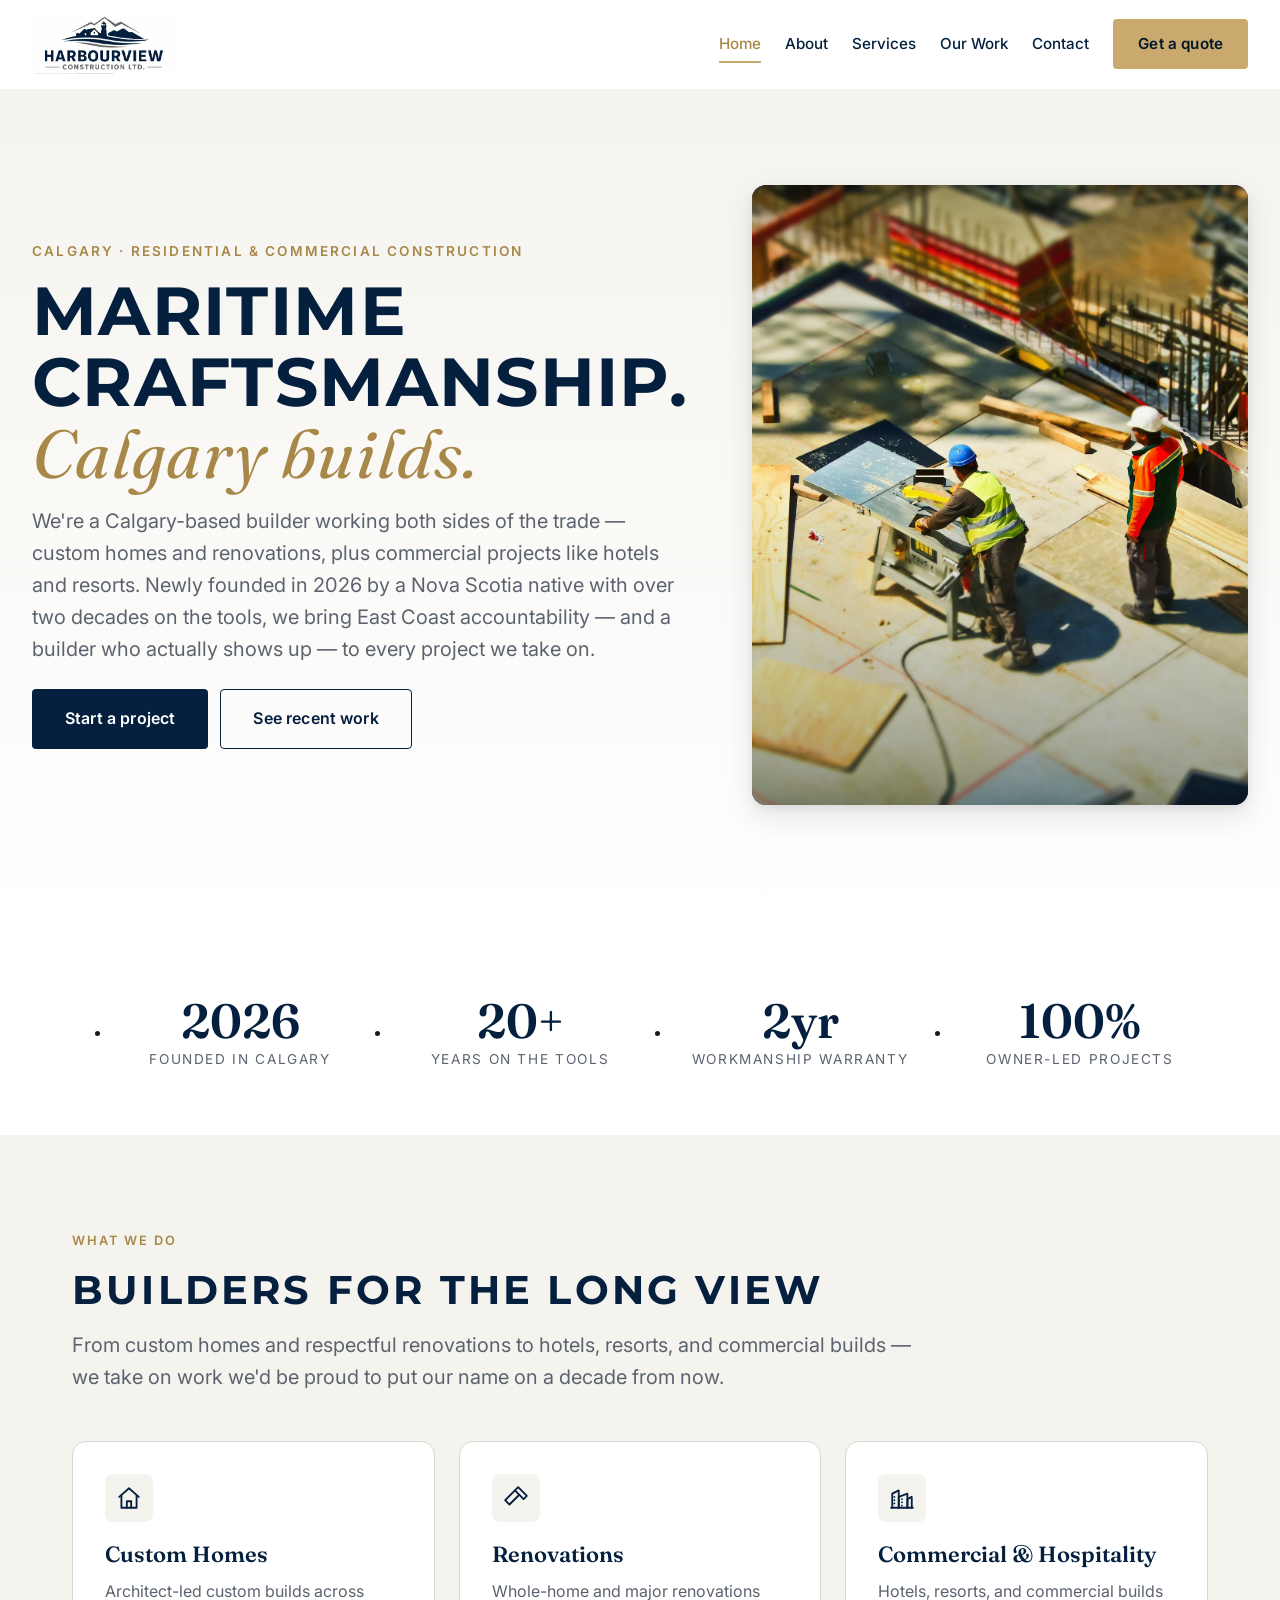
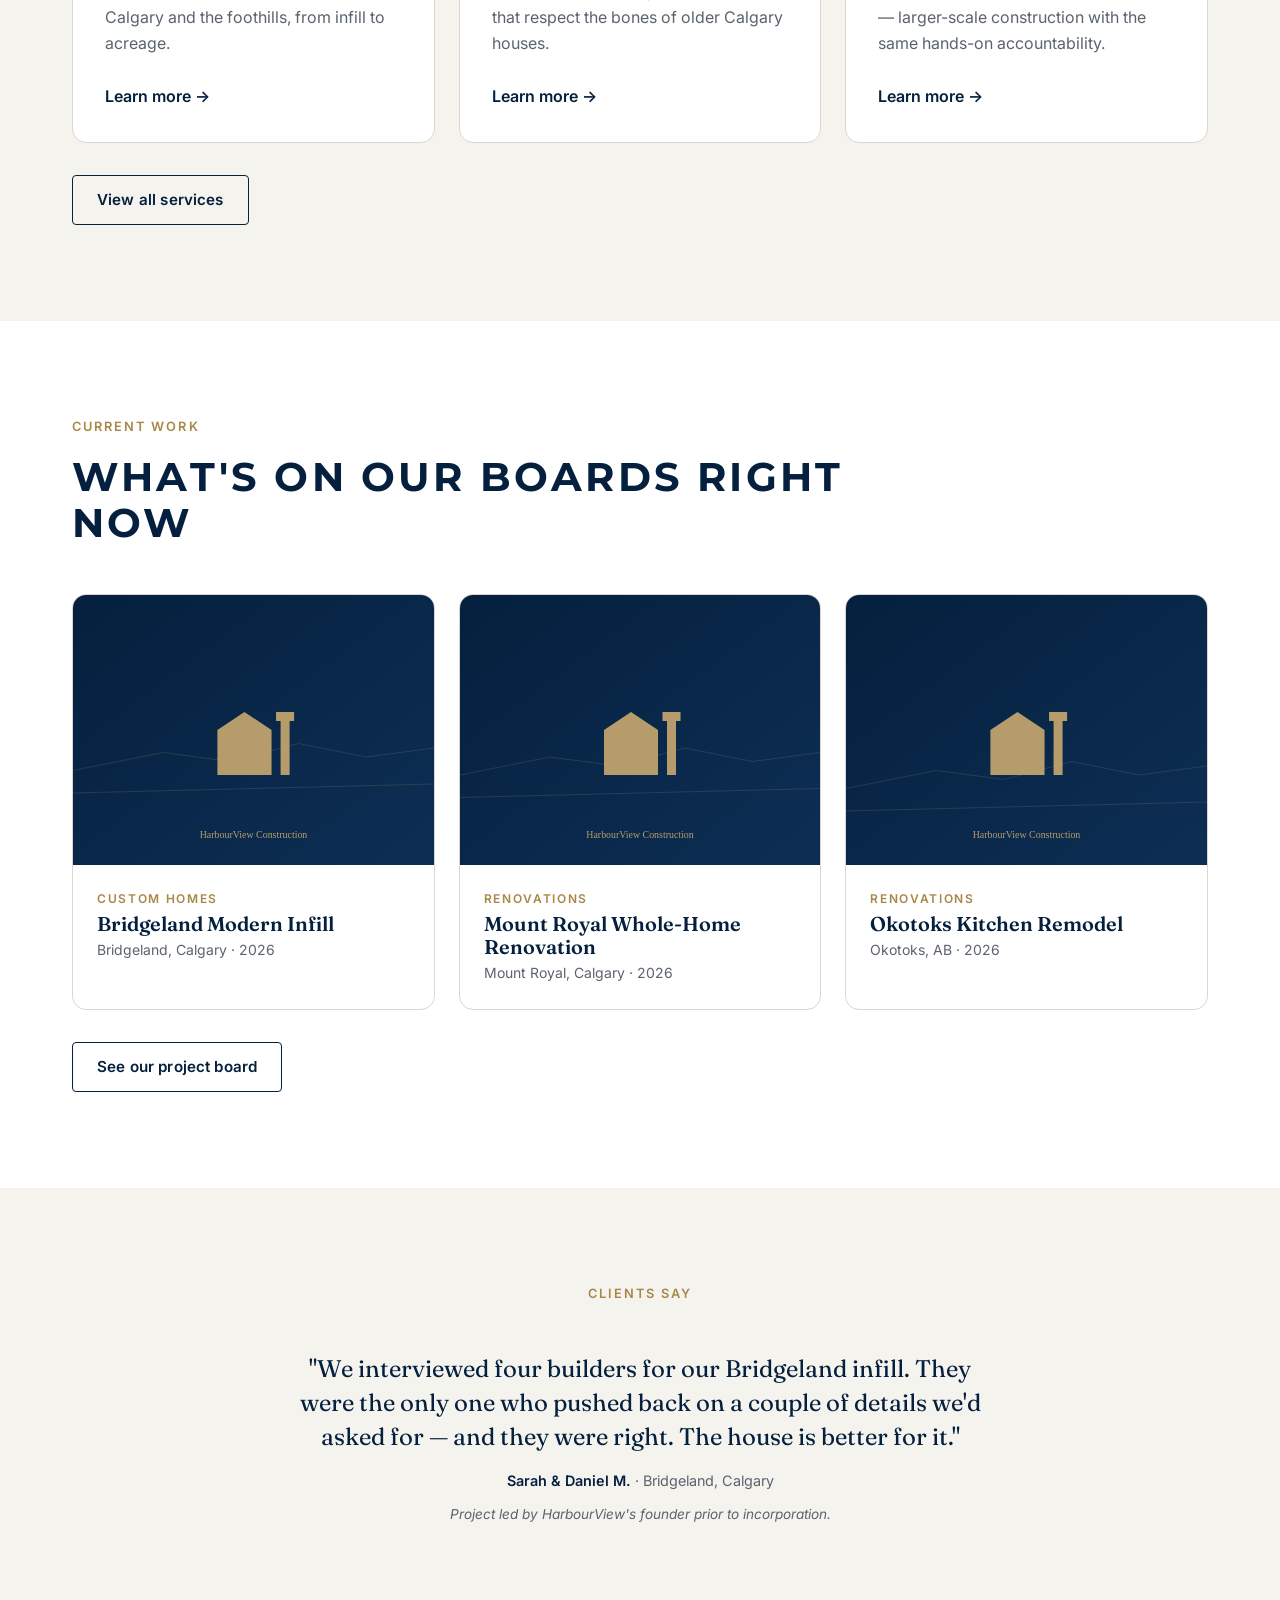
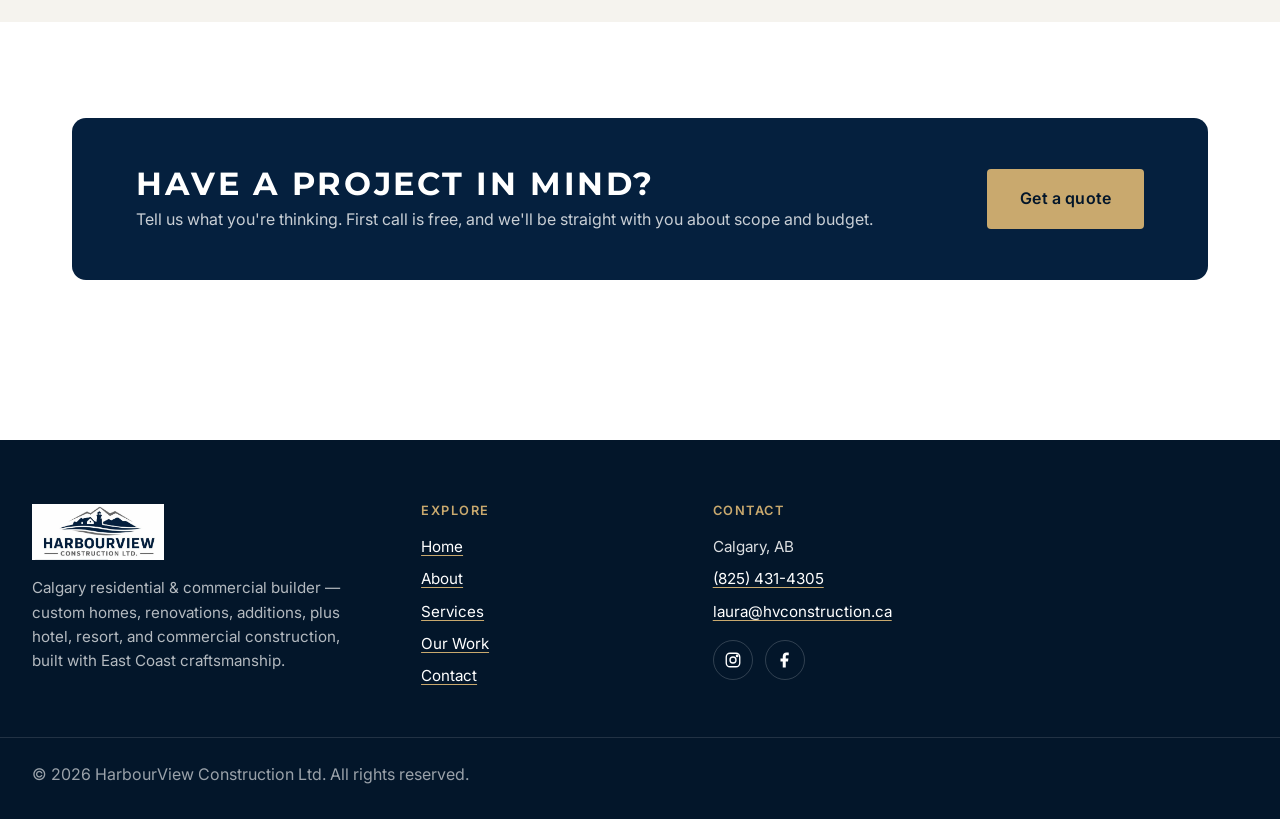
==== commit 99eec251: "style fixes" ====
--- a/index.html
+++ b/index.html
@@ -1,4 +1,4 @@
-<!doctype html><html lang="en"><head><meta charset="UTF-8"><meta name="viewport" content="width=device-width,initial-scale=1"><title>HarbourView Construction · Built to last. Built right.</title><meta name="description" content="HarbourView Construction is a Calgary residential &amp; commercial builder — custom homes, renovations, additions, plus hotel, resort, and commercial construction. Maritime craftsmanship, built to last."><meta name="theme-color" content="#05203e"><link rel="canonical" href="https://hvconstruction.ca/"><meta property="og:site_name" content="HarbourView Construction"><meta property="og:type" content="website"><meta property="og:title" content="HarbourView Construction"><meta property="og:description" content="HarbourView Construction is a Calgary residential &amp; commercial builder — custom homes, renovations, additions, plus hotel, resort, and commercial construction. Maritime craftsmanship, built to last."><meta property="og:url" content="https://hvconstruction.ca/"><meta property="og:image" content="https://hvconstruction.ca/assets/img/logo/logo.png"><meta property="og:locale" content="en_CA"><meta name="twitter:card" content="summary_large_image"><meta name="twitter:title" content="HarbourView Construction"><meta name="twitter:description" content="HarbourView Construction is a Calgary residential &amp; commercial builder — custom homes, renovations, additions, plus hotel, resort, and commercial construction. Maritime craftsmanship, built to last."><meta name="twitter:image" content="https://hvconstruction.ca/assets/img/logo/logo.png"><link rel="icon" type="image/png" href="assets/img/logo/logo.png"><link rel="apple-touch-icon" href="assets/img/logo/logo.png"><link rel="preconnect" href="https://fonts.googleapis.com"><link rel="preconnect" href="https://fonts.gstatic.com" crossorigin><link rel="preload" as="style" href="https://fonts.googleapis.com/css2?family=Montserrat:wght@700&family=Fraunces:opsz,wght@9..144,400;9..144,500;9..144,600&family=Inter:wght@400;500;600;700&display=swap"><link rel="stylesheet" href="https://fonts.googleapis.com/css2?family=Montserrat:wght@700&family=Fraunces:opsz,wght@9..144,400;9..144,500;9..144,600&family=Inter:wght@400;500;600;700&display=swap" media="print" onload='this.media="all"'><noscript><link rel="stylesheet" href="https://fonts.googleapis.com/css2?family=Montserrat:wght@700&family=Fraunces:opsz,wght@9..144,400;9..144,500;9..144,600&family=Inter:wght@400;500;600;700&display=swap"></noscript><link rel="stylesheet" href="assets/css/main.css"><script type="application/ld+json">{
+<!doctype html><html lang="en"><head><meta charset="UTF-8"><meta name="viewport" content="width=device-width,initial-scale=1"><title>HarbourView Construction · Built to last. Built right.</title><meta name="description" content="HarbourView Construction is a Calgary residential &amp; commercial builder — custom homes, renovations, additions, plus hotel, resort, and commercial construction. Maritime craftsmanship, built to last."><meta name="robots" content="noindex, nofollow"><meta name="theme-color" content="#05203e"><link rel="canonical" href="https://hvconstruction.ca/"><meta property="og:site_name" content="HarbourView Construction"><meta property="og:type" content="website"><meta property="og:title" content="HarbourView Construction"><meta property="og:description" content="HarbourView Construction is a Calgary residential &amp; commercial builder — custom homes, renovations, additions, plus hotel, resort, and commercial construction. Maritime craftsmanship, built to last."><meta property="og:url" content="https://hvconstruction.ca/"><meta property="og:image" content="https://hvconstruction.ca/assets/img/logo/logo.png"><meta property="og:locale" content="en_CA"><meta name="twitter:card" content="summary_large_image"><meta name="twitter:title" content="HarbourView Construction"><meta name="twitter:description" content="HarbourView Construction is a Calgary residential &amp; commercial builder — custom homes, renovations, additions, plus hotel, resort, and commercial construction. Maritime craftsmanship, built to last."><meta name="twitter:image" content="https://hvconstruction.ca/assets/img/logo/logo.png"><link rel="icon" type="image/png" href="assets/img/logo/logo.png"><link rel="apple-touch-icon" href="assets/img/logo/logo.png"><link rel="preconnect" href="https://fonts.googleapis.com"><link rel="preconnect" href="https://fonts.gstatic.com" crossorigin><link rel="preload" as="style" href="https://fonts.googleapis.com/css2?family=Montserrat:wght@700&family=Fraunces:opsz,wght@9..144,400;9..144,500;9..144,600&family=Inter:wght@400;500;600;700&display=swap"><link rel="stylesheet" href="https://fonts.googleapis.com/css2?family=Montserrat:wght@700&family=Fraunces:opsz,wght@9..144,400;9..144,500;9..144,600&family=Inter:wght@400;500;600;700&display=swap" media="print" onload='this.media="all"'><noscript><link rel="stylesheet" href="https://fonts.googleapis.com/css2?family=Montserrat:wght@700&family=Fraunces:opsz,wght@9..144,400;9..144,500;9..144,600&family=Inter:wght@400;500;600;700&display=swap"></noscript><link rel="stylesheet" href="assets/css/main.css"><script type="application/ld+json">{
     "@context": "https://schema.org",
     "@type": "GeneralContractor",
     "name": "HarbourView Construction Ltd.",
--- a/assets/css/main.css
+++ b/assets/css/main.css
@@ -1 +1 @@
-﻿*,*::before,*::after{box-sizing:border-box}*{margin:0}html{text-size-adjust:100%;-webkit-font-smoothing:antialiased;scroll-behavior:smooth}@media(prefers-reduced-motion: reduce){html{scroll-behavior:auto}}body{min-height:100vh;line-height:1.6;font-family:"Inter",-apple-system,BlinkMacSystemFont,"Segoe UI",Roboto,sans-serif;font-weight:400;font-size:1rem;color:#161b22;background:#fff;text-rendering:optimizeLegibility}img,picture,video,canvas,svg{display:block;max-width:100%;height:auto}input,button,textarea,select{font:inherit;color:inherit}p,h1,h2,h3,h4,h5,h6{overflow-wrap:break-word}#root,#__next{isolation:isolate}h1,h2,h3,h4{font-family:"Fraunces","Playfair Display",Georgia,serif;font-weight:600;line-height:1.15;letter-spacing:-0.01em;color:#05203e}h1,h2{font-family:"Montserrat","Helvetica Neue",Arial,sans-serif;font-weight:700;letter-spacing:.1em}h1{text-transform:uppercase}h1 em{text-transform:none}h1{font-size:clamp(2rem,24px + 2.5vw,3.5rem)}h2{font-size:clamp(1.625rem,21.3333333333px + 1.4583333333vw,2.5rem)}h3{font-size:clamp(1.25rem,18px + 0.625vw,1.625rem)}h4{font-size:clamp(1.125rem,17.3333333333px + 0.2083333333vw,1.25rem);font-family:"Inter",-apple-system,BlinkMacSystemFont,"Segoe UI",Roboto,sans-serif;font-weight:600}p{font-size:1rem}.lead{font-size:clamp(1.0625rem,16px + 0.3125vw,1.25rem);color:#5b636e}a{color:#05203e;text-decoration:underline;text-decoration-color:#c9a96e;text-underline-offset:3px;text-decoration-thickness:1px;transition:color 150ms cubic-bezier(0.16, 1, 0.3, 1)}a:hover{color:#a88848}a:focus-visible{outline:2px solid #c9a96e;outline-offset:2px;border-radius:2px}::selection{background:#c9a96e;color:#03162a}.skip-link{position:absolute;top:-40px;left:1rem;background:rgba(0,0,0,0);color:#fff;padding:.5rem 1rem;text-decoration:none;border-radius:4px;z-index:1100;transition:top 150ms cubic-bezier(0.16, 1, 0.3, 1)}.skip-link:focus{top:.5rem}.site-header{position:sticky;top:0;z-index:100;background:hsla(0,0%,100%,.92);backdrop-filter:saturate(140%) blur(8px);-webkit-backdrop-filter:saturate(140%) blur(8px);border-bottom:1px solid rgba(0,0,0,0);transition:border-color 240ms cubic-bezier(0.16, 1, 0.3, 1),box-shadow 240ms cubic-bezier(0.16, 1, 0.3, 1)}.site-header.is-scrolled{border-bottom-color:#d8d6cf;box-shadow:0 1px 2px rgba(0,0,0,.06),0 1px 3px rgba(0,0,0,.04)}.site-header__inner{width:100%;max-width:1440px;margin-inline:auto;padding-inline:1rem}@media(min-width: 768px){.site-header__inner{padding-inline:1.5rem}}@media(min-width: 1024px){.site-header__inner{padding-inline:2rem}}.site-header__inner{display:flex;align-items:center;justify-content:space-between;gap:1.5rem;min-height:72px;padding-block:.75rem}@media(min-width: 768px){.site-header__inner{min-height:88px}}.brand{display:inline-flex;align-items:center;text-decoration:none;color:#05203e}.brand__logo{height:48px;width:auto}@media(min-width: 768px){.brand__logo{height:60px}}.brand:hover{color:#05203e}.brand:focus-visible{outline:2px solid #c9a96e;outline-offset:2px;border-radius:4px}.nav{display:contents}@media(min-width: 1024px){.nav{display:inline-flex;align-items:center;gap:1.5rem}}.nav__list{display:none;list-style:none;padding:0;margin:0;gap:1.5rem}@media(min-width: 1024px){.nav__list{display:flex}}.nav__link{position:relative;font-size:.95rem;font-weight:500;color:#05203e;text-decoration:none;padding-block:.5rem;transition:color 150ms cubic-bezier(0.16, 1, 0.3, 1)}.nav__link::after{content:"";position:absolute;left:0;right:0;bottom:-2px;height:2px;background:#c9a96e;transform:scaleX(0);transform-origin:left;transition:transform 240ms cubic-bezier(0.16, 1, 0.3, 1)}.nav__link:hover,.nav__link.is-active{color:#a88848}.nav__link:hover::after,.nav__link.is-active::after{transform:scaleX(1)}.nav__cta{display:none}@media(min-width: 1024px){.nav__cta{display:inline-flex}}.nav-toggle{display:inline-flex;align-items:center;justify-content:center;width:44px;height:44px;background:rgba(0,0,0,0);border:1px solid #d8d6cf;border-radius:4px;cursor:pointer;color:#05203e}.nav-toggle:focus-visible{outline:2px solid #c9a96e;outline-offset:2px}@media(min-width: 1024px){.nav-toggle{display:none}}.nav-toggle svg{width:22px;height:22px}.nav-toggle__open{display:block}.nav-toggle__close{display:none}.nav-toggle[aria-expanded=true] .nav-toggle__open{display:none}.nav-toggle[aria-expanded=true] .nav-toggle__close{display:block}.mobile-nav{position:fixed;inset:0;z-index:500;background:#05203e;color:#fff;padding:3rem 1.5rem 2rem;display:flex;flex-direction:column;gap:2rem;transform:translateX(100%);transition:transform 240ms cubic-bezier(0.7, 0, 0.3, 1);overflow-y:auto}.mobile-nav.is-open{transform:translateX(0)}@media(min-width: 1024px){.mobile-nav{display:none}}.mobile-nav__header{display:flex;justify-content:space-between;align-items:center}.mobile-nav__close{background:rgba(0,0,0,0);border:1px solid hsla(0,0%,100%,.3);color:#fff;width:44px;height:44px;border-radius:4px;cursor:pointer;display:inline-flex;align-items:center;justify-content:center}.mobile-nav__close:focus-visible{outline:2px solid #c9a96e;outline-offset:2px}.mobile-nav__list{list-style:none;padding:0;margin:0;display:flex;flex-direction:column;gap:1rem}.mobile-nav__link{display:block;font-family:"Fraunces","Playfair Display",Georgia,serif;font-size:1.75rem;font-weight:600;color:#fff;text-decoration:none;padding-block:.5rem;border-bottom:1px solid hsla(0,0%,100%,.12)}.mobile-nav__link:hover,.mobile-nav__link.is-active{color:#c9a96e}.mobile-nav__link:focus-visible{outline:2px solid #c9a96e;outline-offset:2px;border-radius:4px}.mobile-nav__contact{margin-top:auto;padding-top:1.5rem;border-top:1px solid hsla(0,0%,100%,.16);color:hsla(0,0%,100%,.85);font-size:.95rem}.mobile-nav__contact a{color:#fff}body.is-nav-open{overflow:hidden}.site-footer{background:#03162a;color:hsla(0,0%,100%,.86);padding-block:4.5rem 2rem;margin-top:8rem}.site-footer a{color:#fff;text-decoration-color:#c9a96e}.site-footer a:hover{color:#c9a96e}.footer-grid{width:100%;max-width:1440px;margin-inline:auto;padding-inline:1rem}@media(min-width: 768px){.footer-grid{padding-inline:1.5rem}}@media(min-width: 1024px){.footer-grid{padding-inline:2rem}}.footer-grid{display:grid;gap:3rem}@media(min-width: 768px){.footer-grid{grid-template-columns:1.4fr 1fr 1fr 1fr}}.footer-col__title{font-family:"Inter",-apple-system,BlinkMacSystemFont,"Segoe UI",Roboto,sans-serif;font-size:.8rem;font-weight:600;text-transform:uppercase;letter-spacing:.12em;color:#c9a96e;margin-bottom:1rem}.footer-col__list{list-style:none;padding:0;margin:0;display:flex;flex-direction:column;gap:.5rem}.footer-col p,.footer-col li{font-size:.95rem}.footer-brand__logo{height:56px;margin-bottom:1rem}.footer-brand p{color:hsla(0,0%,100%,.7);max-width:32ch}.footer-meta{width:100%;max-width:1440px;margin-inline:auto;padding-inline:1rem}@media(min-width: 768px){.footer-meta{padding-inline:1.5rem}}@media(min-width: 1024px){.footer-meta{padding-inline:2rem}}.footer-meta{margin-top:3rem;padding-top:1.5rem;border-top:1px solid hsla(0,0%,100%,.12);display:flex;flex-direction:column;gap:.75rem;font-size:.85rem;color:hsla(0,0%,100%,.6)}@media(min-width: 768px){.footer-meta{flex-direction:row;justify-content:space-between}}.social-links{display:flex;gap:.75rem;list-style:none;padding:0;margin:0}.social-links a{display:inline-flex;align-items:center;justify-content:center;width:40px;height:40px;border:1px solid hsla(0,0%,100%,.18);border-radius:50%;text-decoration:none;transition:all 150ms cubic-bezier(0.16, 1, 0.3, 1)}.social-links a:hover{background:#c9a96e;border-color:#c9a96e;color:#03162a}.social-links svg{width:18px;height:18px}.btn{display:inline-flex;align-items:center;justify-content:center;gap:.5rem;padding:.75rem 1.5rem;font-family:"Inter",-apple-system,BlinkMacSystemFont,"Segoe UI",Roboto,sans-serif;font-size:.95rem;font-weight:600;letter-spacing:.01em;text-decoration:none;border:1px solid rgba(0,0,0,0);border-radius:4px;cursor:pointer;transition:all 150ms cubic-bezier(0.16, 1, 0.3, 1);white-space:nowrap}.btn:focus-visible{outline:2px solid #c9a96e;outline-offset:2px}.btn--primary{background:#05203e;color:#fff}.btn--primary:hover{background:#0d2e54;color:#fff}.btn--accent{background:#c9a96e;color:#03162a}.btn--accent:hover{background:#a88848;color:#fff}.btn--outline{background:rgba(0,0,0,0);color:#05203e;border-color:#05203e}.btn--outline:hover{background:#05203e;color:#fff}.btn--ghost{background:rgba(0,0,0,0);color:#05203e}.btn--ghost:hover{color:#a88848}.btn--lg{padding:1rem 2rem;font-size:1rem}.btn svg{width:16px;height:16px;transition:transform 150ms cubic-bezier(0.16, 1, 0.3, 1)}.btn:hover svg.icon-arrow{transform:translateX(2px)}.section{padding-block:4.5rem}@media(min-width: 768px){.section{padding-block:6rem}}.section--tight{padding-block:3rem}.section--sand{background:#f5f3ee}.section--navy{background:#05203e;color:hsla(0,0%,100%,.92)}.section--navy h1,.section--navy h2,.section--navy h3,.section--navy h4{color:#fff}.section--navy a{color:#fff;text-decoration-color:#c9a96e}.section--navy a:hover{color:#c9a96e}.container{width:100%;max-width:1200px;margin-inline:auto;padding-inline:1rem}@media(min-width: 768px){.container{padding-inline:1.5rem}}@media(min-width: 1024px){.container{padding-inline:2rem}}.container--wide{width:100%;max-width:1440px;margin-inline:auto;padding-inline:1rem}@media(min-width: 768px){.container--wide{padding-inline:1.5rem}}@media(min-width: 1024px){.container--wide{padding-inline:2rem}}.container--narrow{width:100%;max-width:760px;margin-inline:auto;padding-inline:1rem}@media(min-width: 768px){.container--narrow{padding-inline:1.5rem}}@media(min-width: 1024px){.container--narrow{padding-inline:2rem}}.section-header{display:flex;flex-direction:column;gap:1rem;max-width:64ch;margin-bottom:3rem}.section-header__eyebrow{font-family:"Inter",-apple-system,BlinkMacSystemFont,"Segoe UI",Roboto,sans-serif;font-size:.8rem;font-weight:600;text-transform:uppercase;letter-spacing:.16em;color:#a88848}.section-header__title{margin:0}.section-header__lead{color:#5b636e}.section-header--center{margin-inline:auto;text-align:center;align-items:center}.card{display:flex;flex-direction:column;background:#fff;border:1px solid #d8d6cf;border-radius:14px;overflow:hidden;transition:transform 240ms cubic-bezier(0.16, 1, 0.3, 1),box-shadow 240ms cubic-bezier(0.16, 1, 0.3, 1),border-color 240ms cubic-bezier(0.16, 1, 0.3, 1)}.card:hover{transform:translateY(-2px);box-shadow:0 4px 12px rgba(0,0,0,.08),0 2px 4px rgba(0,0,0,.04);border-color:#c9a96e}.card__media{aspect-ratio:4/3;background:#ebe7dd;overflow:hidden}.card__media img,.card__media svg{width:100%;height:100%;object-fit:cover}.card__body{padding:1.5rem;display:flex;flex-direction:column;gap:.5rem;flex:1}.card__eyebrow{font-size:.75rem;text-transform:uppercase;letter-spacing:.14em;color:#a88848;font-weight:600}.card__title{font-family:"Fraunces","Playfair Display",Georgia,serif;font-size:1.25rem;margin:0}.card__meta{color:#5b636e;font-size:.875rem}.card__summary{color:#5b636e;font-size:.95rem;margin-top:.5rem}.card__cta{margin-top:auto;padding-top:1rem;font-weight:600;color:#05203e;text-decoration:none;display:inline-flex;align-items:center;gap:.25rem}.card__cta::after{content:"→";transition:transform 150ms cubic-bezier(0.16, 1, 0.3, 1)}.card:hover .card__cta::after{transform:translateX(3px)}.card-grid{display:grid;gap:1.5rem;grid-template-columns:1fr}@media(min-width: 768px){.card-grid{grid-template-columns:repeat(2, 1fr)}}@media(min-width: 1024px){.card-grid{grid-template-columns:repeat(3, 1fr)}}.service-tile{background:#fff;border:1px solid #d8d6cf;border-radius:14px;padding:2rem;display:flex;flex-direction:column;gap:.75rem;transition:border-color 240ms cubic-bezier(0.16, 1, 0.3, 1),transform 240ms cubic-bezier(0.16, 1, 0.3, 1)}.service-tile:hover{border-color:#c9a96e;transform:translateY(-2px)}.service-tile__icon{width:48px;height:48px;display:inline-flex;align-items:center;justify-content:center;background:#f5f3ee;color:#05203e;border-radius:8px;margin-bottom:.5rem}.service-tile__icon svg{width:26px;height:26px}.service-tile__title{font-family:"Fraunces","Playfair Display",Georgia,serif;font-size:1.375rem}.service-tile__summary{color:#5b636e}.service-tile__list{list-style:none;padding:0;margin-top:.75rem;display:flex;flex-direction:column;gap:.25rem;font-size:.95rem}.service-tile__list li{padding-left:1rem;position:relative}.service-tile__list li::before{content:"";position:absolute;left:0;top:.6em;width:6px;height:6px;background:#c9a96e;border-radius:50%}.quote__text{font-family:"Fraunces","Playfair Display",Georgia,serif;font-size:clamp(1.125rem,16px + 0.625vw,1.5rem);line-height:1.4;color:#05203e}.quote__author{margin-top:1rem;font-size:.9rem;color:#5b636e}.quote__author strong{color:#05203e;font-weight:600}.filters{display:flex;flex-wrap:wrap;gap:.5rem;margin-bottom:2rem}.filter-chip{background:rgba(0,0,0,0);border:1px solid #d8d6cf;color:#05203e;padding:.25rem 1rem;border-radius:999px;font-size:.9rem;font-weight:500;cursor:pointer;transition:all 150ms cubic-bezier(0.16, 1, 0.3, 1)}.filter-chip:hover{border-color:#05203e}.filter-chip.is-active{background:#05203e;color:#fff;border-color:#05203e}.filter-chip:focus-visible{outline:2px solid #c9a96e;outline-offset:2px}.form{display:grid;gap:1rem;max-width:640px}.field{display:flex;flex-direction:column;gap:.25rem}.field__label{font-size:.875rem;font-weight:600;color:#05203e}.field__hint{font-size:.8rem;color:#5b636e}.field__input,.field__textarea,.field__select{padding:.75rem 1rem;border:1px solid #d8d6cf;border-radius:4px;background:#fff;transition:border-color 150ms cubic-bezier(0.16, 1, 0.3, 1),box-shadow 150ms cubic-bezier(0.16, 1, 0.3, 1)}.field__input:focus,.field__textarea:focus,.field__select:focus{outline:none;border-color:#05203e;box-shadow:0 0 0 3px rgba(201,169,110,.35)}.field__textarea{resize:vertical;min-height:120px}.form-row{display:grid;gap:1rem}@media(min-width: 768px){.form-row{grid-template-columns:1fr 1fr}}.hero{position:relative;padding-block:4.5rem 6rem;background:linear-gradient(180deg, #f5f3ee 0%, #ffffff 100%);overflow:hidden}@media(min-width: 768px){.hero{padding-block:6rem 8rem}}.hero__inner{width:100%;max-width:1440px;margin-inline:auto;padding-inline:1rem}@media(min-width: 768px){.hero__inner{padding-inline:1.5rem}}@media(min-width: 1024px){.hero__inner{padding-inline:2rem}}.hero__inner{display:grid;gap:3rem;align-items:center}@media(min-width: 1024px){.hero__inner{grid-template-columns:1.1fr 1fr;gap:4.5rem}}.hero__eyebrow{font-size:.85rem;font-weight:600;text-transform:uppercase;letter-spacing:.16em;color:#a88848;margin-bottom:.75rem}.hero__title{font-size:clamp(2.25rem,25.3333333333px + 3.3333333333vw,4.25rem);line-height:1.05;letter-spacing:.02em}.hero__title em{font-family:"Fraunces","Playfair Display",Georgia,serif;font-style:italic;color:#a88848;font-weight:400}.hero__lead{margin-top:1rem;max-width:52ch}.hero__actions{display:flex;flex-wrap:wrap;gap:.75rem;margin-top:1.5rem}.hero__media{position:relative;border-radius:14px;overflow:hidden;aspect-ratio:4/5;background:#0d2e54;box-shadow:0 12px 32px rgba(0,0,0,.1),0 4px 8px rgba(0,0,0,.06)}@media(min-width: 1024px){.hero__media{aspect-ratio:4/5}}.hero__media img{width:100%;height:100%;object-fit:cover;display:block}.hero__media::after{content:"";position:absolute;inset:0;background:linear-gradient(180deg, rgba(5, 32, 62, 0.18) 0%, rgba(5, 32, 62, 0) 45%, rgba(5, 32, 62, 0.35) 100%);pointer-events:none}.stats{display:grid;gap:1.5rem;grid-template-columns:repeat(2, 1fr)}@media(min-width: 768px){.stats{grid-template-columns:repeat(4, 1fr)}}.stats__item{text-align:center;padding:1rem}.stats__value{font-family:"Fraunces","Playfair Display",Georgia,serif;font-size:clamp(2rem,26.6666666667px + 1.6666666667vw,3rem);font-weight:600;color:#05203e;line-height:1}.stats__label{margin-top:.25rem;font-size:.85rem;text-transform:uppercase;letter-spacing:.12em;color:#5b636e}.cta-strip{background:#05203e;color:#fff;border-radius:14px;padding:3rem;display:flex;flex-direction:column;gap:1rem}@media(min-width: 768px){.cta-strip{flex-direction:row;align-items:center;justify-content:space-between;padding:3rem 4.5rem}}.cta-strip h2{color:#fff;font-size:clamp(1.5rem,21.3333333333px + 0.8333333333vw,2rem);margin:0}.cta-strip p{color:hsla(0,0%,100%,.78);margin-top:.25rem}.page-hero{background:#f5f3ee;padding-block:4.5rem 3rem;border-bottom:1px solid #d8d6cf}.page-hero__inner{width:100%;max-width:1440px;margin-inline:auto;padding-inline:1rem}@media(min-width: 768px){.page-hero__inner{padding-inline:1.5rem}}@media(min-width: 1024px){.page-hero__inner{padding-inline:2rem}}.page-hero__eyebrow{font-size:.85rem;font-weight:600;text-transform:uppercase;letter-spacing:.16em;color:#a88848;margin-bottom:.75rem}.page-hero__title{font-size:clamp(2.25rem,28px + 2.5vw,3.75rem);margin:0}.page-hero__lead{margin-top:1rem;max-width:60ch}.two-col{display:grid;gap:3rem}@media(min-width: 768px){.two-col{grid-template-columns:1fr 1fr;gap:4.5rem;align-items:center}}.two-col__media{border-radius:14px;overflow:hidden;aspect-ratio:4/3;background:#0d2e54}.two-col h2{margin-bottom:1rem}.two-col p+p{margin-top:1rem}.gallery{display:grid;gap:1.5rem;grid-template-columns:1fr}@media(min-width: 480px){.gallery{grid-template-columns:repeat(2, 1fr)}}@media(min-width: 1024px){.gallery{grid-template-columns:repeat(3, 1fr)}}.gallery-item{display:flex;flex-direction:column;background:#fff;border-radius:14px;overflow:hidden;border:1px solid #d8d6cf;transition:all 240ms cubic-bezier(0.16, 1, 0.3, 1)}.gallery-item.is-hidden{display:none}.gallery-item:hover{transform:translateY(-2px);box-shadow:0 4px 12px rgba(0,0,0,.08),0 2px 4px rgba(0,0,0,.04);border-color:#c9a96e}.gallery-item__media{aspect-ratio:4/3;overflow:hidden}.gallery-item__media img,.gallery-item__media svg{width:100%;height:100%;object-fit:cover}.gallery-item__body{padding:1.5rem;display:flex;flex-direction:column;gap:.25rem}.gallery-item__category{font-size:.75rem;text-transform:uppercase;letter-spacing:.14em;font-weight:600;color:#a88848}.gallery-item__title{font-family:"Fraunces","Playfair Display",Georgia,serif;font-size:1.25rem;margin:0}.gallery-item__meta{color:#5b636e;font-size:.875rem}.contact-block{display:grid;gap:1rem}.contact-block__row{display:flex;align-items:flex-start;gap:1rem}.contact-block__row svg{flex-shrink:0;width:22px;height:22px;color:#a88848;margin-top:2px}.contact-block__row a{font-weight:500}.contact-block__label{font-size:.75rem;text-transform:uppercase;letter-spacing:.14em;color:#5b636e;margin-bottom:2px}.notfound{text-align:center;padding-block:8rem}.notfound__code{font-family:"Fraunces","Playfair Display",Georgia,serif;font-size:clamp(5rem,18vw,12rem);line-height:1;color:#c9a96e;margin-bottom:1rem}
+﻿*,*::before,*::after{box-sizing:border-box}*{margin:0}html{text-size-adjust:100%;-webkit-font-smoothing:antialiased;scroll-behavior:smooth}@media(prefers-reduced-motion: reduce){html{scroll-behavior:auto}}body{min-height:100vh;line-height:1.6;font-family:"Inter",-apple-system,BlinkMacSystemFont,"Segoe UI",Roboto,sans-serif;font-weight:400;font-size:1rem;color:#161b22;background:#fff;text-rendering:optimizeLegibility}img,picture,video,canvas,svg{display:block;max-width:100%;height:auto}input,button,textarea,select{font:inherit;color:inherit}p,h1,h2,h3,h4,h5,h6{overflow-wrap:break-word}#root,#__next{isolation:isolate}h1,h2,h3,h4{font-family:"Fraunces","Playfair Display",Georgia,serif;font-weight:600;line-height:1.15;color:#05203e}h1,h2{font-family:"Montserrat","Helvetica Neue",Arial,sans-serif;font-weight:700}h1{text-transform:uppercase;letter-spacing:.08em}h1 em{text-transform:none}h1{font-size:clamp(2rem,24px + 2.5vw,3.5rem)}h2{font-size:clamp(1.625rem,21.3333333333px + 1.4583333333vw,2.5rem);letter-spacing:.08em;text-transform:uppercase}h3{font-size:clamp(1.25rem,18px + 0.625vw,1.625rem)}h4{font-size:clamp(1.125rem,17.3333333333px + 0.2083333333vw,1.25rem);font-family:"Inter",-apple-system,BlinkMacSystemFont,"Segoe UI",Roboto,sans-serif;font-weight:600}p{font-size:1rem}.lead{font-size:clamp(1.0625rem,16px + 0.3125vw,1.25rem);color:#5b636e}a{color:#05203e;text-decoration:underline;text-decoration-color:#c9a96e;text-underline-offset:3px;text-decoration-thickness:1px;transition:color 150ms cubic-bezier(0.16, 1, 0.3, 1)}a:hover{color:#a88848}a:focus-visible{outline:2px solid #c9a96e;outline-offset:2px;border-radius:2px}::selection{background:#c9a96e;color:#03162a}.skip-link{position:absolute;top:-40px;left:1rem;background:rgba(0,0,0,0);color:#fff;padding:.5rem 1rem;text-decoration:none;border-radius:4px;z-index:1100;transition:top 150ms cubic-bezier(0.16, 1, 0.3, 1)}.skip-link:focus{top:.5rem}.site-header{position:sticky;top:0;z-index:100;background:hsla(0,0%,100%,.92);backdrop-filter:saturate(140%) blur(8px);-webkit-backdrop-filter:saturate(140%) blur(8px);border-bottom:1px solid rgba(0,0,0,0);transition:border-color 240ms cubic-bezier(0.16, 1, 0.3, 1),box-shadow 240ms cubic-bezier(0.16, 1, 0.3, 1)}.site-header.is-scrolled{border-bottom-color:#d8d6cf;box-shadow:0 1px 2px rgba(0,0,0,.06),0 1px 3px rgba(0,0,0,.04)}.site-header__inner{width:100%;max-width:1440px;margin-inline:auto;padding-inline:1rem}@media(min-width: 768px){.site-header__inner{padding-inline:1.5rem}}@media(min-width: 1024px){.site-header__inner{padding-inline:2rem}}.site-header__inner{display:flex;align-items:center;justify-content:space-between;gap:1.5rem;min-height:72px;padding-block:.75rem}@media(min-width: 768px){.site-header__inner{min-height:88px}}.brand{display:inline-flex;align-items:center;text-decoration:none;color:#05203e}.brand__logo{height:48px;width:auto}@media(min-width: 768px){.brand__logo{height:60px}}.brand:hover{color:#05203e}.brand:focus-visible{outline:2px solid #c9a96e;outline-offset:2px;border-radius:4px}.nav{display:contents}@media(min-width: 1024px){.nav{display:inline-flex;align-items:center;gap:1.5rem}}.nav__list{display:none;list-style:none;padding:0;margin:0;gap:1.5rem}@media(min-width: 1024px){.nav__list{display:flex}}.nav__link{position:relative;font-size:.95rem;font-weight:500;color:#05203e;text-decoration:none;padding-block:.5rem;transition:color 150ms cubic-bezier(0.16, 1, 0.3, 1)}.nav__link::after{content:"";position:absolute;left:0;right:0;bottom:-2px;height:2px;background:#c9a96e;transform:scaleX(0);transform-origin:left;transition:transform 240ms cubic-bezier(0.16, 1, 0.3, 1)}.nav__link:hover,.nav__link.is-active{color:#a88848}.nav__link:hover::after,.nav__link.is-active::after{transform:scaleX(1)}.nav__cta{display:none}@media(min-width: 1024px){.nav__cta{display:inline-flex}}.nav-toggle{display:inline-flex;align-items:center;justify-content:center;width:44px;height:44px;background:rgba(0,0,0,0);border:1px solid #d8d6cf;border-radius:4px;cursor:pointer;color:#05203e}.nav-toggle:focus-visible{outline:2px solid #c9a96e;outline-offset:2px}@media(min-width: 1024px){.nav-toggle{display:none}}.nav-toggle svg{width:22px;height:22px}.nav-toggle__open{display:block}.nav-toggle__close{display:none}.nav-toggle[aria-expanded=true] .nav-toggle__open{display:none}.nav-toggle[aria-expanded=true] .nav-toggle__close{display:block}.mobile-nav{position:fixed;inset:0;z-index:500;background:#05203e;color:#fff;padding:3rem 1.5rem 2rem;display:flex;flex-direction:column;gap:2rem;transform:translateX(100%);transition:transform 240ms cubic-bezier(0.7, 0, 0.3, 1);overflow-y:auto}.mobile-nav.is-open{transform:translateX(0)}@media(min-width: 1024px){.mobile-nav{display:none}}.mobile-nav__header{display:flex;justify-content:space-between;align-items:center}.mobile-nav__close{background:rgba(0,0,0,0);border:1px solid hsla(0,0%,100%,.3);color:#fff;width:44px;height:44px;border-radius:4px;cursor:pointer;display:inline-flex;align-items:center;justify-content:center}.mobile-nav__close:focus-visible{outline:2px solid #c9a96e;outline-offset:2px}.mobile-nav__list{list-style:none;padding:0;margin:0;display:flex;flex-direction:column;gap:1rem}.mobile-nav__link{display:block;font-family:"Fraunces","Playfair Display",Georgia,serif;font-size:1.75rem;font-weight:600;color:#fff;text-decoration:none;padding-block:.5rem;border-bottom:1px solid hsla(0,0%,100%,.12)}.mobile-nav__link:hover,.mobile-nav__link.is-active{color:#c9a96e}.mobile-nav__link:focus-visible{outline:2px solid #c9a96e;outline-offset:2px;border-radius:4px}.mobile-nav__contact{margin-top:auto;padding-top:1.5rem;border-top:1px solid hsla(0,0%,100%,.16);color:hsla(0,0%,100%,.85);font-size:.95rem}.mobile-nav__contact a{color:#fff}body.is-nav-open{overflow:hidden}.site-footer{background:#03162a;color:hsla(0,0%,100%,.86);padding-block:4rem 2rem;margin-top:4rem}.site-footer a{color:#fff;text-decoration-color:#c9a96e}.site-footer a:hover{color:#c9a96e}.footer-grid{width:100%;max-width:1440px;margin-inline:auto;padding-inline:1rem}@media(min-width: 768px){.footer-grid{padding-inline:1.5rem}}@media(min-width: 1024px){.footer-grid{padding-inline:2rem}}.footer-grid{display:grid;gap:3rem}@media(min-width: 768px){.footer-grid{grid-template-columns:1.4fr 1fr 1fr 1fr}}.footer-col__title{font-family:"Inter",-apple-system,BlinkMacSystemFont,"Segoe UI",Roboto,sans-serif;font-size:.8rem;font-weight:600;text-transform:uppercase;letter-spacing:.12em;color:#c9a96e;margin-bottom:1rem}.footer-col__list{list-style:none;padding:0;margin:0;display:flex;flex-direction:column;gap:.5rem}.footer-col p,.footer-col li{font-size:.95rem}.footer-brand__logo{height:56px;margin-bottom:1rem}.footer-brand p{color:hsla(0,0%,100%,.7);max-width:32ch}.footer-meta{width:100%;max-width:1440px;margin-inline:auto;padding-inline:1rem}@media(min-width: 768px){.footer-meta{padding-inline:1.5rem}}@media(min-width: 1024px){.footer-meta{padding-inline:2rem}}.footer-meta{margin-top:3rem;padding-top:1.5rem;border-top:1px solid hsla(0,0%,100%,.12);display:flex;flex-direction:column;gap:.75rem;font-size:.85rem;color:hsla(0,0%,100%,.6)}@media(min-width: 768px){.footer-meta{flex-direction:row;justify-content:space-between}}.social-links{display:flex;gap:.75rem;list-style:none;padding:0;margin:0}.social-links a{display:inline-flex;align-items:center;justify-content:center;width:40px;height:40px;border:1px solid hsla(0,0%,100%,.18);border-radius:50%;text-decoration:none;transition:all 150ms cubic-bezier(0.16, 1, 0.3, 1)}.social-links a:hover{background:#c9a96e;border-color:#c9a96e;color:#03162a}.social-links svg{width:18px;height:18px}.btn{display:inline-flex;align-items:center;justify-content:center;gap:.5rem;padding:.75rem 1.5rem;font-family:"Inter",-apple-system,BlinkMacSystemFont,"Segoe UI",Roboto,sans-serif;font-size:.95rem;font-weight:600;letter-spacing:.01em;text-decoration:none;border:1px solid rgba(0,0,0,0);border-radius:4px;cursor:pointer;transition:all 150ms cubic-bezier(0.16, 1, 0.3, 1);white-space:nowrap}.btn:focus-visible{outline:2px solid #c9a96e;outline-offset:2px}.btn--primary{background:#05203e;color:#fff}.btn--primary:hover{background:#0d2e54;color:#fff}.btn--accent{background:#c9a96e;color:#03162a}.btn--accent:hover{background:#a88848;color:#fff}.btn--outline{background:rgba(0,0,0,0);color:#05203e;border-color:#05203e}.btn--outline:hover{background:#05203e;color:#fff}.btn--ghost{background:rgba(0,0,0,0);color:#05203e}.btn--ghost:hover{color:#a88848}.btn--lg{padding:1rem 2rem;font-size:1rem}.btn svg{width:16px;height:16px;transition:transform 150ms cubic-bezier(0.16, 1, 0.3, 1)}.btn:hover svg.icon-arrow{transform:translateX(2px)}.section{padding-block:4rem}@media(min-width: 768px){.section{padding-block:6rem}}.section--tight{padding-block:3rem}.section--sand{background:#f5f3ee}.section--navy{background:#05203e;color:hsla(0,0%,100%,.92)}.section--navy h1,.section--navy h2,.section--navy h3,.section--navy h4{color:#fff}.section--navy a{color:#fff;text-decoration-color:#c9a96e}.section--navy a:hover{color:#c9a96e}.container{width:100%;max-width:1200px;margin-inline:auto;padding-inline:1rem}@media(min-width: 768px){.container{padding-inline:1.5rem}}@media(min-width: 1024px){.container{padding-inline:2rem}}.container--wide{width:100%;max-width:1440px;margin-inline:auto;padding-inline:1rem}@media(min-width: 768px){.container--wide{padding-inline:1.5rem}}@media(min-width: 1024px){.container--wide{padding-inline:2rem}}.container--narrow{width:100%;max-width:760px;margin-inline:auto;padding-inline:1rem}@media(min-width: 768px){.container--narrow{padding-inline:1.5rem}}@media(min-width: 1024px){.container--narrow{padding-inline:2rem}}.section-header{display:flex;flex-direction:column;gap:1rem;max-width:85ch;margin-bottom:3rem}.section-header__eyebrow{font-family:"Inter",-apple-system,BlinkMacSystemFont,"Segoe UI",Roboto,sans-serif;font-size:.8rem;font-weight:600;text-transform:uppercase;letter-spacing:.16em;color:#a88848}.section-header__title{margin:0}.section-header__lead{color:#5b636e}.section-header--center{margin-inline:auto;text-align:center;align-items:center}.card{display:flex;flex-direction:column;background:#fff;border:1px solid #d8d6cf;border-radius:14px;overflow:hidden;transition:transform 240ms cubic-bezier(0.16, 1, 0.3, 1),box-shadow 240ms cubic-bezier(0.16, 1, 0.3, 1),border-color 240ms cubic-bezier(0.16, 1, 0.3, 1)}.card:hover{transform:translateY(-2px);box-shadow:0 4px 12px rgba(0,0,0,.08),0 2px 4px rgba(0,0,0,.04);border-color:#c9a96e}.card__media{aspect-ratio:4/3;background:#ebe7dd;overflow:hidden}.card__media img,.card__media svg{width:100%;height:100%;object-fit:cover}.card__body{padding:1.5rem;display:flex;flex-direction:column;gap:.5rem;flex:1}.card__eyebrow{font-size:.75rem;text-transform:uppercase;letter-spacing:.14em;color:#a88848;font-weight:600}.card__title{font-family:"Fraunces","Playfair Display",Georgia,serif;font-size:1.25rem;margin:0}.card__meta{color:#5b636e;font-size:.875rem}.card__summary{color:#5b636e;font-size:.95rem;margin-top:.5rem}.card__cta{margin-top:auto;padding-top:1rem;font-weight:600;color:#05203e;text-decoration:none;display:inline-flex;align-items:center;gap:.25rem}.card__cta::after{content:"→";transition:transform 150ms cubic-bezier(0.16, 1, 0.3, 1)}.card:hover .card__cta::after{transform:translateX(3px)}.card-grid{display:grid;gap:1.5rem;grid-template-columns:1fr}@media(min-width: 768px){.card-grid{grid-template-columns:repeat(2, 1fr)}}@media(min-width: 1024px){.card-grid{grid-template-columns:repeat(3, 1fr)}}.service-tile{background:#fff;border:1px solid #d8d6cf;border-radius:14px;padding:2rem;display:flex;flex-direction:column;gap:.75rem;transition:border-color 240ms cubic-bezier(0.16, 1, 0.3, 1),transform 240ms cubic-bezier(0.16, 1, 0.3, 1)}.service-tile:hover{border-color:#c9a96e;transform:translateY(-2px)}.service-tile__icon{width:48px;height:48px;display:inline-flex;align-items:center;justify-content:center;background:#f5f3ee;color:#05203e;border-radius:8px;margin-bottom:.5rem}.service-tile__icon svg{width:26px;height:26px}.service-tile__title{font-size:1.375rem}.service-tile__summary{color:#5b636e}.service-tile__list{list-style:none;padding:0;margin-top:.75rem;display:flex;flex-direction:column;gap:.25rem;font-size:.95rem}.service-tile__list li{padding-left:1rem;position:relative}.service-tile__list li::before{content:"";position:absolute;left:0;top:.6em;width:6px;height:6px;background:#c9a96e;border-radius:50%}.quote__text{font-family:"Fraunces","Playfair Display",Georgia,serif;font-size:clamp(1.125rem,16px + 0.625vw,1.5rem);line-height:1.4;color:#05203e}.quote__author{margin-top:1rem;font-size:.9rem;color:#5b636e}.quote__author strong{color:#05203e;font-weight:600}.filters{display:flex;flex-wrap:wrap;gap:.5rem;margin-bottom:2rem}.filter-chip{background:rgba(0,0,0,0);border:1px solid #d8d6cf;color:#05203e;padding:.25rem 1rem;border-radius:999px;font-size:.9rem;font-weight:500;cursor:pointer;transition:all 150ms cubic-bezier(0.16, 1, 0.3, 1)}.filter-chip:hover{border-color:#05203e}.filter-chip.is-active{background:#05203e;color:#fff;border-color:#05203e}.filter-chip:focus-visible{outline:2px solid #c9a96e;outline-offset:2px}.form{display:grid;gap:1rem;max-width:640px}.field{display:flex;flex-direction:column;gap:.25rem}.field__label{font-size:.875rem;font-weight:600;color:#05203e}.field__hint{font-size:.8rem;color:#5b636e}.field__input,.field__textarea,.field__select{padding:.75rem 1rem;border:1px solid #d8d6cf;border-radius:4px;background:#fff;transition:border-color 150ms cubic-bezier(0.16, 1, 0.3, 1),box-shadow 150ms cubic-bezier(0.16, 1, 0.3, 1)}.field__input:focus,.field__textarea:focus,.field__select:focus{outline:none;border-color:#05203e;box-shadow:0 0 0 3px rgba(201,169,110,.35)}.field__textarea{resize:vertical;min-height:120px}.form-row{display:grid;gap:1rem}@media(min-width: 768px){.form-row{grid-template-columns:1fr 1fr}}.hero{position:relative;padding-block:4rem 6rem;background:linear-gradient(180deg, #f5f3ee 0%, #ffffff 100%);overflow:hidden}@media(min-width: 768px){.hero{padding-block:6rem 8rem}}.hero__inner{width:100%;max-width:1440px;margin-inline:auto;padding-inline:1rem}@media(min-width: 768px){.hero__inner{padding-inline:1.5rem}}@media(min-width: 1024px){.hero__inner{padding-inline:2rem}}.hero__inner{display:grid;gap:3rem;align-items:center}@media(min-width: 1024px){.hero__inner{grid-template-columns:1.1fr 1fr;gap:4rem}}.hero__eyebrow{font-size:.85rem;font-weight:600;text-transform:uppercase;letter-spacing:.16em;color:#a88848;margin-bottom:.75rem}.hero__title{font-size:clamp(2.25rem,25.3333333333px + 3.3333333333vw,4.25rem);line-height:1.05;letter-spacing:.02em}.hero__title em{font-family:"Fraunces","Playfair Display",Georgia,serif;font-style:italic;color:#a88848;font-weight:400}.hero__lead{margin-top:1rem;max-width:52ch}.hero__actions{display:flex;flex-wrap:wrap;gap:.75rem;margin-top:1.5rem}.hero__media{position:relative;border-radius:14px;overflow:hidden;aspect-ratio:4/5;background:#0d2e54;box-shadow:0 12px 32px rgba(0,0,0,.1),0 4px 8px rgba(0,0,0,.06)}@media(min-width: 1024px){.hero__media{aspect-ratio:4/5}}.hero__media img{width:100%;height:100%;object-fit:cover;display:block}.hero__media::after{content:"";position:absolute;inset:0;background:linear-gradient(180deg, rgba(5, 32, 62, 0.18) 0%, rgba(5, 32, 62, 0) 45%, rgba(5, 32, 62, 0.35) 100%);pointer-events:none}.stats{display:grid;gap:1.5rem;grid-template-columns:repeat(2, 1fr)}@media(min-width: 768px){.stats{grid-template-columns:repeat(4, 1fr)}}.stats__item{text-align:center;padding:1rem}.stats__value{font-family:"Fraunces","Playfair Display",Georgia,serif;font-size:clamp(2rem,26.6666666667px + 1.6666666667vw,3rem);font-weight:600;color:#05203e;line-height:1}.stats__label{margin-top:.25rem;font-size:.85rem;text-transform:uppercase;letter-spacing:.12em;color:#5b636e}.cta-strip{background:#05203e;color:#fff;border-radius:14px;padding:3rem;display:flex;flex-direction:column;gap:1rem}@media(min-width: 768px){.cta-strip{flex-direction:row;align-items:center;justify-content:space-between;padding:3rem 4rem}}.cta-strip h2{color:#fff;font-size:clamp(1.5rem,21.3333333333px + 0.8333333333vw,2rem);margin:0}.cta-strip p{color:hsla(0,0%,100%,.78);margin-top:.25rem}.page-hero{background:#f5f3ee;padding-block:4rem 3rem;border-bottom:1px solid #d8d6cf}.page-hero__inner{width:100%;max-width:1440px;margin-inline:auto;padding-inline:1rem}@media(min-width: 768px){.page-hero__inner{padding-inline:1.5rem}}@media(min-width: 1024px){.page-hero__inner{padding-inline:2rem}}.page-hero__eyebrow{font-size:.85rem;font-weight:600;text-transform:uppercase;letter-spacing:.16em;color:#a88848;margin-bottom:.75rem}.page-hero__title{font-size:clamp(2.25rem,28px + 2.5vw,3.75rem);margin:0}.page-hero__lead{margin-top:1rem;max-width:60ch}.two-col{display:grid;gap:3rem}@media(min-width: 768px){.two-col{grid-template-columns:1fr 1fr;gap:4rem;align-items:center}}.two-col__media{border-radius:14px;overflow:hidden;aspect-ratio:4/3;background:#0d2e54}.two-col h2{margin-bottom:1rem}.two-col p+p{margin-top:1rem}.gallery{display:grid;gap:1.5rem;grid-template-columns:1fr}@media(min-width: 480px){.gallery{grid-template-columns:repeat(2, 1fr)}}@media(min-width: 1024px){.gallery{grid-template-columns:repeat(3, 1fr)}}.gallery-item{display:flex;flex-direction:column;background:#fff;border-radius:14px;overflow:hidden;border:1px solid #d8d6cf;transition:all 240ms cubic-bezier(0.16, 1, 0.3, 1)}.gallery-item.is-hidden{display:none}.gallery-item:hover{transform:translateY(-2px);box-shadow:0 4px 12px rgba(0,0,0,.08),0 2px 4px rgba(0,0,0,.04);border-color:#c9a96e}.gallery-item__media{aspect-ratio:4/3;overflow:hidden}.gallery-item__media img,.gallery-item__media svg{width:100%;height:100%;object-fit:cover}.gallery-item__body{padding:1.5rem;display:flex;flex-direction:column;gap:.25rem}.gallery-item__category{font-size:.75rem;text-transform:uppercase;letter-spacing:.14em;font-weight:600;color:#a88848}.gallery-item__title{font-size:1.25rem;margin:0}.gallery-item__meta{color:#5b636e;font-size:.875rem}.contact-block{display:grid;gap:1rem}.contact-block__row{display:flex;align-items:flex-start;gap:1rem}.contact-block__row svg{flex-shrink:0;width:22px;height:22px;color:#a88848;margin-top:2px}.contact-block__row a{font-weight:500}.contact-block__label{font-size:.75rem;text-transform:uppercase;letter-spacing:.14em;color:#5b636e;margin-bottom:2px}.notfound{text-align:center;padding-block:8rem}.notfound__code{font-family:"Fraunces","Playfair Display",Georgia,serif;font-size:clamp(5rem,18vw,12rem);line-height:1;color:#c9a96e;margin-bottom:1rem}
